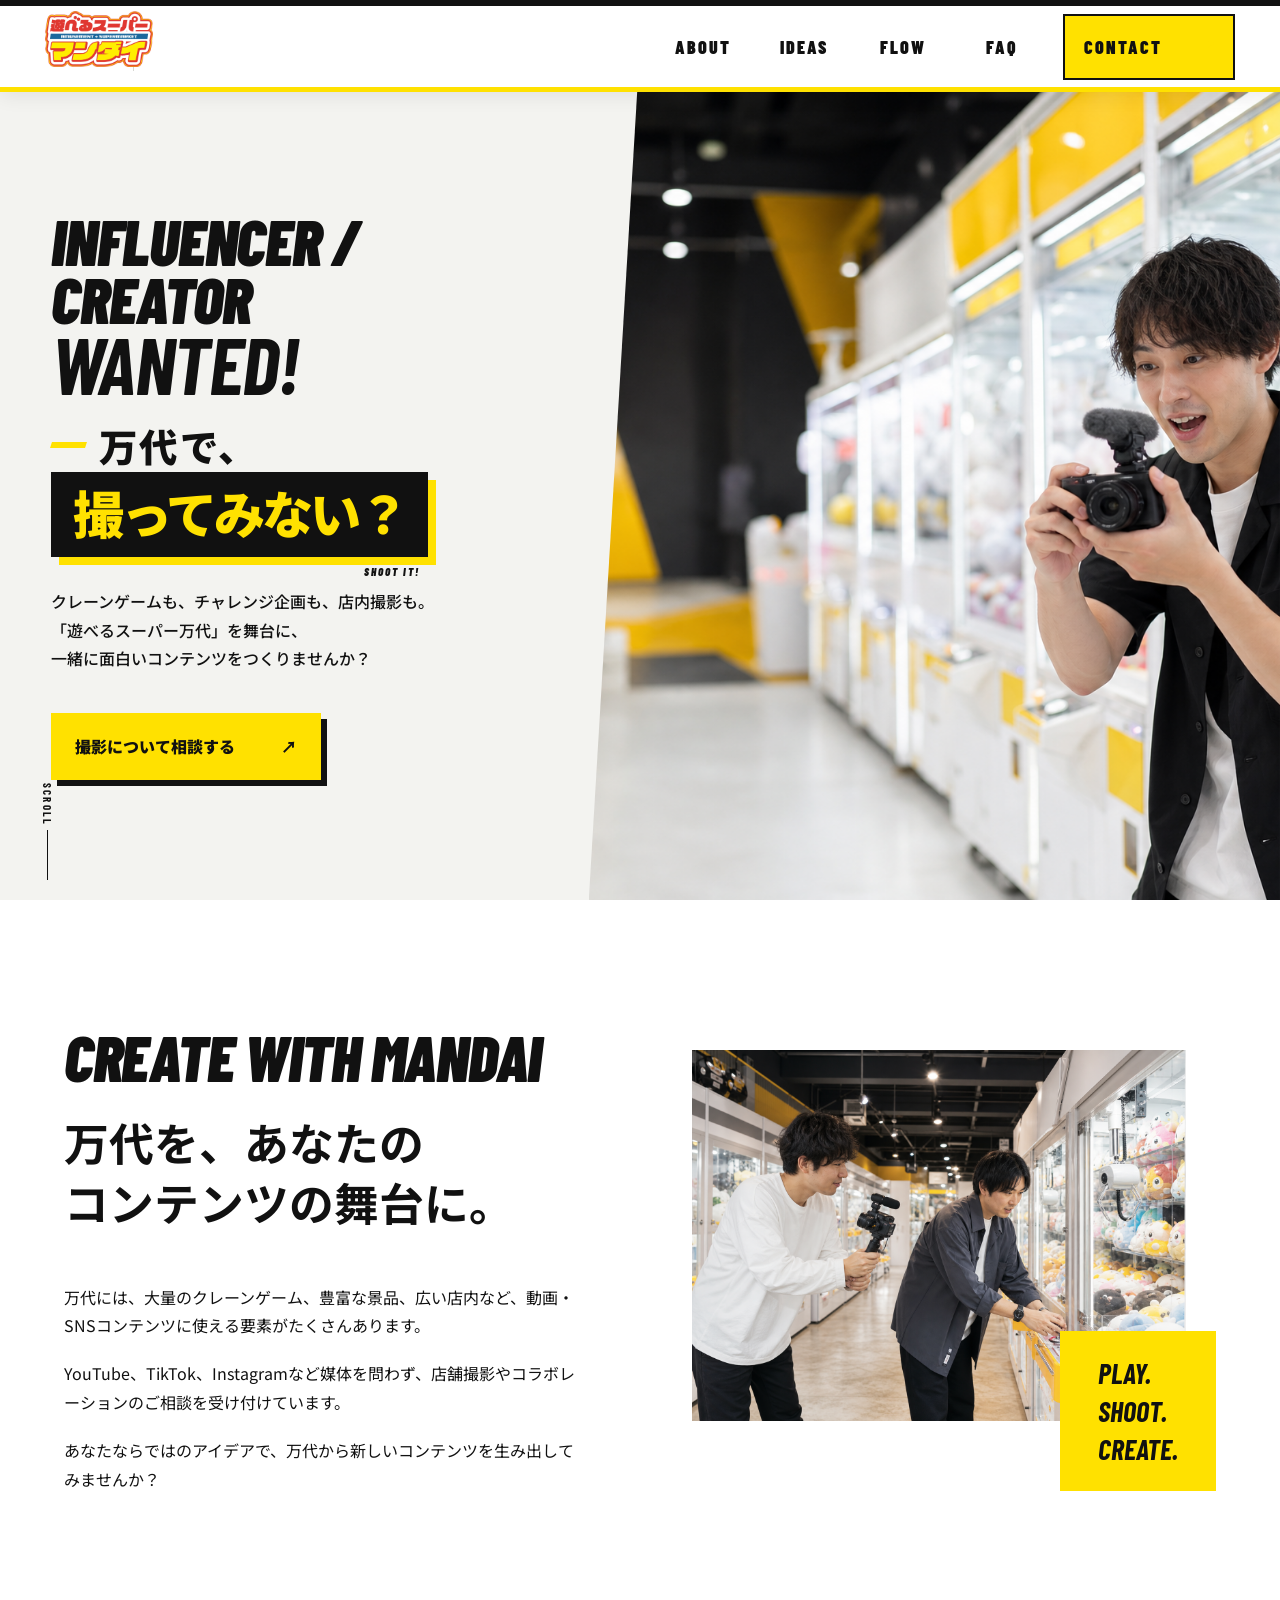
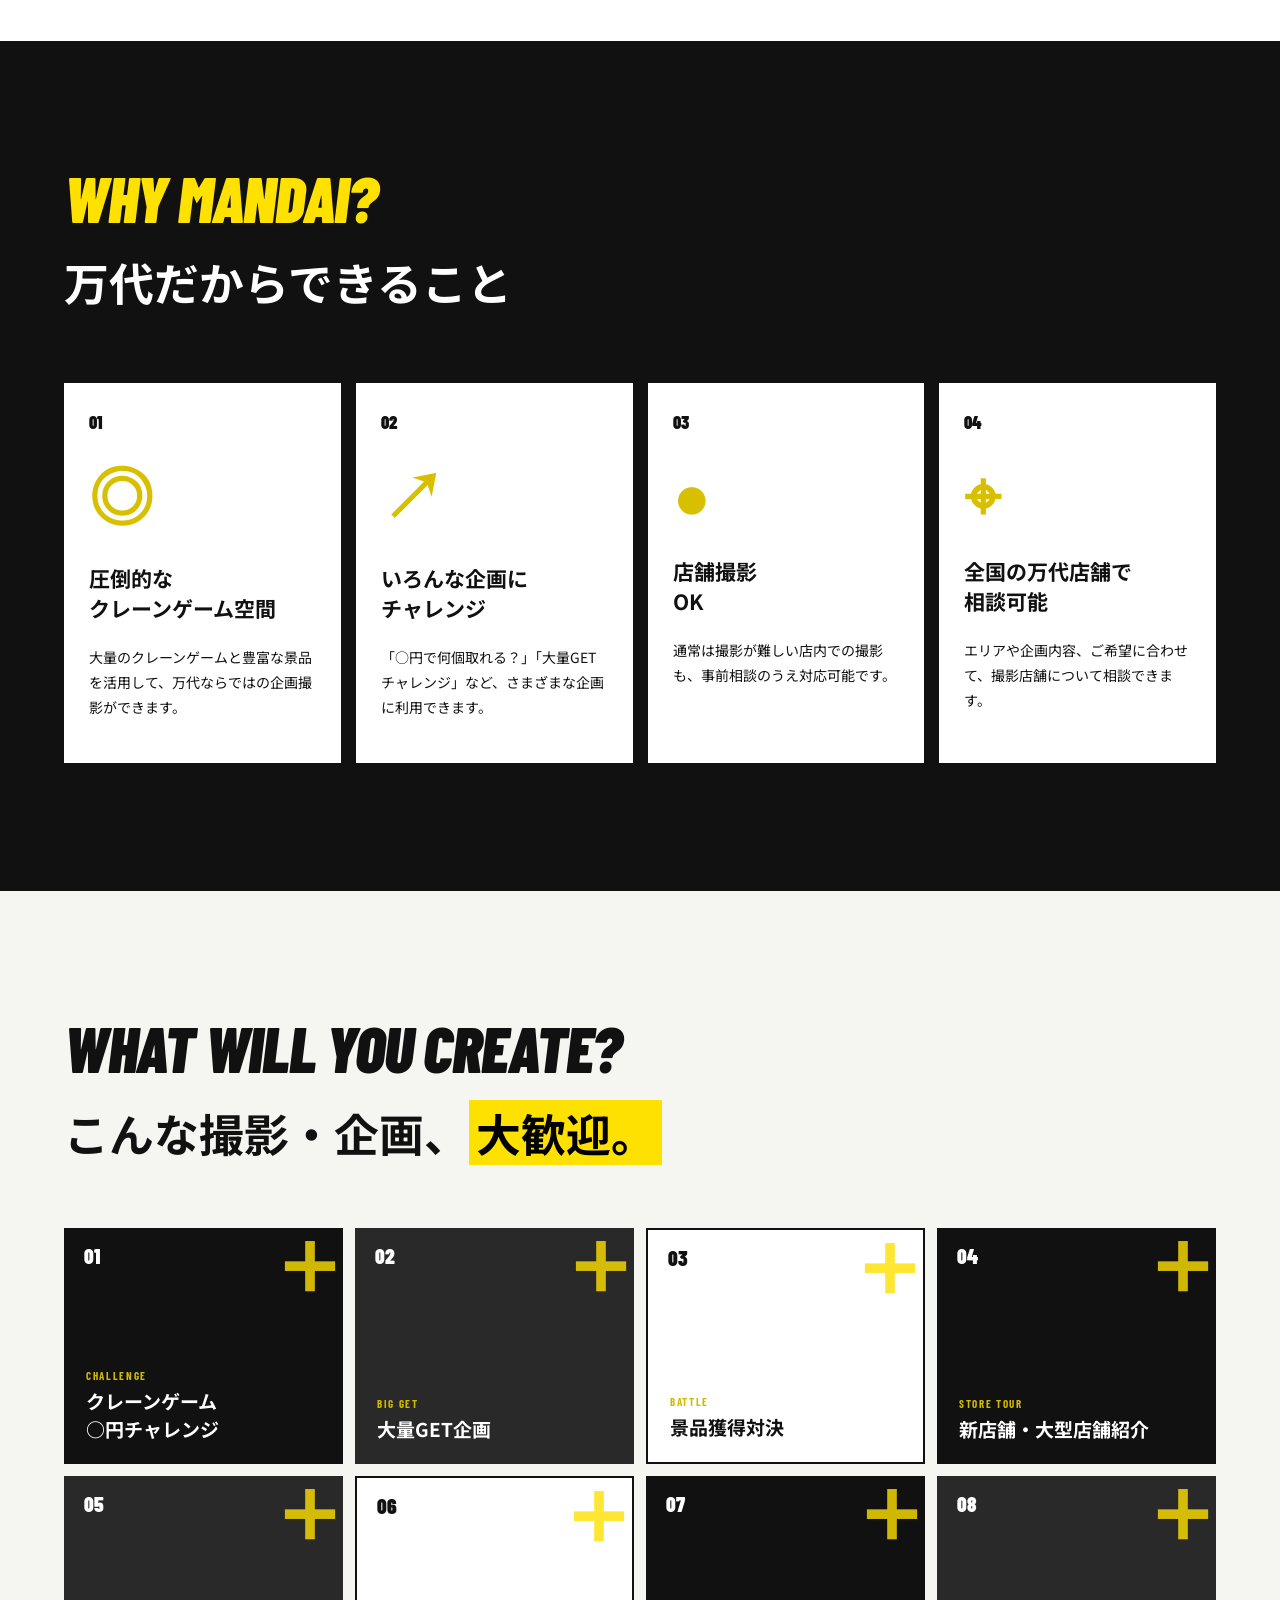
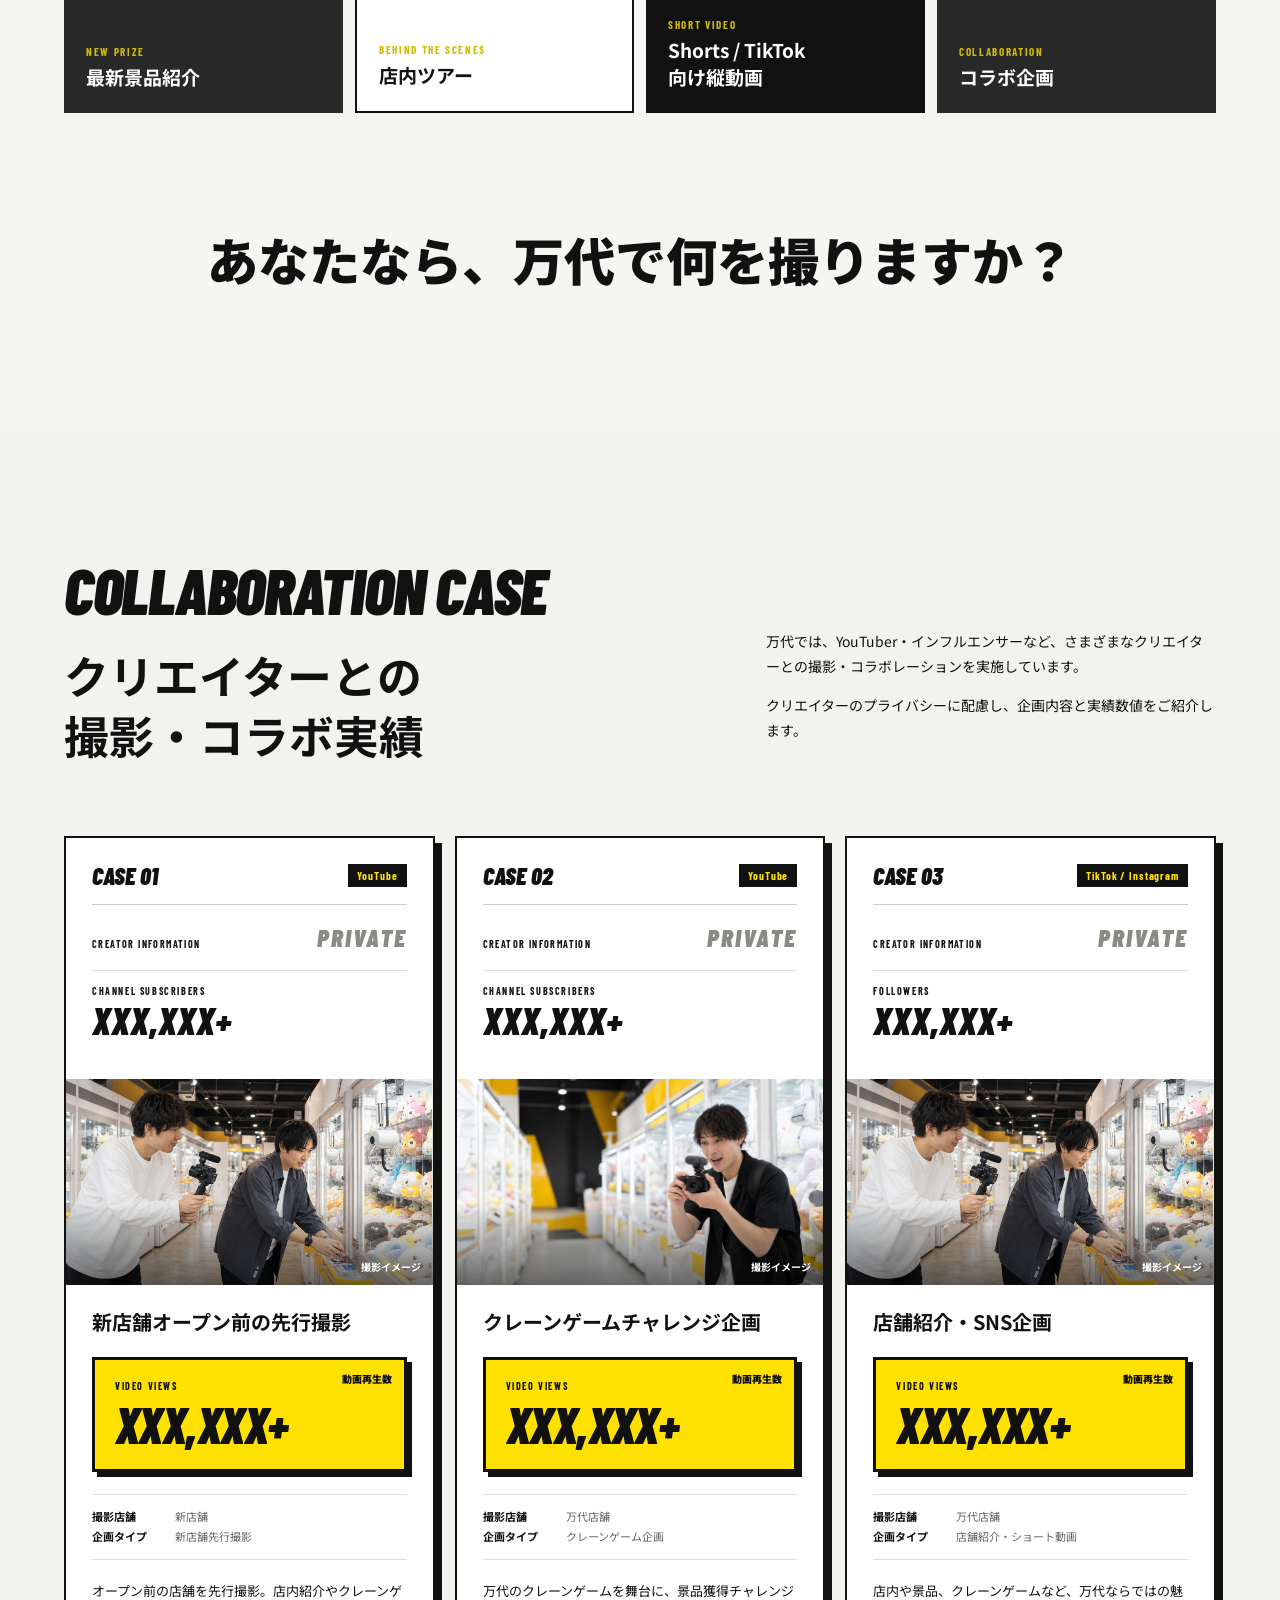
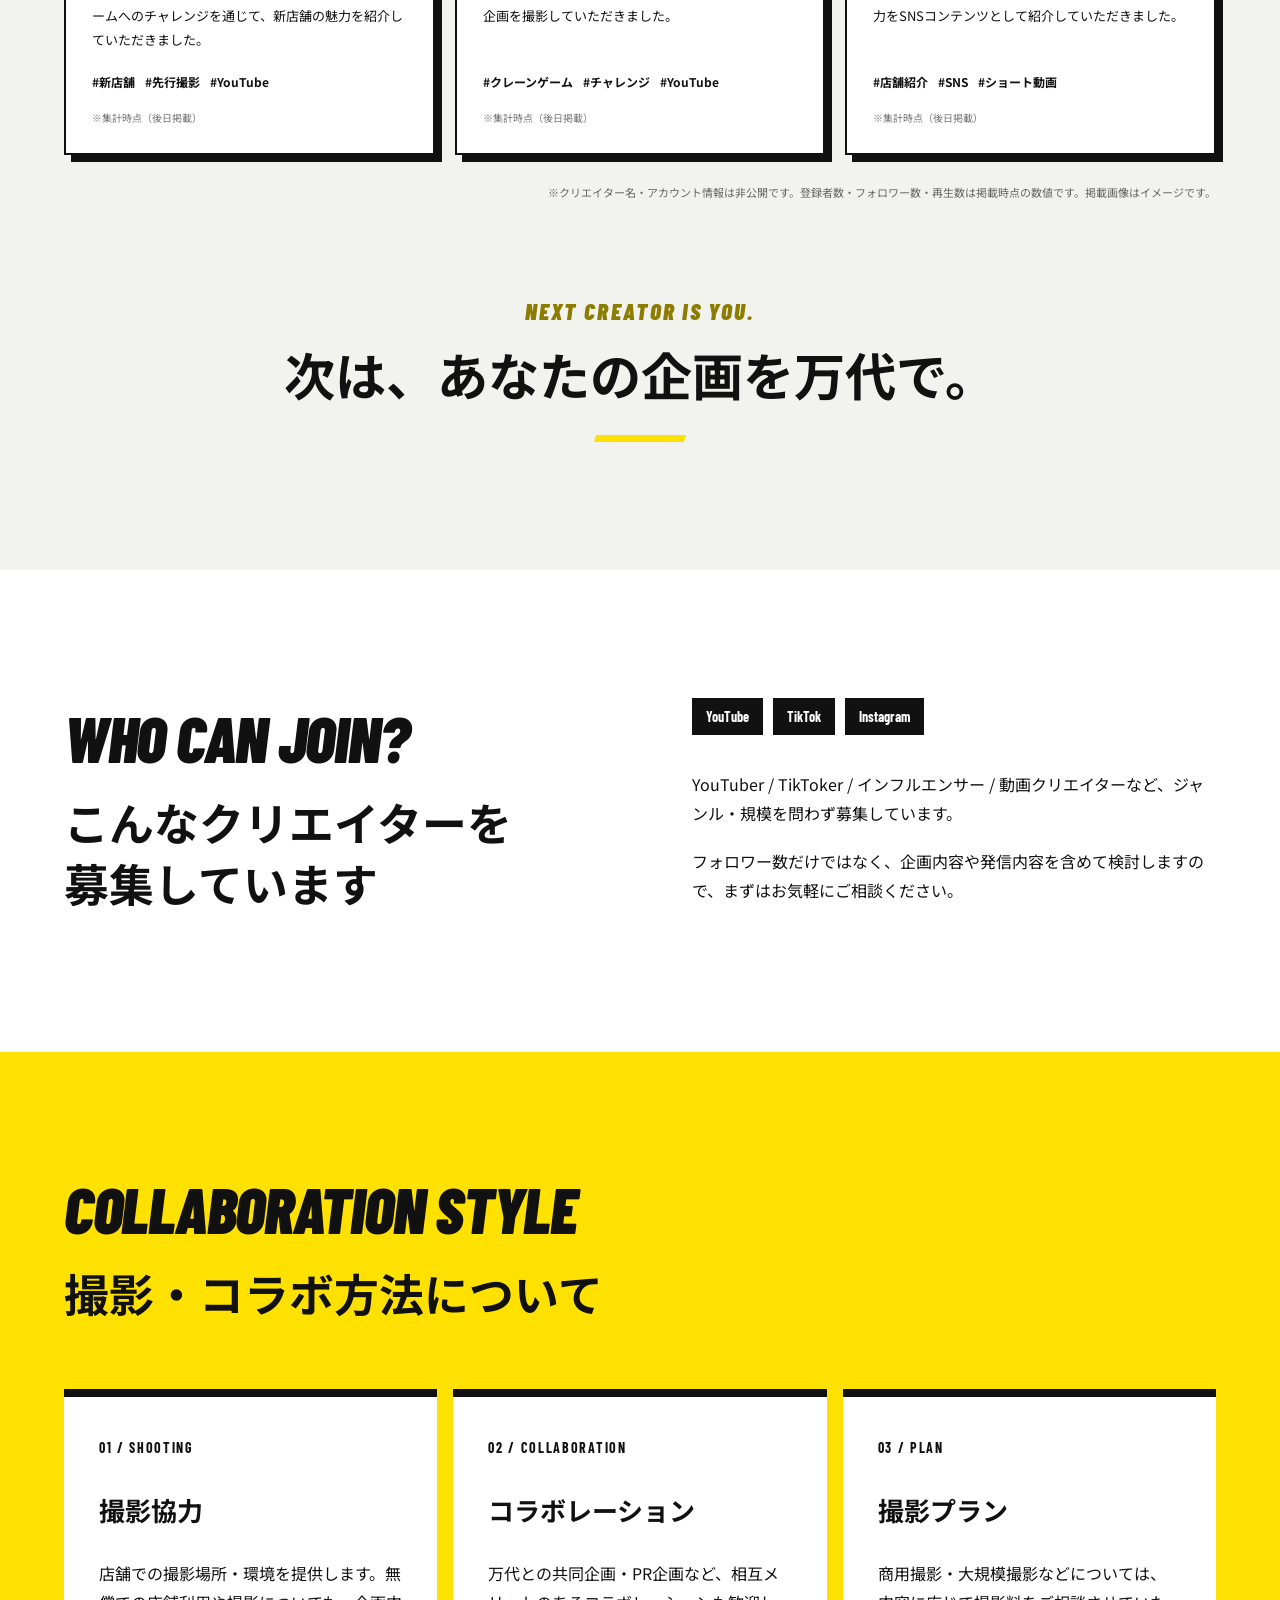
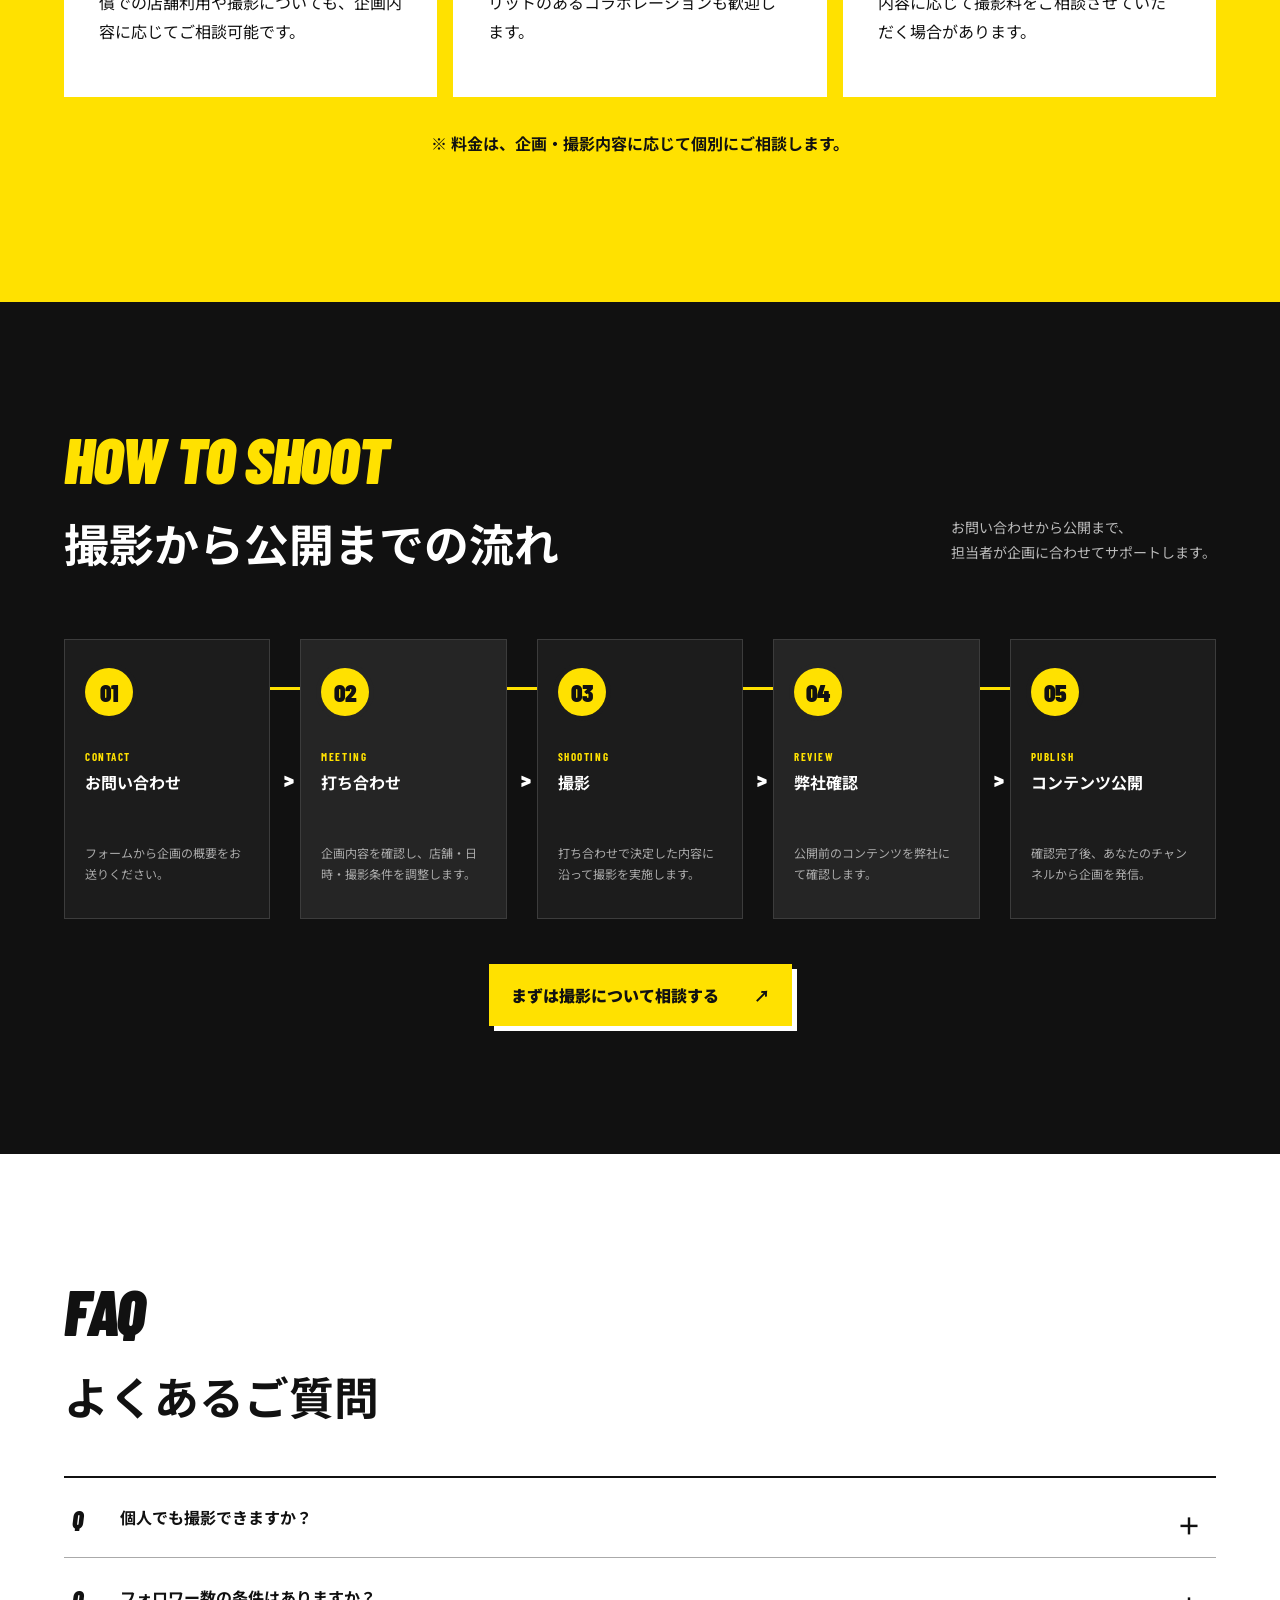
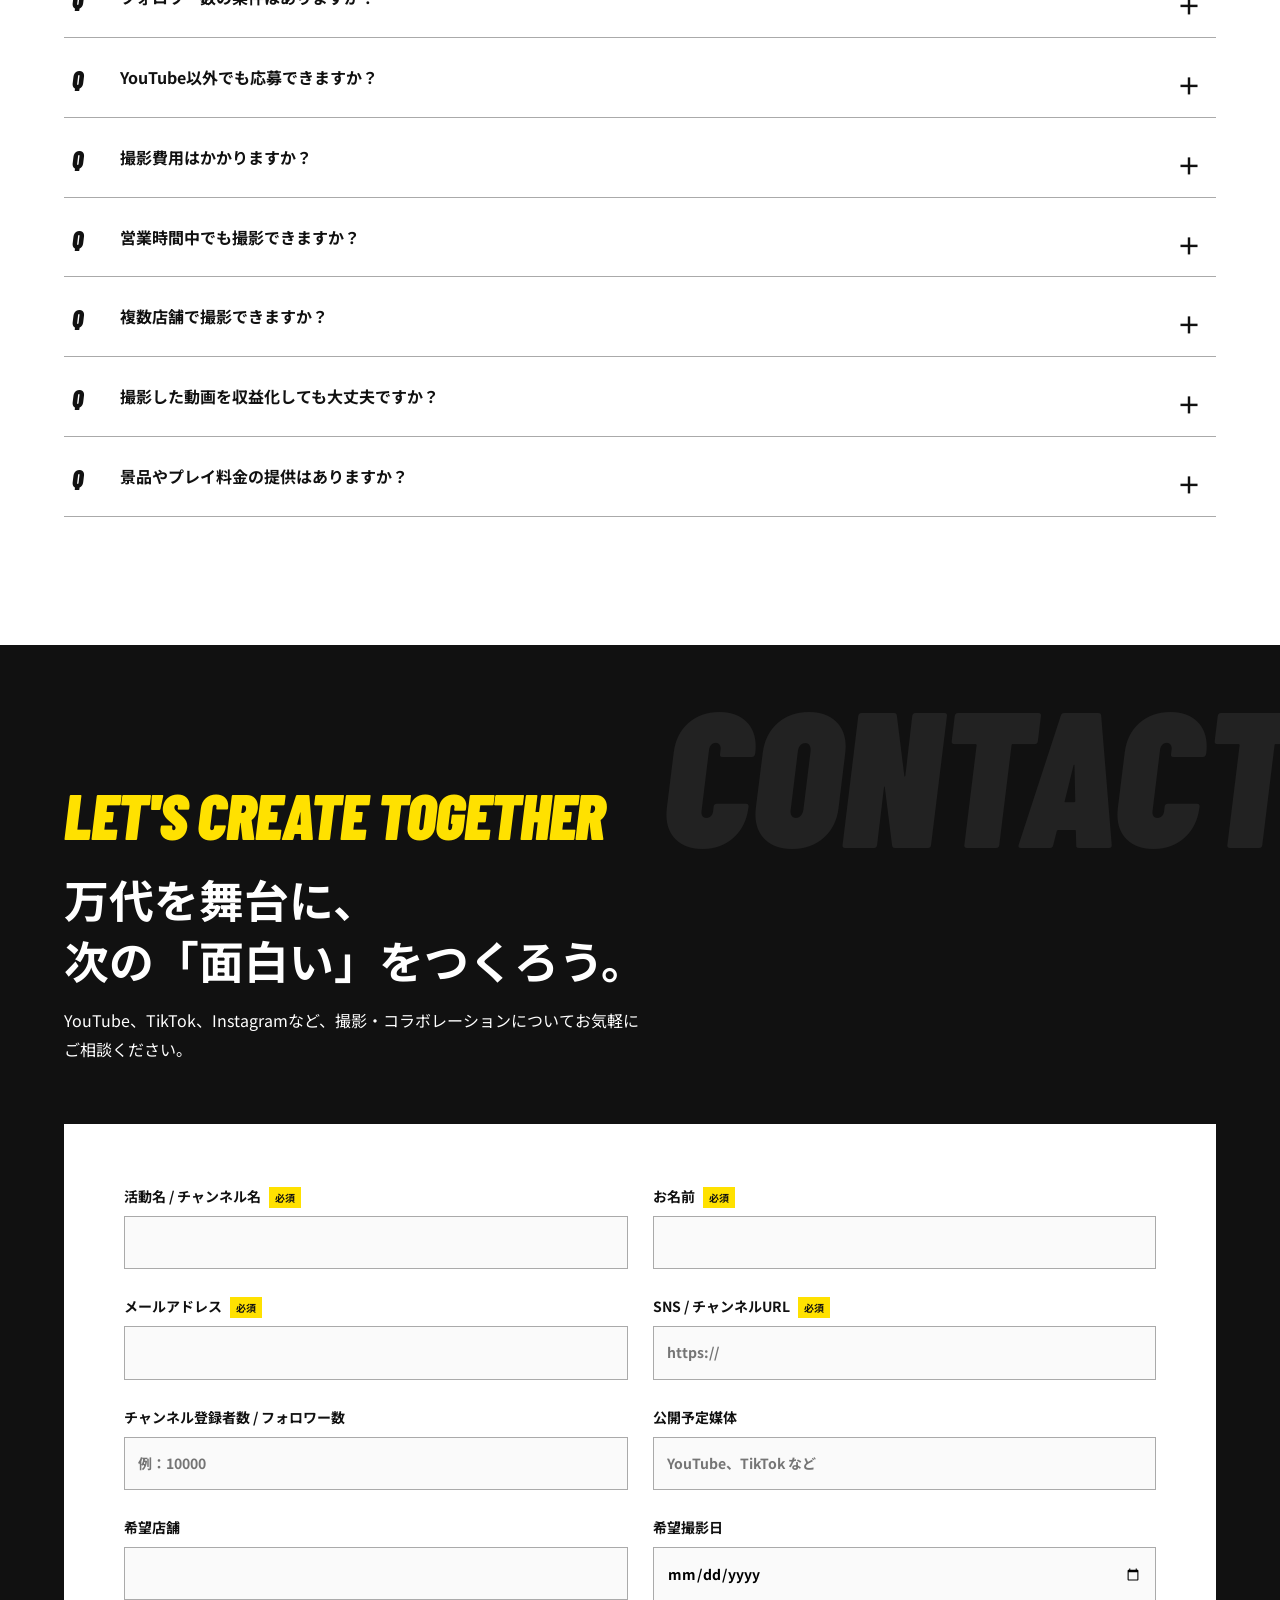
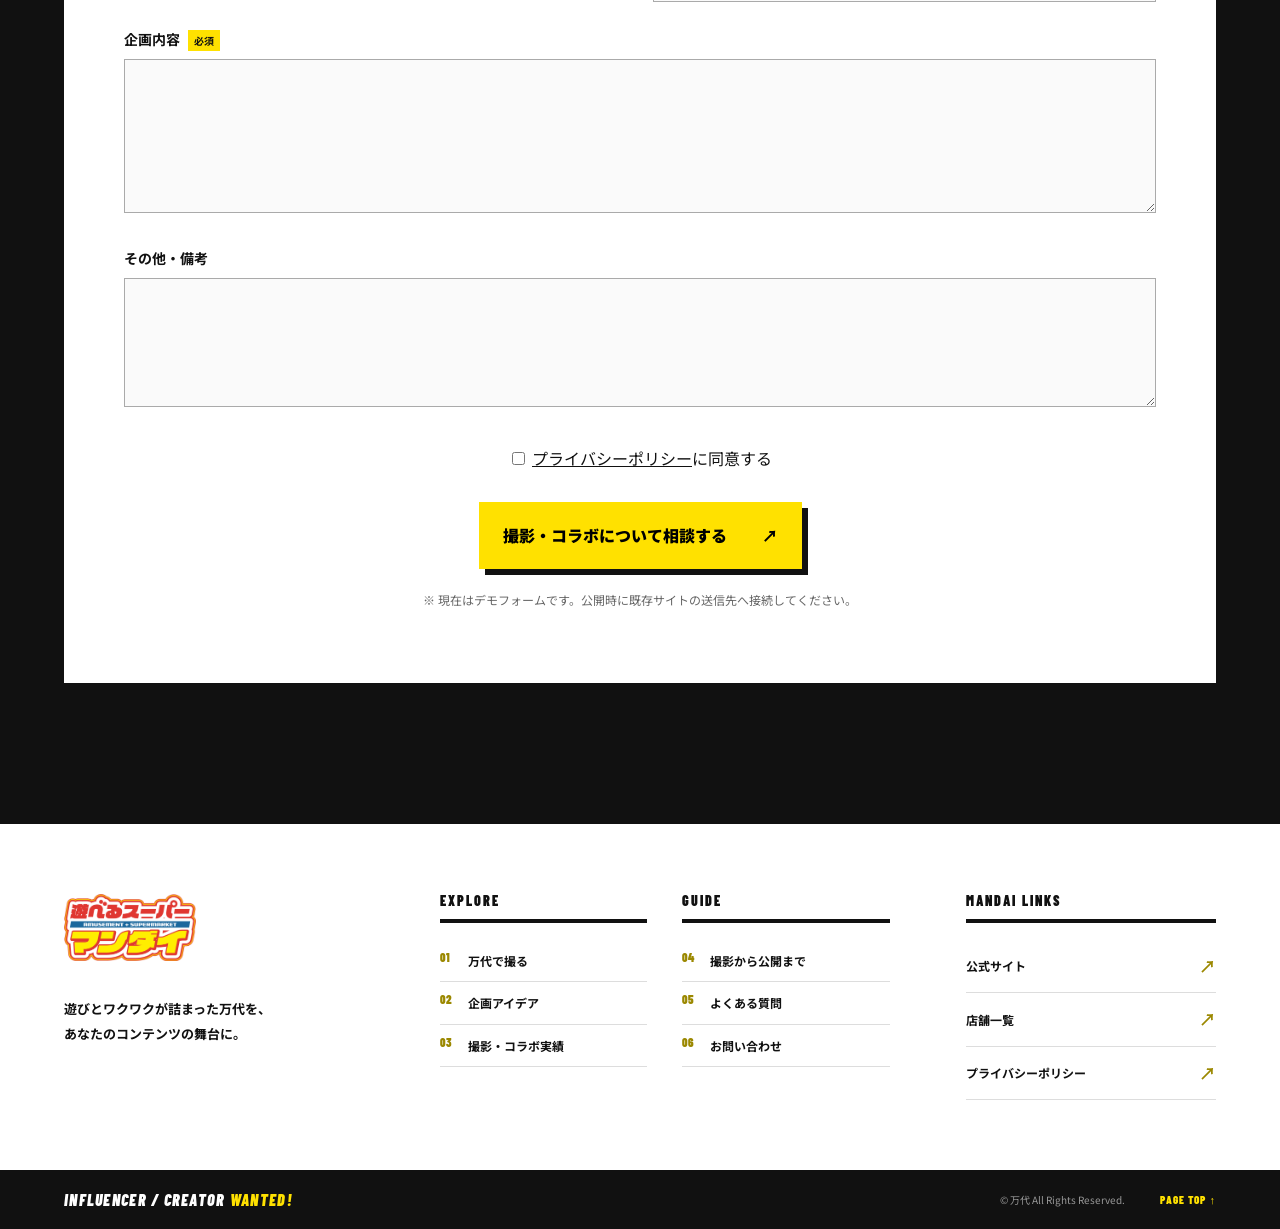
==== index.html @ 203d2f83 "Add files via upload" ====
<!doctype html>
<html lang="ja">
<head>
  <meta charset="utf-8">
  <meta name="viewport" content="width=device-width,initial-scale=1">
  <title>インフルエンサー・YouTuber撮影募集｜遊べるスーパー万代</title>
  <meta name="description" content="遊べるスーパー万代では、YouTube・TikTok・Instagramなどで活動するインフルエンサー・クリエイターの店舗撮影やコラボレーションを募集しています。">
  <meta property="og:title" content="インフルエンサー・YouTuber撮影募集｜遊べるスーパー万代">
  <meta property="og:description" content="万代を、あなたのコンテンツの舞台に。店舗撮影やコラボレーションをご相談ください。">
  <meta property="og:type" content="website">
  <meta property="og:image" content="assets/images/hero.png">
  <link rel="preload" as="image" href="assets/images/hero.png" type="image/png">
  <link rel="stylesheet" href="assets/css/style.css">
  <script src="assets/js/cases.js" defer></script>
  <script src="assets/js/main.js" defer></script>
</head>
<body id="top">
  <a class="skip" href="#main">本文へ移動</a>
  <header class="site-header">
    <a class="brand logo-brand" href="https://mandai.ne.jp/" aria-label="遊べるスーパー万代 ホーム"><img src="assets/images/logo.png" width="620" height="317" alt="遊べるスーパー万代"></a>
    <button class="menu" type="button" aria-expanded="false" aria-controls="global-nav"><span></span><span></span><span></span><b>MENU</b></button>
    <nav id="global-nav" aria-label="グローバルナビゲーション">
      <a href="#about"><span class="nav-en">ABOUT</span><span class="nav-ja">撮る</span></a><a href="#ideas"><span class="nav-en">IDEAS</span><span class="nav-ja">企画</span></a><a href="#flow"><span class="nav-en">FLOW</span><span class="nav-ja">流れ</span></a><a href="#faq"><span class="nav-en">FAQ</span><span class="nav-ja">質問</span></a><a class="nav-cta" href="#contact"><span class="nav-en">CONTACT</span><span class="nav-ja">お問い合わせ</span><b>↗</b></a>
    </nav>
  </header>

  <main id="main">
    <section class="hero">
      <div class="hero-copy reveal">
        <p class="eyebrow hero-en">INFLUENCER / CREATOR<br><strong>WANTED!</strong></p>
        <h1 class="hero-title"><span class="hero-kicker">万代で、</span><em class="hero-punch"><span>撮ってみない？</span></em></h1>
        <p>クレーンゲームも、チャレンジ企画も、店内撮影も。<br>「遊べるスーパー万代」を舞台に、<br>一緒に面白いコンテンツをつくりませんか？</p>
        <a class="button" href="#contact">撮影について相談する <span>↗</span></a>
      </div>
      <figure class="hero-media"><img src="assets/images/hero.png" width="1536" height="1024" alt="クレーンゲームが並ぶ店内で動画を撮影するクリエイター"></figure>
      <p class="scroll">SCROLL <span></span></p>
    </section>

    <section class="section message" id="about">
      <div class="wrap message-grid">
        <div class="reveal"><header class="section-head"><p>CREATE WITH MANDAI</p><h2>万代を、あなたの<br>コンテンツの舞台に。</h2></header>
          <div class="body-copy"><p>万代には、大量のクレーンゲーム、豊富な景品、広い店内など、動画・SNSコンテンツに使える要素がたくさんあります。</p><p>YouTube、TikTok、Instagramなど媒体を問わず、店舗撮影やコラボレーションのご相談を受け付けています。</p><p>あなたならではのアイデアで、万代から新しいコンテンツを生み出してみませんか？</p></div>
        </div>
        <div class="photo-stack reveal"><img src="assets/images/message-01.png" alt="クレーンゲーム企画を二人で撮影するクリエイター" loading="lazy" width="1365" height="1024"><div class="yellow-card"><b>PLAY.</b><b>SHOOT.</b><b>CREATE.</b></div></div>
      </div>
    </section>

    <section class="section dark">
      <div class="wrap"><header class="section-head light reveal"><p>WHY MANDAI?</p><h2>万代だからできること</h2></header>
        <div class="why-grid">
          <article class="why-card reveal"><span>01</span><div class="icon">◎</div><h3>圧倒的な<br>クレーンゲーム空間</h3><p>大量のクレーンゲームと豊富な景品を活用して、万代ならではの企画撮影ができます。</p></article>
          <article class="why-card reveal"><span>02</span><div class="icon">↗</div><h3>いろんな企画に<br>チャレンジ</h3><p>「○円で何個取れる？」「大量GETチャレンジ」など、さまざまな企画に利用できます。</p></article>
          <article class="why-card reveal"><span>03</span><div class="icon">●</div><h3>店舗撮影<br>OK</h3><p>通常は撮影が難しい店内での撮影も、事前相談のうえ対応可能です。</p></article>
          <article class="why-card reveal"><span>04</span><div class="icon">⌖</div><h3>全国の万代店舗で<br>相談可能</h3><p>エリアや企画内容、ご希望に合わせて、撮影店舗について相談できます。</p></article>
        </div>
      </div>
    </section>

    <section class="section ideas" id="ideas"><div class="wrap"><header class="section-head reveal"><p>WHAT WILL YOU CREATE?</p><h2>こんな撮影・企画、<mark>大歓迎。</mark></h2></header>
      <div class="idea-grid">
        <article><b>01</b><span>CHALLENGE</span><h3>クレーンゲーム<br>○円チャレンジ</h3></article><article><b>02</b><span>BIG GET</span><h3>大量GET企画</h3></article><article><b>03</b><span>BATTLE</span><h3>景品獲得対決</h3></article><article><b>04</b><span>STORE TOUR</span><h3>新店舗・大型店舗紹介</h3></article><article><b>05</b><span>NEW PRIZE</span><h3>最新景品紹介</h3></article><article><b>06</b><span>BEHIND THE SCENES</span><h3>店内ツアー</h3></article><article><b>07</b><span>SHORT VIDEO</span><h3>Shorts / TikTok<br>向け縦動画</h3></article><article><b>08</b><span>COLLABORATION</span><h3>コラボ企画</h3></article>
      </div><p class="big-question">あなたなら、万代で<br class="mobile">何を撮りますか？</p>
    </div></section>

    <section class="section cases" id="cases"><div class="wrap"><div class="case-heading"><header class="section-head reveal"><p>COLLABORATION CASE</p><h2>クリエイターとの<br>撮影・コラボ実績</h2></header><div class="case-lead reveal"><p>万代では、YouTuber・インフルエンサーなど、さまざまなクリエイターとの撮影・コラボレーションを実施しています。</p><p>クリエイターのプライバシーに配慮し、企画内容と実績数値をご紹介します。</p></div></div><div class="case-grid" id="case-grid" aria-live="polite"></div><p class="case-note">※クリエイター名・アカウント情報は非公開です。登録者数・フォロワー数・再生数は掲載時点の数値です。掲載画像はイメージです。</p><div class="case-next reveal"><p>NEXT CREATOR IS YOU.</p><h3>次は、あなたの企画を万代で。</h3></div></div></section>

    <section class="section creator"><div class="wrap split"><header class="section-head reveal"><p>WHO CAN JOIN?</p><h2>こんなクリエイターを<br>募集しています</h2></header><div class="creator-copy reveal"><div class="socials"><span>YouTube</span><span>TikTok</span><span>Instagram</span></div><p>YouTuber / TikToker / インフルエンサー / 動画クリエイターなど、ジャンル・規模を問わず募集しています。</p><p>フォロワー数だけではなく、企画内容や発信内容を含めて検討しますので、まずはお気軽にご相談ください。</p></div></div></section>

    <section class="section yellow"><div class="wrap"><header class="section-head reveal"><p>COLLABORATION STYLE</p><h2>撮影・コラボ方法について</h2></header><div class="style-grid"><article><b>01 / SHOOTING</b><h3>撮影協力</h3><p>店舗での撮影場所・環境を提供します。無償での店舗利用や撮影についても、企画内容に応じてご相談可能です。</p></article><article><b>02 / COLLABORATION</b><h3>コラボレーション</h3><p>万代との共同企画・PR企画など、相互メリットのあるコラボレーションも歓迎します。</p></article><article><b>03 / PLAN</b><h3>撮影プラン</h3><p>商用撮影・大規模撮影などについては、内容に応じて撮影料をご相談させていただく場合があります。</p></article></div><p class="note">※ 料金は、企画・撮影内容に応じて個別にご相談します。</p></div></section>

    <section class="section dark flow" id="flow"><div class="wrap"><div class="flow-intro"><header class="section-head light reveal"><p>HOW TO SHOOT</p><h2>撮影から公開までの流れ</h2></header><p>お問い合わせから公開まで、<br>担当者が企画に合わせてサポートします。</p></div><ol><li><b>01</b><div><small>CONTACT</small><span>お問い合わせ</span><p>フォームから企画の概要をお送りください。</p></div></li><li><b>02</b><div><small>MEETING</small><span>打ち合わせ</span><p>企画内容を確認し、店舗・日時・撮影条件を調整します。</p></div></li><li><b>03</b><div><small>SHOOTING</small><span>撮影</span><p>打ち合わせで決定した内容に沿って撮影を実施します。</p></div></li><li><b>04</b><div><small>REVIEW</small><span>弊社確認</span><p>公開前のコンテンツを弊社にて確認します。</p></div></li><li><b>05</b><div><small>PUBLISH</small><span>コンテンツ公開</span><p>確認完了後、あなたのチャンネルから企画を発信。</p></div></li></ol><a class="flow-cta" href="#contact">まずは撮影について相談する <span>↗</span></a></div></section>

    <section class="section faq" id="faq"><div class="wrap"><header class="section-head reveal"><p>FAQ</p><h2>よくあるご質問</h2></header><div class="accordion">
      <details><summary>個人でも撮影できますか？</summary><p>はい。活動規模を問わず、まずはお気軽にご相談ください。</p></details><details><summary>フォロワー数の条件はありますか？</summary><p>明確なフォロワー数の条件は設けておりません。企画内容や発信内容を含めて検討します。</p></details><details><summary>YouTube以外でも応募できますか？</summary><p>はい。TikTok、Instagram、Xなど各種SNSで活動されている方も対象です。</p></details><details><summary>撮影費用はかかりますか？</summary><p>企画内容や撮影規模により異なります。無償でご利用いただける場合もあれば、商用撮影等では撮影料をご相談させていただく場合があります。</p></details><details><summary>営業時間中でも撮影できますか？</summary><p>店舗状況や企画内容を確認のうえ、個別に調整いたします。</p></details><details><summary>複数店舗で撮影できますか？</summary><p>ご希望内容を確認のうえ、撮影可能な店舗をご案内します。</p></details><details><summary>撮影した動画を収益化しても大丈夫ですか？</summary><p>内容確認のうえ、個別にご案内します。</p></details><details><summary>景品やプレイ料金の提供はありますか？</summary><p>企画内容によって異なりますので、お問い合わせ時にご相談ください。</p></details>
    </div></div></section>

    <section class="contact" id="contact"><div class="wrap"><header class="section-head light reveal"><p>LET'S CREATE TOGETHER</p><h2>万代を舞台に、<br>次の「面白い」をつくろう。</h2></header><p>YouTube、TikTok、Instagramなど、撮影・コラボレーションについてお気軽にご相談ください。</p>
      <form class="contact-form" action="#" method="post"><input type="hidden" name="inquiry_type" value="店舗撮影・インフルエンサーコラボについて"><div class="form-grid"><label>活動名 / チャンネル名 <em>必須</em><input name="channel_name" required></label><label>お名前 <em>必須</em><input name="name" autocomplete="name" required></label><label>メールアドレス <em>必須</em><input type="email" name="email" autocomplete="email" required></label><label>SNS / チャンネルURL <em>必須</em><input type="url" name="channel_url" placeholder="https://" required></label><label>チャンネル登録者数 / フォロワー数<input type="number" name="followers" min="0" step="1" inputmode="numeric" placeholder="例：10000"></label><label>公開予定媒体<input name="platform" placeholder="YouTube、TikTok など"></label><label>希望店舗<input name="store"></label><label>希望撮影日<input type="date" name="shooting_date"></label><label class="wide">企画内容 <em>必須</em><textarea name="plan" rows="5" required></textarea></label><label class="wide">その他・備考<textarea name="notes" rows="4"></textarea></label></div><label class="agree"><input type="checkbox" required> <a href="https://mandai.ne.jp/privacy-policy/" target="_blank" rel="noopener">プライバシーポリシー</a>に同意する</label><button class="button submit" type="submit">撮影・コラボについて相談する <span>↗</span></button><p class="form-note">※ 現在はデモフォームです。公開時に既存サイトの送信先へ接続してください。</p></form>
    </div></section>
  </main>
  <a class="back-to-top" href="#top" aria-label="ページ上部へ戻る"><span>↑</span><b>TOP</b></a>
  <footer class="site-footer footer-v2">
    <div class="footer-v2-main">
      <div class="footer-v2-brand"><a href="https://mandai.ne.jp/" aria-label="遊べるスーパー万代 ホーム"><img src="assets/images/logo.png" width="620" height="317" alt="遊べるスーパー万代"></a><p>遊びとワクワクが詰まった万代を、<br>あなたのコンテンツの舞台に。</p></div>
      <nav class="footer-v2-nav" aria-label="フッターナビゲーション"><div><p>EXPLORE</p><a href="#about"><span>01</span>万代で撮る</a><a href="#ideas"><span>02</span>企画アイデア</a><a href="#cases"><span>03</span>撮影・コラボ実績</a></div><div><p>GUIDE</p><a href="#flow"><span>04</span>撮影から公開まで</a><a href="#faq"><span>05</span>よくある質問</a><a href="#contact"><span>06</span>お問い合わせ</a></div></nav>
      <div class="footer-v2-external"><p>MANDAI LINKS</p><a href="https://mandai.ne.jp/">公式サイト <b>↗</b></a><a href="https://shop.mandai-s.jp/">店舗一覧 <b>↗</b></a><a href="https://mandai.ne.jp/privacy-policy/">プライバシーポリシー <b>↗</b></a></div>
    </div>
    <div class="footer-v2-bottom"><strong>INFLUENCER / CREATOR <i>WANTED!</i></strong><small>© 万代 All Rights Reserved.</small><a href="#top">PAGE TOP ↑</a></div>
  </footer>
</body></html>
---- assets/css/style.css ----
@import url('https://fonts.googleapis.com/css2?family=Barlow+Condensed:ital,wght@0,700;0,900;1,900&family=Noto+Sans+JP:wght@400;500;700;900&display=swap');
.logo-brand{display:block;flex:0 0 auto}.logo-brand img{display:block;width:240px;max-width:none;height:auto;object-fit:contain}.footer-logo img{width:260px}.back-to-top{position:fixed;right:24px;bottom:24px;z-index:30;width:64px;height:64px;display:grid;place-content:center;text-align:center;background:var(--yellow);border:2px solid var(--black);box-shadow:4px 4px 0 var(--black);font:900 11px/1 'Barlow Condensed',sans-serif;opacity:0;visibility:hidden;transform:translateY(12px);transition:opacity .2s,visibility .2s,transform .2s,box-shadow .2s}.back-to-top span{font-size:24px;line-height:.8;margin-bottom:5px}.back-to-top.is-visible{opacity:1;visibility:visible;transform:none}.back-to-top:hover{transform:translate(2px,2px);box-shadow:2px 2px 0 var(--black)}@media(max-width:900px){.logo-brand{transform:none}.logo-brand img{width:190px;height:auto}.footer-logo img{width:220px}.back-to-top{right:16px;bottom:16px;width:56px;height:56px}}
:root{--yellow:#ffe100;--black:#111;--white:#fff;--gray:#f3f3f0;--line:#d9d9d4;--max:1200px}*{box-sizing:border-box}html{scroll-behavior:smooth}body{margin:0;color:var(--black);font-family:'Noto Sans JP',sans-serif;line-height:1.8;background:#fff;overflow-x:hidden}img{display:block;max-width:100%;height:auto}a{color:inherit;text-decoration:none}button,input,textarea{font:inherit}.skip{position:fixed;top:-100px;left:10px;background:#fff;padding:8px;z-index:100}.skip:focus{top:10px}.site-header{height:92px;padding:0 4vw;display:flex;align-items:center;justify-content:space-between;background:#fff;position:relative;z-index:20;border-bottom:1px solid #eee}.brand{display:grid;grid-template-columns:50px auto;grid-template-rows:34px 15px;align-items:center;line-height:1}.brand span{grid-row:1/3;background:var(--yellow);width:45px;height:45px;border-radius:50%;display:grid;place-items:center;font:900 italic 29px 'Barlow Condensed'}.brand b{font-size:24px}.brand small{font-size:10px;font-weight:700;letter-spacing:.18em}.site-header nav{display:flex;align-items:center;gap:28px;font-size:13px;font-weight:700}.nav-cta{background:var(--yellow);padding:14px 20px}.menu{display:none}.hero{min-height:calc(100vh - 92px);display:grid;grid-template-columns:46% 54%;position:relative;background:var(--gray)}.hero-copy{padding:8vw 3vw 8vw max(4vw,calc((100vw - var(--max))/2));align-self:center;z-index:2}.eyebrow,.section-head>p{font:900 italic clamp(28px,4.2vw,68px)/.9 'Barlow Condensed',sans-serif;letter-spacing:-.02em;margin:0 0 26px}.hero-en{font-size:clamp(37px,5vw,76px)}.hero-en strong{font-size:1.26em}.hero h1{font-size:clamp(34px,4.2vw,66px);line-height:1.25;margin:0 0 25px}.hero h1 em{font-style:normal;background:linear-gradient(transparent 64%,var(--yellow) 0)}.hero-copy>p:not(.eyebrow){max-width:560px;font-weight:500}.hero-media{margin:0;clip-path:polygon(7% 0,100% 0,100% 100%,0 100%);overflow:hidden}.hero-media img{width:100%;height:100%;object-fit:cover}.button{display:inline-flex;align-items:center;justify-content:space-between;gap:35px;background:var(--yellow);padding:19px 24px;margin-top:24px;min-width:270px;font-weight:900;border:0;cursor:pointer;box-shadow:6px 6px 0 #111;transition:.2s}.button:hover{transform:translate(3px,3px);box-shadow:3px 3px 0 #111}.button:focus-visible,a:focus-visible,summary:focus-visible,input:focus-visible,textarea:focus-visible{outline:3px solid #0074d9;outline-offset:3px}.scroll{position:absolute;bottom:20px;left:30px;font:700 11px 'Barlow Condensed';writing-mode:vertical-rl;letter-spacing:.2em}.scroll span{height:50px;border-left:1px solid;display:inline-block}.section{padding:clamp(80px,10vw,150px) 0}.wrap{max-width:var(--max);margin:auto;padding:0 24px}.message-grid,.split{display:grid;grid-template-columns:1fr 1fr;gap:9%;align-items:center}.section-head>p{font-size:clamp(36px,5vw,72px)}.section-head h2{font-size:clamp(28px,3.5vw,50px);line-height:1.35;margin:0}.body-copy{margin-top:50px}.body-copy p,.creator-copy p{margin:0 0 1.2em}.photo-stack{position:relative;padding:0 30px 70px 0}.photo-stack img{aspect-ratio:4/3;object-fit:cover}.yellow-card{position:absolute;right:0;bottom:0;background:var(--yellow);padding:28px 38px;display:grid;font:900 italic 28px/1 'Barlow Condensed';gap:10px}.dark{background:#111;color:#fff}.section-head.light>p{color:var(--yellow)}.why-grid{display:grid;grid-template-columns:repeat(4,1fr);gap:15px;margin-top:70px}.why-card{background:#fff;color:#111;padding:25px;min-height:380px;position:relative;transition:.2s}.why-card:hover{transform:translateY(-7px)}.why-card>span{font:900 18px 'Barlow Condensed'}.why-card .icon{font:900 64px 'Barlow Condensed';color:#d8c000;margin:18px 0}.why-card h3{font-size:21px;line-height:1.45}.why-card p{font-size:14px}.ideas{background:#f5f5f2}.section-head mark{background:var(--yellow);padding:0 .15em}.idea-grid{display:grid;grid-template-columns:repeat(4,1fr);gap:12px;margin-top:65px}.idea-grid article{background:#111;color:#fff;aspect-ratio:1.18;padding:22px;position:relative;display:flex;flex-direction:column;justify-content:flex-end;overflow:hidden}.idea-grid article:nth-child(3n+2){background:#292929}.idea-grid article:nth-child(3n){background:#fff;color:#111;border:2px solid #111}.idea-grid article::before{content:'＋';position:absolute;right:-10px;top:-25px;color:var(--yellow);font:900 90px 'Barlow Condensed';opacity:.8}.idea-grid b{position:absolute;left:20px;top:15px;font:900 21px 'Barlow Condensed'}.idea-grid span{font:700 11px 'Barlow Condensed';color:#d1ba00;letter-spacing:.15em}.idea-grid h3{font-size:19px;line-height:1.45;margin:5px 0 0}.big-question{text-align:center;font-weight:900;font-size:clamp(27px,4vw,54px);margin:100px 0 0}.mobile{display:none}.socials{display:flex;flex-wrap:wrap;gap:10px;margin-bottom:35px}.socials span{background:#111;color:#fff;padding:10px 14px;font:700 14px 'Barlow Condensed'}.yellow{background:var(--yellow)}.style-grid{display:grid;grid-template-columns:repeat(3,1fr);gap:16px;margin-top:65px}.style-grid article{background:#fff;padding:35px;min-height:300px;border-top:8px solid #111}.style-grid b{font:700 14px 'Barlow Condensed';letter-spacing:.12em}.style-grid h3{font-size:26px}.note{text-align:center;font-weight:700;margin-top:32px}.movie-grid{display:grid;grid-template-columns:repeat(3,1fr);gap:22px;margin-top:65px}.movie-grid a{background:#111;color:#fff;padding-bottom:15px;transition:.2s}.movie-grid a:hover{transform:translateY(-6px)}.movie-grid img{width:100%;aspect-ratio:16/9;object-fit:cover}.movie-grid b{display:block;padding:12px 15px 0}.movie-grid i{color:var(--yellow);font-style:normal}.text-link{display:block;width:max-content;margin:45px auto 0;border-bottom:3px solid var(--yellow);font-weight:900}.flow ol{list-style:none;padding:0;display:grid;grid-template-columns:repeat(5,1fr);margin:70px 0 0;counter-reset:step}.flow li{min-height:140px;padding:25px 18px;background:#222;border-right:1px solid #555;position:relative}.flow li:not(:last-child)::after{content:'›';position:absolute;right:-10px;top:45px;background:var(--yellow);color:#111;width:22px;height:34px;text-align:center;z-index:2;font-size:24px}.flow li b{font:900 40px 'Barlow Condensed';color:var(--yellow);display:block}.flow li span{font-weight:700}.accordion{margin-top:50px;border-top:2px solid #111}.accordion details{border-bottom:1px solid #aaa}.accordion summary{cursor:pointer;list-style:none;padding:25px 65px 25px 56px;font-weight:700;position:relative}.accordion summary::before{content:'Q';position:absolute;left:8px;font:900 italic 25px 'Barlow Condensed'}.accordion summary::after{content:'＋';position:absolute;right:15px;font-size:24px}.accordion details[open] summary::after{content:'−'}.accordion details p{margin:0;padding:0 55px 27px}.accordion details p::before{content:'A. ';font-weight:900}.contact{padding:clamp(90px,11vw,160px) 0;background:#111;color:#fff;position:relative}.contact::before{content:'CONTACT';position:absolute;right:-15px;top:30px;color:#222;font:900 italic clamp(80px,15vw,220px)/1 'Barlow Condensed'}.contact .wrap{position:relative}.contact>.wrap>p{max-width:590px}.contact-form{background:#fff;color:#111;padding:clamp(25px,5vw,60px);margin-top:60px}.form-grid{display:grid;grid-template-columns:1fr 1fr;gap:25px}.form-grid label{font-size:14px;font-weight:700}.form-grid em{font-style:normal;background:var(--yellow);font-size:10px;padding:3px 6px;margin-left:5px}.form-grid input,.form-grid textarea{width:100%;margin-top:7px;border:1px solid #aaa;background:#fafafa;padding:13px;border-radius:0}.form-grid .wide{grid-column:1/-1}.agree{display:block;text-align:center;margin:30px 0}.agree a{text-decoration:underline}.submit{display:flex;margin:20px auto}.form-note{text-align:center;font-size:12px;color:#666}footer{padding:55px max(24px,4vw);display:flex;align-items:center;gap:60px;background:#fff}footer nav{display:flex;flex-wrap:wrap;gap:20px;font-size:12px;font-weight:700}footer>small{margin-left:auto}.reveal{opacity:0;transform:translateY(25px);transition:opacity .65s,transform .65s}.reveal.visible{opacity:1;transform:none}@media(prefers-reduced-motion:reduce){html{scroll-behavior:auto}.reveal{opacity:1;transform:none;transition:none}}
@media(max-width:900px){.site-header{height:74px;padding:0 20px;position:sticky;top:0}.brand{transform:scale(.86);transform-origin:left}.site-header nav{display:none;position:absolute;top:74px;left:0;right:0;background:#fff;padding:30px;flex-direction:column;align-items:stretch;border-top:1px solid}.site-header nav.open{display:flex}.menu{display:grid;border:0;background:transparent;width:45px;gap:5px}.menu span{height:2px;background:#111}.menu b{font:700 9px 'Barlow Condensed'}.hero{min-height:auto;grid-template-columns:1fr}.hero-copy{padding:70px 24px 40px}.hero-media{grid-row:2;clip-path:polygon(0 7%,100% 0,100% 100%,0 100%);height:52vw;min-height:320px}.scroll{display:none}.message-grid,.split{grid-template-columns:1fr;gap:55px}.why-grid{grid-template-columns:1fr 1fr}.idea-grid{grid-template-columns:1fr 1fr}.style-grid{grid-template-columns:1fr}.movie-grid{grid-template-columns:1fr 1fr}.movie-grid a:last-child{display:none}.flow ol{grid-template-columns:1fr}.flow li{min-height:auto;display:grid;grid-template-columns:70px 1fr;align-items:center;border-right:0;border-bottom:1px solid #555}.flow li:not(:last-child)::after{content:'⌄';right:calc(50% - 11px);top:auto;bottom:-17px}.flow li b{display:inline}.contact::before{font-size:22vw}footer{align-items:flex-start;flex-wrap:wrap}footer>small{width:100%;margin:0}.section{padding:80px 0}}
@media(max-width:520px){.hero-copy{padding-top:50px}.hero-en{font-size:40px}.hero h1{font-size:38px}.button{width:100%;min-width:0}.wrap{padding:0 20px}.section-head>p{font-size:38px;word-break:break-word}.section-head h2{font-size:27px}.why-grid,.idea-grid,.movie-grid,.form-grid{grid-template-columns:1fr}.why-card{min-height:auto}.idea-grid article{aspect-ratio:1.5}.movie-grid a:last-child{display:block}.style-grid article{min-height:auto}.form-grid .wide{grid-column:auto}.contact-form{margin-left:-8px;margin-right:-8px;padding:25px 18px}.mobile{display:block}.photo-stack{padding-right:15px}.yellow-card{padding:20px;font-size:22px}.socials{display:grid;grid-template-columns:1fr 1fr}.accordion summary{padding-left:45px;padding-right:45px}.accordion details p{padding-left:45px;padding-right:15px}footer{display:block}footer nav{margin:30px 0}}
.site-header{height:130px}.hero{min-height:calc(100vh - 130px)}@media(max-width:900px){.site-header{height:105px}.site-header nav{top:105px}.hero{min-height:auto}}@media(max-width:520px){.logo-brand img{width:170px}.footer-logo img{width:220px}}
/* Refined global header */
.site-header{height:116px;padding:8px clamp(24px,4vw,64px) 0;position:sticky;top:0;background:rgba(255,255,255,.96);backdrop-filter:blur(12px);-webkit-backdrop-filter:blur(12px);border-bottom:1px solid rgba(17,17,17,.12);box-shadow:0 8px 28px rgba(0,0,0,.06);isolation:isolate}.site-header::before{content:'';position:absolute;inset:0 0 auto;height:8px;background:var(--yellow)}.site-header .logo-brand img{width:225px}.site-header nav{height:100%;gap:clamp(18px,2.2vw,38px)}.site-header nav>a:not(.nav-cta){height:100%;display:flex;flex-direction:column;justify-content:center;position:relative;line-height:1.25;white-space:nowrap}.site-header nav>a:not(.nav-cta)::after{content:'';position:absolute;left:0;right:100%;bottom:19px;height:3px;background:var(--yellow);transition:right .22s ease}.site-header nav>a:not(.nav-cta):hover::after,.site-header nav>a:not(.nav-cta):focus-visible::after{right:0}.site-header nav small{display:block;margin-bottom:5px;color:#8a8a82;font:700 10px/1 'Barlow Condensed',sans-serif;letter-spacing:.15em}.site-header .nav-cta{min-width:190px;padding:16px 18px 16px 22px;display:flex;align-items:center;justify-content:space-between;gap:18px;border:2px solid var(--black);box-shadow:4px 4px 0 var(--black);transition:transform .2s,box-shadow .2s}.site-header .nav-cta b{font-size:20px}.site-header .nav-cta:hover{transform:translate(2px,2px);box-shadow:2px 2px 0 var(--black)}.hero{min-height:calc(100vh - 116px)}
@media(max-width:900px){.site-header{height:88px;padding:8px 20px 0}.site-header::before{height:6px}.site-header .logo-brand img{width:160px}.site-header nav{top:88px;height:auto;padding:22px 24px 28px;gap:0;box-shadow:0 18px 30px rgba(0,0,0,.14)}.site-header nav>a:not(.nav-cta){height:auto;padding:15px 2px;border-bottom:1px solid #ddd;display:grid;grid-template-columns:68px 1fr;justify-content:start}.site-header nav>a:not(.nav-cta)::after{display:none}.site-header nav small{margin:3px 0 0}.site-header .nav-cta{margin-top:22px;min-width:0}.menu{width:48px;height:48px;padding:9px;border:1px solid #ddd;background:#fff;align-content:center;transition:background .2s}.menu:hover{background:var(--yellow)}.menu span{width:100%;transition:transform .2s,opacity .2s}.menu[aria-expanded="true"] span:nth-child(1){transform:translateY(7px) rotate(45deg)}.menu[aria-expanded="true"] span:nth-child(2){opacity:0}.menu[aria-expanded="true"] span:nth-child(3){transform:translateY(-7px) rotate(-45deg)}.hero{min-height:auto}}
.site-header .logo-brand img{width:180px}.footer-logo img{width:190px}@media(max-width:900px){.site-header .logo-brand img{width:140px}.footer-logo img{width:170px}}
/* Compact header variation */
.site-header{height:92px;padding:6px clamp(22px,3.5vw,52px) 0;border-bottom:5px solid var(--yellow);box-shadow:0 5px 18px rgba(0,0,0,.07)}.site-header::before{height:6px;background:var(--black)}.site-header .logo-brand{padding-right:clamp(22px,3vw,46px);border-right:1px solid #d7d7d2}.site-header .logo-brand img{width:130px}.site-header nav{gap:clamp(16px,1.8vw,30px);margin-left:auto}.site-header nav>a:not(.nav-cta){font-size:12px;letter-spacing:.02em}.site-header nav>a:not(.nav-cta)::after{bottom:12px;height:2px}.site-header nav small{display:none}.site-header .nav-cta{min-width:172px;padding:13px 16px 13px 19px;background:var(--black);color:var(--white);border:0;box-shadow:none}.site-header .nav-cta b{color:var(--yellow)}.site-header .nav-cta:hover{color:var(--black);background:var(--yellow);transform:none;box-shadow:none}.site-header .nav-cta:hover b{color:var(--black)}.hero{min-height:calc(100vh - 92px)}.footer-logo img{width:140px}
@media(max-width:900px){.site-header{height:76px;padding:6px 16px 0;border-bottom-width:4px}.site-header::before{height:5px}.site-header .logo-brand{padding-right:0;border-right:0}.site-header .logo-brand img{width:112px}.site-header nav{top:76px}.site-header nav small{display:block}.site-header .nav-cta{background:var(--black);color:var(--white)}.menu{width:42px;height:42px}.footer-logo img{width:125px}}
/* English-to-Japanese navigation interaction */
.site-header .logo-brand img{width:108px}.site-header nav>a{overflow:hidden}.site-header nav>a:not(.nav-cta){min-width:76px;padding-inline:12px;align-items:center}.site-header .nav-en,.site-header .nav-ja{grid-area:1/1;transition:opacity .2s,transform .25s}.site-header .nav-en{display:block;font:900 15px/1 'Barlow Condensed',sans-serif;letter-spacing:.11em}.site-header .nav-ja{display:block;position:absolute;left:8px;right:8px;text-align:center;opacity:0;transform:translateY(14px);font-size:11px;letter-spacing:0;white-space:nowrap}.site-header nav>a:not(.nav-cta):hover,.site-header nav>a:not(.nav-cta):focus-visible{background:var(--black);color:var(--yellow)}.site-header nav>a:hover .nav-en,.site-header nav>a:focus-visible .nav-en{opacity:0;transform:translateY(-14px)}.site-header nav>a:hover .nav-ja,.site-header nav>a:focus-visible .nav-ja{opacity:1;transform:none}.site-header nav>a:not(.nav-cta)::after{display:none}.site-header .nav-cta{position:relative;background:var(--yellow);color:var(--black);border:2px solid var(--black)}.site-header .nav-cta .nav-ja{left:18px;right:38px}.site-header .nav-cta:hover,.site-header .nav-cta:focus-visible{background:var(--black);color:var(--yellow)}
@media(max-width:900px){.site-header .logo-brand img{width:94px}.site-header nav>a:not(.nav-cta){display:grid;grid-template-columns:1fr;min-width:0;padding:17px 14px;align-items:center}.site-header nav .nav-en,.site-header nav .nav-ja{position:static;grid-area:1/1;text-align:left}.site-header nav .nav-ja{transform:translateY(12px)}.site-header .nav-cta{display:grid;grid-template-columns:1fr auto}.site-header .nav-cta .nav-ja{position:static;grid-area:1/1;text-align:left}.site-header .nav-cta b{grid-column:2;grid-row:1}}
.site-header{transition:transform .32s cubic-bezier(.4,0,.2,1),box-shadow .2s}.site-header.header-hidden{transform:translateY(-105%);box-shadow:none}
.site-header .nav-en{font-size:18px}.site-header .nav-ja{font-size:14px;font-weight:700}@media(max-width:900px){.site-header .nav-en{font-size:17px}.site-header .nav-ja{font-size:14px}}
.site-header .nav-cta{display:grid;grid-template-columns:minmax(0,1fr) auto;align-items:center}.site-header .nav-cta .nav-en,.site-header .nav-cta .nav-ja{position:static;grid-column:1;grid-row:1;text-align:left;align-self:center}.site-header .nav-cta b{grid-column:2;grid-row:1;align-self:center}
.hero .hero-title{display:flex;flex-direction:column;align-items:flex-start;gap:8px;margin:4px 0 30px;line-height:1}.hero-kicker{position:relative;padding-left:48px;font-size:clamp(30px,3vw,48px);font-weight:900;letter-spacing:.06em}.hero-kicker::before{content:'';position:absolute;left:0;top:50%;width:35px;height:6px;background:var(--yellow);transform:translateY(-50%) skewX(-18deg)}.hero-punch{position:relative;display:inline-block;padding:13px 24px 17px 18px;background:var(--black);color:var(--yellow);font-style:normal;font-size:clamp(46px,5.2vw,80px);font-weight:900;letter-spacing:-.07em;line-height:1.05;transform:skewX(-5deg);box-shadow:9px 9px 0 var(--yellow)}.hero-punch::after{content:'SHOOT IT!';position:absolute;right:10px;bottom:-22px;color:var(--black);font:900 italic 11px/1 'Barlow Condensed',sans-serif;letter-spacing:.18em}.hero-punch span{display:block;transform:skewX(5deg)}
@media(max-width:520px){.hero .hero-title{gap:10px;margin-bottom:32px}.hero-kicker{padding-left:38px;font-size:29px}.hero-kicker::before{width:27px;height:5px}.hero-punch{padding:12px 17px 15px 12px;font-size:clamp(39px,11.5vw,51px);box-shadow:6px 6px 0 var(--yellow);letter-spacing:-.08em}.hero-punch::after{right:5px;bottom:-19px;font-size:9px}}
.hero h1.hero-title .hero-punch{display:block;max-width:100%;padding:14px 22px 17px;background:var(--black);background-image:none;color:var(--yellow);font-size:clamp(42px,4vw,62px);letter-spacing:-.06em;white-space:nowrap;transform:none;box-shadow:8px 8px 0 var(--yellow)}.hero h1.hero-title .hero-punch span{transform:none}.hero h1.hero-title .hero-punch::after{right:8px;bottom:-20px}@media(max-width:1100px){.hero h1.hero-title .hero-punch{font-size:clamp(38px,4.6vw,51px);padding-inline:16px}}@media(max-width:520px){.hero h1.hero-title .hero-punch{font-size:clamp(34px,10vw,44px);padding:12px 12px 14px;box-shadow:6px 6px 0 var(--yellow)}}
/* Site footer */
.site-footer{display:block;padding:0;background:var(--black);color:var(--white);border-top:10px solid var(--yellow)}.footer-main{max-width:var(--max);margin:auto;padding:72px 24px 58px;display:grid;grid-template-columns:.8fr 1.25fr 1fr;gap:clamp(45px,6vw,90px);align-items:start}.footer-brand .footer-logo{display:inline-block;padding:12px 15px;background:var(--white)}.footer-brand .footer-logo img{width:128px}.footer-brand>p{margin:24px 0 0;font-size:15px;font-weight:700;line-height:1.8}.footer-links{display:grid;grid-template-columns:.7fr 1.3fr;gap:45px}.footer-links>div>p,.footer-contact>p{margin:0 0 22px;color:var(--yellow);font:900 italic 15px/1 'Barlow Condensed',sans-serif;letter-spacing:.16em}.footer-links nav{display:grid;gap:14px}.footer-links nav a{width:max-content;color:#d5d5d0;font-size:13px;font-weight:700;transition:color .2s,transform .2s}.footer-links nav a:hover{color:var(--yellow);transform:translateX(4px)}.footer-links nav span{margin-left:4px;color:var(--yellow)}.footer-contact{padding-left:clamp(25px,4vw,55px);border-left:1px solid #454545}.footer-contact h2{margin:0 0 25px;font-size:clamp(21px,2vw,30px);line-height:1.4}.footer-contact>a{display:flex;align-items:center;justify-content:space-between;gap:20px;padding:16px 18px;background:var(--yellow);color:var(--black);font-size:13px;font-weight:900;border:2px solid var(--yellow);transition:background .2s,color .2s}.footer-contact>a:hover{background:transparent;color:var(--yellow)}.footer-contact>a b{font-size:19px}.footer-bottom{border-top:1px solid #393939;padding:20px max(24px,calc((100vw - var(--max))/2 + 24px));display:flex;align-items:center;justify-content:space-between;gap:25px}.footer-bottom p{margin:0;color:#777;font:900 italic 13px 'Barlow Condensed',sans-serif;letter-spacing:.12em}.footer-bottom small{color:#aaa;font-size:11px}
@media(max-width:900px){.footer-main{grid-template-columns:1fr 1fr}.footer-contact{grid-column:1/-1;padding:35px 0 0;border-left:0;border-top:1px solid #454545}.footer-contact>a{max-width:380px}.footer-brand .footer-logo img{width:120px}}@media(max-width:520px){.site-footer{border-top-width:7px}.footer-main{padding:50px 20px 42px;grid-template-columns:1fr;gap:40px}.footer-brand>p{font-size:14px}.footer-links{grid-template-columns:1fr 1.4fr;gap:25px}.footer-contact{grid-column:auto}.footer-contact>a{max-width:none}.footer-bottom{padding:18px 20px;display:block}.footer-bottom p{margin-bottom:8px}.footer-brand .footer-logo img{width:110px}}
/* White footer theme */
.site-footer{background:var(--white);color:var(--black);border-top-color:var(--black)}.footer-brand .footer-logo{padding:0;background:transparent}.footer-links>div>p,.footer-contact>p{color:#8c7c00}.footer-links nav a{color:#333}.footer-links nav a:hover{color:#8c7c00}.footer-contact{border-left-color:#d5d5cf}.footer-contact>a{background:var(--yellow);color:var(--black);border-color:var(--black);box-shadow:4px 4px 0 var(--black)}.footer-contact>a:hover{background:var(--black);color:var(--yellow)}.footer-bottom{border-top-color:#d7d7d2}.footer-bottom p{color:#888}.footer-bottom small{color:#555}
/* Refined shooting flow */
.flow-intro{display:flex;align-items:end;justify-content:space-between;gap:40px}.flow-intro>p{margin:0 0 8px;color:#bbb;font-size:14px}.flow ol{position:relative;gap:0;margin-top:65px}.flow ol::before{content:'';position:absolute;left:8%;right:8%;top:48px;height:3px;background:var(--yellow)}.flow li{min-height:280px;padding:28px 20px 24px;background:#1c1c1c;border:1px solid #3c3c3c;border-right:0;display:block}.flow li:last-child{border-right:1px solid #3c3c3c}.flow li:nth-child(even){background:#252525}.flow li:not(:last-child)::after{content:'→';right:-17px;top:34px;width:34px;height:34px;display:grid;place-items:center;background:var(--yellow);color:var(--black);font-size:18px;font-weight:900;border:3px solid var(--black)}.flow li>b{position:relative;z-index:1;width:48px;height:48px;display:grid;place-items:center;margin:0 0 35px;background:var(--yellow);color:var(--black);font-size:25px;border-radius:50%}.flow li div small{display:block;margin-bottom:8px;color:var(--yellow);font:700 11px/1 'Barlow Condensed',sans-serif;letter-spacing:.14em}.flow li div span{display:block;min-height:58px;font-size:16px;line-height:1.5}.flow li div p{margin:14px 0 0;color:#aaa;font-size:12px;line-height:1.8}.flow-cta{width:max-content;display:flex;align-items:center;gap:35px;margin:45px auto 0;padding:17px 22px;background:var(--yellow);color:var(--black);font-weight:900;box-shadow:5px 5px 0 #fff;transition:.2s}.flow-cta:hover{transform:translate(2px,2px);box-shadow:3px 3px 0 #fff}
@media(max-width:900px){.flow-intro{display:block}.flow-intro>p{margin-top:25px}.flow ol::before{left:42px;right:auto;top:35px;bottom:35px;width:3px;height:auto}.flow li{min-height:0;padding:24px;display:grid;grid-template-columns:62px 1fr;border-right:1px solid #3c3c3c;border-bottom:0}.flow li:last-child{border-bottom:1px solid #3c3c3c}.flow li>b{margin:0;width:38px;height:38px;font-size:20px}.flow li:not(:last-child)::after{content:'↓';left:27px;right:auto;top:auto;bottom:-18px}.flow li div span{min-height:0}.flow li div p{margin-top:8px}.flow-cta{max-width:100%}}@media(max-width:520px){.footer-contact{border-top-color:#d5d5cf}.flow-cta{width:100%;justify-content:space-between;font-size:13px}}
/* Clear flow connectors */
.flow li:not(:last-child)::after{content:'›';right:-21px;top:50%;bottom:auto;width:42px;height:42px;display:grid;place-items:center;background:var(--white);color:var(--black);border:4px solid var(--black);border-radius:50%;font:900 30px/1 'Barlow Condensed',sans-serif;transform:translateY(-50%);box-shadow:0 0 0 1px #666;z-index:4}.flow li>b{box-shadow:0 0 0 5px #1c1c1c}.flow li:nth-child(even)>b{box-shadow:0 0 0 5px #252525}
@media(max-width:900px){.flow li:not(:last-child)::after{content:'⌄';left:50%;right:auto;top:auto;bottom:-21px;transform:translateX(-50%);width:42px;height:42px;font-size:25px}.flow ol::before{display:none}.flow li>b,.flow li:nth-child(even)>b{box-shadow:none}}
.flow li:not(:last-child)::after{content:'>>';right:-19px;top:50%;bottom:auto;width:auto;height:auto;display:block;background:transparent;color:var(--white);border:0;border-radius:0;box-shadow:none;font:900 27px/1 'Barlow Condensed',sans-serif;letter-spacing:-5px;transform:translateY(-50%);text-shadow:0 2px 0 var(--black);z-index:4}@media(max-width:900px){.flow li:not(:last-child)::after{content:'>>';left:50%;right:auto;top:auto;bottom:-13px;transform:translateX(-50%) rotate(90deg);font-size:25px}}
.flow ol{gap:30px}.flow li{border:1px solid #3c3c3c}.flow li:not(:last-child)::after{right:-25px;top:50%;font-size:23px;letter-spacing:-4px}@media(max-width:900px){.flow ol{gap:32px}.flow li{border:1px solid #3c3c3c}.flow li:not(:last-child)::after{left:50%;right:auto;bottom:-25px;top:auto}}
.flow li:not(:last-child)::after{content:'>';letter-spacing:0}@media(max-width:900px){.flow li:not(:last-child)::after{content:'>'}}
/* Collaboration case studies */
.cases{background:#f2f2ee}.case-heading{display:grid;grid-template-columns:1.15fr .85fr;gap:8%;align-items:end}.case-lead{padding-bottom:8px}.case-lead p{margin:0 0 1em;font-size:14px}.case-grid{display:grid;grid-template-columns:repeat(3,minmax(0,1fr));gap:20px;margin-top:70px}.case-card{display:flex;flex-direction:column;padding:26px;background:var(--white);border:2px solid var(--black);box-shadow:7px 7px 0 var(--black)}.case-top{display:flex;align-items:center;justify-content:space-between;gap:15px;padding-bottom:16px;border-bottom:1px solid #ccc}.case-top b{font:900 italic 24px/1 'Barlow Condensed',sans-serif}.case-top span{padding:5px 9px;background:var(--black);color:var(--yellow);font:700 11px 'Barlow Condensed',sans-serif;letter-spacing:.08em}.case-card>h3{margin:20px 0 14px;font-size:20px}.case-stat{display:grid;gap:4px;margin-bottom:22px}.case-stat small{font:700 10px 'Barlow Condensed',sans-serif;letter-spacing:.16em}.case-stat strong{font:900 italic clamp(31px,3vw,45px)/1 'Barlow Condensed',sans-serif}.case-video{position:relative;display:block;margin:0 -26px;overflow:hidden;background:#222;aspect-ratio:16/9}.case-video img{width:100%;height:100%;object-fit:cover;transition:transform .35s}.case-video::after{content:'';position:absolute;inset:0;background:linear-gradient(transparent 55%,rgba(0,0,0,.45))}.case-video i{position:absolute;left:50%;top:50%;z-index:2;width:58px;height:58px;display:grid;place-items:center;padding-left:4px;background:var(--yellow);color:var(--black);border:3px solid var(--white);border-radius:50%;font-style:normal;transform:translate(-50%,-50%)}.case-video:not(.is-placeholder):hover img{transform:scale(1.04)}.case-video.is-placeholder i{opacity:.75}.case-card>h4{margin:24px 0 18px;font-size:19px;line-height:1.5}.case-stat.views{padding:14px;background:var(--yellow);margin-bottom:20px}.case-stat.views strong{font-size:34px}.case-card dl{margin:0 0 19px;padding:12px 0;border-block:1px solid #ddd;font-size:11px}.case-card dl>div{display:grid;grid-template-columns:75px 1fr;gap:8px}.case-card dt{font-weight:700}.case-card dd{margin:0;color:#666}.case-description{margin:0 0 18px;font-size:13px;line-height:1.9}.case-tags{display:flex;flex-wrap:wrap;gap:5px 10px;margin-top:auto;font-size:12px;font-weight:700}.case-date{display:block;margin-top:16px;color:#777;font-size:10px}.case-link{display:flex;justify-content:space-between;align-items:center;margin-top:20px;padding-top:16px;border-top:2px solid var(--black);font-weight:900;font-size:13px}.case-link span{font-size:20px}.case-link:not(.is-disabled):hover{color:#8c7c00}.case-link.is-disabled{color:#777;cursor:not-allowed}.case-note{margin:28px 0 0;text-align:right;color:#666;font-size:11px}.case-next{margin-top:80px;padding:clamp(30px,5vw,60px);background:var(--black);color:var(--white);position:relative;overflow:hidden}.case-next::after{content:'YOU.';position:absolute;right:-10px;bottom:-35px;color:#242424;font:900 italic clamp(100px,14vw,190px)/1 'Barlow Condensed',sans-serif}.case-next>p{position:relative;z-index:1;margin:0 0 16px;color:var(--yellow);font:900 italic 20px 'Barlow Condensed',sans-serif;letter-spacing:.1em}.case-next h3{position:relative;z-index:1;margin:0 0 14px;font-size:clamp(27px,4vw,48px)}.case-next>span{position:relative;z-index:1;display:block;max-width:650px;color:#ccc;font-size:13px}.case-next>a{position:relative;z-index:1;width:max-content;display:flex;gap:45px;margin-top:28px;padding:16px 20px;background:var(--yellow);color:var(--black);font-weight:900;box-shadow:4px 4px 0 var(--white)}
@media(max-width:900px){.case-heading{grid-template-columns:1fr;gap:30px}.case-grid{grid-template-columns:1fr 1fr}.case-card:last-child{grid-column:1/-1;max-width:calc(50% - 10px)}.case-next{margin-top:60px}}@media(max-width:650px){.case-grid{grid-template-columns:1fr;gap:28px;margin-top:50px}.case-card:last-child{grid-column:auto;max-width:none}.case-card{padding:22px}.case-video{margin-inline:-22px}.case-note{text-align:left}.case-next{margin-top:50px}.case-next>a{width:100%;justify-content:space-between}}
.case-privacy{display:flex;align-items:end;justify-content:space-between;gap:15px;margin:20px 0}.case-privacy small{font:700 10px 'Barlow Condensed',sans-serif;letter-spacing:.14em}.case-privacy strong{color:#8b8b84;font:900 italic 25px/1 'Barlow Condensed',sans-serif;letter-spacing:.08em}.case-image{position:relative;margin:0 -26px 22px;aspect-ratio:16/9;overflow:hidden;background:#222}.case-image img{width:100%;height:100%;object-fit:cover}.case-image::after{content:'';position:absolute;inset:0;background:linear-gradient(transparent 60%,rgba(0,0,0,.55))}.case-image figcaption{position:absolute;right:12px;bottom:9px;z-index:1;margin:0;color:#fff;font-size:10px;font-weight:700}.case-card-private>h3{margin:0 0 20px;font-size:20px;line-height:1.5}@media(max-width:650px){.case-image{margin-inline:-22px}}
.case-audience{padding:14px 0 18px;border-top:1px solid #ddd}.case-card-private .case-stat.views{position:relative;display:block;margin:0 0 22px;padding:20px;background:var(--yellow);border:3px solid var(--black);box-shadow:5px 5px 0 var(--black)}.case-card-private .case-stat.views small{display:block;margin-bottom:6px}.case-card-private .case-stat.views strong{display:block;font-size:clamp(43px,4vw,58px);letter-spacing:-.03em}.case-card-private .case-stat.views em{position:absolute;right:12px;top:10px;font-size:10px;font-style:normal;font-weight:900}.case-card-private .case-date{margin-top:16px}
.cases .case-next{margin-top:95px;padding:0;background:transparent;color:var(--black);text-align:center;overflow:visible}.cases .case-next::after{display:none}.cases .case-next>p{margin:0 0 14px;color:#8c7c00;font-size:clamp(17px,2vw,23px)}.cases .case-next h3{margin:0;font-size:clamp(28px,4vw,54px);line-height:1.4}.cases .case-next h3::after{content:'';display:block;width:90px;height:7px;margin:24px auto 0;background:var(--yellow);transform:skewX(-18deg)}@media(max-width:650px){.cases .case-next{margin-top:65px}.cases .case-next h3{font-size:30px}}
/* Faceted footer contents navigation */
.footer-links>div:first-child{position:relative;padding:27px 30px 30px;background:var(--black);clip-path:polygon(0 0,calc(100% - 24px) 0,100% 24px,100% 100%,24px 100%,0 calc(100% - 24px))}.footer-links>div:first-child::after{content:'＋';position:absolute;right:13px;top:7px;color:var(--yellow);font:900 19px/1 'Barlow Condensed',sans-serif}.footer-links>div:first-child>p{margin-bottom:19px;padding-bottom:13px;color:var(--yellow);border-bottom:1px solid #56513a}.footer-links>div:first-child nav{gap:5px}.footer-links>div:first-child nav a{position:relative;width:100%;padding:9px 22px 9px 0;color:var(--yellow);font-size:13px}.footer-links>div:first-child nav a::after{content:'›';position:absolute;right:2px;font:900 20px/1 'Barlow Condensed',sans-serif}.footer-links>div:first-child nav a:hover{color:var(--white);transform:translateX(4px)}@media(max-width:520px){.footer-links>div:first-child{padding:23px 22px 25px;clip-path:polygon(0 0,calc(100% - 18px) 0,100% 18px,100% 100%,18px 100%,0 calc(100% - 18px))}}
/* Footer v2 — independent redesign */
.footer-v2{display:block;padding:0;background:var(--white);color:var(--black);border:0}.footer-v2-cta{max-width:var(--max);margin:0 auto;min-height:190px;padding:42px clamp(30px,5vw,70px);display:flex;align-items:center;justify-content:space-between;gap:40px;background:var(--yellow);clip-path:polygon(0 0,calc(100% - 48px) 0,100% 48px,100% 100%,0 100%)}.footer-v2-cta p{margin:0 0 8px;font:900 italic 17px/1 'Barlow Condensed',sans-serif;letter-spacing:.14em}.footer-v2-cta h2{margin:0;font-size:clamp(30px,4vw,52px);line-height:1.25}.footer-v2-cta>a{min-width:260px;padding:18px 20px;display:flex;align-items:center;justify-content:space-between;gap:22px;background:var(--black);color:var(--white);font-weight:900;border:2px solid var(--black);box-shadow:5px 5px 0 var(--white);transition:.2s}.footer-v2-cta>a b{color:var(--yellow);font-size:21px}.footer-v2-cta>a:hover{background:var(--white);color:var(--black);box-shadow:3px 3px 0 var(--black);transform:translate(2px,2px)}.footer-v2-main{max-width:var(--max);margin:auto;padding:70px 24px;display:grid;grid-template-columns:.9fr 1.35fr .75fr;gap:clamp(40px,6vw,85px);align-items:start}.footer-v2-brand>a{display:inline-block}.footer-v2-brand img{display:block;width:132px;height:auto}.footer-v2-brand p{margin:28px 0 0;font-size:13px;font-weight:700;line-height:1.9}.footer-v2-nav{display:grid;grid-template-columns:1fr 1fr;gap:35px}.footer-v2-nav>div,.footer-v2-external{display:grid;align-content:start}.footer-v2-nav p,.footer-v2-external>p{margin:0 0 17px;padding-bottom:11px;border-bottom:4px solid var(--black);font:900 14px/1 'Barlow Condensed',sans-serif;letter-spacing:.14em}.footer-v2-nav a{display:grid;grid-template-columns:28px 1fr;padding:10px 0;border-bottom:1px solid #ddd;font-size:12px;font-weight:700;transition:padding .2s,background .2s}.footer-v2-nav a span{color:#9b8800;font:900 12px 'Barlow Condensed',sans-serif}.footer-v2-nav a:hover{padding-left:8px;background:var(--yellow)}.footer-v2-external>a{display:flex;align-items:center;justify-content:space-between;gap:15px;padding:11px 0;border-bottom:1px solid #ddd;font-size:12px;font-weight:700}.footer-v2-external>a b{color:#9b8800;font-size:17px}.footer-v2-external>a:hover{color:#8b7900}.footer-v2-bottom{padding:20px max(24px,calc((100vw - var(--max))/2 + 24px));display:grid;grid-template-columns:1fr auto auto;align-items:center;gap:35px;background:var(--black);color:var(--white)}.footer-v2-bottom strong{font:900 italic 16px 'Barlow Condensed',sans-serif;letter-spacing:.08em}.footer-v2-bottom strong i{color:var(--yellow)}.footer-v2-bottom small{color:#999;font-size:10px}.footer-v2-bottom>a{color:var(--yellow);font:900 11px 'Barlow Condensed',sans-serif;letter-spacing:.1em}
@media(max-width:900px){.footer-v2-cta{margin:0 20px;min-height:0}.footer-v2-main{grid-template-columns:1fr 1.4fr}.footer-v2-external{grid-column:1/-1;grid-template-columns:repeat(3,1fr);gap:15px}.footer-v2-external>p{grid-column:1/-1}.footer-v2-bottom{grid-template-columns:1fr auto}.footer-v2-bottom small{grid-row:2}.footer-v2-bottom>a{grid-column:2;grid-row:1/3}}@media(max-width:600px){.footer-v2-cta{margin:0;padding:34px 24px 40px;display:block;clip-path:polygon(0 0,calc(100% - 30px) 0,100% 30px,100% 100%,0 100%)}.footer-v2-cta>a{min-width:0;width:100%;margin-top:26px}.footer-v2-main{padding:50px 20px;grid-template-columns:1fr;gap:42px}.footer-v2-brand img{width:112px}.footer-v2-nav{gap:22px}.footer-v2-external{grid-column:auto;grid-template-columns:1fr;gap:0}.footer-v2-external>p{grid-column:auto}.footer-v2-bottom{padding:20px;display:grid;grid-template-columns:1fr auto;gap:10px 18px}.footer-v2-bottom strong{font-size:13px}.footer-v2-bottom small{grid-column:1;grid-row:2}.footer-v2-bottom>a{grid-column:2;grid-row:1/3}}
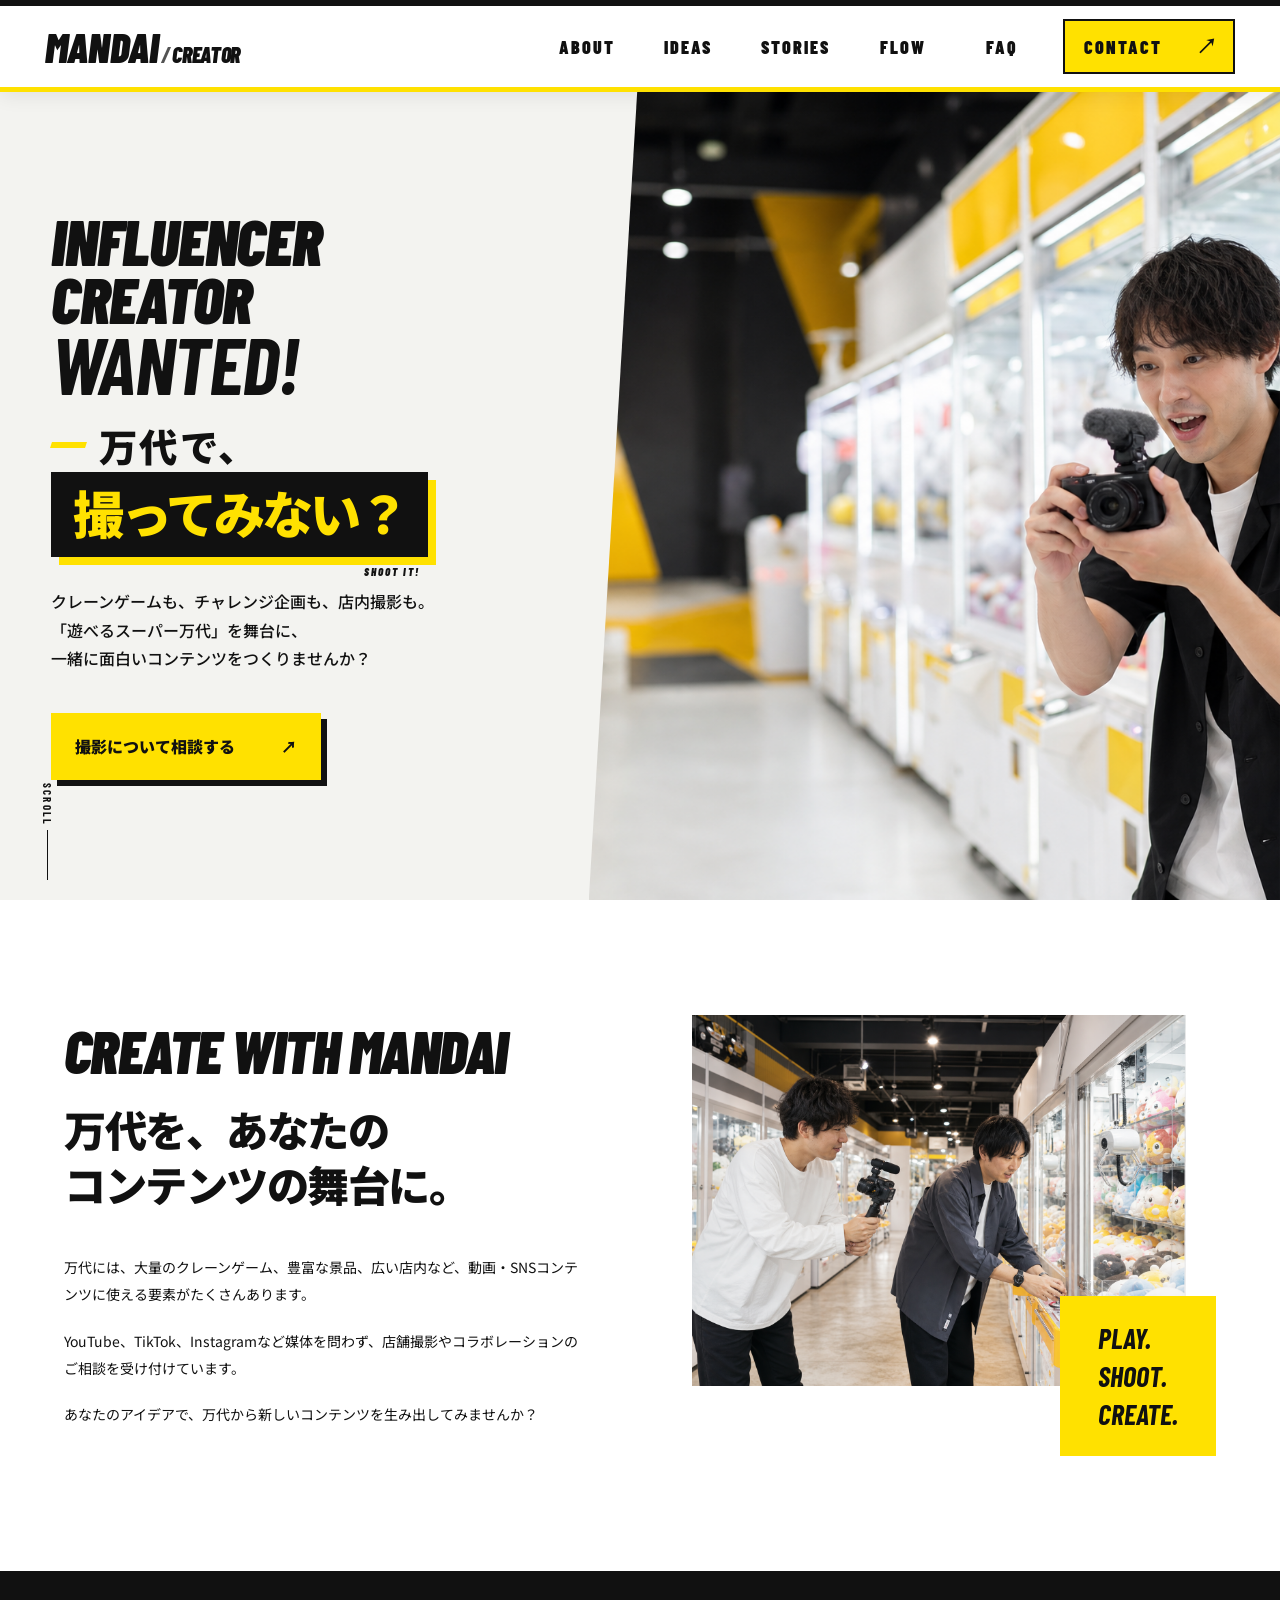
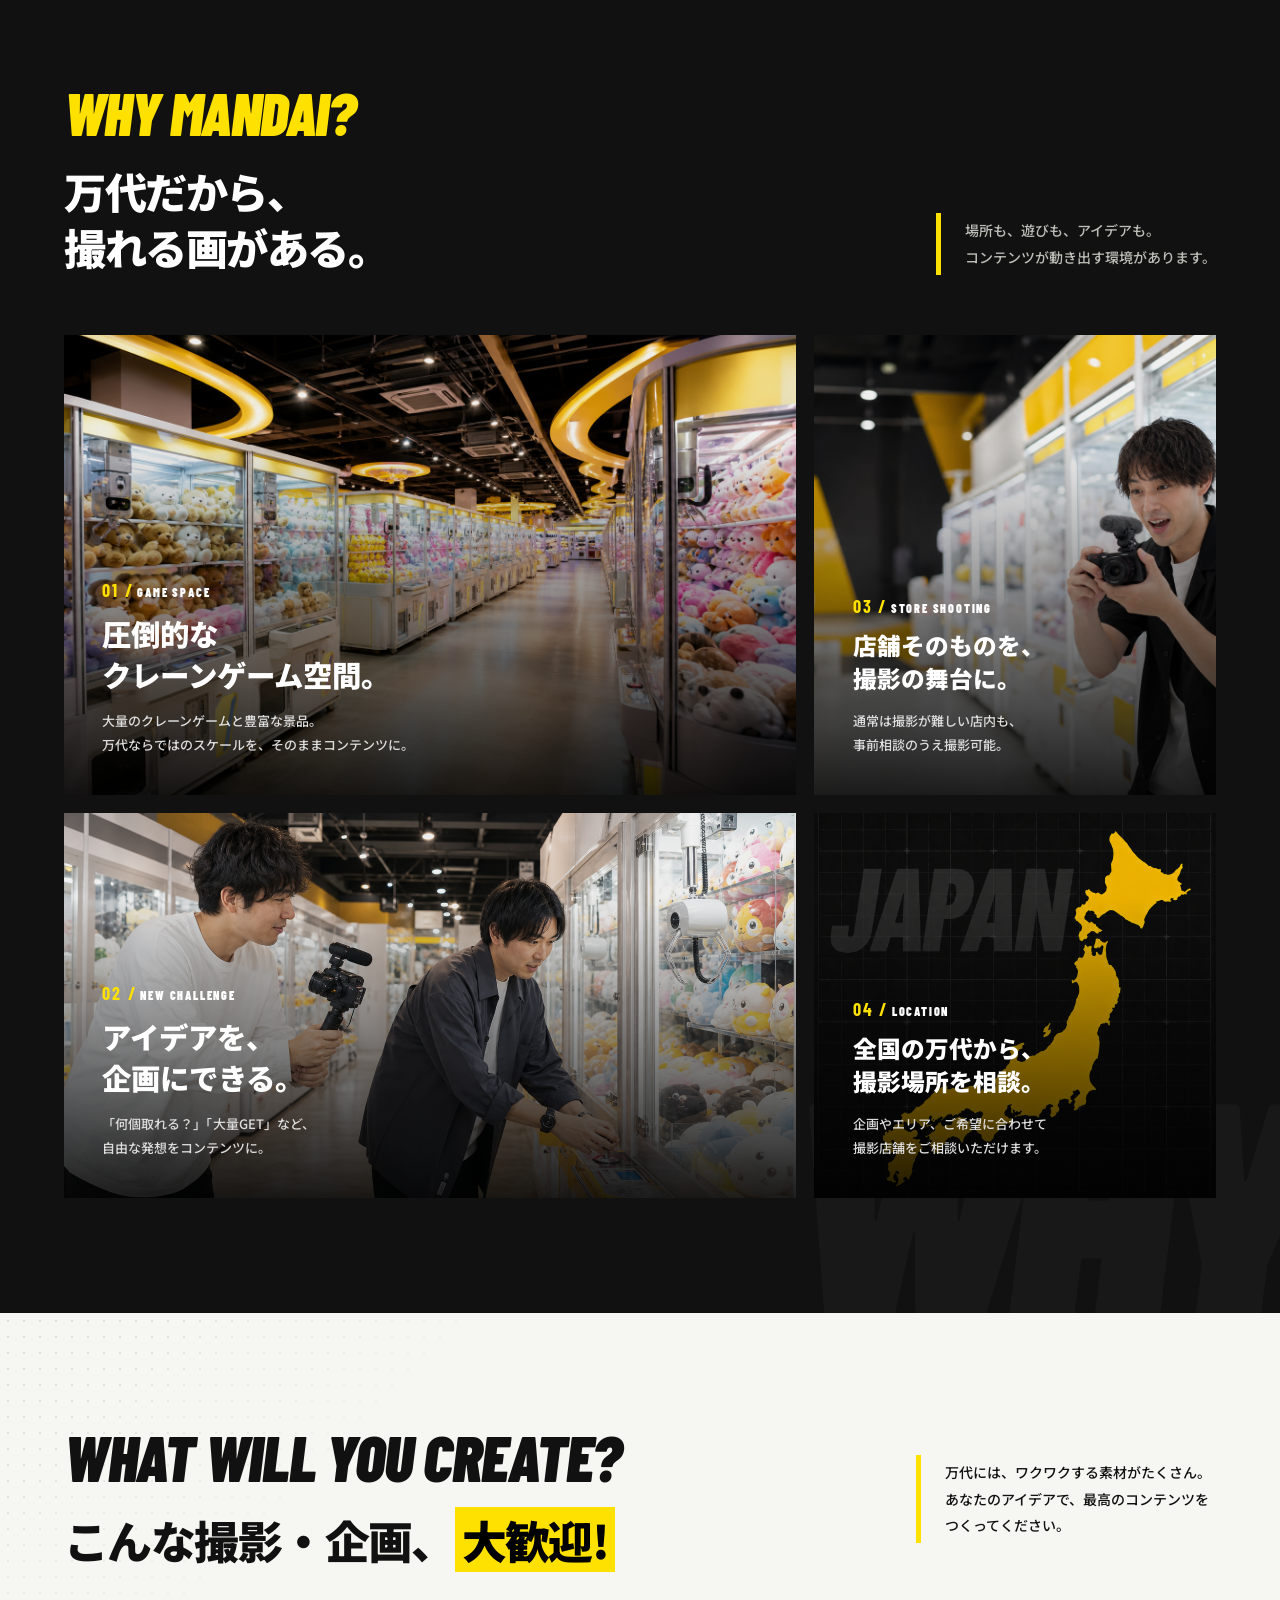
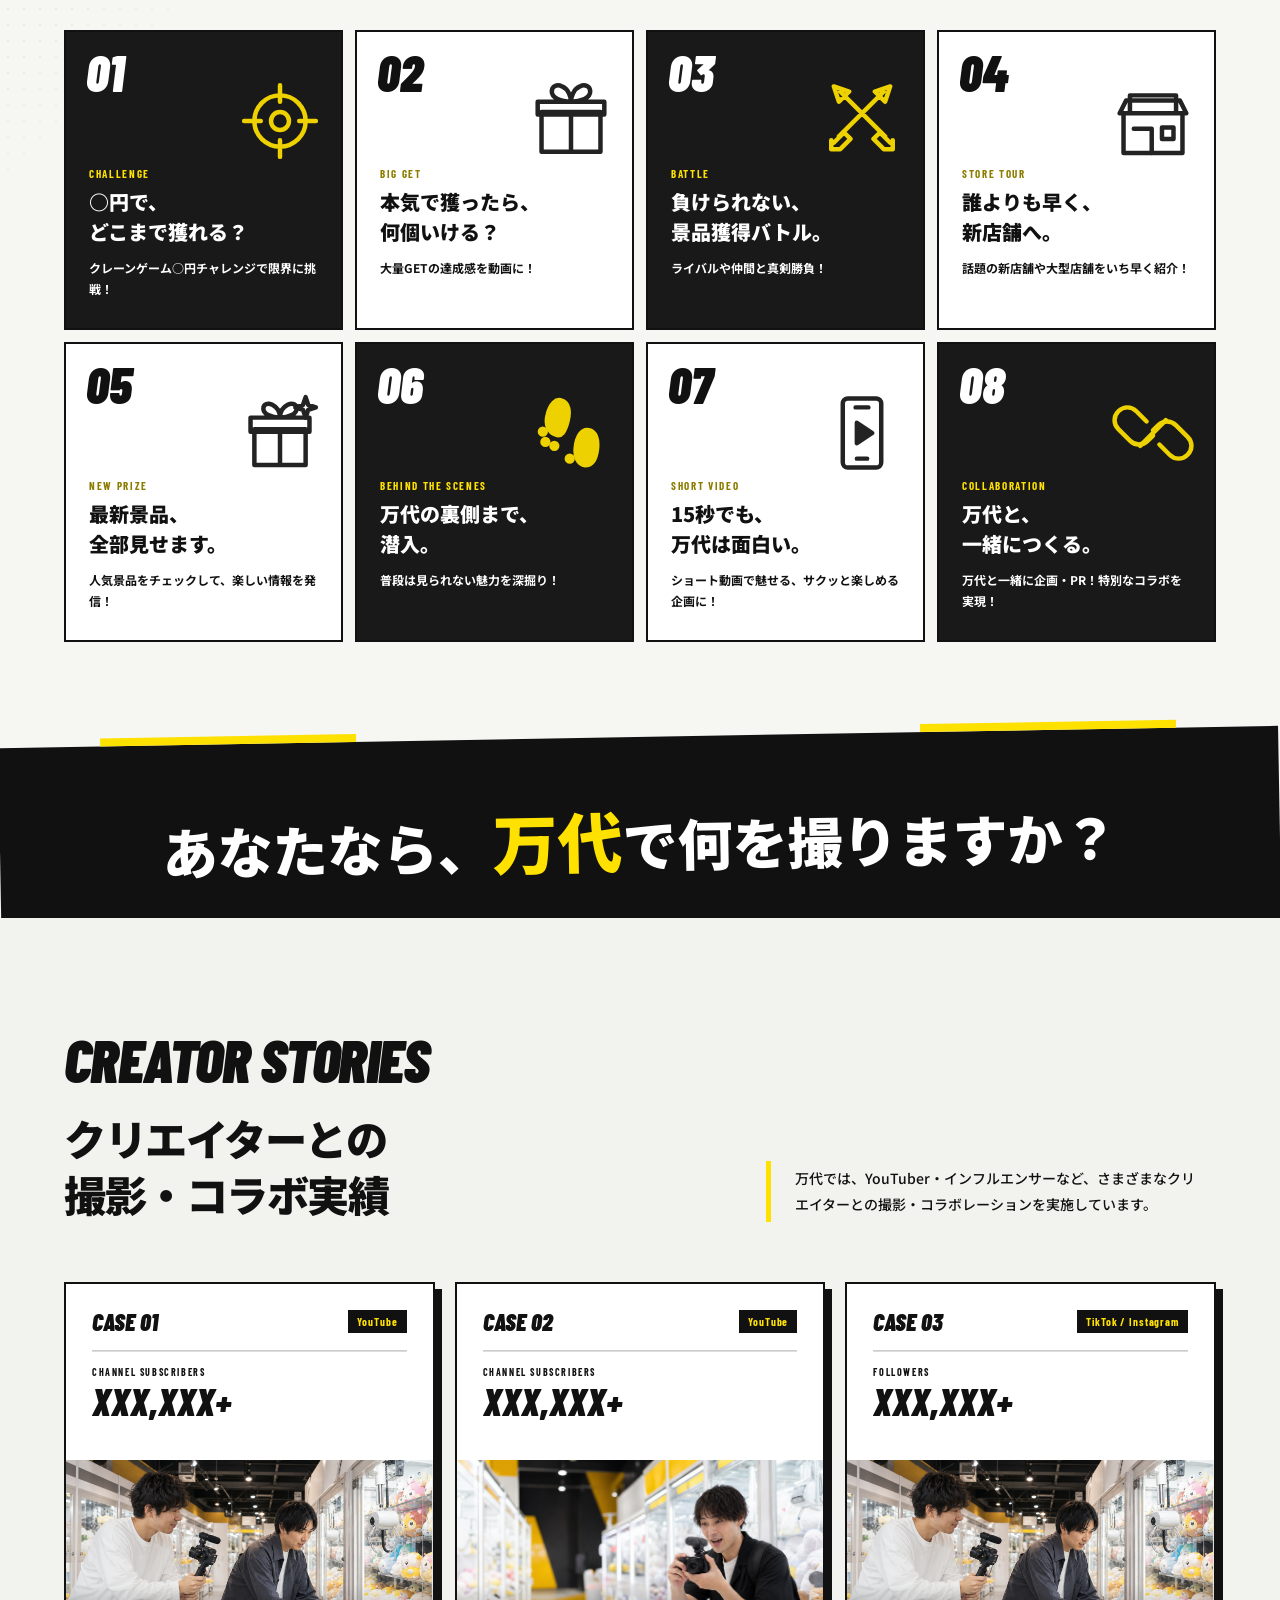
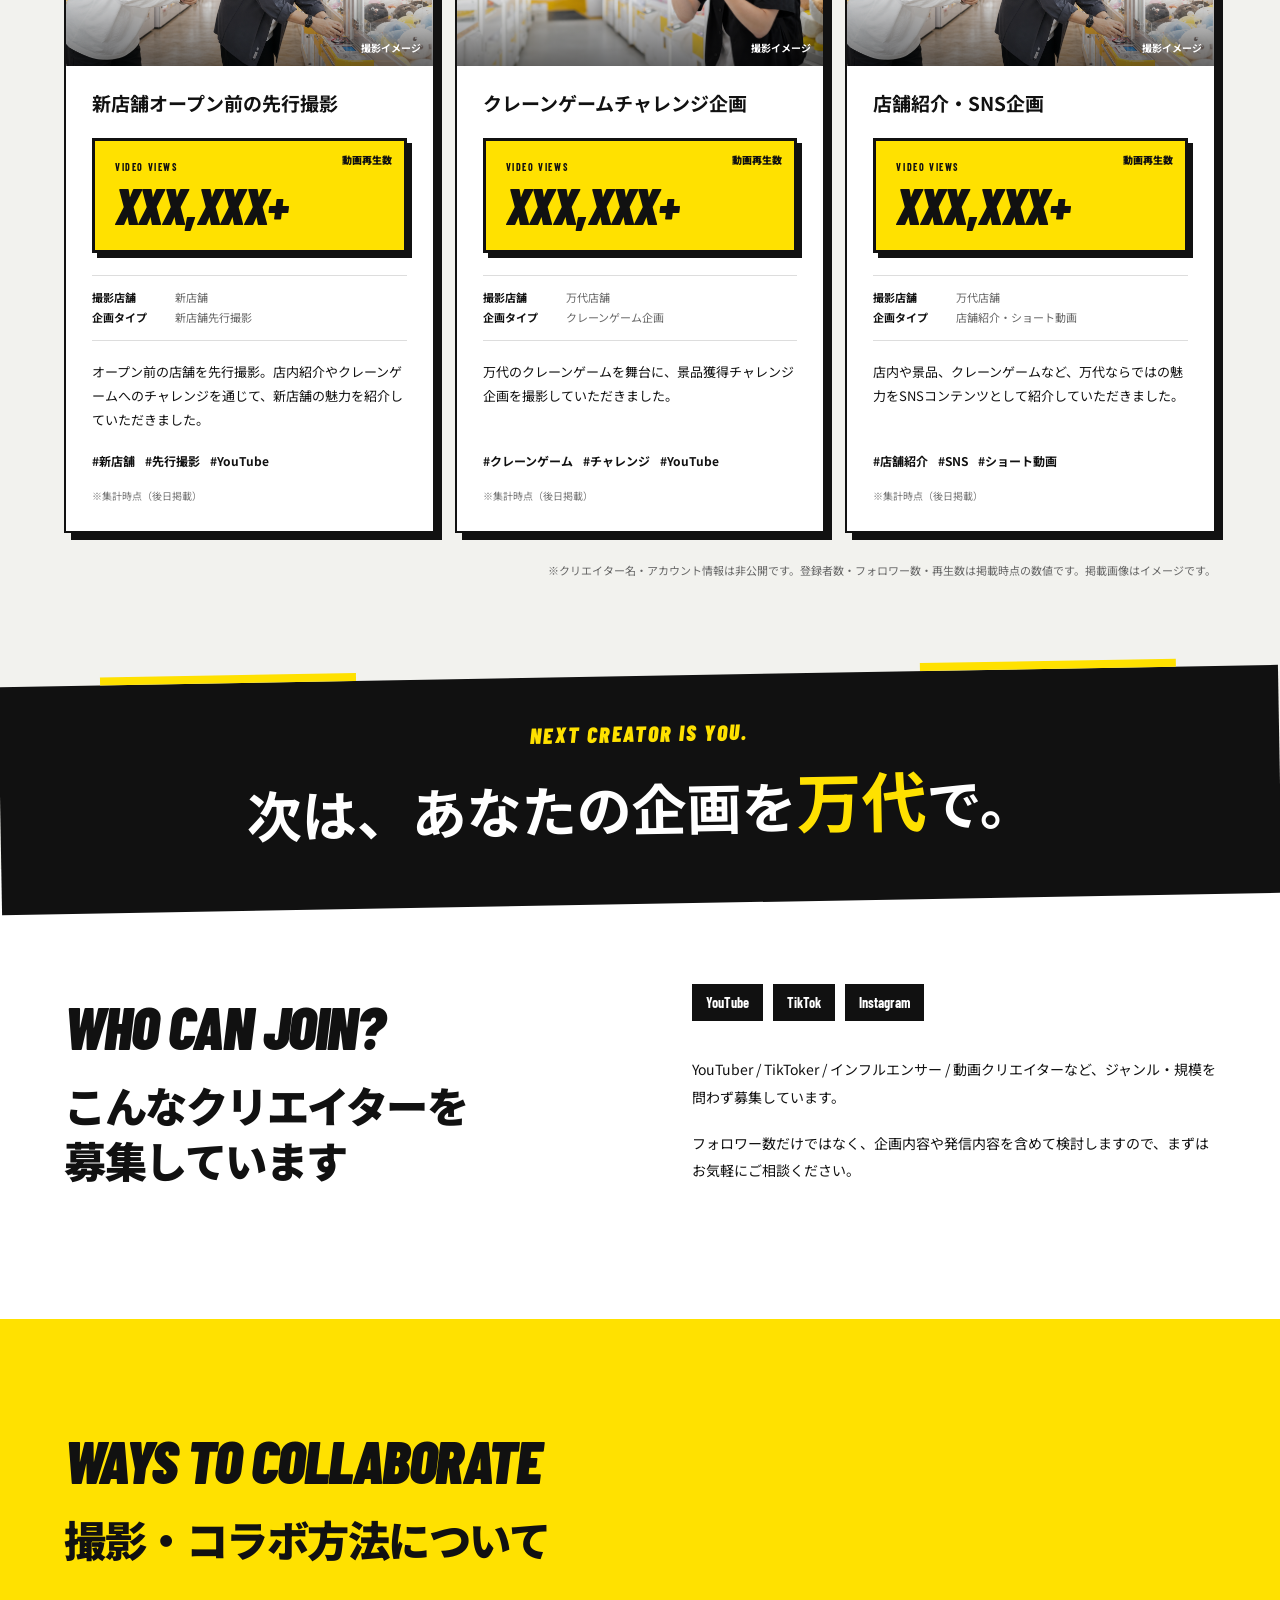
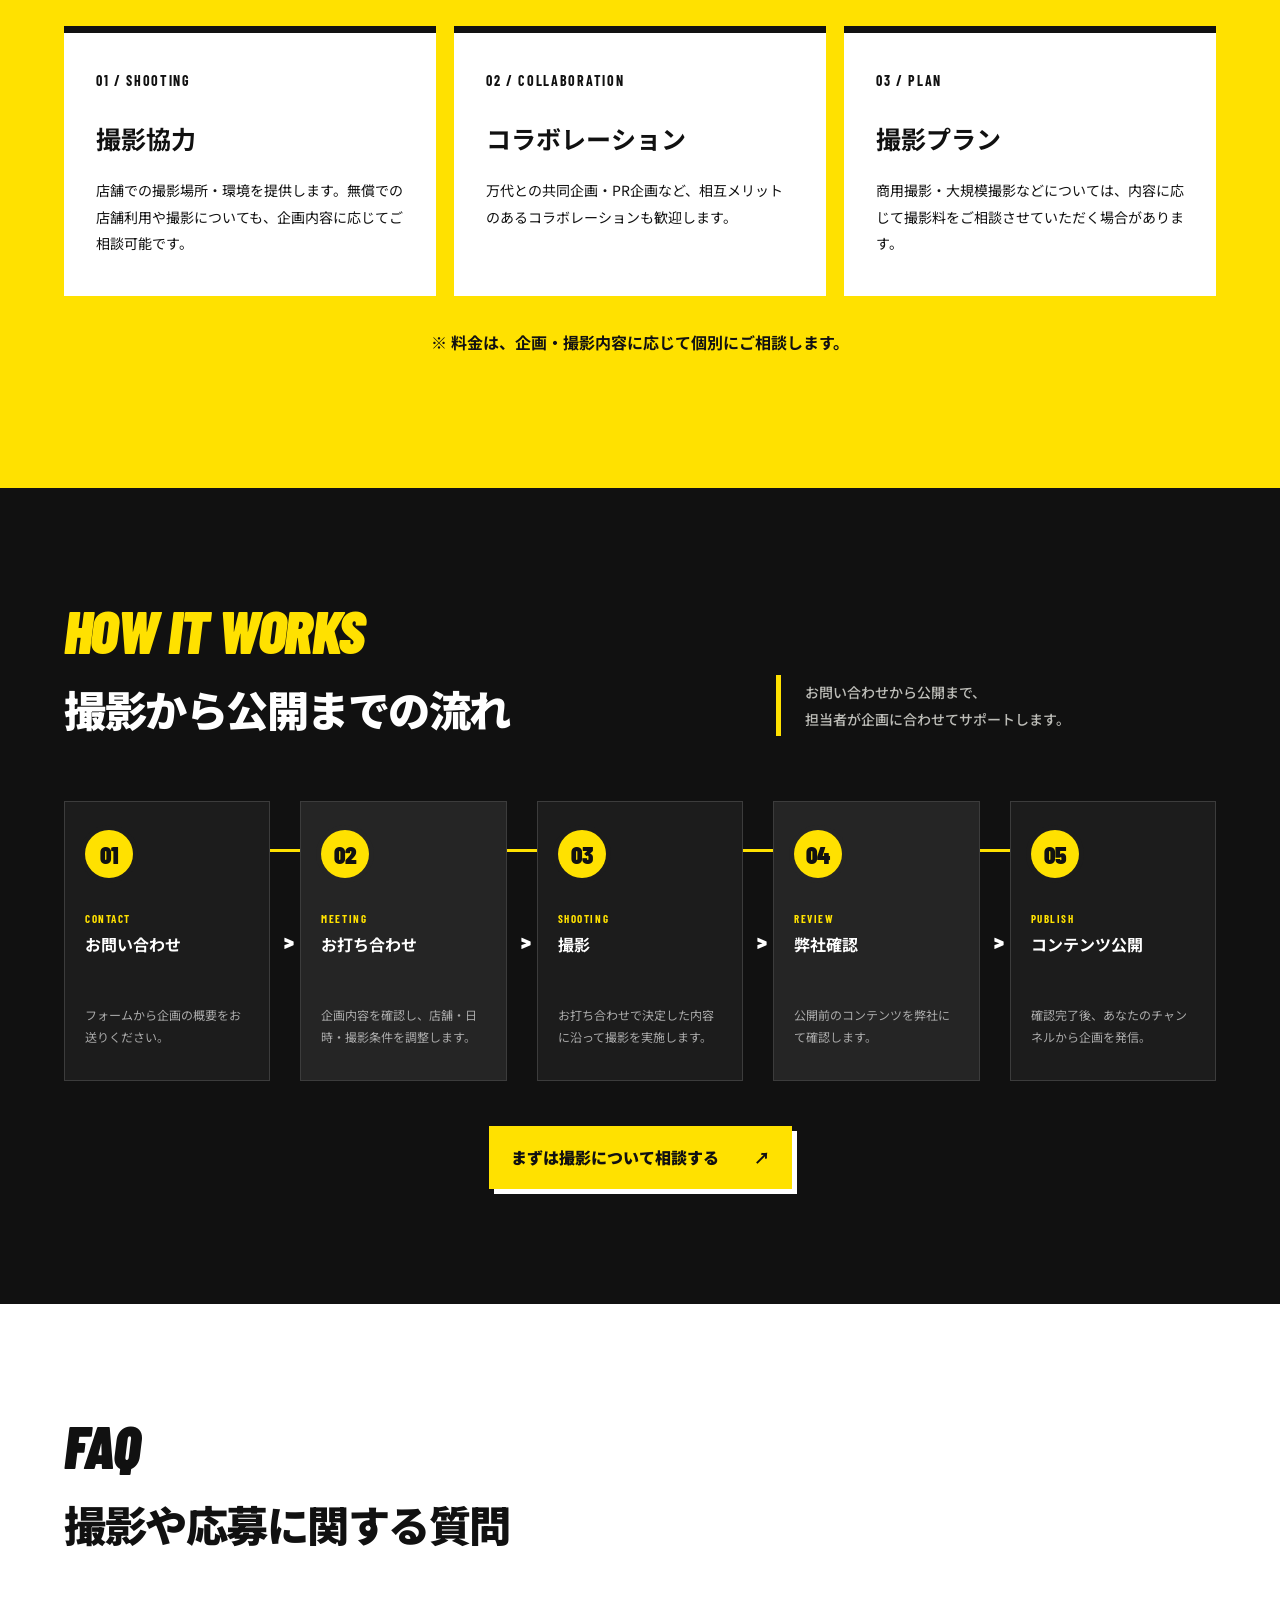
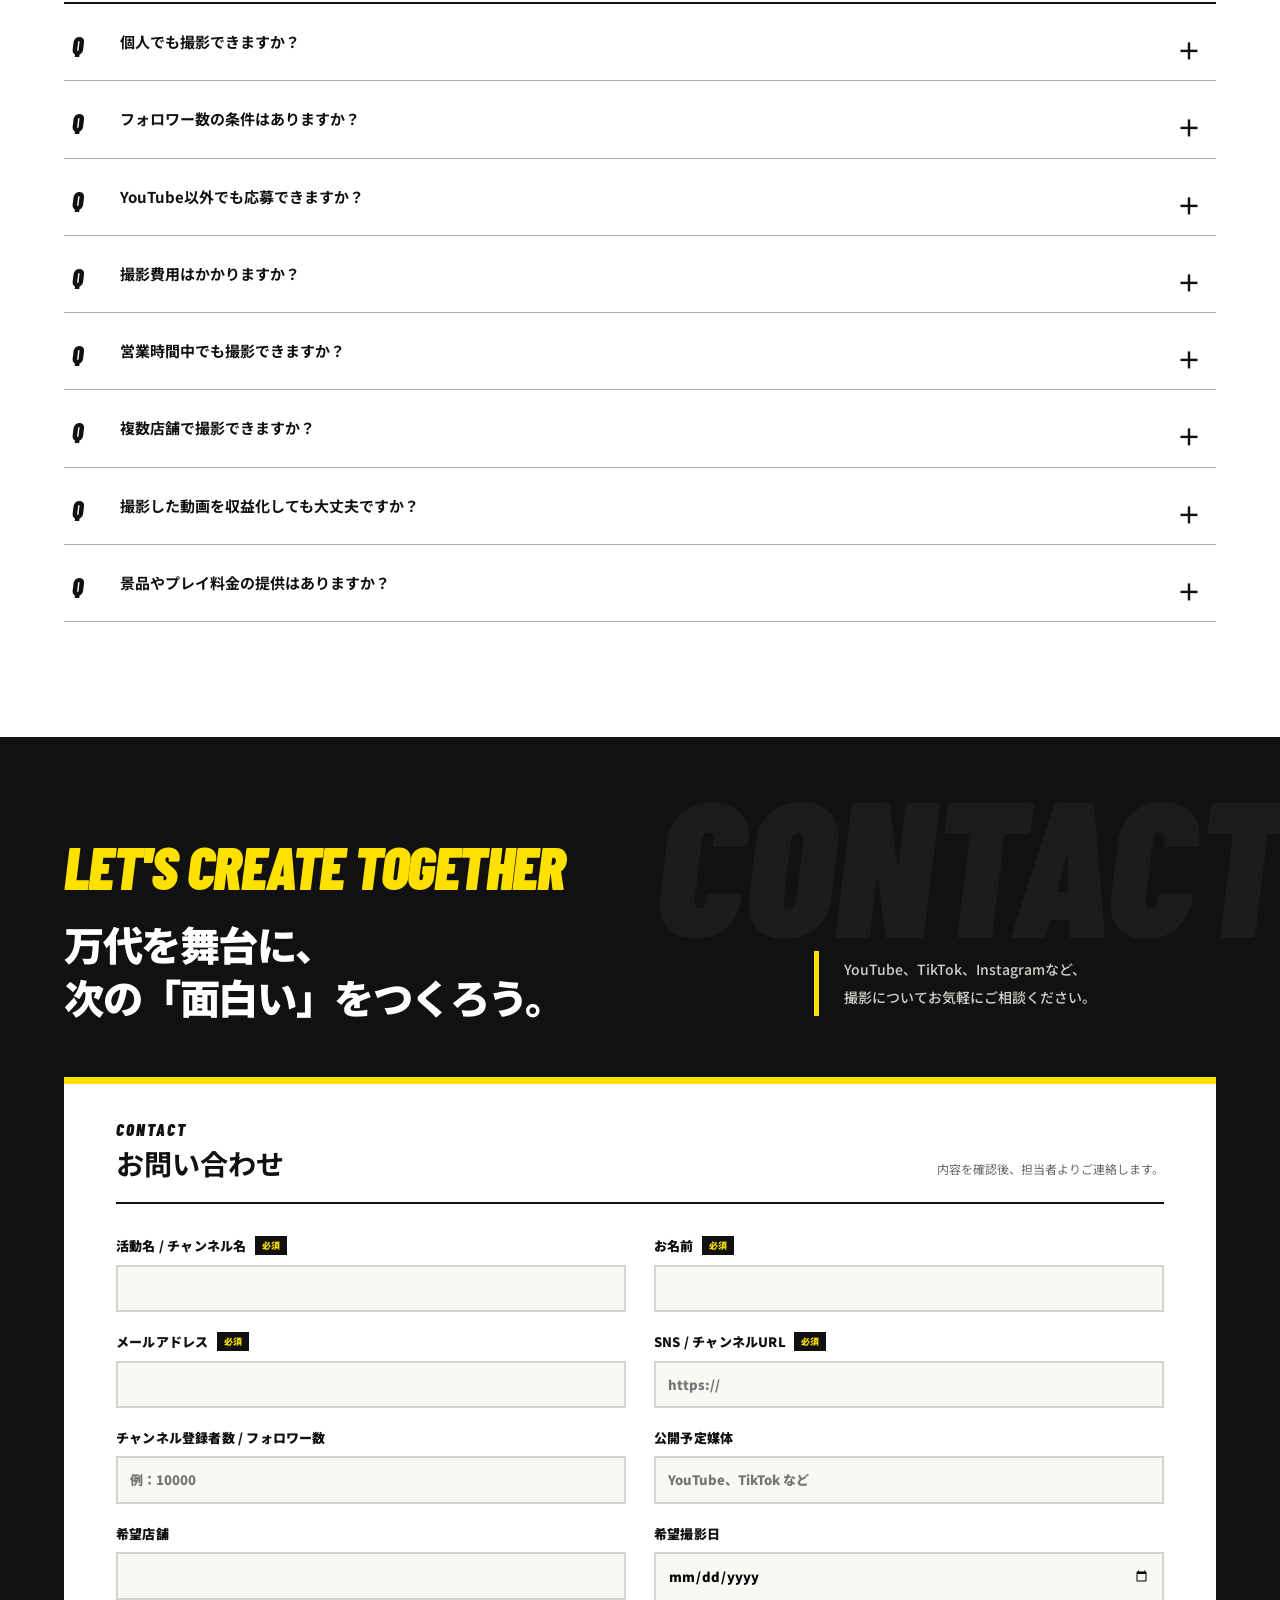
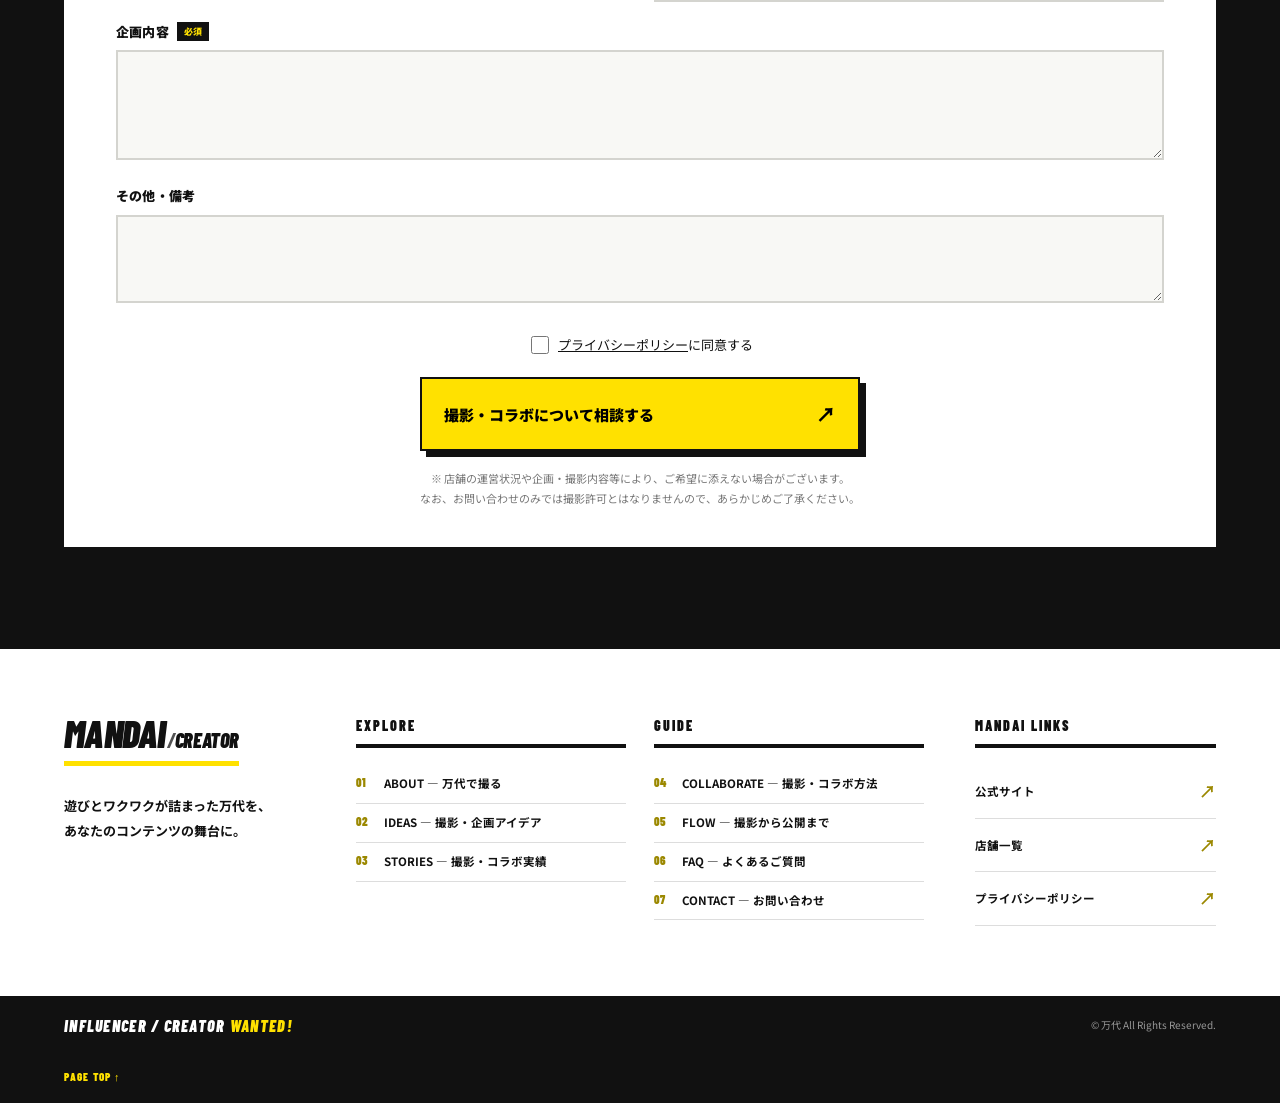
==== commit 4997dd57: "Add files via upload" ====
--- a/index.html
+++ b/index.html
@@ -1,90 +1,648 @@
 <!doctype html>
 <html lang="ja">
-<head>
-  <meta charset="utf-8">
-  <meta name="viewport" content="width=device-width,initial-scale=1">
-  <title>インフルエンサー・YouTuber撮影募集｜遊べるスーパー万代</title>
-  <meta name="description" content="遊べるスーパー万代では、YouTube・TikTok・Instagramなどで活動するインフルエンサー・クリエイターの店舗撮影やコラボレーションを募集しています。">
-  <meta property="og:title" content="インフルエンサー・YouTuber撮影募集｜遊べるスーパー万代">
-  <meta property="og:description" content="万代を、あなたのコンテンツの舞台に。店舗撮影やコラボレーションをご相談ください。">
-  <meta property="og:type" content="website">
-  <meta property="og:image" content="assets/images/hero.png">
-  <link rel="preload" as="image" href="assets/images/hero.png" type="image/png">
-  <link rel="stylesheet" href="assets/css/style.css">
-  <script src="assets/js/cases.js" defer></script>
-  <script src="assets/js/main.js" defer></script>
-</head>
-<body id="top">
-  <a class="skip" href="#main">本文へ移動</a>
-  <header class="site-header">
-    <a class="brand logo-brand" href="https://mandai.ne.jp/" aria-label="遊べるスーパー万代 ホーム"><img src="assets/images/logo.png" width="620" height="317" alt="遊べるスーパー万代"></a>
-    <button class="menu" type="button" aria-expanded="false" aria-controls="global-nav"><span></span><span></span><span></span><b>MENU</b></button>
-    <nav id="global-nav" aria-label="グローバルナビゲーション">
-      <a href="#about"><span class="nav-en">ABOUT</span><span class="nav-ja">撮る</span></a><a href="#ideas"><span class="nav-en">IDEAS</span><span class="nav-ja">企画</span></a><a href="#flow"><span class="nav-en">FLOW</span><span class="nav-ja">流れ</span></a><a href="#faq"><span class="nav-en">FAQ</span><span class="nav-ja">質問</span></a><a class="nav-cta" href="#contact"><span class="nav-en">CONTACT</span><span class="nav-ja">お問い合わせ</span><b>↗</b></a>
-    </nav>
-  </header>
-
-  <main id="main">
-    <section class="hero">
-      <div class="hero-copy reveal">
-        <p class="eyebrow hero-en">INFLUENCER / CREATOR<br><strong>WANTED!</strong></p>
-        <h1 class="hero-title"><span class="hero-kicker">万代で、</span><em class="hero-punch"><span>撮ってみない？</span></em></h1>
-        <p>クレーンゲームも、チャレンジ企画も、店内撮影も。<br>「遊べるスーパー万代」を舞台に、<br>一緒に面白いコンテンツをつくりませんか？</p>
-        <a class="button" href="#contact">撮影について相談する <span>↗</span></a>
+  <head>
+    <meta charset="utf-8" />
+    <meta name="viewport" content="width=device-width,initial-scale=1" />
+    <title>インフルエンサー・YouTuber撮影募集｜遊べるスーパー万代</title>
+    <meta
+      name="description"
+      content="万代では、YouTube・TikTok・Instagramなどで活動するインフルエンサー様・クリエイター様の店舗撮影やコラボレーションを募集しています。"
+    />
+    <meta
+      property="og:title"
+      content="インフルエンサー・YouTuber撮影募集｜遊べるスーパー万代"
+    />
+    <meta
+      property="og:description"
+      content="万代を、あなたのコンテンツの舞台に。店舗撮影やコラボレーションをご相談ください。"
+    />
+    <meta property="og:type" content="website" />
+    <meta property="og:image" content="assets/images/hero.png" />
+    <link
+      rel="preload"
+      as="image"
+      href="assets/images/hero.png"
+      type="image/png"
+    />
+    <link rel="stylesheet" href="assets/css/style.css" />
+    <script src="assets/js/cases.js" defer></script>
+    <script src="assets/js/main.js" defer></script>
+  </head>
+  <body id="top">
+    <a class="skip" href="#main">本文へ移動</a>
+    <header class="site-header">
+      <a
+        class="creator-brand"
+        href="#top"
+        aria-label="MANDAI CREATOR ページトップへ"
+        ><span class="creator-brand__mandai">MANDAI</span
+        ><span class="creator-brand__slash">/</span
+        ><span class="creator-brand__creator">CREATOR</span></a
+      >
+      <button
+        class="menu"
+        type="button"
+        aria-expanded="false"
+        aria-controls="global-nav"
+      >
+        <span></span><span></span><span></span><b>MENU</b>
+      </button>
+      <nav id="global-nav" aria-label="グローバルナビゲーション">
+        <a href="#about"
+          ><span class="nav-en">ABOUT</span><span class="nav-ja">撮る</span></a
+        ><a href="#ideas"
+          ><span class="nav-en">IDEAS</span><span class="nav-ja">企画</span></a
+        ><a href="#cases"
+          ><span class="nav-en">STORIES</span
+          ><span class="nav-ja">実績</span></a
+        ><a href="#flow"
+          ><span class="nav-en">FLOW</span><span class="nav-ja">流れ</span></a
+        ><a href="#faq"
+          ><span class="nav-en">FAQ</span><span class="nav-ja">質問</span></a
+        ><a class="nav-cta" href="#contact"
+          ><span class="nav-en">CONTACT</span
+          ><span class="nav-ja">お問い合わせ</span><b>↗</b></a
+        >
+      </nav>
+    </header>
+
+    <main id="main">
+      <section class="hero">
+        <div class="hero-copy reveal">
+          <p class="eyebrow hero-en">
+            INFLUENCER<br />CREATOR<br /><strong>WANTED!</strong>
+          </p>
+          <h1 class="hero-title">
+            <span class="hero-kicker">万代で、</span
+            ><em class="hero-punch"><span>撮ってみない？</span></em>
+          </h1>
+          <p>
+            クレーンゲームも、チャレンジ企画も、店内撮影も。<br />「遊べるスーパー万代」を舞台に、<br />一緒に面白いコンテンツをつくりませんか？
+          </p>
+          <a class="button" href="#contact"
+            >撮影について相談する <span>↗</span></a
+          >
+        </div>
+        <figure class="hero-media">
+          <img
+            src="assets/images/hero.png"
+            width="1536"
+            height="1024"
+            alt="クレーンゲームが並ぶ店内で動画を撮影するクリエイター"
+          />
+        </figure>
+        <p class="scroll">SCROLL <span></span></p>
+      </section>
+
+      <section class="section message" id="about">
+        <div class="wrap message-grid">
+          <div class="reveal">
+            <header class="section-head">
+              <p>CREATE WITH MANDAI</p>
+              <h2>万代を、あなたの<br />コンテンツの舞台に。</h2>
+            </header>
+            <div class="body-copy">
+              <p>
+                万代には、大量のクレーンゲーム、豊富な景品、広い店内など、動画・SNSコンテンツに使える要素がたくさんあります。
+              </p>
+              <p>
+                YouTube、TikTok、Instagramなど媒体を問わず、店舗撮影やコラボレーションのご相談を受け付けています。
+              </p>
+              <p>
+                あなたのアイデアで、万代から新しいコンテンツを生み出してみませんか？
+              </p>
+            </div>
+          </div>
+          <div class="photo-stack reveal">
+            <img
+              src="assets/images/message-01.png"
+              alt="クレーンゲーム企画を二人で撮影するクリエイター"
+              loading="lazy"
+              width="1365"
+              height="1024"
+            />
+            <div class="yellow-card">
+              <b>PLAY.</b><b>SHOOT.</b><b>CREATE.</b>
+            </div>
+          </div>
+        </div>
+      </section>
+
+      <section class="section dark why-section">
+        <div class="wrap">
+          <div class="why-heading">
+            <header class="section-head light reveal">
+              <p>WHY MANDAI?</p>
+              <h2>万代だから、<br />撮れる画がある。</h2>
+            </header>
+            <p class="why-lead reveal">
+              場所も、遊びも、アイデアも。<br />コンテンツが動き出す環境があります。
+            </p>
+          </div>
+          <div class="why-grid">
+            <article class="why-card why-card-game reveal">
+              <img
+                src="assets/images/why-game-space.png"
+                alt="クレーンゲームが数多く並ぶ広大なゲーム空間"
+                loading="lazy"
+                width="1536"
+                height="1024"
+              />
+              <div class="why-card-copy">
+                <p class="why-label"><b>01 /</b> GAME SPACE</p>
+                <h3>圧倒的な<br />クレーンゲーム空間。</h3>
+                <p>
+                  大量のクレーンゲームと豊富な景品。<br />万代ならではのスケールを、そのままコンテンツに。
+                </p>
+              </div>
+            </article>
+            <article class="why-card why-card-shoot reveal">
+              <img
+                src="assets/images/hero.png"
+                alt="店内でカメラを使い動画撮影するクリエイター"
+                loading="lazy"
+                width="1536"
+                height="1024"
+              />
+              <div class="why-card-copy">
+                <p class="why-label"><b>03 /</b> STORE SHOOTING</p>
+                <h3>店舗そのものを、<br />撮影の舞台に。</h3>
+                <p>通常は撮影が難しい店内も、<br />事前相談のうえ撮影可能。</p>
+              </div>
+            </article>
+            <article class="why-card why-card-challenge reveal">
+              <img
+                src="assets/images/message-01.png"
+                alt="クレーンゲーム企画に挑戦する二人のクリエイター"
+                loading="lazy"
+                width="1365"
+                height="1024"
+              />
+              <div class="why-card-copy">
+                <p class="why-label"><b>02 /</b> NEW CHALLENGE</p>
+                <h3>アイデアを、<br />企画にできる。</h3>
+                <p>
+                  「何個取れる？」「大量GET」など、<br />自由な発想をコンテンツに。
+                </p>
+              </div>
+            </article>
+            <article class="why-card why-card-location reveal">
+              <img
+                src="assets/images/japan.png"
+                alt="全国の撮影ロケーションをイメージした日本地図"
+                loading="lazy"
+              />
+              <div class="why-card-copy">
+                <p class="why-label"><b>04 /</b> LOCATION</p>
+                <h3>全国の万代から、<br />撮影場所を相談。</h3>
+                <p>
+                  企画やエリア、ご希望に合わせて<br />撮影店舗をご相談いただけます。
+                </p>
+              </div>
+            </article>
+          </div>
+        </div>
+      </section>
+
+      <section class="section ideas" id="ideas">
+        <div class="wrap">
+          <div class="ideas-intro">
+            <header class="section-head reveal">
+              <p>WHAT WILL YOU CREATE?</p>
+              <h2>こんな撮影・企画、<mark>大歓迎!</mark></h2>
+            </header>
+            <p class="ideas-lead reveal">
+              万代には、ワクワクする素材がたくさん。<br />あなたのアイデアで、最高のコンテンツをつくってください。
+            </p>
+          </div>
+          <div class="idea-grid">
+            <article>
+              <b>01</b
+              ><svg class="idea-icon" aria-hidden="true" viewBox="0 0 64 64">
+                <circle cx="32" cy="32" r="20" />
+                <circle cx="32" cy="32" r="7" />
+                <path d="M32 4v13M32 47v13M4 32h13M47 32h13" /></svg
+              ><span>CHALLENGE</span>
+              <h3>○円で、<br />どこまで獲れる？</h3>
+              <p>クレーンゲーム○円チャレンジで限界に挑戦！</p>
+            </article>
+            <article>
+              <b>02</b
+              ><svg class="idea-icon" aria-hidden="true" viewBox="0 0 64 64">
+                <path
+                  d="M9 25h46v31H9zM32 25v31M6 17h52v10H6zM32 17c-8 0-15-3-15-8 0-4 4-6 8-4 5 2 7 8 7 12Zm0 0c8 0 15-3 15-8 0-4-4-6-8-4-5 2-7 8-7 12Z"
+                /></svg
+              ><span>BIG GET</span>
+              <h3>本気で獲ったら、<br />何個いける？</h3>
+              <p>大量GETの達成感を動画に！</p>
+            </article>
+            <article>
+              <b>03</b
+              ><svg class="idea-icon" aria-hidden="true" viewBox="0 0 64 64">
+                <path
+                  d="m15 9 35 35M49 9 14 44M10 5l12 4-8 8-4-12Zm44 0L42 9l8 8 4-12ZM10 49l8-8 5 5-8 8H8v-7m46 2-8-8-5 5 8 8h7v-7"
+                /></svg
+              ><span>BATTLE</span>
+              <h3>負けられない、<br />景品獲得バトル。</h3>
+              <p>ライバルや仲間と真剣勝負！</p>
+            </article>
+            <article>
+              <b>04</b
+              ><svg class="idea-icon" aria-hidden="true" viewBox="0 0 64 64">
+                <path
+                  d="M9 26h46v31H9zM14 26V12h36v14M6 26h52l-5-10H11L6 26Z"
+                />
+                <path d="M17 38h14v19M39 37h9v9h-9z" /></svg
+              ><span>STORE TOUR</span>
+              <h3>誰よりも早く、<br />新店舗へ。</h3>
+              <p>話題の新店舗や大型店舗をいち早く紹介！</p>
+            </article>
+            <article>
+              <b>05</b
+              ><svg class="idea-icon" aria-hidden="true" viewBox="0 0 64 64">
+                <path
+                  d="M12 29h40v28H12zM32 29v28M9 20h46v11H9zM32 20c-7 0-13-3-13-7 0-3 3-5 7-3 4 2 6 6 6 10Zm0 0c7 0 13-3 13-7 0-3-3-5-7-3-4 2-6 6-6 10Z"
+                />
+                <path d="m52 4 2 6 6 2-6 2-2 6-2-6-6-2 6-2 2-6Z" /></svg
+              ><span>NEW PRIZE</span>
+              <h3>最新景品、<br />全部見せます。</h3>
+              <p>人気景品をチェックして、楽しい情報を発信！</p>
+            </article>
+            <article>
+              <b>06</b
+              ><svg
+                class="idea-icon idea-icon-footprints"
+                aria-hidden="true"
+                viewBox="0 0 64 64"
+              >
+                <path
+                  d="M20 34c-6-2-9-8-7-16 2-9 7-14 12-12 6 2 7 9 5 17-2 8-5 13-10 11Zm23 24c-6-1-9-7-8-15 1-9 5-15 11-14 6 1 8 8 7 16-1 8-4 13-10 13Z"
+                />
+                <circle cx="10" cy="31" r="3" />
+                <circle cx="12" cy="39" r="3" />
+                <circle cx="19" cy="42" r="3" />
+                <circle cx="31" cy="52" r="3" /></svg
+              ><span>BEHIND THE SCENES</span>
+              <h3>万代の裏側まで、<br />潜入。</h3>
+              <p>普段は見られない魅力を深掘り！</p>
+            </article>
+            <article>
+              <b>07</b
+              ><svg class="idea-icon" aria-hidden="true" viewBox="0 0 64 64">
+                <rect x="17" y="5" width="30" height="54" rx="4" />
+                <path d="M27 12h10M28 52h8" />
+                <path class="icon-fill" d="m28 24 12 8-12 8V24Z" /></svg
+              ><span>SHORT VIDEO</span>
+              <h3>15秒でも、<br />万代は面白い。</h3>
+              <p>ショート動画で魅せる、サクッと楽しめる企画に！</p>
+            </article>
+            <article>
+              <b>08</b
+              ><svg class="idea-icon" aria-hidden="true" viewBox="0 0 64 64">
+                <path
+                  d="M27 23 19 15c-4-4-10-4-14 0s-4 10 0 14l9 9c4 4 10 4 14 0l4-4M37 41l8 8c4 4 10 4 14 0s4-10 0-14l-9-9c-4-4-10-4-14 0l-4 4"
+                />
+                <path d="m22 42 20-20" /></svg
+              ><span>COLLABORATION</span>
+              <h3>万代と、<br />一緒につくる。</h3>
+              <p>万代と一緒に企画・PR！特別なコラボを実現！</p>
+            </article>
+          </div>
+          <p class="big-question">
+            <span class="sp-nowrap">あなたなら、<em>万代</em>で</span
+            ><br class="sp-break" /><span class="sp-nowrap"
+              >何を撮りますか？</span
+            >
+          </p>
+        </div>
+      </section>
+
+      <section class="section cases" id="cases">
+        <div class="wrap">
+          <div class="case-heading">
+            <header class="section-head reveal">
+              <p>CREATOR STORIES</p>
+              <h2>クリエイターとの<br />撮影・コラボ実績</h2>
+            </header>
+            <div class="case-lead reveal">
+              <p>
+                万代では、YouTuber・インフルエンサーなど、さまざまなクリエイターとの撮影・コラボレーションを実施しています。
+              </p>
+            </div>
+          </div>
+          <div class="case-grid" id="case-grid" aria-live="polite"></div>
+          <p class="case-note">
+            ※クリエイター名・アカウント情報は非公開です。登録者数・フォロワー数・再生数は掲載時点の数値です。掲載画像はイメージです。
+          </p>
+          <div class="case-next reveal">
+            <p>NEXT CREATOR IS YOU.</p>
+            <h3>
+              <span class="sp-nowrap">次は、あなたの企画を</span
+              ><br class="sp-break" /><span class="sp-nowrap"
+                ><em>万代</em>で。</span
+              >
+            </h3>
+          </div>
+        </div>
+      </section>
+
+      <section class="section creator">
+        <div class="wrap split">
+          <header class="section-head reveal">
+            <p>WHO CAN JOIN?</p>
+            <h2>こんなクリエイターを<br />募集しています</h2>
+          </header>
+          <div class="creator-copy reveal">
+            <div class="socials">
+              <span>YouTube</span><span>TikTok</span><span>Instagram</span>
+            </div>
+            <p>
+              YouTuber / TikToker / インフルエンサー /
+              動画クリエイターなど、ジャンル・規模を問わず募集しています。
+            </p>
+            <p>
+              フォロワー数だけではなく、企画内容や発信内容を含めて検討しますので、まずはお気軽にご相談ください。
+            </p>
+          </div>
+        </div>
+      </section>
+
+      <section class="section yellow" id="collaborate">
+        <div class="wrap">
+          <header class="section-head reveal">
+            <p>WAYS TO COLLABORATE</p>
+            <h2>撮影・コラボ方法について</h2>
+          </header>
+          <div class="style-grid">
+            <article>
+              <b>01 / SHOOTING</b>
+              <h3>撮影協力</h3>
+              <p>
+                店舗での撮影場所・環境を提供します。無償での店舗利用や撮影についても、企画内容に応じてご相談可能です。
+              </p>
+            </article>
+            <article>
+              <b>02 / COLLABORATION</b>
+              <h3>コラボレーション</h3>
+              <p>
+                万代との共同企画・PR企画など、相互メリットのあるコラボレーションも歓迎します。
+              </p>
+            </article>
+            <article>
+              <b>03 / PLAN</b>
+              <h3>撮影プラン</h3>
+              <p>
+                商用撮影・大規模撮影などについては、内容に応じて撮影料をご相談させていただく場合があります。
+              </p>
+            </article>
+          </div>
+          <p class="note">
+            <span class="sp-nowrap">※ 料金は、企画・撮影内容に応じて</span
+            ><br class="sp-break" /><span class="sp-nowrap"
+              >個別にご相談します。</span
+            >
+          </p>
+        </div>
+      </section>
+
+      <section class="section dark flow" id="flow">
+        <div class="wrap">
+          <div class="flow-intro">
+            <header class="section-head light reveal">
+              <p>HOW IT WORKS</p>
+              <h2>撮影から公開までの流れ</h2>
+            </header>
+            <p>
+              お問い合わせから公開まで、<br />担当者が企画に合わせてサポートします。
+            </p>
+          </div>
+          <ol>
+            <li>
+              <b>01</b>
+              <div>
+                <small>CONTACT</small><span>お問い合わせ</span>
+                <p>フォームから企画の概要をお送りください。</p>
+              </div>
+            </li>
+            <li>
+              <b>02</b>
+              <div>
+                <small>MEETING</small><span>お打ち合わせ</span>
+                <p>企画内容を確認し、店舗・日時・撮影条件を調整します。</p>
+              </div>
+            </li>
+            <li>
+              <b>03</b>
+              <div>
+                <small>SHOOTING</small><span>撮影</span>
+                <p>お打ち合わせで決定した内容に沿って撮影を実施します。</p>
+              </div>
+            </li>
+            <li>
+              <b>04</b>
+              <div>
+                <small>REVIEW</small><span>弊社確認</span>
+                <p>公開前のコンテンツを弊社にて確認します。</p>
+              </div>
+            </li>
+            <li>
+              <b>05</b>
+              <div>
+                <small>PUBLISH</small><span>コンテンツ公開</span>
+                <p>確認完了後、あなたのチャンネルから企画を発信。</p>
+              </div>
+            </li>
+          </ol>
+          <a class="flow-cta" href="#contact"
+            >まずは撮影について相談する <span>↗</span></a
+          >
+        </div>
+      </section>
+
+      <section class="section faq" id="faq">
+        <div class="wrap">
+          <header class="section-head reveal">
+            <p>FAQ</p>
+            <h2>撮影や応募に関する質問</h2>
+          </header>
+          <div class="accordion">
+            <details>
+              <summary>個人でも撮影できますか？</summary>
+              <p>はい。活動規模を問わず、まずはお気軽にご相談ください。</p>
+            </details>
+            <details>
+              <summary>フォロワー数の条件はありますか？</summary>
+              <p>
+                明確なフォロワー数の条件は設けておりません。企画内容や発信内容を含めて検討します。
+              </p>
+            </details>
+            <details>
+              <summary>YouTube以外でも応募できますか？</summary>
+              <p>
+                はい。TikTok、Instagramなど各種SNSで活動されている方も対象です。
+              </p>
+            </details>
+            <details>
+              <summary>撮影費用はかかりますか？</summary>
+              <p>
+                企画内容や撮影規模により異なります。無償でご利用いただける場合もあれば、商用撮影等では撮影料をご相談させていただく場合があります。
+              </p>
+            </details>
+            <details>
+              <summary>営業時間中でも撮影できますか？</summary>
+              <p>店舗状況や企画内容を確認のうえ、個別に調整いたします。</p>
+            </details>
+            <details>
+              <summary>複数店舗で撮影できますか？</summary>
+              <p>ご希望内容を確認のうえ、撮影可能な店舗をご案内します。</p>
+            </details>
+            <details>
+              <summary>撮影した動画を収益化しても大丈夫ですか？</summary>
+              <p>内容確認のうえ、個別にご案内します。</p>
+            </details>
+            <details>
+              <summary>景品やプレイ料金の提供はありますか？</summary>
+              <p>
+                企画内容によって異なりますので、お問い合わせ時にご相談ください。
+              </p>
+            </details>
+          </div>
+        </div>
+      </section>
+
+      <section class="contact" id="contact">
+        <div class="wrap">
+          <div class="contact-intro">
+            <header class="section-head light reveal">
+              <p>LET'S CREATE TOGETHER</p>
+              <h2>万代を舞台に、<br />次の「面白い」をつくろう。</h2>
+            </header>
+            <div class="contact-intro-copy reveal">
+              <p>
+                YouTube、TikTok、Instagramなど、<br />撮影についてお気軽にご相談ください。
+              </p>
+            </div>
+          </div>
+          <form class="contact-form" action="#" method="post">
+            <div class="form-heading">
+              <p>CONTACT</p>
+              <h3>お問い合わせ</h3>
+              <span>内容を確認後、担当者よりご連絡します。</span>
+            </div>
+            <input
+              type="hidden"
+              name="inquiry_type"
+              value="店舗撮影・インフルエンサーコラボについて"
+            />
+            <div class="form-grid">
+              <label
+                >活動名 / チャンネル名 <em>必須</em
+                ><input name="channel_name" required /></label
+              ><label
+                >お名前 <em>必須</em
+                ><input name="name" autocomplete="name" required /></label
+              ><label
+                >メールアドレス <em>必須</em
+                ><input
+                  type="email"
+                  name="email"
+                  autocomplete="email"
+                  required /></label
+              ><label
+                >SNS / チャンネルURL <em>必須</em
+                ><input
+                  type="url"
+                  name="channel_url"
+                  placeholder="https://"
+                  required /></label
+              ><label
+                >チャンネル登録者数 / フォロワー数<input
+                  type="number"
+                  name="followers"
+                  min="0"
+                  step="1"
+                  inputmode="numeric"
+                  placeholder="例：10000" /></label
+              ><label
+                >公開予定媒体<input
+                  name="platform"
+                  placeholder="YouTube、TikTok など" /></label
+              ><label>希望店舗<input name="store" /></label
+              ><label
+                >希望撮影日<input type="date" name="shooting_date" /></label
+              ><label class="wide"
+                >企画内容 <em>必須</em
+                ><textarea name="plan" rows="4" required></textarea></label
+              ><label class="wide"
+                >その他・備考<textarea name="notes" rows="3"></textarea>
+              </label>
+            </div>
+            <label class="agree"
+              ><input type="checkbox" required />
+              <a
+                href="https://mandai.ne.jp/privacy-policy/"
+                target="_blank"
+                rel="noopener"
+                >プライバシーポリシー</a
+              >に同意する</label
+            ><button class="button submit" type="submit">
+              撮影・コラボについて相談する <span>↗</span>
+            </button>
+            <p class="form-note">
+              ※
+              店舗の運営状況や企画・撮影内容等により、ご希望に添えない場合がございます。<br />なお、お問い合わせのみでは撮影許可とはなりませんので、あらかじめご了承ください。
+            </p>
+          </form>
+        </div>
+      </section>
+    </main>
+    <a class="back-to-top" href="#top" aria-label="ページ上部へ戻る"
+      ><span>↑</span><b>TOP</b></a
+    >
+    <footer class="site-footer footer-v2">
+      <div class="footer-v2-main">
+        <div class="footer-v2-brand">
+          <a
+            class="creator-brand"
+            href="#top"
+            aria-label="MANDAI CREATOR ページトップへ"
+            ><span class="creator-brand__mandai">MANDAI</span
+            ><span class="creator-brand__slash">/</span
+            ><span class="creator-brand__creator">CREATOR</span></a
+          >
+          <p>
+            遊びとワクワクが詰まった万代を、<br />あなたのコンテンツの舞台に。
+          </p>
+        </div>
+        <nav class="footer-v2-nav" aria-label="フッターナビゲーション">
+          <div>
+            <p>EXPLORE</p>
+            <a href="#about"><span>01</span>ABOUT — 万代で撮る</a
+            ><a href="#ideas"><span>02</span>IDEAS — 撮影・企画アイデア</a
+            ><a href="#cases"><span>03</span>STORIES — 撮影・コラボ実績</a>
+          </div>
+          <div>
+            <p>GUIDE</p>
+            <a href="#collaborate"
+              ><span>04</span>COLLABORATE — 撮影・コラボ方法</a
+            ><a href="#flow"><span>05</span>FLOW — 撮影から公開まで</a
+            ><a href="#faq"><span>06</span>FAQ — よくあるご質問</a
+            ><a href="#contact"><span>07</span>CONTACT — お問い合わせ</a>
+          </div>
+        </nav>
+        <div class="footer-v2-external">
+          <p>MANDAI LINKS</p>
+          <a href="https://mandai.ne.jp/">公式サイト <b>↗</b></a
+          ><a href="https://shop.mandai-s.jp/">店舗一覧 <b>↗</b></a
+          ><a href="https://mandai.ne.jp/privacy-policy/"
+            >プライバシーポリシー <b>↗</b></a
+          >
+        </div>
       </div>
-      <figure class="hero-media"><img src="assets/images/hero.png" width="1536" height="1024" alt="クレーンゲームが並ぶ店内で動画を撮影するクリエイター"></figure>
-      <p class="scroll">SCROLL <span></span></p>
-    </section>
-
-    <section class="section message" id="about">
-      <div class="wrap message-grid">
-        <div class="reveal"><header class="section-head"><p>CREATE WITH MANDAI</p><h2>万代を、あなたの<br>コンテンツの舞台に。</h2></header>
-          <div class="body-copy"><p>万代には、大量のクレーンゲーム、豊富な景品、広い店内など、動画・SNSコンテンツに使える要素がたくさんあります。</p><p>YouTube、TikTok、Instagramなど媒体を問わず、店舗撮影やコラボレーションのご相談を受け付けています。</p><p>あなたならではのアイデアで、万代から新しいコンテンツを生み出してみませんか？</p></div>
-        </div>
-        <div class="photo-stack reveal"><img src="assets/images/message-01.png" alt="クレーンゲーム企画を二人で撮影するクリエイター" loading="lazy" width="1365" height="1024"><div class="yellow-card"><b>PLAY.</b><b>SHOOT.</b><b>CREATE.</b></div></div>
+      <div class="footer-v2-bottom">
+        <strong>INFLUENCER / CREATOR <i>WANTED!</i></strong
+        ><small>© 万代 All Rights Reserved.</small><a href="#top">PAGE TOP ↑</a>
       </div>
-    </section>
-
-    <section class="section dark">
-      <div class="wrap"><header class="section-head light reveal"><p>WHY MANDAI?</p><h2>万代だからできること</h2></header>
-        <div class="why-grid">
-          <article class="why-card reveal"><span>01</span><div class="icon">◎</div><h3>圧倒的な<br>クレーンゲーム空間</h3><p>大量のクレーンゲームと豊富な景品を活用して、万代ならではの企画撮影ができます。</p></article>
-          <article class="why-card reveal"><span>02</span><div class="icon">↗</div><h3>いろんな企画に<br>チャレンジ</h3><p>「○円で何個取れる？」「大量GETチャレンジ」など、さまざまな企画に利用できます。</p></article>
-          <article class="why-card reveal"><span>03</span><div class="icon">●</div><h3>店舗撮影<br>OK</h3><p>通常は撮影が難しい店内での撮影も、事前相談のうえ対応可能です。</p></article>
-          <article class="why-card reveal"><span>04</span><div class="icon">⌖</div><h3>全国の万代店舗で<br>相談可能</h3><p>エリアや企画内容、ご希望に合わせて、撮影店舗について相談できます。</p></article>
-        </div>
-      </div>
-    </section>
-
-    <section class="section ideas" id="ideas"><div class="wrap"><header class="section-head reveal"><p>WHAT WILL YOU CREATE?</p><h2>こんな撮影・企画、<mark>大歓迎。</mark></h2></header>
-      <div class="idea-grid">
-        <article><b>01</b><span>CHALLENGE</span><h3>クレーンゲーム<br>○円チャレンジ</h3></article><article><b>02</b><span>BIG GET</span><h3>大量GET企画</h3></article><article><b>03</b><span>BATTLE</span><h3>景品獲得対決</h3></article><article><b>04</b><span>STORE TOUR</span><h3>新店舗・大型店舗紹介</h3></article><article><b>05</b><span>NEW PRIZE</span><h3>最新景品紹介</h3></article><article><b>06</b><span>BEHIND THE SCENES</span><h3>店内ツアー</h3></article><article><b>07</b><span>SHORT VIDEO</span><h3>Shorts / TikTok<br>向け縦動画</h3></article><article><b>08</b><span>COLLABORATION</span><h3>コラボ企画</h3></article>
-      </div><p class="big-question">あなたなら、万代で<br class="mobile">何を撮りますか？</p>
-    </div></section>
-
-    <section class="section cases" id="cases"><div class="wrap"><div class="case-heading"><header class="section-head reveal"><p>COLLABORATION CASE</p><h2>クリエイターとの<br>撮影・コラボ実績</h2></header><div class="case-lead reveal"><p>万代では、YouTuber・インフルエンサーなど、さまざまなクリエイターとの撮影・コラボレーションを実施しています。</p><p>クリエイターのプライバシーに配慮し、企画内容と実績数値をご紹介します。</p></div></div><div class="case-grid" id="case-grid" aria-live="polite"></div><p class="case-note">※クリエイター名・アカウント情報は非公開です。登録者数・フォロワー数・再生数は掲載時点の数値です。掲載画像はイメージです。</p><div class="case-next reveal"><p>NEXT CREATOR IS YOU.</p><h3>次は、あなたの企画を万代で。</h3></div></div></section>
-
-    <section class="section creator"><div class="wrap split"><header class="section-head reveal"><p>WHO CAN JOIN?</p><h2>こんなクリエイターを<br>募集しています</h2></header><div class="creator-copy reveal"><div class="socials"><span>YouTube</span><span>TikTok</span><span>Instagram</span></div><p>YouTuber / TikToker / インフルエンサー / 動画クリエイターなど、ジャンル・規模を問わず募集しています。</p><p>フォロワー数だけではなく、企画内容や発信内容を含めて検討しますので、まずはお気軽にご相談ください。</p></div></div></section>
-
-    <section class="section yellow"><div class="wrap"><header class="section-head reveal"><p>COLLABORATION STYLE</p><h2>撮影・コラボ方法について</h2></header><div class="style-grid"><article><b>01 / SHOOTING</b><h3>撮影協力</h3><p>店舗での撮影場所・環境を提供します。無償での店舗利用や撮影についても、企画内容に応じてご相談可能です。</p></article><article><b>02 / COLLABORATION</b><h3>コラボレーション</h3><p>万代との共同企画・PR企画など、相互メリットのあるコラボレーションも歓迎します。</p></article><article><b>03 / PLAN</b><h3>撮影プラン</h3><p>商用撮影・大規模撮影などについては、内容に応じて撮影料をご相談させていただく場合があります。</p></article></div><p class="note">※ 料金は、企画・撮影内容に応じて個別にご相談します。</p></div></section>
-
-    <section class="section dark flow" id="flow"><div class="wrap"><div class="flow-intro"><header class="section-head light reveal"><p>HOW TO SHOOT</p><h2>撮影から公開までの流れ</h2></header><p>お問い合わせから公開まで、<br>担当者が企画に合わせてサポートします。</p></div><ol><li><b>01</b><div><small>CONTACT</small><span>お問い合わせ</span><p>フォームから企画の概要をお送りください。</p></div></li><li><b>02</b><div><small>MEETING</small><span>打ち合わせ</span><p>企画内容を確認し、店舗・日時・撮影条件を調整します。</p></div></li><li><b>03</b><div><small>SHOOTING</small><span>撮影</span><p>打ち合わせで決定した内容に沿って撮影を実施します。</p></div></li><li><b>04</b><div><small>REVIEW</small><span>弊社確認</span><p>公開前のコンテンツを弊社にて確認します。</p></div></li><li><b>05</b><div><small>PUBLISH</small><span>コンテンツ公開</span><p>確認完了後、あなたのチャンネルから企画を発信。</p></div></li></ol><a class="flow-cta" href="#contact">まずは撮影について相談する <span>↗</span></a></div></section>
-
-    <section class="section faq" id="faq"><div class="wrap"><header class="section-head reveal"><p>FAQ</p><h2>よくあるご質問</h2></header><div class="accordion">
-      <details><summary>個人でも撮影できますか？</summary><p>はい。活動規模を問わず、まずはお気軽にご相談ください。</p></details><details><summary>フォロワー数の条件はありますか？</summary><p>明確なフォロワー数の条件は設けておりません。企画内容や発信内容を含めて検討します。</p></details><details><summary>YouTube以外でも応募できますか？</summary><p>はい。TikTok、Instagram、Xなど各種SNSで活動されている方も対象です。</p></details><details><summary>撮影費用はかかりますか？</summary><p>企画内容や撮影規模により異なります。無償でご利用いただける場合もあれば、商用撮影等では撮影料をご相談させていただく場合があります。</p></details><details><summary>営業時間中でも撮影できますか？</summary><p>店舗状況や企画内容を確認のうえ、個別に調整いたします。</p></details><details><summary>複数店舗で撮影できますか？</summary><p>ご希望内容を確認のうえ、撮影可能な店舗をご案内します。</p></details><details><summary>撮影した動画を収益化しても大丈夫ですか？</summary><p>内容確認のうえ、個別にご案内します。</p></details><details><summary>景品やプレイ料金の提供はありますか？</summary><p>企画内容によって異なりますので、お問い合わせ時にご相談ください。</p></details>
-    </div></div></section>
-
-    <section class="contact" id="contact"><div class="wrap"><header class="section-head light reveal"><p>LET'S CREATE TOGETHER</p><h2>万代を舞台に、<br>次の「面白い」をつくろう。</h2></header><p>YouTube、TikTok、Instagramなど、撮影・コラボレーションについてお気軽にご相談ください。</p>
-      <form class="contact-form" action="#" method="post"><input type="hidden" name="inquiry_type" value="店舗撮影・インフルエンサーコラボについて"><div class="form-grid"><label>活動名 / チャンネル名 <em>必須</em><input name="channel_name" required></label><label>お名前 <em>必須</em><input name="name" autocomplete="name" required></label><label>メールアドレス <em>必須</em><input type="email" name="email" autocomplete="email" required></label><label>SNS / チャンネルURL <em>必須</em><input type="url" name="channel_url" placeholder="https://" required></label><label>チャンネル登録者数 / フォロワー数<input type="number" name="followers" min="0" step="1" inputmode="numeric" placeholder="例：10000"></label><label>公開予定媒体<input name="platform" placeholder="YouTube、TikTok など"></label><label>希望店舗<input name="store"></label><label>希望撮影日<input type="date" name="shooting_date"></label><label class="wide">企画内容 <em>必須</em><textarea name="plan" rows="5" required></textarea></label><label class="wide">その他・備考<textarea name="notes" rows="4"></textarea></label></div><label class="agree"><input type="checkbox" required> <a href="https://mandai.ne.jp/privacy-policy/" target="_blank" rel="noopener">プライバシーポリシー</a>に同意する</label><button class="button submit" type="submit">撮影・コラボについて相談する <span>↗</span></button><p class="form-note">※ 現在はデモフォームです。公開時に既存サイトの送信先へ接続してください。</p></form>
-    </div></section>
-  </main>
-  <a class="back-to-top" href="#top" aria-label="ページ上部へ戻る"><span>↑</span><b>TOP</b></a>
-  <footer class="site-footer footer-v2">
-    <div class="footer-v2-main">
-      <div class="footer-v2-brand"><a href="https://mandai.ne.jp/" aria-label="遊べるスーパー万代 ホーム"><img src="assets/images/logo.png" width="620" height="317" alt="遊べるスーパー万代"></a><p>遊びとワクワクが詰まった万代を、<br>あなたのコンテンツの舞台に。</p></div>
-      <nav class="footer-v2-nav" aria-label="フッターナビゲーション"><div><p>EXPLORE</p><a href="#about"><span>01</span>万代で撮る</a><a href="#ideas"><span>02</span>企画アイデア</a><a href="#cases"><span>03</span>撮影・コラボ実績</a></div><div><p>GUIDE</p><a href="#flow"><span>04</span>撮影から公開まで</a><a href="#faq"><span>05</span>よくある質問</a><a href="#contact"><span>06</span>お問い合わせ</a></div></nav>
-      <div class="footer-v2-external"><p>MANDAI LINKS</p><a href="https://mandai.ne.jp/">公式サイト <b>↗</b></a><a href="https://shop.mandai-s.jp/">店舗一覧 <b>↗</b></a><a href="https://mandai.ne.jp/privacy-policy/">プライバシーポリシー <b>↗</b></a></div>
-    </div>
-    <div class="footer-v2-bottom"><strong>INFLUENCER / CREATOR <i>WANTED!</i></strong><small>© 万代 All Rights Reserved.</small><a href="#top">PAGE TOP ↑</a></div>
-  </footer>
-</body></html>
+    </footer>
+  </body>
+</html>
--- a/assets/css/style.css
+++ b/assets/css/style.css
@@ -45,3 +45,92 @@
 /* Footer v2 — independent redesign */
 .footer-v2{display:block;padding:0;background:var(--white);color:var(--black);border:0}.footer-v2-cta{max-width:var(--max);margin:0 auto;min-height:190px;padding:42px clamp(30px,5vw,70px);display:flex;align-items:center;justify-content:space-between;gap:40px;background:var(--yellow);clip-path:polygon(0 0,calc(100% - 48px) 0,100% 48px,100% 100%,0 100%)}.footer-v2-cta p{margin:0 0 8px;font:900 italic 17px/1 'Barlow Condensed',sans-serif;letter-spacing:.14em}.footer-v2-cta h2{margin:0;font-size:clamp(30px,4vw,52px);line-height:1.25}.footer-v2-cta>a{min-width:260px;padding:18px 20px;display:flex;align-items:center;justify-content:space-between;gap:22px;background:var(--black);color:var(--white);font-weight:900;border:2px solid var(--black);box-shadow:5px 5px 0 var(--white);transition:.2s}.footer-v2-cta>a b{color:var(--yellow);font-size:21px}.footer-v2-cta>a:hover{background:var(--white);color:var(--black);box-shadow:3px 3px 0 var(--black);transform:translate(2px,2px)}.footer-v2-main{max-width:var(--max);margin:auto;padding:70px 24px;display:grid;grid-template-columns:.9fr 1.35fr .75fr;gap:clamp(40px,6vw,85px);align-items:start}.footer-v2-brand>a{display:inline-block}.footer-v2-brand img{display:block;width:132px;height:auto}.footer-v2-brand p{margin:28px 0 0;font-size:13px;font-weight:700;line-height:1.9}.footer-v2-nav{display:grid;grid-template-columns:1fr 1fr;gap:35px}.footer-v2-nav>div,.footer-v2-external{display:grid;align-content:start}.footer-v2-nav p,.footer-v2-external>p{margin:0 0 17px;padding-bottom:11px;border-bottom:4px solid var(--black);font:900 14px/1 'Barlow Condensed',sans-serif;letter-spacing:.14em}.footer-v2-nav a{display:grid;grid-template-columns:28px 1fr;padding:10px 0;border-bottom:1px solid #ddd;font-size:12px;font-weight:700;transition:padding .2s,background .2s}.footer-v2-nav a span{color:#9b8800;font:900 12px 'Barlow Condensed',sans-serif}.footer-v2-nav a:hover{padding-left:8px;background:var(--yellow)}.footer-v2-external>a{display:flex;align-items:center;justify-content:space-between;gap:15px;padding:11px 0;border-bottom:1px solid #ddd;font-size:12px;font-weight:700}.footer-v2-external>a b{color:#9b8800;font-size:17px}.footer-v2-external>a:hover{color:#8b7900}.footer-v2-bottom{padding:20px max(24px,calc((100vw - var(--max))/2 + 24px));display:grid;grid-template-columns:1fr auto auto;align-items:center;gap:35px;background:var(--black);color:var(--white)}.footer-v2-bottom strong{font:900 italic 16px 'Barlow Condensed',sans-serif;letter-spacing:.08em}.footer-v2-bottom strong i{color:var(--yellow)}.footer-v2-bottom small{color:#999;font-size:10px}.footer-v2-bottom>a{color:var(--yellow);font:900 11px 'Barlow Condensed',sans-serif;letter-spacing:.1em}
 @media(max-width:900px){.footer-v2-cta{margin:0 20px;min-height:0}.footer-v2-main{grid-template-columns:1fr 1.4fr}.footer-v2-external{grid-column:1/-1;grid-template-columns:repeat(3,1fr);gap:15px}.footer-v2-external>p{grid-column:1/-1}.footer-v2-bottom{grid-template-columns:1fr auto}.footer-v2-bottom small{grid-row:2}.footer-v2-bottom>a{grid-column:2;grid-row:1/3}}@media(max-width:600px){.footer-v2-cta{margin:0;padding:34px 24px 40px;display:block;clip-path:polygon(0 0,calc(100% - 30px) 0,100% 30px,100% 100%,0 100%)}.footer-v2-cta>a{min-width:0;width:100%;margin-top:26px}.footer-v2-main{padding:50px 20px;grid-template-columns:1fr;gap:42px}.footer-v2-brand img{width:112px}.footer-v2-nav{gap:22px}.footer-v2-external{grid-column:auto;grid-template-columns:1fr;gap:0}.footer-v2-external>p{grid-column:auto}.footer-v2-bottom{padding:20px;display:grid;grid-template-columns:1fr auto;gap:10px 18px}.footer-v2-bottom strong{font-size:13px}.footer-v2-bottom small{grid-column:1;grid-row:2}.footer-v2-bottom>a{grid-column:2;grid-row:1/3}}
+
+/* Prevent off-canvas decorations from creating horizontal scroll on mobile. */
+html,body{max-width:100%;overflow-x:clip}
+main,.wrap,.form-grid>*{min-width:0}
+
+/* WHY MANDAI — photographic bento grid */
+.why-section{position:relative;overflow:hidden}.why-section::before{content:'WHY';position:absolute;right:-.03em;bottom:-.16em;color:#181818;font:900 italic clamp(180px,28vw,470px)/1 'Barlow Condensed',sans-serif;letter-spacing:-.08em}.why-section .wrap{position:relative}.why-heading{display:grid;grid-template-columns:1fr auto;gap:60px;align-items:end}.why-lead{margin:0 0 7px;padding-left:25px;border-left:5px solid var(--yellow);color:#aaa;font-size:14px;line-height:1.9}.why-section .why-grid{display:grid;grid-template-columns:minmax(0,1.55fr) minmax(300px,.85fr);grid-template-rows:460px 385px;gap:18px;margin-top:72px}.why-section .why-card{min-height:0;padding:0;position:relative;overflow:hidden;background:#242424;color:var(--white);isolation:isolate;transform:none;border:0}.why-card::before{content:'';position:absolute;z-index:1;inset:0;background:linear-gradient(180deg,rgba(0,0,0,.05) 22%,rgba(0,0,0,.88) 100%)}.why-card::after{content:'';position:absolute;z-index:3;left:30px;right:30px;bottom:0;height:5px;background:var(--yellow);transform:scaleX(0);transform-origin:left;transition:transform .35s ease}.why-card>img{position:absolute;inset:0;width:100%;height:100%;object-fit:cover;transition:transform .55s ease}.why-card:hover{transform:none;box-shadow:none}.why-card:hover>img{transform:scale(1.04)}.why-card:hover::after{transform:scaleX(1)}.why-card-game{grid-column:1;grid-row:1}.why-card-shoot{grid-column:2;grid-row:1}.why-card-challenge{grid-column:1;grid-row:2}.why-card-location{grid-column:2;grid-row:2;background:#292929}.why-card-copy{position:absolute;z-index:2;left:clamp(24px,3vw,42px);right:clamp(24px,3vw,42px);bottom:clamp(24px,3vw,38px)}.why-section .why-card .why-label{margin:0 0 14px;color:#fff;font:900 12px/1 'Barlow Condensed',sans-serif;letter-spacing:.15em}.why-card-copy .why-label b{color:var(--yellow);font-size:18px}.why-section .why-card h3{margin:0 0 14px;color:#fff;font-size:clamp(24px,2.3vw,36px);line-height:1.38}.why-section .why-card-shoot h3,.why-section .why-card-location h3{font-size:clamp(22px,1.85vw,30px)}.why-section .why-card-copy>p:last-child{margin:0;color:#ddd;font-size:13px;line-height:1.85}.why-arrow{position:absolute;z-index:4;right:24px;top:24px;width:42px;height:42px;display:grid;place-items:center;background:var(--yellow);color:var(--black);font:900 22px/1 'Barlow Condensed',sans-serif;transition:transform .25s}.why-card:hover .why-arrow{transform:translate(4px,-4px)}.location-art{position:absolute;inset:0;overflow:hidden;background:radial-gradient(circle at 76% 25%,rgba(255,225,0,.16),transparent 28%),linear-gradient(135deg,#252525,#111)}.location-art::before{content:'';position:absolute;width:48%;height:68%;right:8%;top:4%;background:var(--yellow);clip-path:polygon(77% 0,93% 8%,81% 17%,91% 25%,74% 31%,68% 45%,53% 51%,46% 66%,25% 73%,18% 89%,0 100%,8% 80%,24% 62%,37% 55%,43% 40%,59% 35%,64% 20%)}.location-art::after{content:'';position:absolute;inset:0;background-image:linear-gradient(rgba(255,255,255,.07) 1px,transparent 1px),linear-gradient(90deg,rgba(255,255,255,.07) 1px,transparent 1px);background-size:38px 38px}.location-art strong{position:absolute;right:6%;top:8%;z-index:1;color:rgba(255,255,255,.12);font:900 italic clamp(60px,8vw,105px)/1 'Barlow Condensed',sans-serif;letter-spacing:-.04em}.map-dot{position:absolute;z-index:2;width:10px;height:10px;background:#fff;border:3px solid var(--black);border-radius:50%;box-shadow:0 0 0 3px var(--yellow)}.dot-1{right:17%;top:20%}.dot-2{right:23%;top:33%}.dot-3{right:27%;top:45%}.dot-4{right:34%;top:57%}.dot-5{right:42%;top:68%}
+@media(max-width:900px){.why-heading{grid-template-columns:1fr}.why-lead{margin-top:-25px}.why-section .why-grid{grid-template-columns:1.18fr .82fr;grid-template-rows:400px 350px}.why-card-copy>p:last-child br{display:none}}
+@media(max-width:650px){.why-heading{gap:45px}.why-lead{margin-top:-18px}.why-section .why-grid{grid-template-columns:1fr;grid-template-rows:none;gap:18px;margin-top:50px}.why-section .why-card{grid-column:1;grid-row:auto;height:330px}.why-section .why-card-game{height:390px}.why-section .why-card-location{height:350px}.why-card-copy{left:22px;right:22px;bottom:24px}.why-section .why-card h3,.why-section .why-card-shoot h3,.why-section .why-card-location h3{font-size:25px}.why-section .why-card-copy>p:last-child{font-size:12px}.why-arrow{right:18px;top:18px;width:38px;height:38px}.why-card::after{left:22px;right:22px}.why-card:hover>img{transform:none}.why-card:hover::after{transform:scaleX(0)}.why-card:hover .why-arrow{transform:none}.why-section::before{font-size:68vw}}
+
+/* WHY MANDAI — editorial feature cards */
+.why-section{position:relative;overflow:hidden}.why-section::before{content:'WHY';position:absolute;right:-.03em;bottom:-.22em;color:#181818;font:900 italic clamp(180px,28vw,470px)/1 'Barlow Condensed',sans-serif;letter-spacing:-.08em}.why-section .wrap{position:relative}.why-heading{display:grid;grid-template-columns:1fr auto;gap:60px;align-items:end}.why-lead{margin:0 0 7px;padding-left:25px;border-left:5px solid var(--yellow);color:#aaa;font-size:14px;line-height:1.9}.why-section .why-grid{grid-template-columns:repeat(4,minmax(0,1fr));gap:12px;margin-top:72px}.why-section .why-card{min-height:430px;padding:0 27px 30px;overflow:hidden;border-top:8px solid var(--yellow);background:#f7f7f4}.why-section .why-card:hover{transform:translateY(-9px);box-shadow:0 12px 0 var(--yellow)}.why-card-top{height:62px;display:flex;align-items:center;justify-content:space-between;border-bottom:1px solid #ccc}.why-card-top span{font:900 italic 22px/1 'Barlow Condensed',sans-serif}.why-card-top small{font:900 10px/1 'Barlow Condensed',sans-serif;letter-spacing:.13em}.why-visual{position:relative;height:120px;margin:0 -27px 26px;background:var(--yellow);overflow:hidden}.why-visual i{position:absolute;display:block}.why-visual-game i{bottom:22px;width:57px;height:68px;border:5px solid var(--black);border-radius:7px 7px 0 0}.why-visual-game i::before{content:'';position:absolute;inset:9px 8px 24px;border:3px solid var(--black)}.why-visual-game i::after{content:'';position:absolute;right:8px;bottom:7px;width:9px;height:9px;background:var(--black);border-radius:50%}.why-visual-game i:nth-child(1){left:22px}.why-visual-game i:nth-child(2){left:92px}.why-visual-game i:nth-child(3){left:162px}.why-visual-challenge i:nth-child(1),.why-visual-challenge i:nth-child(2){width:70px;height:70px;border:5px solid var(--black);transform:rotate(45deg)}.why-visual-challenge i:nth-child(1){left:20px;top:25px}.why-visual-challenge i:nth-child(2){left:94px;top:25px;background:var(--black)}.why-visual-challenge i:nth-child(3){right:23px;top:23px;width:5px;height:74px;background:var(--black);transform:rotate(45deg)}.why-visual-shoot i:nth-child(1){left:28px;top:27px;width:105px;height:68px;border:5px solid var(--black)}.why-visual-shoot i:nth-child(1)::before{content:'';position:absolute;left:34px;top:13px;width:31px;height:31px;border:5px solid var(--black);border-radius:50%}.why-visual-shoot i:nth-child(2){left:48px;top:18px;width:30px;height:12px;background:var(--black)}.why-visual-shoot i:nth-child(3){right:26px;top:24px;width:40px;height:76px;border:5px solid var(--black);border-width:5px 0}.why-visual-location i:nth-child(1){left:30px;top:18px;width:72px;height:72px;border:5px solid var(--black);border-radius:50% 50% 50% 0;transform:rotate(-45deg)}.why-visual-location i:nth-child(1)::before{content:'';position:absolute;left:19px;top:19px;width:24px;height:24px;border:4px solid var(--black);border-radius:50%}.why-visual-location i:nth-child(2),.why-visual-location i:nth-child(3){right:23px;width:90px;height:5px;background:var(--black)}.why-visual-location i:nth-child(2){top:43px}.why-visual-location i:nth-child(3){top:70px;width:62px}.why-section .why-card h3{margin:0 0 17px;font-size:23px;line-height:1.45}.why-section .why-card p{margin:0;color:#555;font-size:13px;line-height:1.9}
+@media(max-width:900px){.why-heading{grid-template-columns:1fr}.why-lead{margin-top:-25px}.why-section .why-grid{grid-template-columns:1fr 1fr}.why-section .why-card{min-height:410px}}
+@media(max-width:520px){.why-heading{gap:45px}.why-lead{margin-top:-18px}.why-section .why-grid{grid-template-columns:1fr;gap:22px;margin-top:50px}.why-section .why-card{min-height:0;padding-bottom:27px}.why-section .why-card:hover{transform:none;box-shadow:none}.why-visual{height:110px}.why-section::before{font-size:68vw}}
+
+/* Bento cascade guard */
+.why-section .why-grid{grid-template-columns:minmax(0,1.55fr) minmax(300px,.85fr);grid-template-rows:460px 385px;gap:18px}.why-section .why-card{min-height:0;padding:0;border:0;background:#242424;color:var(--white)}.why-section .why-card-location{background:#292929}.why-section .why-card:hover{transform:none;box-shadow:none}.why-section .why-card h3{margin:0 0 14px;color:#fff;font-size:clamp(24px,2.3vw,36px);line-height:1.38}.why-section .why-card-shoot h3,.why-section .why-card-location h3{font-size:clamp(22px,1.85vw,30px)}.why-section .why-card .why-label{color:#fff}.why-section .why-card .why-card-copy>p:last-child{color:#ddd;font-size:13px;line-height:1.85}
+.why-section .section-head h2,.why-section .why-lead,.why-section .why-card h3,.why-section .why-card-copy>p:last-child{font-family:'Noto Sans JP',sans-serif}.why-section .section-head h2,.why-section .why-card h3{font-weight:900}.why-section .why-lead,.why-section .why-card-copy>p:last-child{font-weight:500}
+@media(max-width:900px){.why-section .why-grid{grid-template-columns:1.18fr .82fr;grid-template-rows:400px 350px}.why-section .why-card{min-height:0}}
+@media(max-width:650px){.why-section .why-grid{grid-template-columns:1fr;grid-template-rows:none;gap:18px}.why-section .why-card{grid-column:1;grid-row:auto;height:330px;min-height:0;padding:0}.why-section .why-card-game{height:390px}.why-section .why-card-location{height:350px}.why-section .why-card h3,.why-section .why-card-shoot h3,.why-section .why-card-location h3{font-size:25px}.why-section .why-card .why-card-copy>p:last-child{font-size:12px}}
+
+/* Unify Japanese section-heading weight. */
+.section-head h2{font-family:'Noto Sans JP',sans-serif;font-weight:900}
+
+/* One-tone visual icons for creation ideas. */
+.idea-grid article::before{display:none}.idea-icon{position:absolute;right:20px;top:20px;width:clamp(54px,5vw,72px);height:clamp(54px,5vw,72px);color:var(--yellow);fill:none;stroke:currentColor;stroke-width:3.5;stroke-linecap:round;stroke-linejoin:round;opacity:.92;transition:transform .25s ease,opacity .25s ease}.idea-grid article:nth-child(3n) .idea-icon{color:var(--black)}.idea-icon .icon-fill,.idea-icon-footprints{fill:currentColor}.idea-icon-footprints{stroke-width:2}.idea-grid article:hover .idea-icon{transform:translateY(-3px) rotate(-3deg);opacity:1}.idea-grid article span,.idea-grid article h3{position:relative;z-index:1}
+@media(max-width:520px){.idea-icon{right:16px;top:16px;width:58px;height:58px}.idea-grid article:hover .idea-icon{transform:none}}
+
+/* WHAT WILL YOU CREATE — high-impact editorial layout */
+.ideas{position:relative;overflow:hidden;background:#f6f6f3}.ideas::before{content:'';position:absolute;inset:0;background-image:radial-gradient(#cfcfca 1.2px,transparent 1.2px);background-size:16px 16px;mask-image:linear-gradient(135deg,#000,transparent 24%);opacity:.7}.ideas .wrap{position:relative}.ideas-intro{display:grid;grid-template-columns:1.05fr .95fr;gap:7%;align-items:center}.ideas-intro .section-head>p{font-size:clamp(55px,7.5vw,104px);line-height:.78;letter-spacing:-.055em}.ideas-intro .section-head>p em{position:relative;color:var(--black);font-style:inherit;z-index:0}.ideas-intro .section-head>p em::before{content:'';position:absolute;z-index:-1;left:-.08em;right:-.15em;bottom:.02em;height:.32em;background:var(--yellow);transform:skewX(-18deg) rotate(-2deg)}.ideas-intro .section-head h2{font-size:clamp(27px,3vw,43px);margin-top:28px}.ideas-lead{position:relative;margin:0;padding:30px 38px;background:var(--black);color:var(--white);font-size:clamp(15px,1.4vw,20px);font-weight:900;line-height:1.9;transform:skewX(-8deg);box-shadow:14px 14px 0 var(--yellow)}.ideas-lead>*{transform:skewX(8deg)}.ideas-lead strong{color:var(--yellow)}.ideas .idea-grid{grid-template-columns:repeat(4,minmax(0,1fr));gap:12px;margin-top:62px}.ideas .idea-grid article{aspect-ratio:auto;min-height:300px;padding:24px 23px 27px;justify-content:flex-end;border:1px solid #111;background:linear-gradient(145deg,#141414,#242424);isolation:isolate;transition:transform .25s,box-shadow .25s}.ideas .idea-grid article:nth-child(2){background:var(--yellow);color:var(--black)}.ideas .idea-grid article:nth-child(4),.ideas .idea-grid article:nth-child(5),.ideas .idea-grid article:nth-child(7){background:linear-gradient(145deg,#fff,#f1f1ed);color:var(--black)}.ideas .idea-grid article:nth-child(3n){background:linear-gradient(145deg,#141414,#242424);color:var(--white)}.ideas .idea-grid article::before{content:'';display:block;position:absolute;inset:0;z-index:-1;background:linear-gradient(135deg,transparent 62%,rgba(255,225,0,.12));opacity:.8}.ideas .idea-grid article::after{content:'→';position:absolute;right:0;bottom:0;width:54px;height:50px;display:grid;place-items:center;background:var(--yellow);color:var(--black);font:900 24px/1 'Barlow Condensed',sans-serif;clip-path:polygon(28% 0,100% 0,100% 100%,0 100%)}.ideas .idea-grid article:nth-child(2)::after{background:var(--black);color:var(--yellow)}.ideas .idea-grid article:nth-child(4)::after,.ideas .idea-grid article:nth-child(5)::after,.ideas .idea-grid article:nth-child(7)::after{background:var(--black);color:var(--yellow)}.ideas .idea-grid article:hover{transform:translateY(-6px);box-shadow:0 8px 0 var(--yellow)}.ideas .idea-grid b{left:20px;top:14px;font-size:clamp(40px,4vw,58px);line-height:1;color:var(--white);font-style:italic}.ideas .idea-grid article:nth-child(2) b,.ideas .idea-grid article:nth-child(4) b,.ideas .idea-grid article:nth-child(5) b,.ideas .idea-grid article:nth-child(7) b{color:var(--black)}.ideas .idea-icon{right:20px;top:48px;width:82px;height:82px}.ideas .idea-grid article:nth-child(2) .idea-icon,.ideas .idea-grid article:nth-child(4) .idea-icon,.ideas .idea-grid article:nth-child(5) .idea-icon,.ideas .idea-grid article:nth-child(7) .idea-icon{color:var(--black)}.ideas .idea-grid span{margin-bottom:7px;color:var(--yellow);font-size:11px}.ideas .idea-grid article:nth-child(2) span,.ideas .idea-grid article:nth-child(4) span,.ideas .idea-grid article:nth-child(5) span,.ideas .idea-grid article:nth-child(7) span{color:#8c7c00}.ideas .idea-grid h3{margin:0;font-family:'Noto Sans JP',sans-serif;font-size:21px;font-weight:900;line-height:1.45}.ideas .idea-grid article>p{position:relative;z-index:1;min-height:42px;margin:10px 34px 0 0;font-size:11px;font-weight:700;line-height:1.8}.ideas .big-question{position:relative;margin:95px calc(50% - 50vw) -150px;padding:44px 24px 55px;background:var(--black);color:var(--white);font-size:clamp(30px,4.3vw,62px);transform:rotate(-1deg)}.ideas .big-question::before,.ideas .big-question::after{content:'';position:absolute;top:-8px;width:20%;height:8px;background:var(--yellow)}.ideas .big-question::before{left:8%}.ideas .big-question::after{right:8%}.ideas .big-question em{color:var(--yellow);font-style:normal;font-size:1.18em}
+@media(max-width:900px){.ideas-intro{grid-template-columns:1fr;gap:42px}.ideas-lead{max-width:650px;margin-left:auto}.ideas .idea-grid{grid-template-columns:repeat(2,1fr)}.ideas .big-question{margin-bottom:-120px}}
+@media(max-width:520px){.ideas-intro .section-head>p{font-size:17vw}.ideas-lead{padding:23px 25px;font-size:13px;transform:none;box-shadow:8px 8px 0 var(--yellow)}.ideas-lead>*{transform:none}.ideas .idea-grid{grid-template-columns:1fr;gap:12px}.ideas .idea-grid article{min-height:260px}.ideas .idea-icon{top:42px;width:72px;height:72px}.ideas .big-question{margin-top:65px;margin-bottom:-90px;padding:38px 20px 45px;font-size:28px;line-height:1.45}.ideas .idea-grid article:hover{transform:none;box-shadow:none}}
+
+/* Keep the ideas heading consistent with other sections. */
+.ideas-intro{grid-template-columns:minmax(0,1.35fr) minmax(360px,.65fr)}.ideas-intro .section-head>p{font-size:clamp(36px,5vw,72px);line-height:.9;letter-spacing:-.02em;white-space:nowrap}.ideas-intro .section-head h2{font-size:clamp(28px,3.5vw,50px);line-height:1.35;margin-top:0}.ideas-intro .section-head>p em::before{display:none}
+@media(max-width:900px){.ideas-intro{grid-template-columns:1fr}.ideas-intro .section-head>p{white-space:normal}}
+@media(max-width:520px){.ideas-intro .section-head>p{font-size:clamp(36px,12vw,56px)}}
+
+/* Ideas section refinements: quieter message card and non-linked cards. */
+.ideas-intro{grid-template-columns:minmax(0,1.45fr) minmax(300px,.55fr)}.ideas-lead{justify-self:end;width:100%;max-width:340px;padding:21px 26px;font-size:14px;line-height:1.8;box-shadow:8px 8px 0 var(--yellow)}.ideas .idea-grid article:nth-child(2){background:linear-gradient(145deg,#fff,#f1f1ed);color:var(--black)}.ideas .idea-grid article:nth-child(2) b,.ideas .idea-grid article:nth-child(2) .idea-icon{color:var(--black)}.ideas .idea-grid article:nth-child(2) span{color:#8c7c00}.ideas .idea-grid article::after{display:none}.ideas .idea-grid article>p{margin-right:0}
+@media(max-width:900px){.ideas-intro{grid-template-columns:1fr}.ideas-lead{justify-self:start;max-width:480px;margin-left:0}}
+@media(max-width:520px){.ideas-lead{max-width:none;padding:20px 22px;font-size:13px}}
+
+/* Flat idea cards and a shared closing-statement treatment. */
+.ideas .idea-grid article,.ideas .idea-grid article:nth-child(3n){background:#191919;box-shadow:none}.ideas .idea-grid article:nth-child(2),.ideas .idea-grid article:nth-child(4),.ideas .idea-grid article:nth-child(5),.ideas .idea-grid article:nth-child(7){background:#fff}.ideas .idea-grid article::before{display:none}.ideas .idea-grid article:hover{box-shadow:none}.cases .case-next{position:relative;margin:95px calc(50% - 50vw) -150px;padding:44px 24px 55px;background:var(--black);color:var(--white);text-align:center;transform:rotate(-1deg);overflow:visible}.cases .case-next::before,.cases .case-next::after{content:'';display:block;position:absolute;top:-8px;width:20%;height:8px;background:var(--yellow)}.cases .case-next::before{left:8%}.cases .case-next::after{right:8%}.cases .case-next>p{margin:0 0 12px;color:var(--yellow);font-size:clamp(15px,1.8vw,22px)}.cases .case-next h3{margin:0;color:var(--white);font-size:clamp(30px,4.3vw,62px);line-height:1.4}.cases .case-next h3::after{display:none}.cases .case-next h3 em{color:var(--yellow);font-style:normal;font-size:1.18em}
+@media(max-width:650px){.cases .case-next{margin:65px calc(50% - 50vw) -80px;padding:38px 20px 45px}.cases .case-next h3{font-size:28px}}
+
+/* MANDAI / CREATOR text wordmark */
+.creator-brand{display:inline-flex;align-items:baseline;gap:.12em;flex:0 0 auto;color:var(--black);font-family:'Barlow Condensed',sans-serif;font-style:italic;font-weight:900;line-height:.78;letter-spacing:-.045em;text-transform:uppercase;white-space:nowrap}.creator-brand__mandai{font-size:42px}.creator-brand__slash{margin-inline:.04em;font-size:23px;font-weight:700;opacity:.72}.creator-brand__creator{font-size:22px;letter-spacing:-.015em}.site-header>.creator-brand{padding-right:clamp(22px,3vw,46px);border-right:1px solid #d7d7d2;transition:opacity .2s}.site-header>.creator-brand:hover{opacity:.68}.footer-v2-brand .creator-brand{padding-bottom:12px;border-bottom:5px solid var(--yellow)}.footer-v2-brand .creator-brand__mandai{font-size:38px}.footer-v2-brand .creator-brand__slash{font-size:21px}.footer-v2-brand .creator-brand__creator{font-size:20px}
+@media(max-width:900px){.site-header>.creator-brand{padding-right:18px}.creator-brand__mandai{font-size:34px}.creator-brand__slash{font-size:19px}.creator-brand__creator{font-size:18px}}
+@media(max-width:520px){.site-header>.creator-brand{padding-right:12px;border-right:0}.creator-brand__mandai{font-size:31px}.creator-brand__slash{font-size:17px}.creator-brand__creator{font-size:16px}.footer-v2-brand .creator-brand__mandai{font-size:34px}.footer-v2-brand .creator-brand__slash{font-size:19px}.footer-v2-brand .creator-brand__creator{font-size:18px}}
+.site-header>.creator-brand{border-right:0}
+
+/* Minimal line-only mobile menu button. */
+@media(max-width:900px){.site-header .menu{display:grid;width:44px;height:44px;padding:10px 6px;border:0;background:transparent;box-shadow:none;place-content:center;gap:6px}.site-header .menu:hover,.site-header .menu:focus-visible{background:transparent}.site-header .menu span{display:block;width:30px;height:2px;margin:0;background:var(--black);border:0}.site-header .menu b{display:none}.site-header .menu[aria-expanded="true"] span:nth-child(1){transform:translateY(8px) rotate(45deg)}.site-header .menu[aria-expanded="true"] span:nth-child(3){transform:translateY(-8px) rotate(-45deg)}}
+
+/* Full-bleed closing statement on small screens. */
+@media(max-width:520px){.ideas .big-question,.cases .case-next{width:100vw;margin-left:calc(50% - 50vw);margin-right:calc(50% - 50vw);transform:none}}
+
+/* Global visual balance and typography polish. */
+body{-webkit-font-smoothing:antialiased;text-rendering:optimizeLegibility}.section{padding-block:clamp(88px,9vw,132px)}.section-head>p{margin-bottom:24px;font-size:clamp(40px,4.7vw,68px);line-height:.88;letter-spacing:-.025em}.section-head h2{font-size:clamp(30px,3.3vw,48px);line-height:1.32;letter-spacing:-.035em}.body-copy,.creator-copy,.case-lead,.flow-intro>p,.contact>.wrap>p{font-size:14px;line-height:1.95}.body-copy{margin-top:42px}.body-copy p,.creator-copy p{margin-bottom:1.35em}.why-section .why-grid,.ideas .idea-grid,.case-grid,.style-grid{margin-top:60px}.why-lead,.case-lead{font-weight:500}.ideas .idea-grid article{border:2px solid var(--black)}.ideas .idea-grid article:nth-child(1) .idea-icon,.ideas .idea-grid article:nth-child(3) .idea-icon,.ideas .idea-grid article:nth-child(6) .idea-icon,.ideas .idea-grid article:nth-child(8) .idea-icon{color:var(--yellow)}.ideas .idea-grid article:nth-child(2) .idea-icon,.ideas .idea-grid article:nth-child(4) .idea-icon,.ideas .idea-grid article:nth-child(5) .idea-icon,.ideas .idea-grid article:nth-child(7) .idea-icon{color:var(--black)}.ideas .idea-grid h3{font-size:20px;line-height:1.5}.ideas .idea-grid article>p{min-height:44px;font-size:12px;line-height:1.75}.case-card{border-width:2px}.case-card>h3,.case-card-private>h3{font-size:19px;line-height:1.55}.case-description{font-size:13px;line-height:1.85}.style-grid{gap:18px}.style-grid article{min-height:270px;padding:32px;border-top-width:7px}.style-grid h3{margin-block:22px 16px;font-size:25px}.style-grid article p{margin:0;font-size:14px;line-height:1.9}.accordion summary{font-size:15px;line-height:1.75}.accordion details p{font-size:14px;line-height:1.9}.footer-v2-main{grid-template-columns:.72fr 1.7fr .72fr;gap:clamp(32px,4vw,64px)}.footer-v2-nav{gap:28px}.footer-v2-nav a{grid-template-columns:28px minmax(0,1fr);font-size:11.5px;line-height:1.55}.footer-v2-external>a{font-size:11.5px}
+@media(max-width:900px){.section{padding-block:82px}.section-head>p{font-size:clamp(38px,8vw,58px)}.section-head h2{font-size:clamp(29px,5.5vw,42px)}.why-section .why-grid,.ideas .idea-grid,.case-grid,.style-grid{margin-top:52px}.footer-v2-main{grid-template-columns:.8fr 1.6fr}.footer-v2-external{grid-column:1/-1}}
+@media(max-width:520px){.section{padding-block:72px}.section-head>p{margin-bottom:20px;font-size:clamp(36px,11vw,48px);line-height:.92}.section-head h2{font-size:28px;line-height:1.4;letter-spacing:-.025em}.body-copy,.creator-copy,.case-lead,.flow-intro>p,.contact>.wrap>p{font-size:13.5px;line-height:1.9}.body-copy{margin-top:34px}.why-section .why-grid,.ideas .idea-grid,.case-grid,.style-grid{margin-top:44px}.ideas .idea-grid article{min-height:272px;padding:22px}.ideas .idea-grid h3{font-size:20px}.ideas .idea-grid article>p{min-height:0;font-size:12px}.style-grid article{min-height:0;padding:28px 24px}.accordion summary{font-size:14px}.footer-v2-main{grid-template-columns:1fr}.footer-v2-nav{grid-template-columns:1fr;gap:34px}.footer-v2-nav a{font-size:12px}}
+
+/* Unified supporting-copy treatment. */
+.why-lead,.ideas-lead,.case-lead,.flow-intro>p{width:100%;max-width:440px;margin:0;padding:4px 0 4px 24px;border:0;border-left:5px solid var(--yellow);background:transparent;box-shadow:none;color:inherit;font-family:'Noto Sans JP',sans-serif;font-size:14px;font-weight:500;line-height:1.9;transform:none}.why-lead,.flow-intro>p{color:#bdbdb8}.ideas-lead{justify-self:end}.ideas-lead strong{color:#9b8700}.case-lead p{margin:0 0 .8em}.case-lead p:last-child{margin-bottom:0}
+@media(max-width:900px){.why-lead,.ideas-lead,.case-lead,.flow-intro>p{max-width:520px;margin-top:0}.ideas-lead{justify-self:start}}
+@media(max-width:520px){.why-lead,.ideas-lead,.case-lead,.flow-intro>p{max-width:none;padding:2px 0 2px 18px;border-left-width:4px;font-size:13px}.ideas-lead strong{color:#8c7c00}}
+.ideas-lead,.ideas-lead strong{color:var(--black)}
+
+/* Refined contact / conversion section. */
+.contact{overflow:hidden}.contact::before{right:-.04em;top:52px;color:#1b1b1b;line-height:.75}.contact-intro{position:relative;z-index:1;display:grid;grid-template-columns:1.12fr .88fr;gap:9%;align-items:end}.contact-intro-copy{max-width:430px;margin-bottom:7px;padding:5px 0 5px 25px;border-left:5px solid var(--yellow)}.contact-intro-copy>p{margin:0;color:#d0d0cb;font-size:14px;font-weight:500;line-height:1.95}.contact-intro-copy ul{display:flex;flex-wrap:wrap;gap:8px;margin:24px 0 0;padding:0;list-style:none}.contact-intro-copy li{padding:7px 9px;border:1px solid #555;color:var(--yellow);font:900 11px/1 'Barlow Condensed',sans-serif;letter-spacing:.1em}.contact-form{position:relative;margin-top:72px;padding:clamp(34px,5vw,62px);border:2px solid var(--black);box-shadow:10px 10px 0 var(--yellow)}.contact-form::before{content:'';position:absolute;left:-2px;right:-2px;top:-2px;height:9px;background:var(--yellow)}.form-heading{display:grid;grid-template-columns:1fr auto;gap:8px 30px;align-items:end;margin-bottom:42px;padding-bottom:28px;border-bottom:2px solid var(--black)}.form-heading>p{grid-column:1/-1;margin:0;color:#8b7900;font:900 italic 14px/1 'Barlow Condensed',sans-serif;letter-spacing:.12em}.form-heading h3{margin:0;font-size:clamp(24px,2.5vw,34px);line-height:1.4}.form-heading span{padding-bottom:3px;color:#666;font-size:12px}.form-grid{gap:28px 32px}.form-grid label{font-size:13px;font-weight:900;letter-spacing:.015em}.form-grid em{padding:3px 7px;background:var(--black);color:var(--yellow);font-size:9px;vertical-align:2px}.form-grid input,.form-grid textarea{margin-top:9px;padding:14px 15px;border:2px solid #d4d4cf;background:#f8f8f5;transition:border-color .2s,background .2s,box-shadow .2s}.form-grid input:hover,.form-grid textarea:hover{border-color:#888;background:#fff}.form-grid input:focus,.form-grid textarea:focus{border-color:var(--black);outline:0;background:#fff;box-shadow:4px 4px 0 var(--yellow)}.agree{margin:34px 0 26px;font-size:13px}.agree input{width:18px;height:18px;margin-right:6px;accent-color:var(--yellow);vertical-align:-4px}.contact-form .submit{width:min(100%,440px);margin:28px auto 0;padding:20px 24px;border:2px solid var(--black);font-size:15px}.contact-form .submit span{font-size:20px}.contact-form .form-note{margin:25px 0 0;color:#777;font-size:11px}
+@media(max-width:900px){.contact-intro{grid-template-columns:1fr;gap:40px}.contact-intro-copy{max-width:560px}.contact-form{margin-top:58px}.form-heading{grid-template-columns:1fr}.form-heading span{padding:0}.form-grid{gap:24px}}
+@media(max-width:520px){.contact-intro{gap:32px}.contact-intro-copy{padding-left:18px;border-left-width:4px}.contact-intro-copy>p{font-size:13px}.contact-intro-copy ul{margin-top:18px}.contact-form{margin:48px -8px 0;padding:35px 20px 30px;box-shadow:6px 6px 0 var(--yellow)}.form-heading{margin-bottom:32px;padding-bottom:24px}.form-heading h3{font-size:24px}.form-heading span{font-size:11px}.form-grid{grid-template-columns:1fr;gap:22px}.form-grid .wide{grid-column:auto}.contact-form .submit{font-size:13px}.agree{text-align:left;font-size:12px}}
+
+/* Compact contact form with a single yellow accent. */
+.contact{padding-block:clamp(82px,8vw,112px)}.contact-intro{grid-template-columns:1.25fr .75fr;gap:7%}.contact-intro .section-head h2{font-size:clamp(34px,3.15vw,46px)}.contact-form{margin-top:54px;padding:44px clamp(34px,4.2vw,52px) 38px;border:0;box-shadow:none}.contact-form::before{left:0;right:0;top:0;height:7px}.form-heading{margin-bottom:30px;padding-bottom:20px;gap:5px 24px}.form-heading>p{font-size:17px;color:var(--black)}.form-heading h3{font-size:clamp(25px,2.2vw,31px)}.form-grid{gap:18px 28px}.form-grid input,.form-grid textarea{margin-top:7px;padding:10px 12px}.form-grid textarea{min-height:0;line-height:1.65;resize:vertical}.agree{margin:24px 0 18px}.contact-form .submit{margin-top:20px;padding:17px 22px}.contact-form .form-note{margin-top:18px}
+@media(max-width:900px){.contact-intro{grid-template-columns:1fr}.contact-intro .section-head h2{font-size:clamp(32px,5.5vw,42px)}.contact-form{margin-top:48px;padding:40px 34px 34px}}
+@media(max-width:520px){.contact{padding-block:70px}.contact-intro .section-head h2{font-size:29px}.contact-form{margin:40px -8px 0;padding:35px 20px 28px;box-shadow:none}.form-heading{margin-bottom:26px;padding-bottom:18px}.form-grid{gap:17px}.form-grid input,.form-grid textarea{padding:10px}.agree{margin-block:22px 16px}.contact-form .submit{margin-top:16px;padding:16px 18px}.contact-form .form-note{margin-top:16px}}
+
+/* Header contact arrow and two-item footer bottom. */
+.site-header .nav-cta b{display:block;flex:0 0 auto;margin-left:auto;color:currentColor;font:900 21px/1 'Barlow Condensed',sans-serif;transform:translateY(-1px)}.footer-v2-bottom{grid-template-columns:1fr auto}.footer-v2-bottom small{grid-column:2;grid-row:1}.contact-intro-copy ul{display:none}
+@media(max-width:600px){.footer-v2-bottom{grid-template-columns:1fr auto}.footer-v2-bottom small{grid-column:2;grid-row:1;text-align:right}}
+
+/* Natural Japanese heading wraps on small screens. */
+@media(max-width:520px){h1,h2,h3{line-break:strict;word-break:normal;word-break:auto-phrase;overflow-wrap:normal;text-wrap:balance}.section-head h2,.why-card h3,.idea-grid h3,.case-card h3,.style-grid h3{max-width:100%}}
+@media(max-width:900px){.flow-intro>p{margin-top:30px}}
+@media(max-width:520px){.flow-intro>p{margin-top:24px}}
+.sp-break{display:none}@media(max-width:650px){.sp-break{display:block}.sp-nowrap{white-space:nowrap}.cases .case-next h3,.ideas .big-question{font-size:clamp(23px,7vw,28px)}}
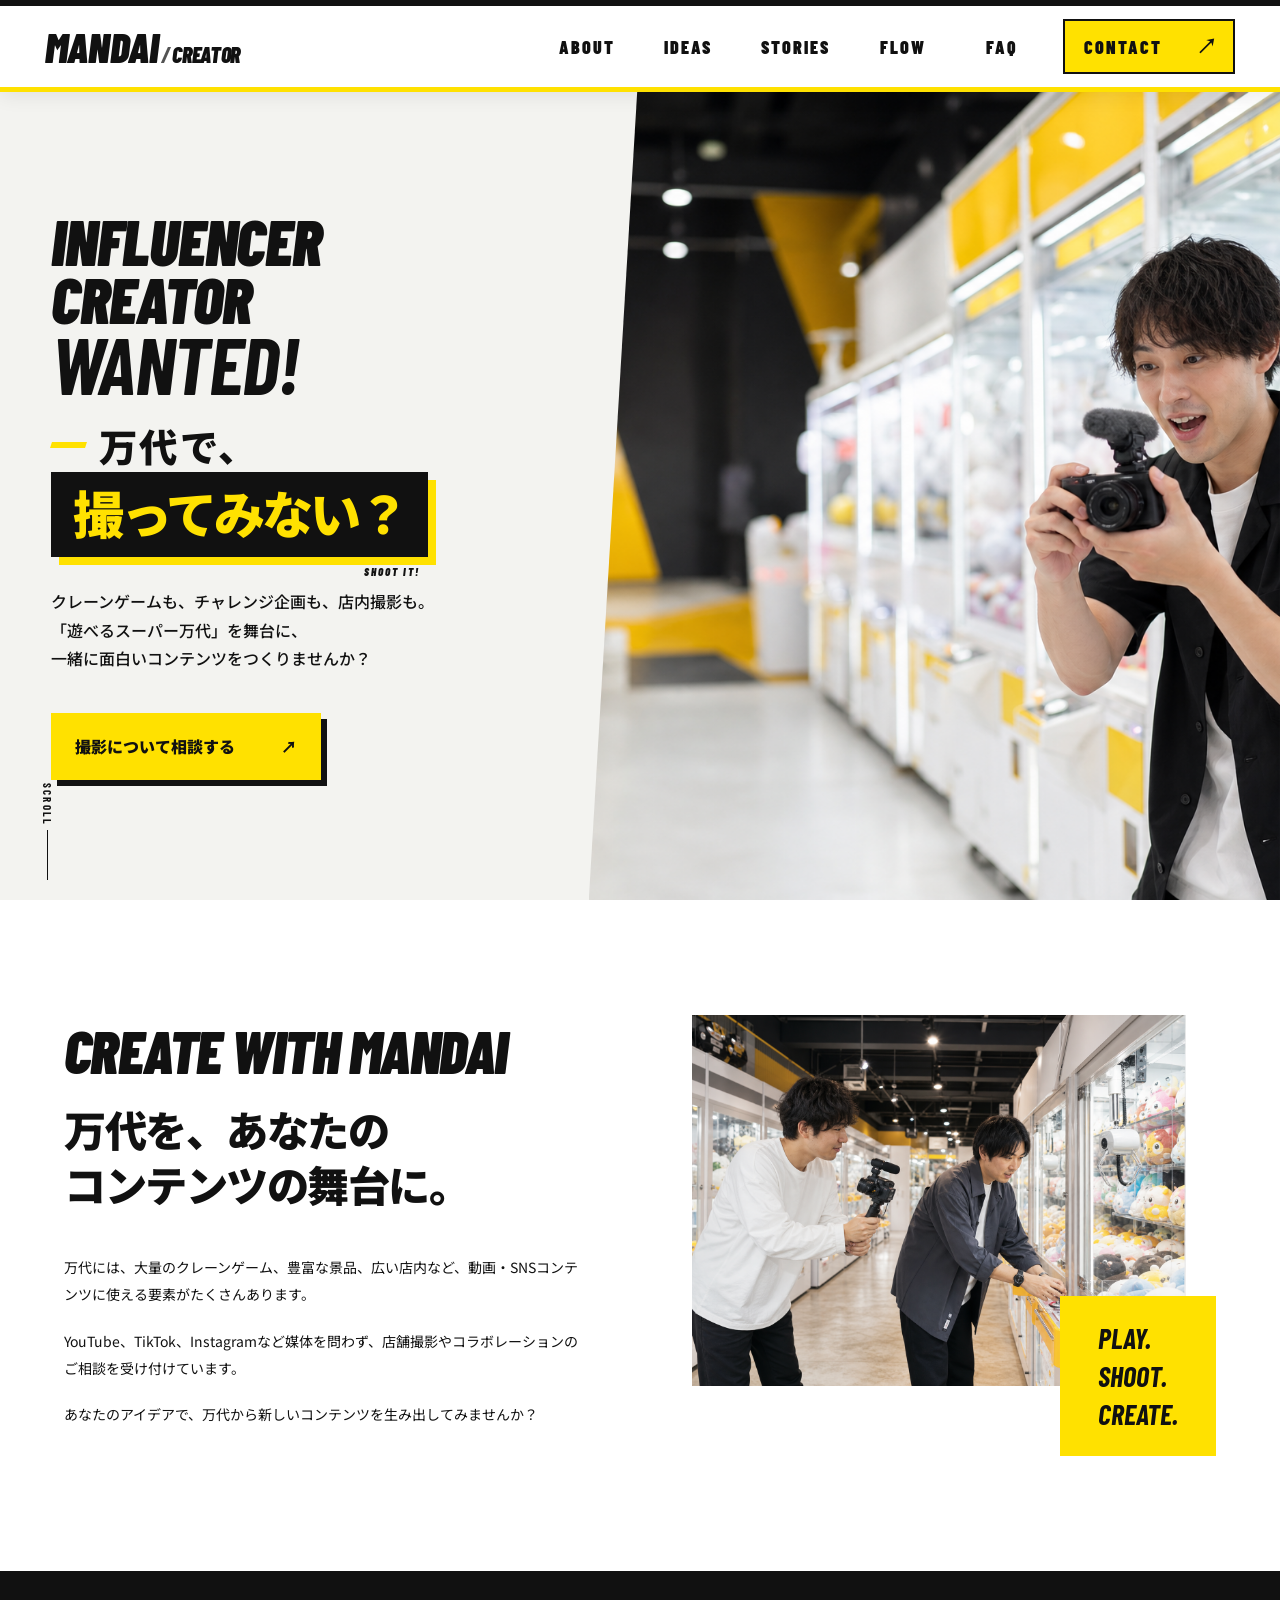
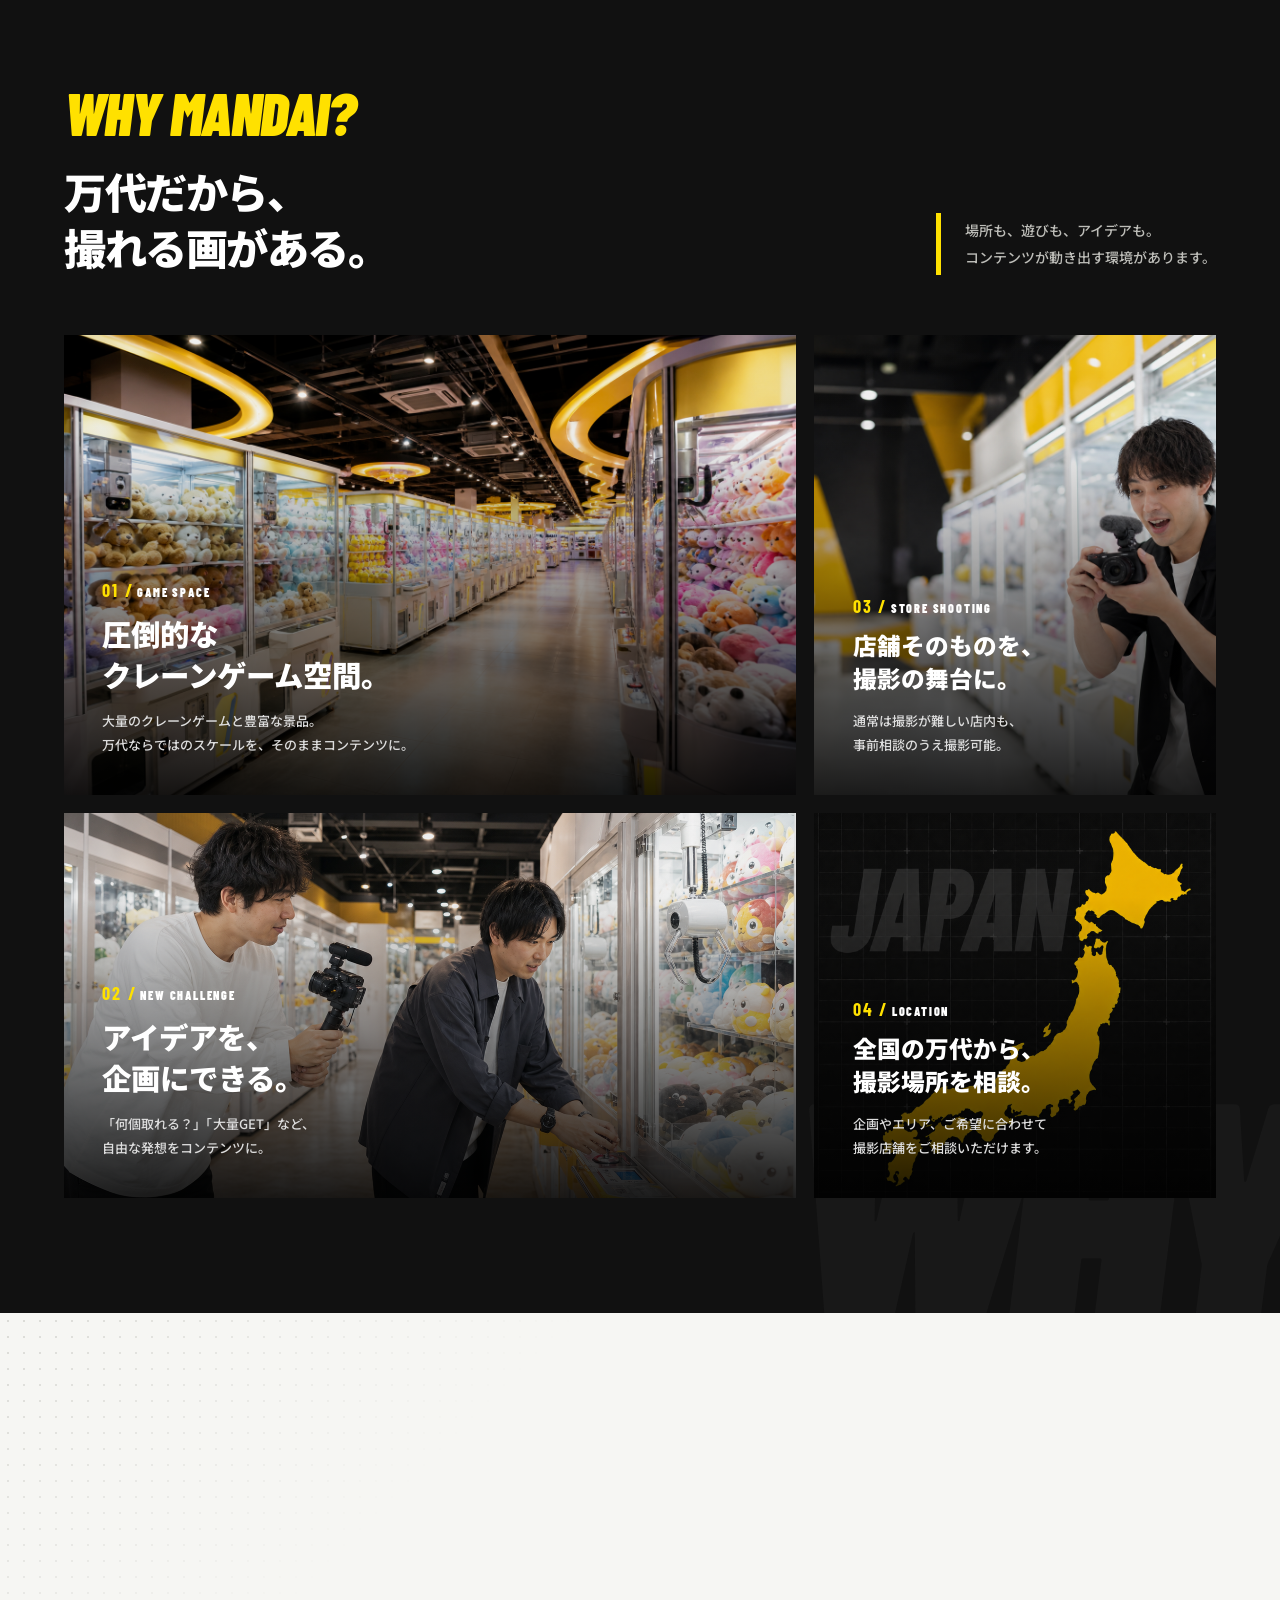
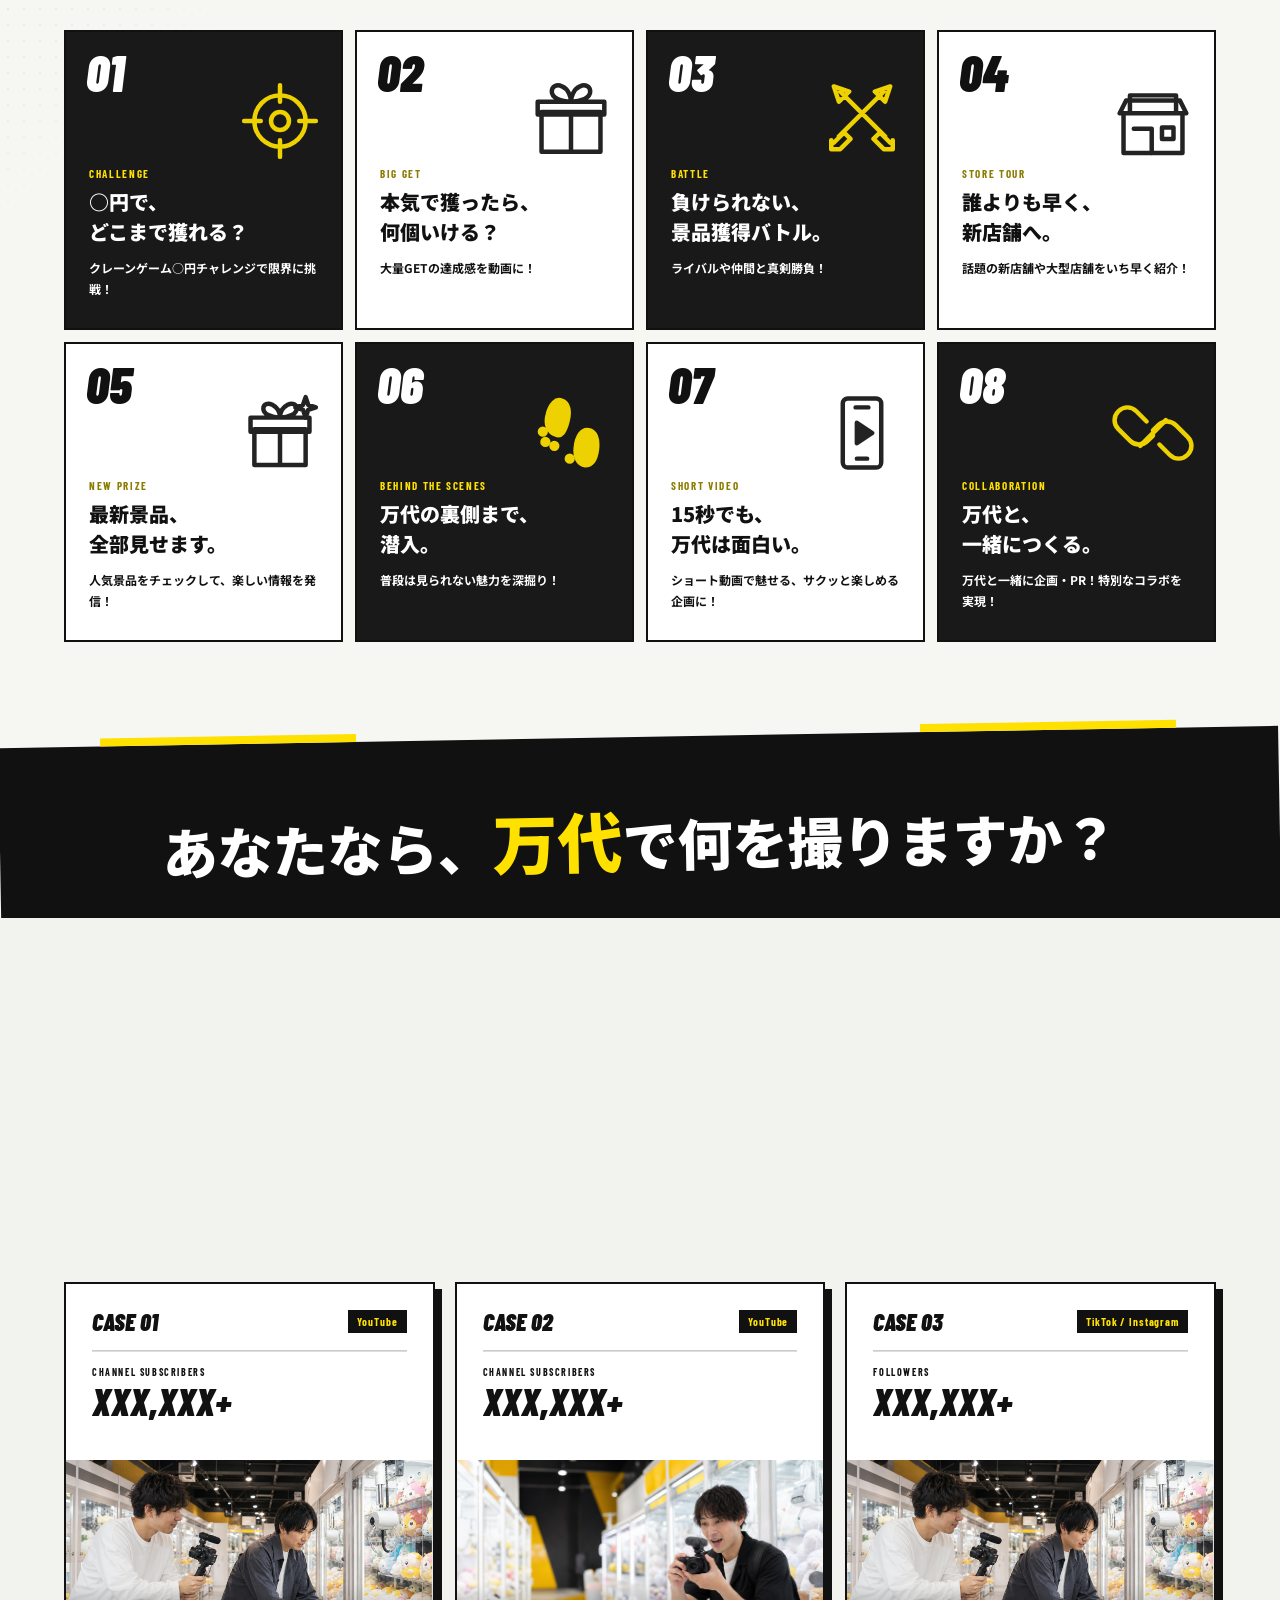
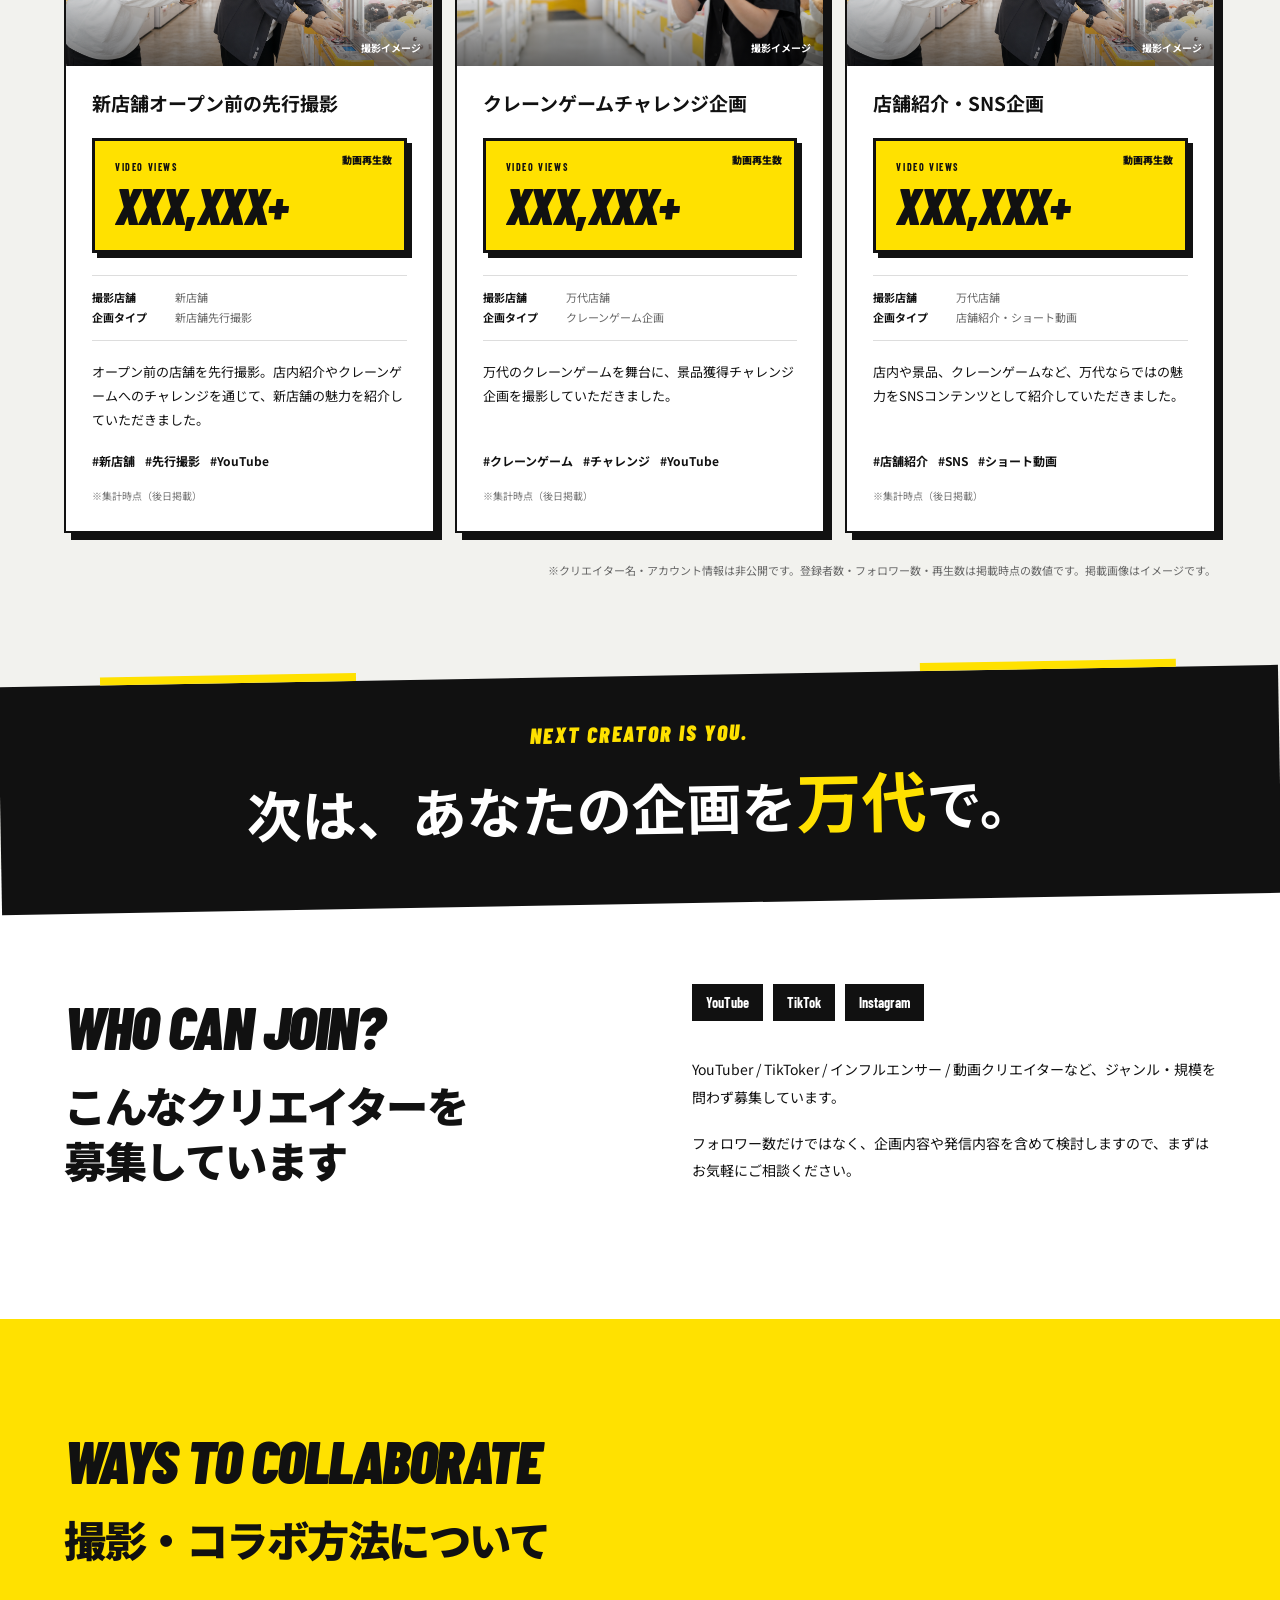
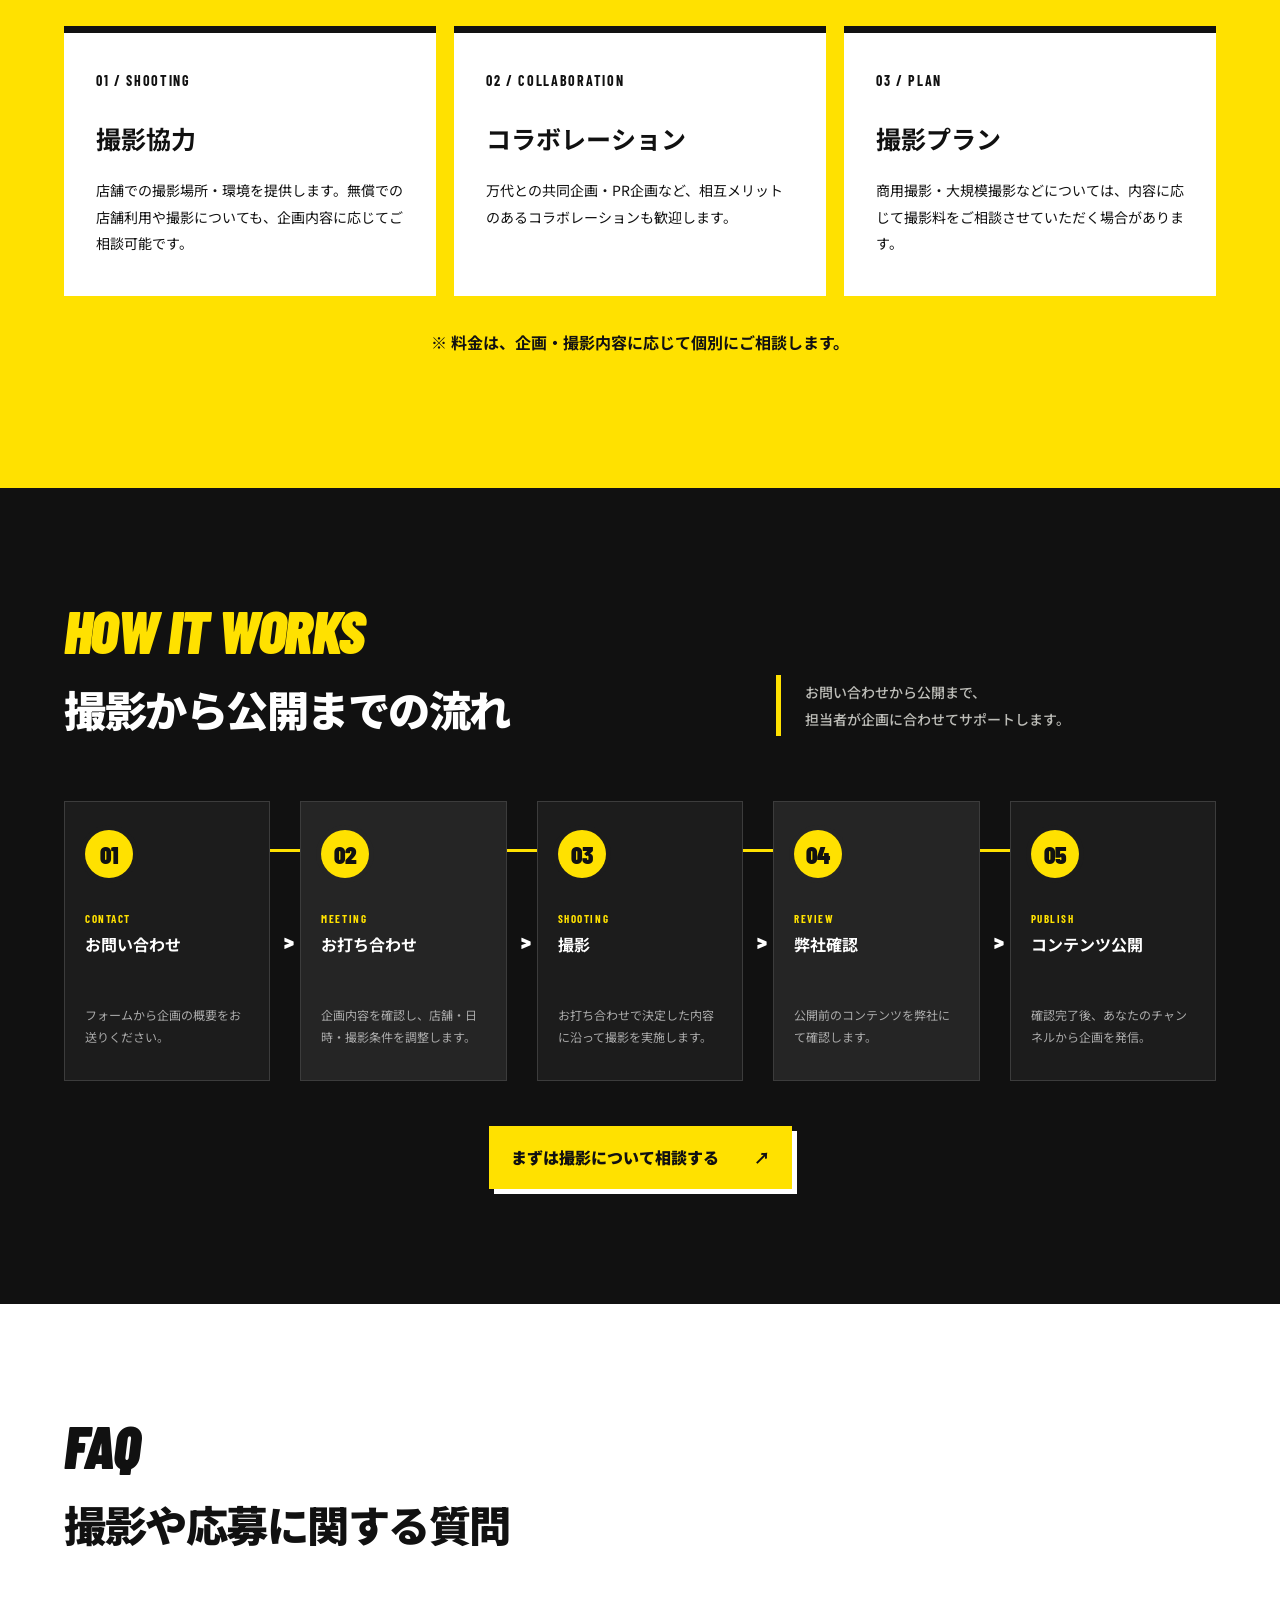
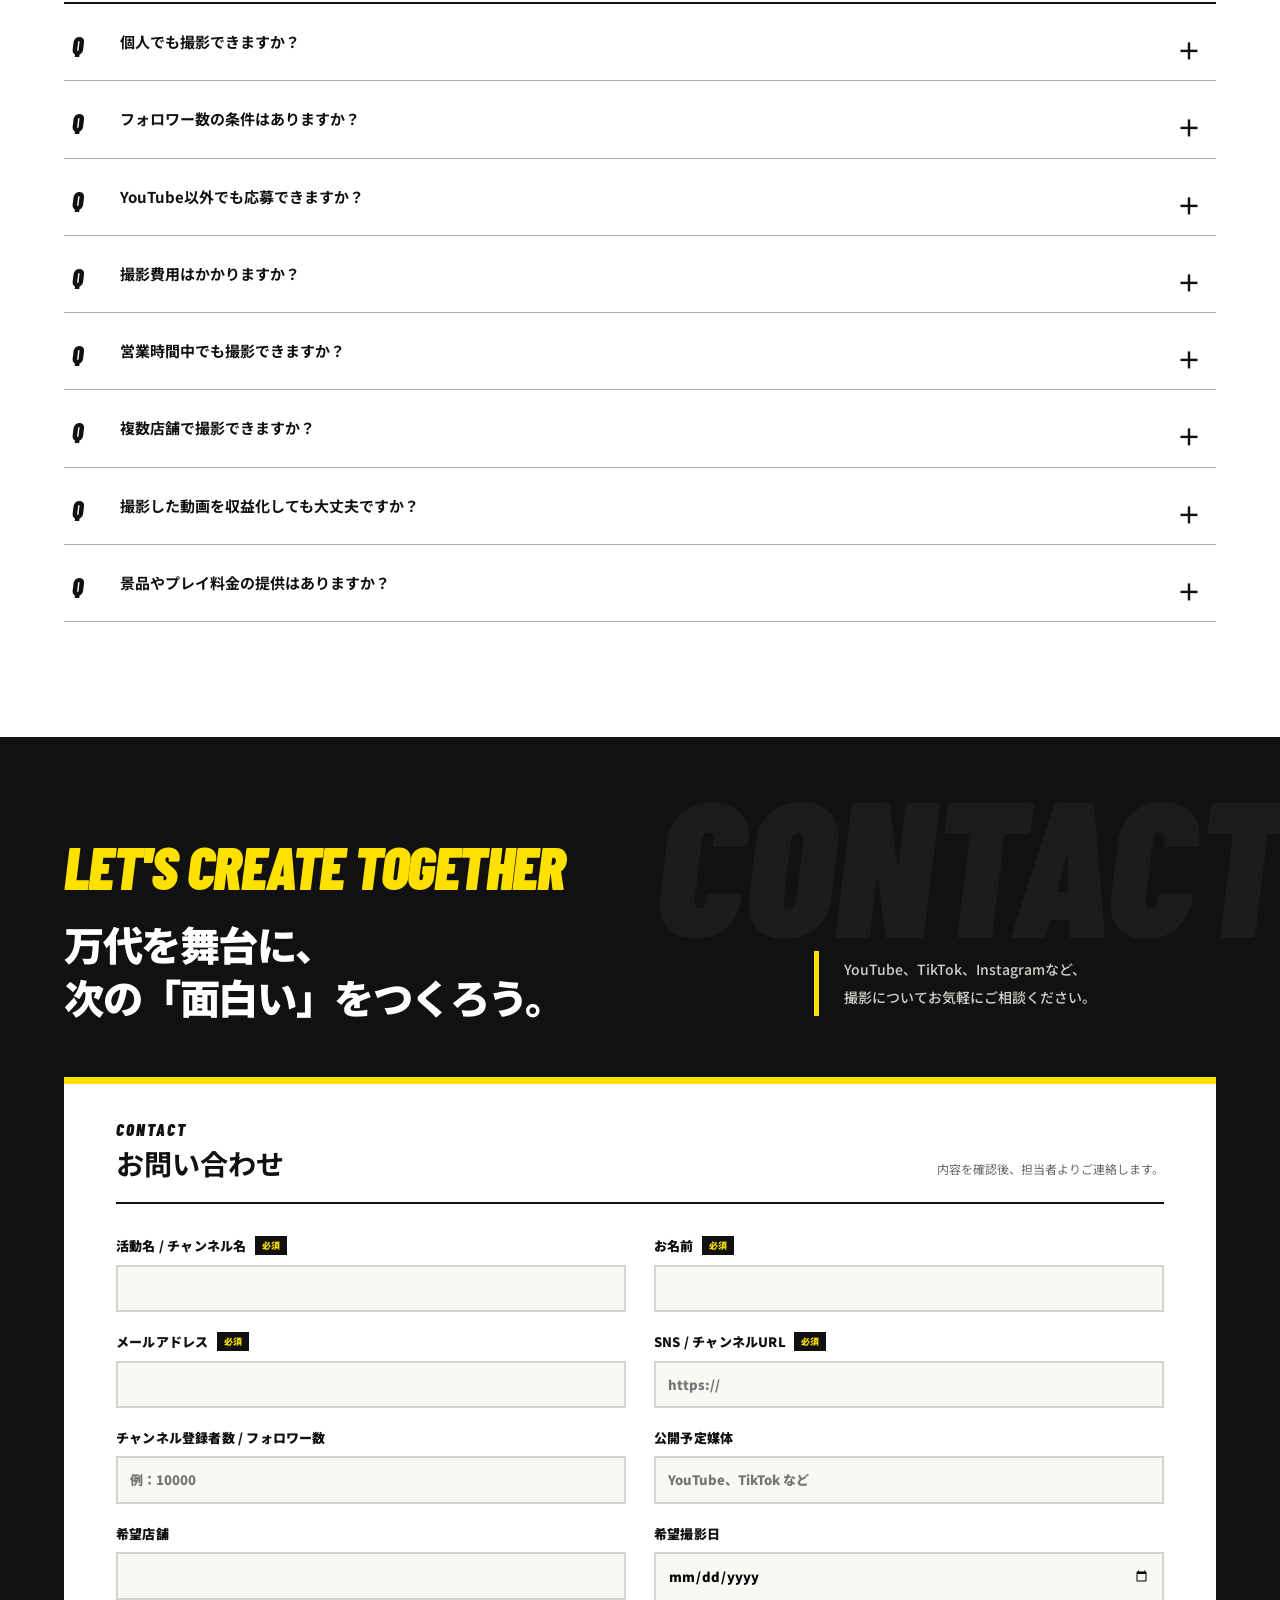
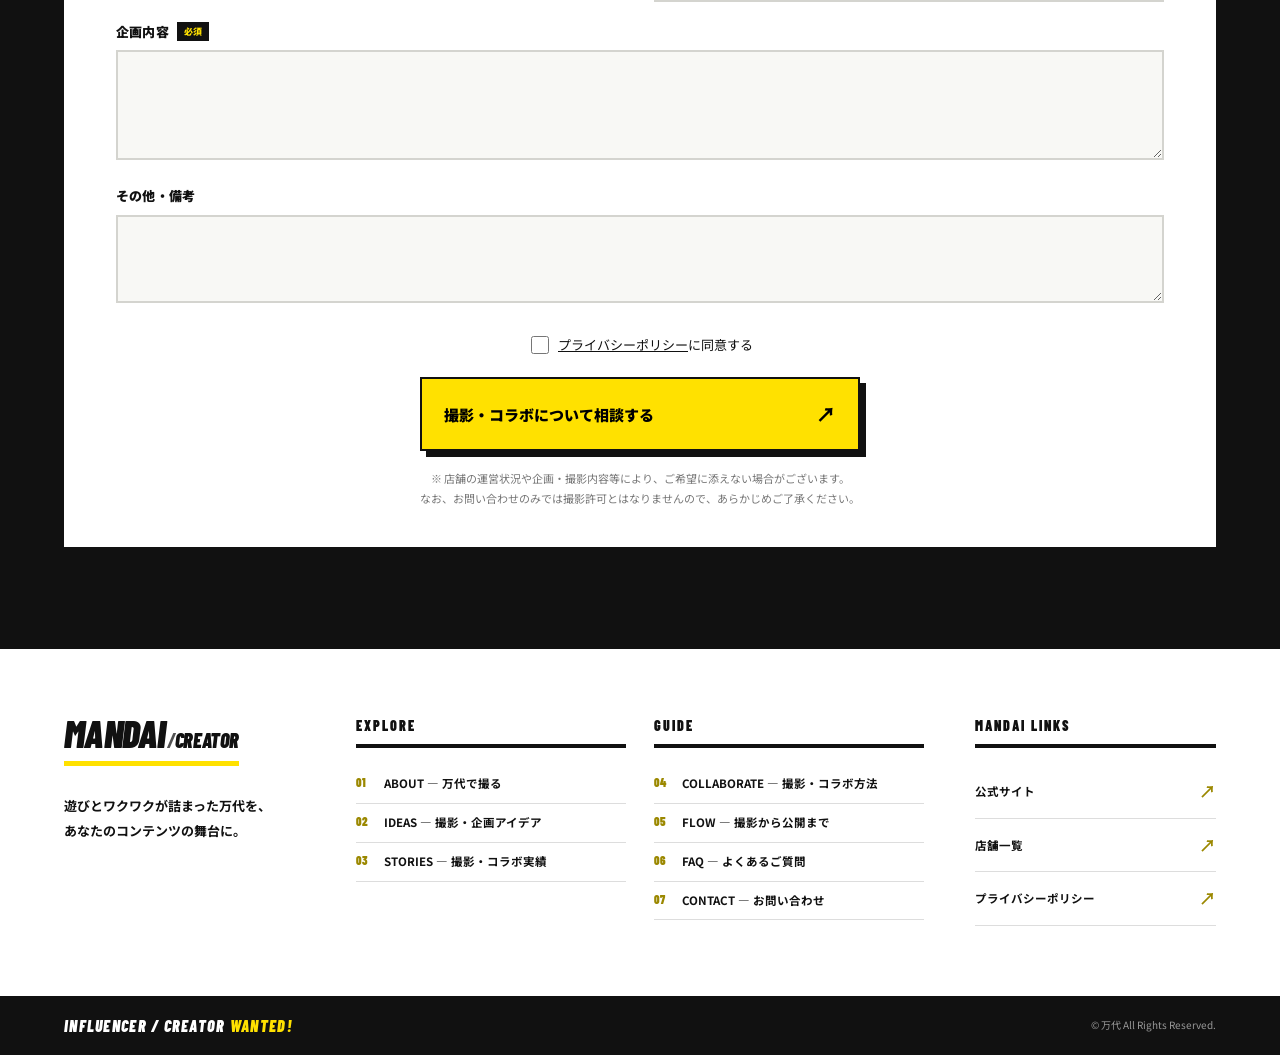
==== commit 665acbce: "Fix footer HTML structure in index.html" ====
--- a/index.html
+++ b/index.html
@@ -641,7 +641,7 @@
       </div>
       <div class="footer-v2-bottom">
         <strong>INFLUENCER / CREATOR <i>WANTED!</i></strong
-        ><small>© 万代 All Rights Reserved.</small><a href="#top">PAGE TOP ↑</a>
+        ><small>© 万代 All Rights Reserved.</small>
       </div>
     </footer>
   </body>
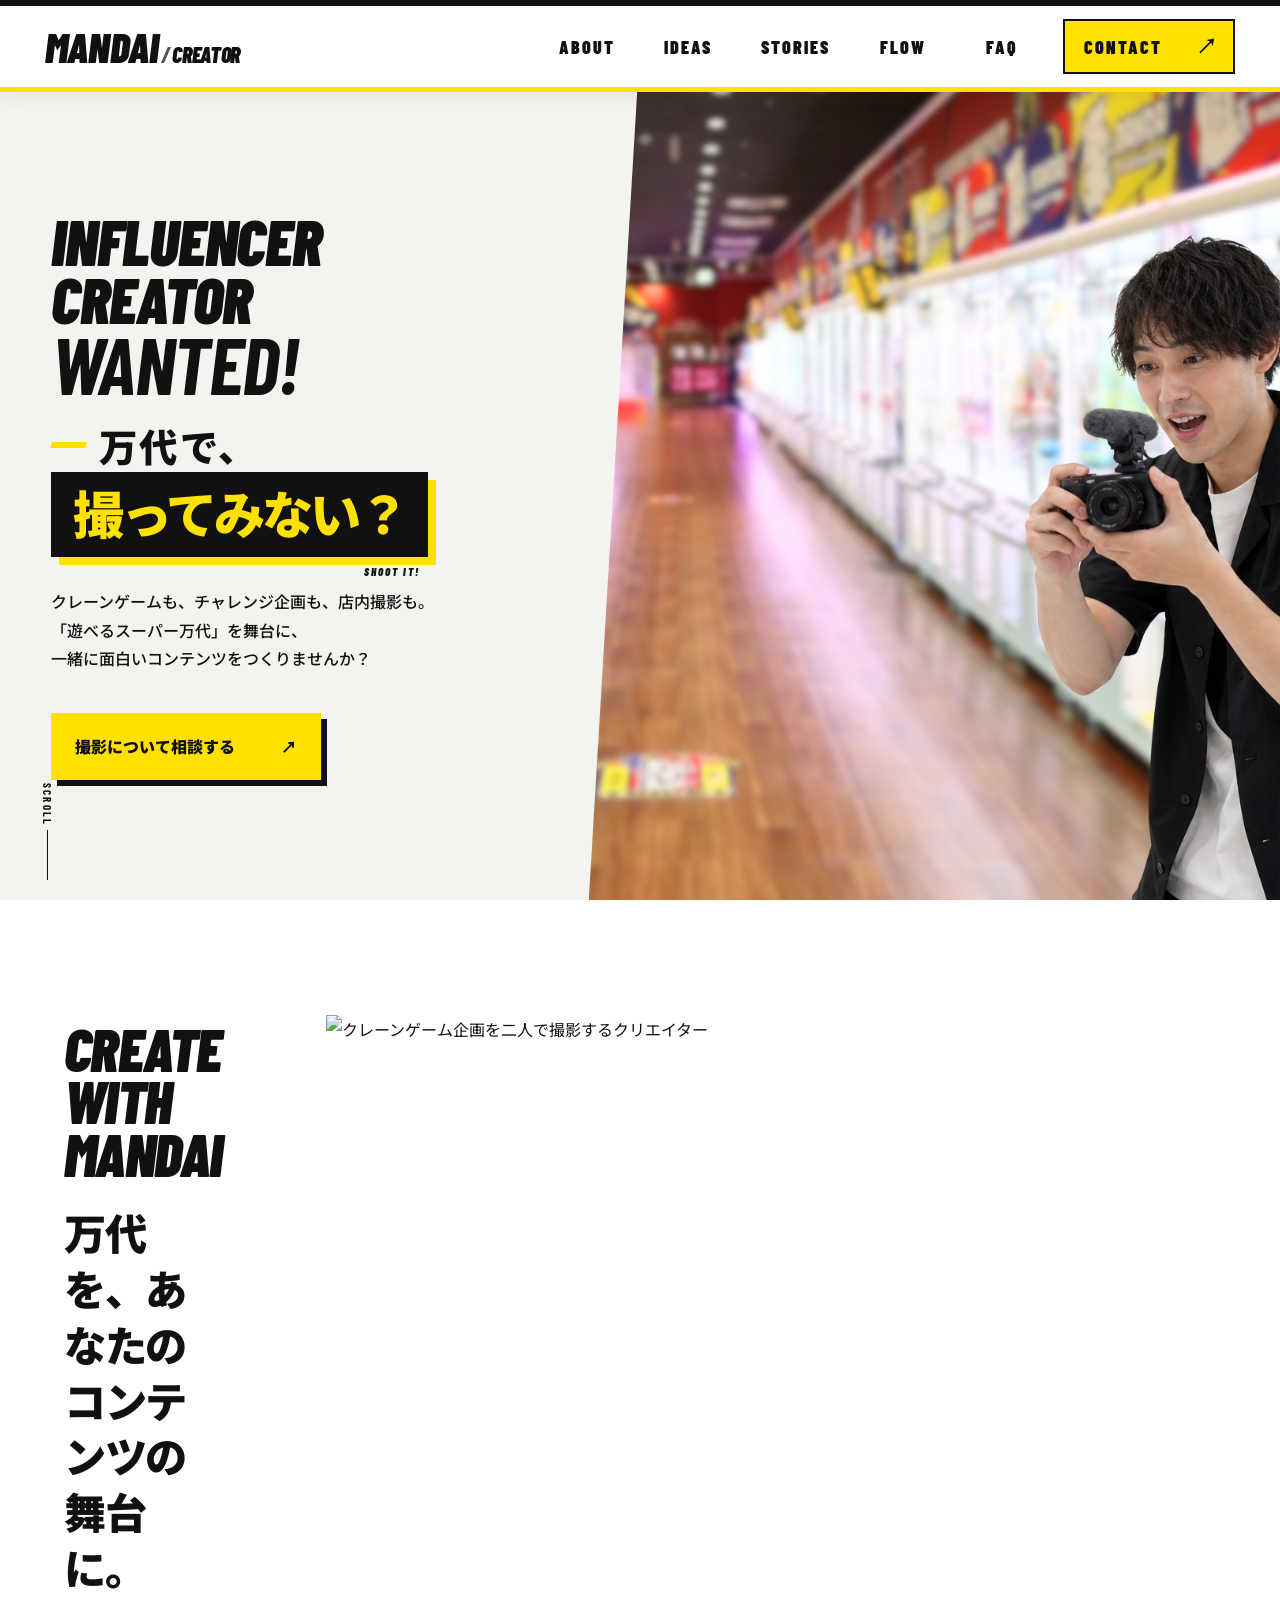
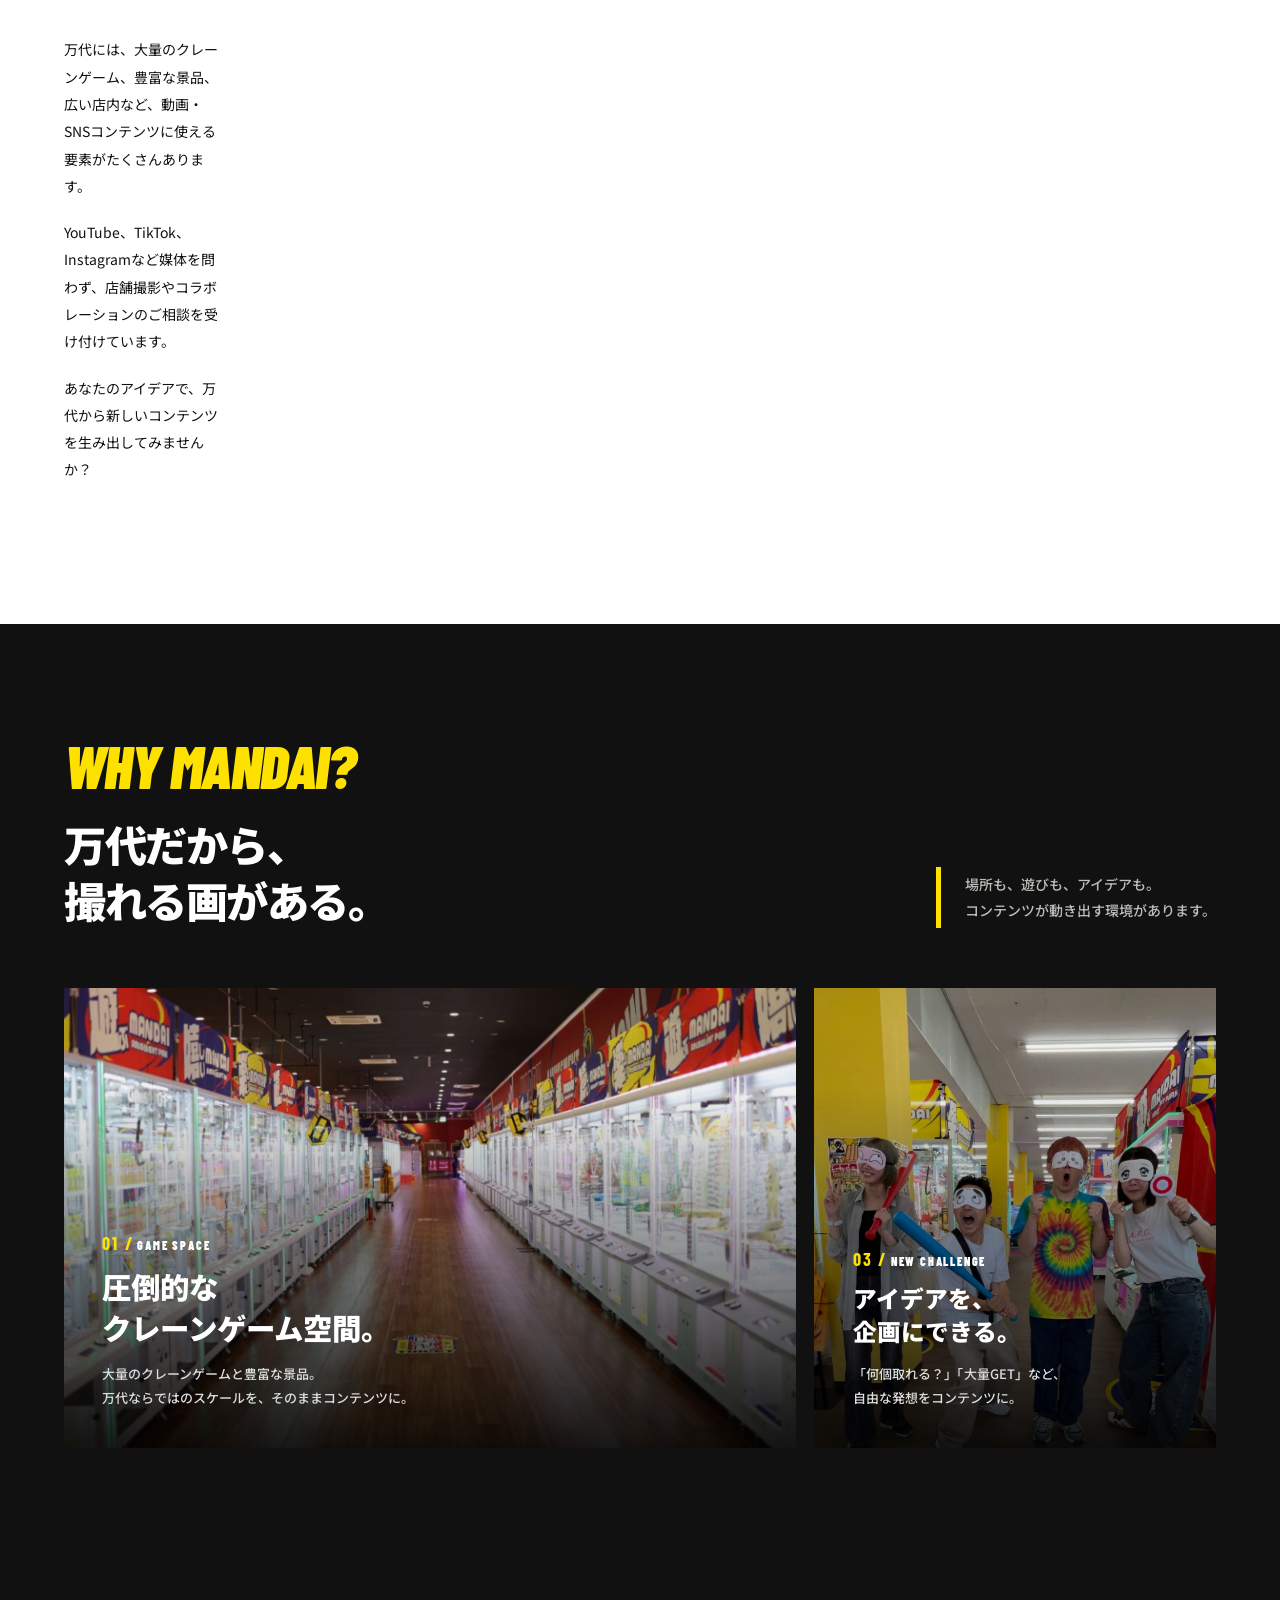
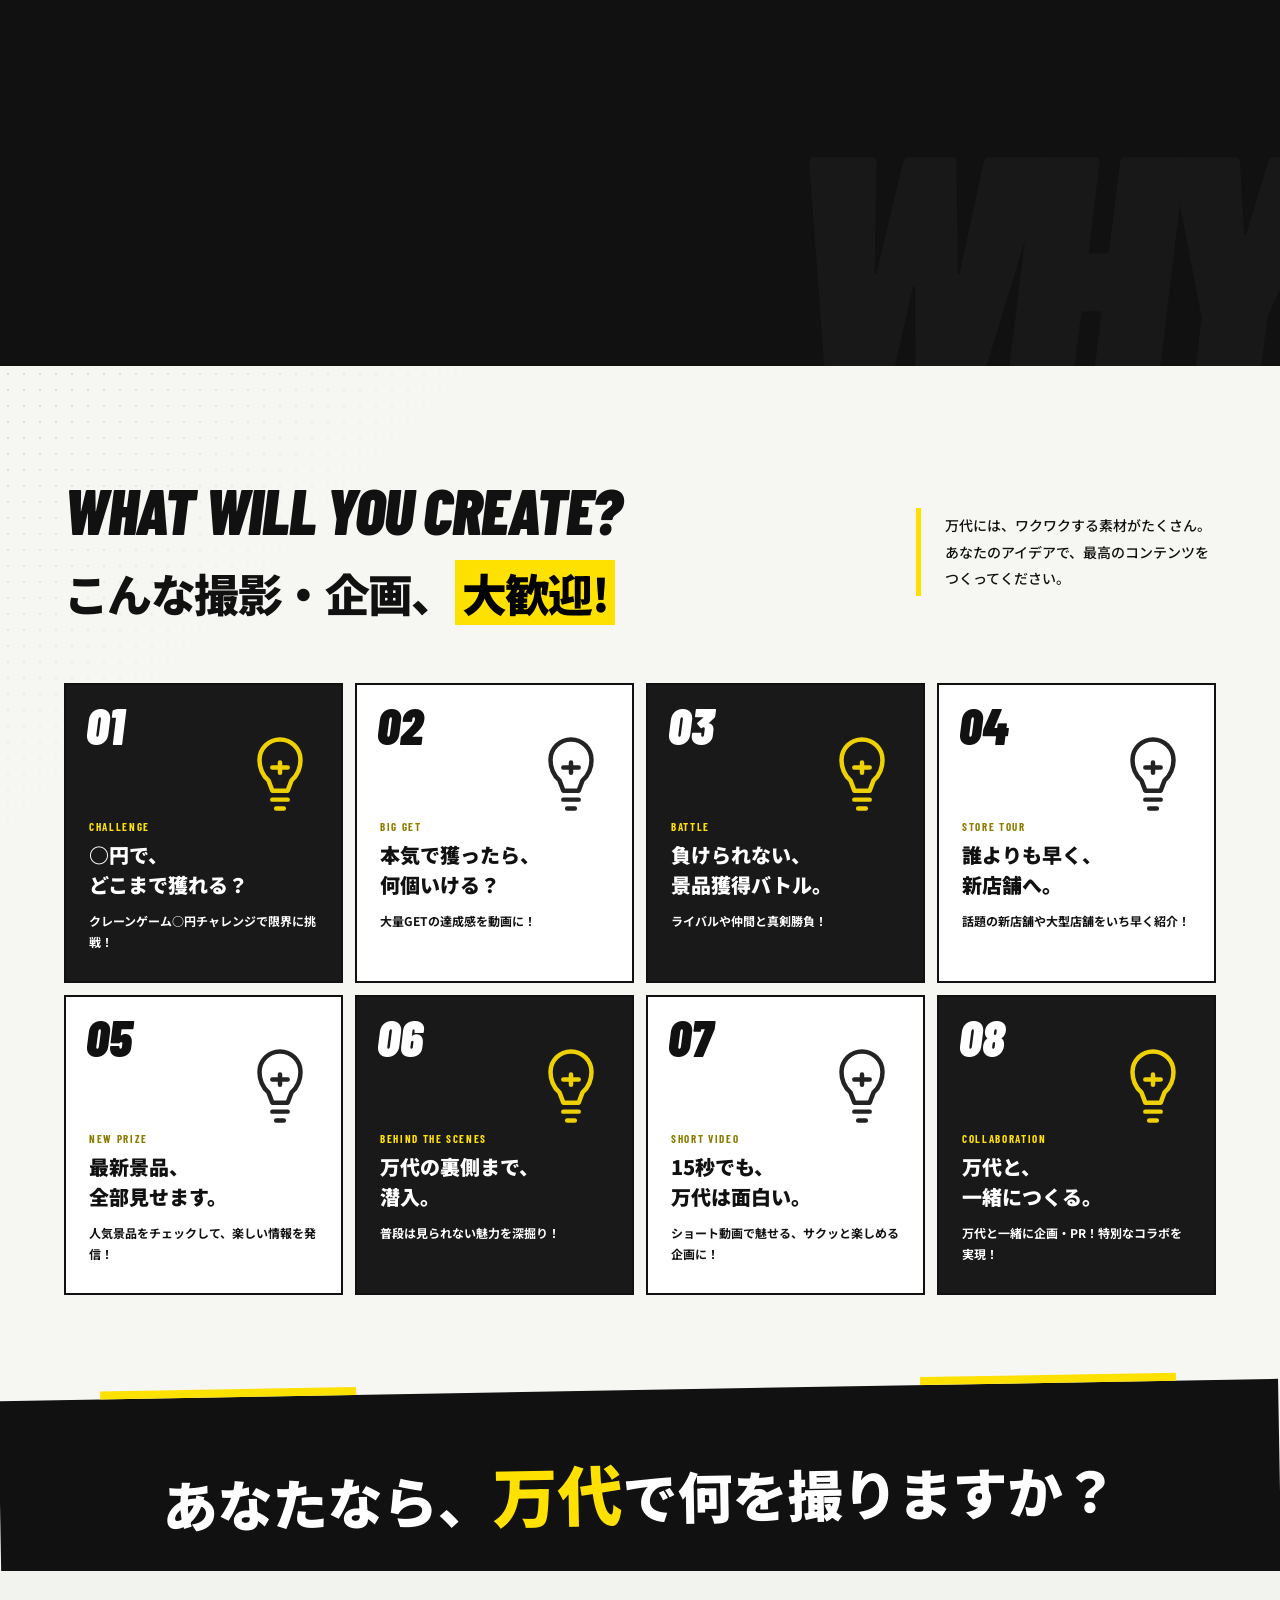
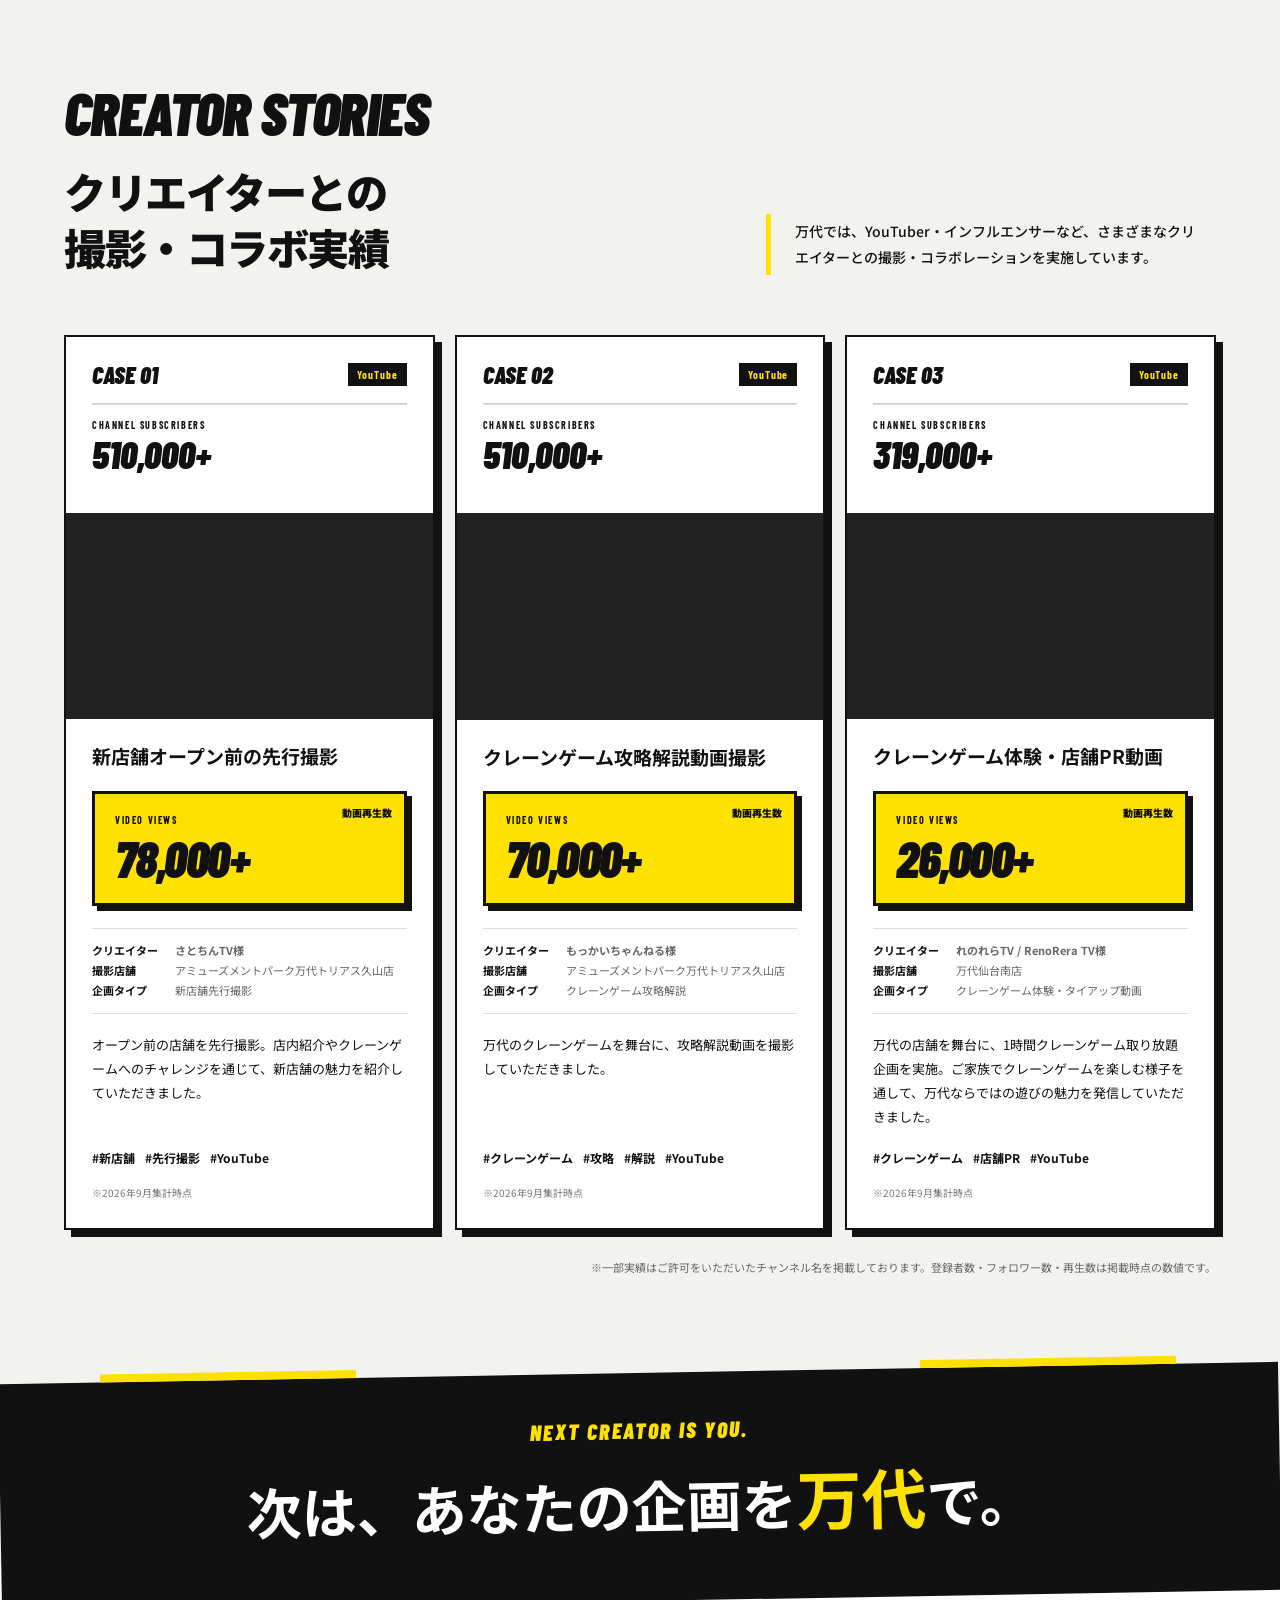
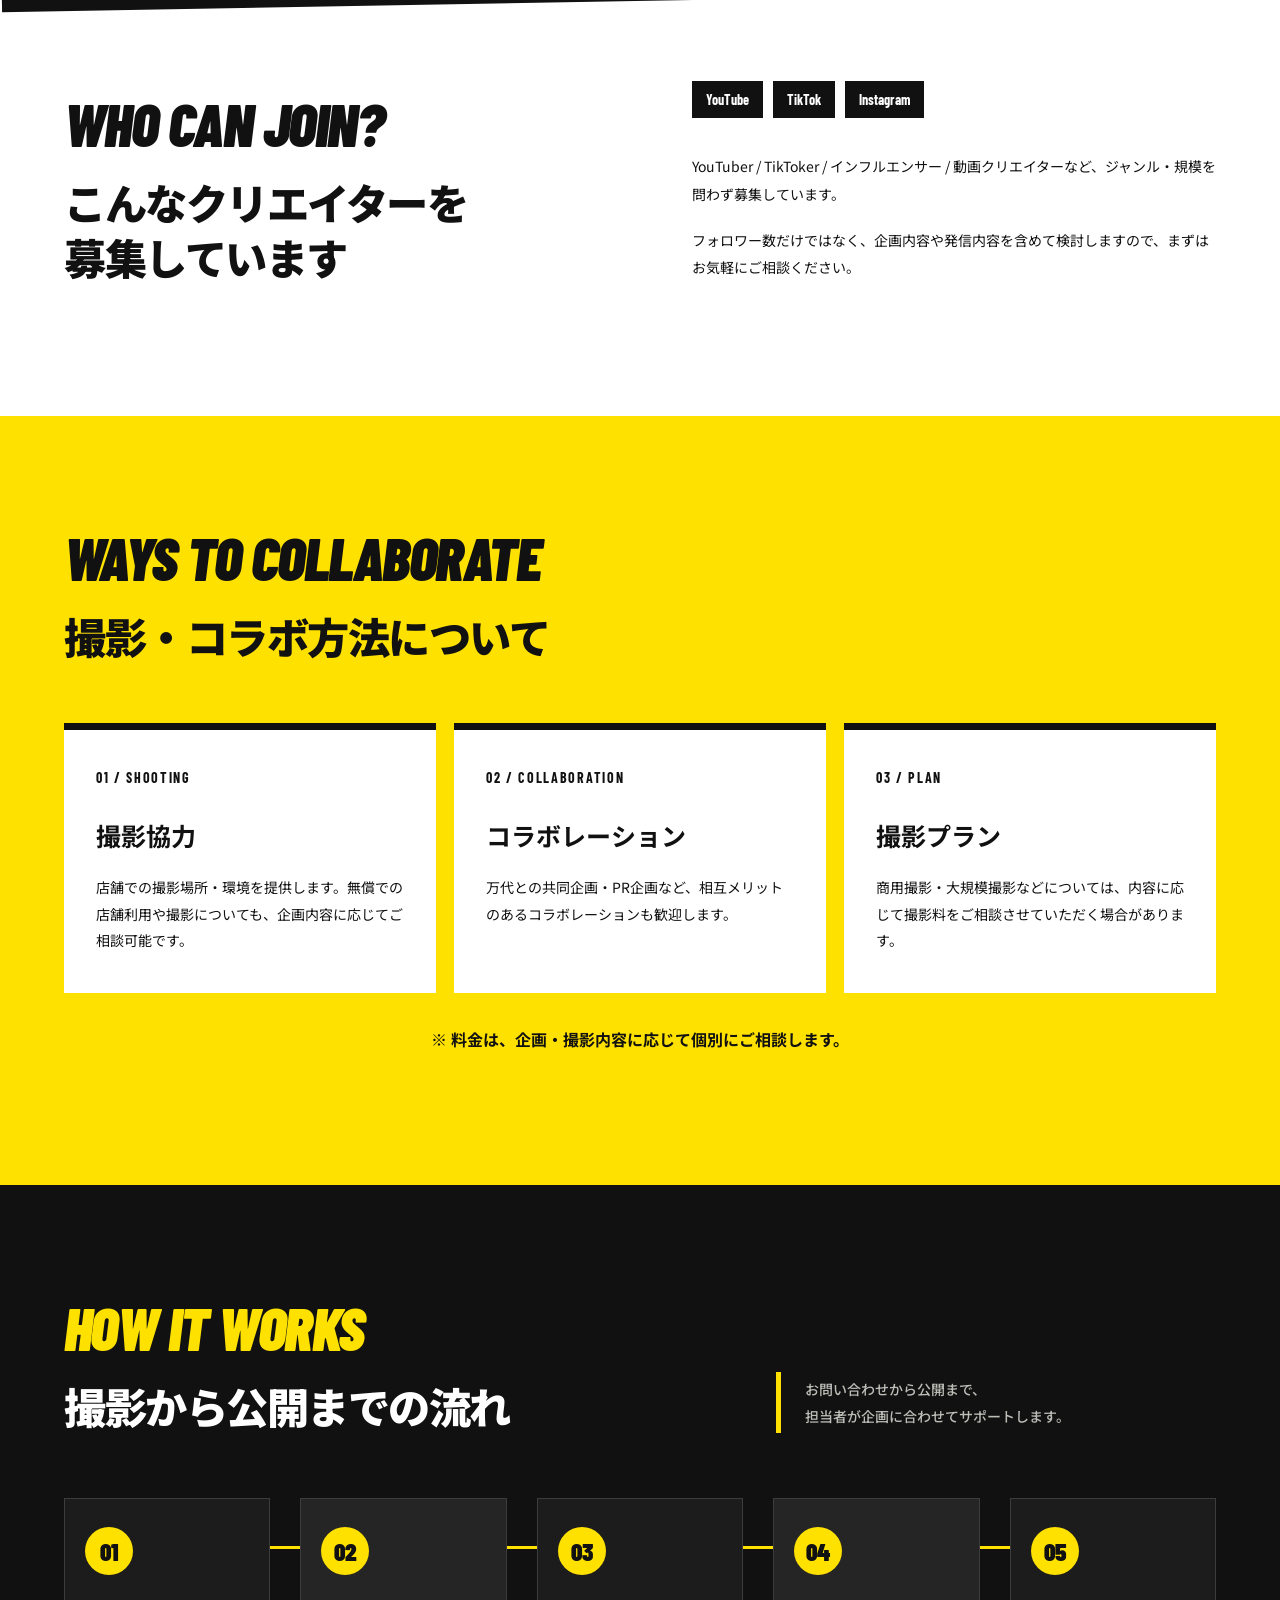
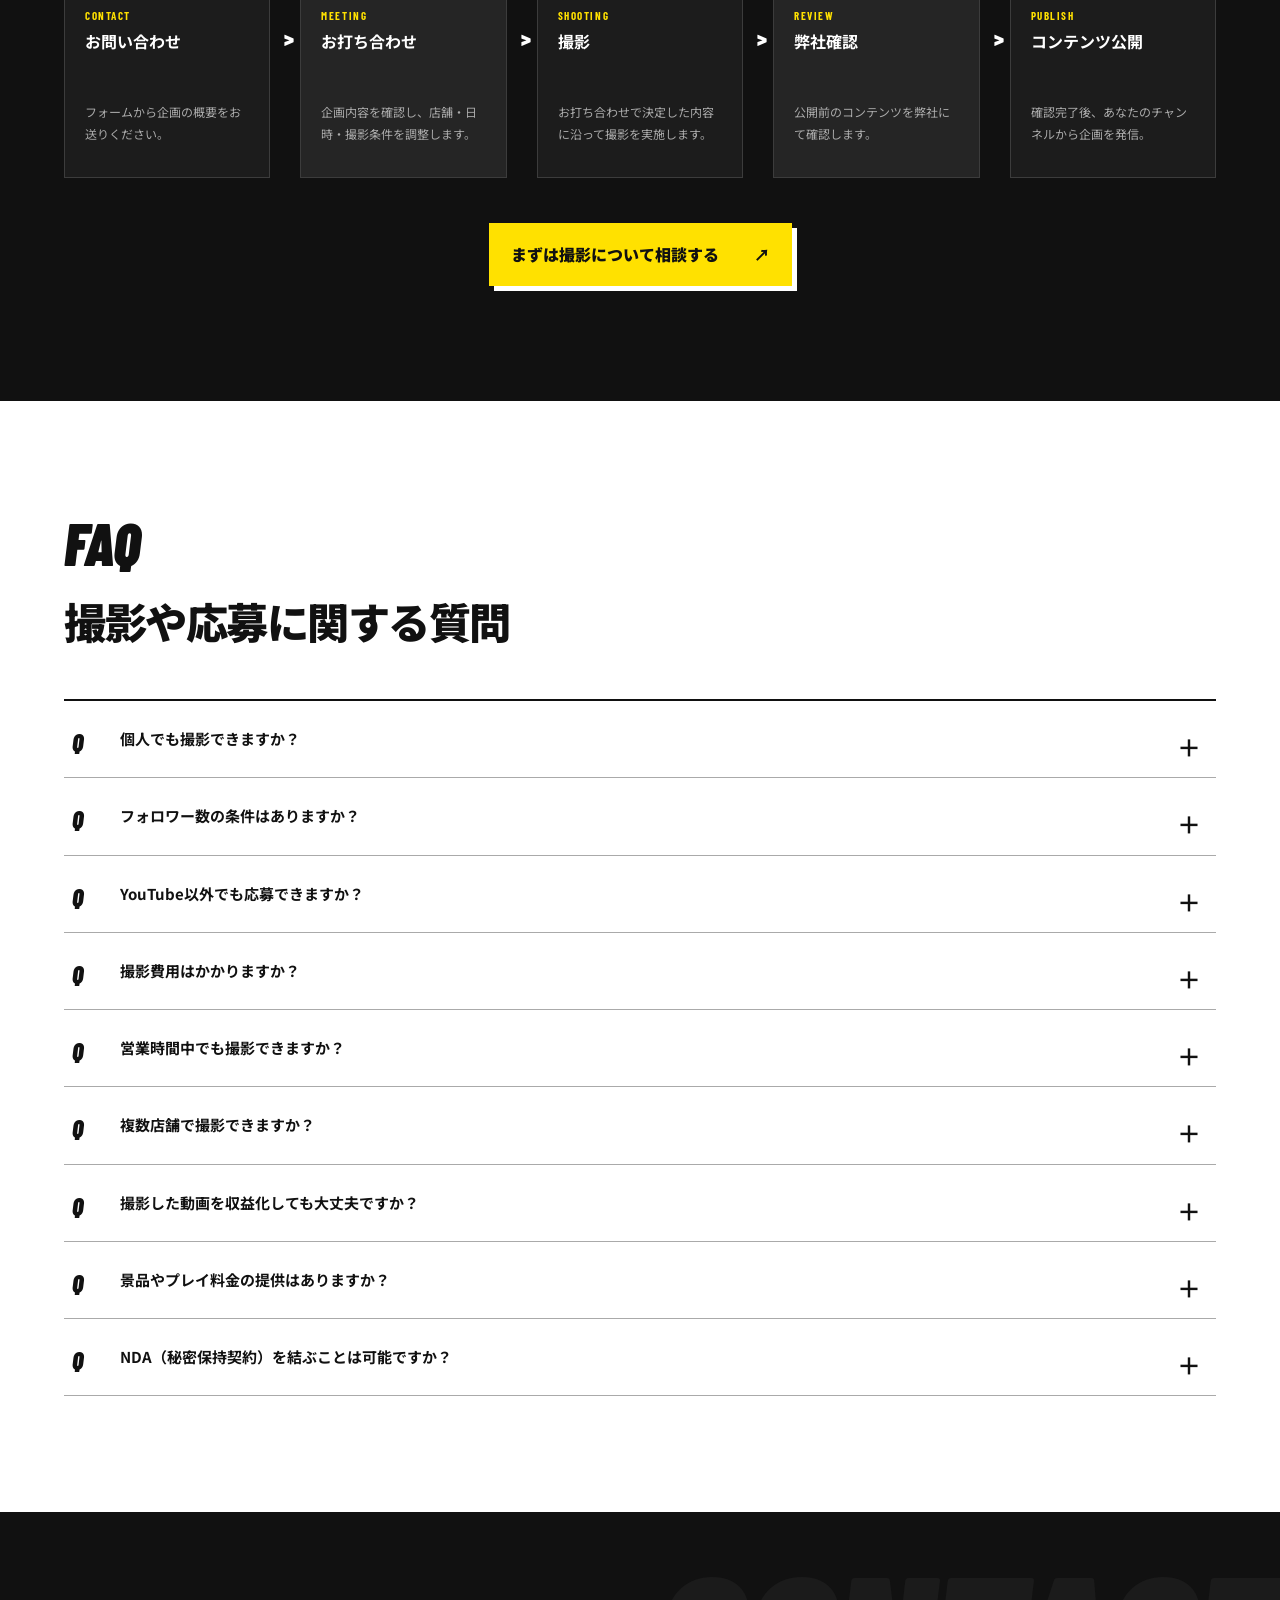
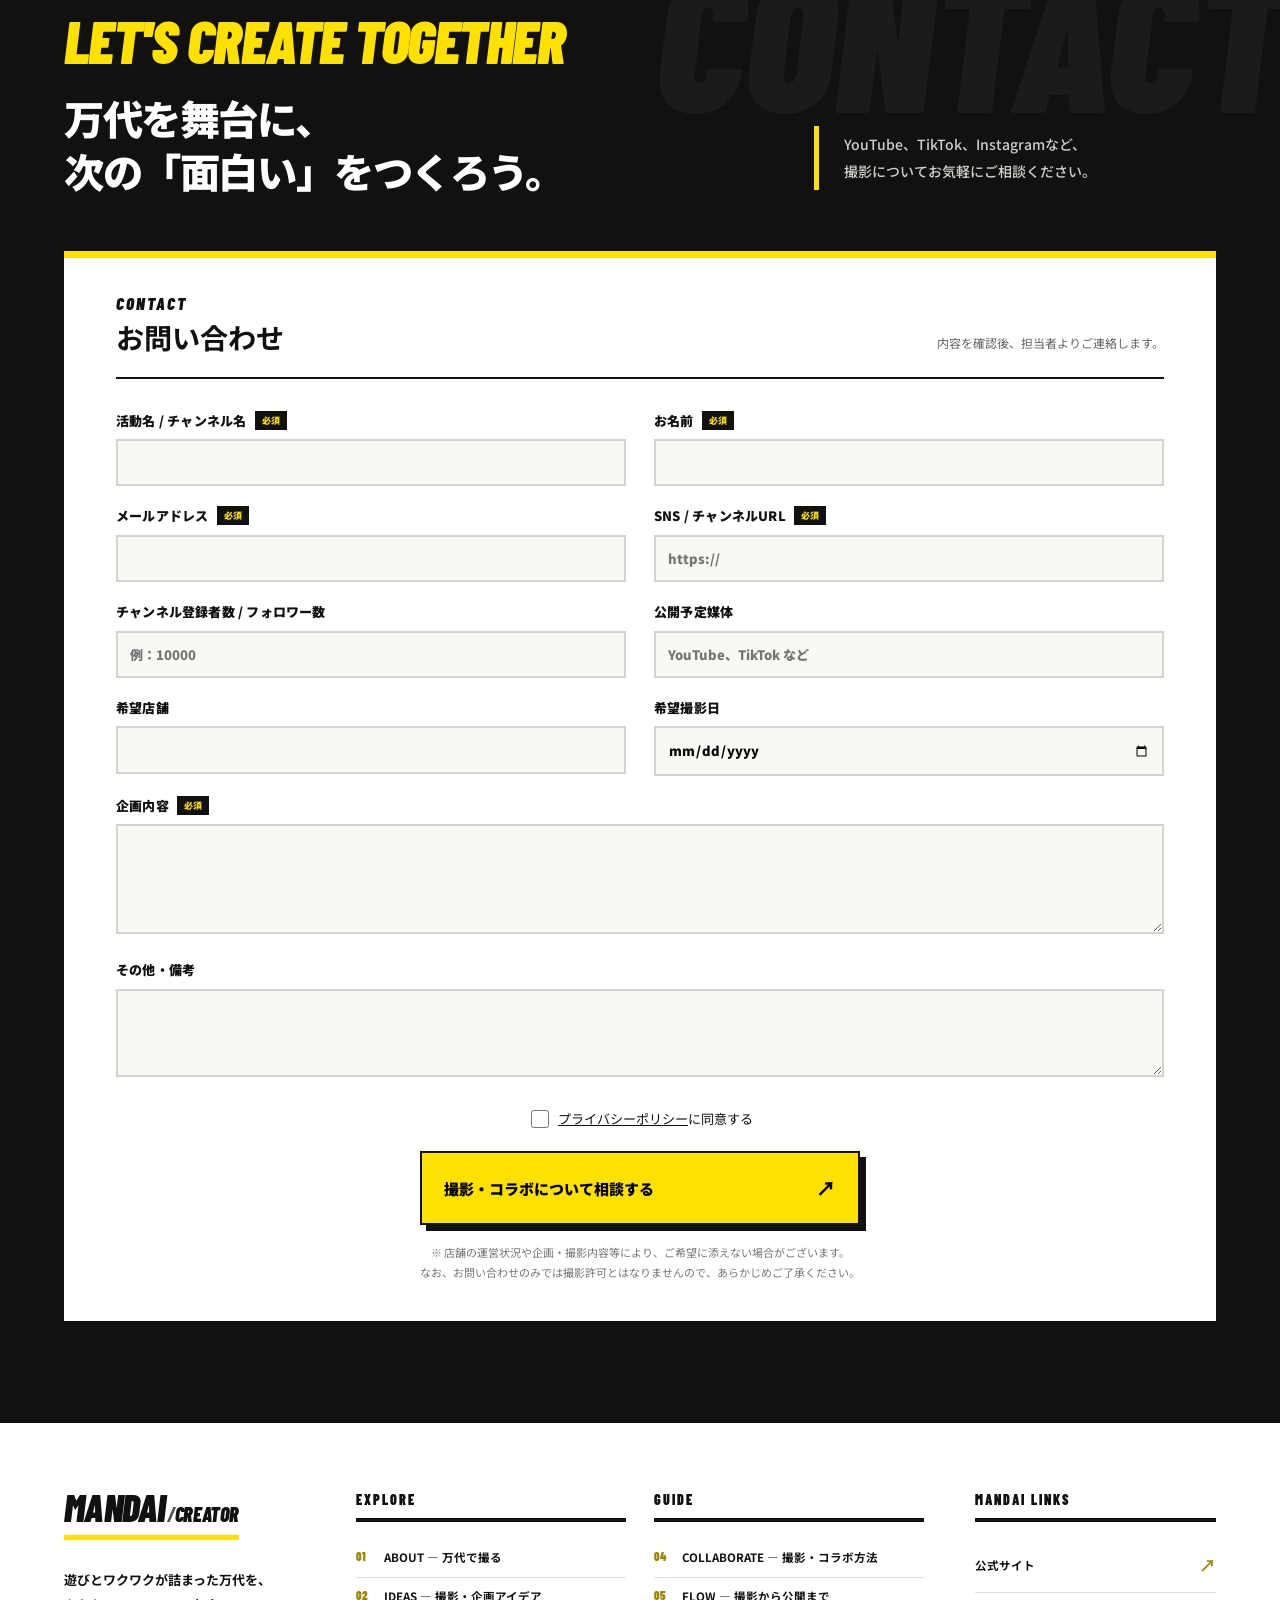
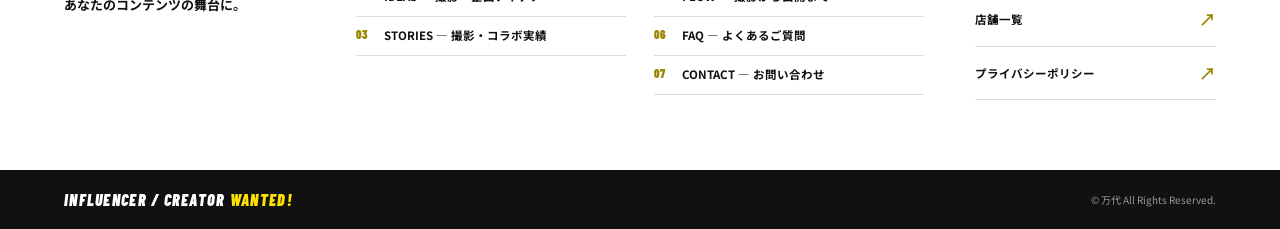
==== commit 3fea6357: "Add files via upload" ====
--- a/index.html
+++ b/index.html
@@ -1,648 +1,509 @@
-<!doctype html>
-<html lang="ja">
-  <head>
-    <meta charset="utf-8" />
-    <meta name="viewport" content="width=device-width,initial-scale=1" />
-    <title>インフルエンサー・YouTuber撮影募集｜遊べるスーパー万代</title>
-    <meta
-      name="description"
-      content="万代では、YouTube・TikTok・Instagramなどで活動するインフルエンサー様・クリエイター様の店舗撮影やコラボレーションを募集しています。"
-    />
-    <meta
-      property="og:title"
-      content="インフルエンサー・YouTuber撮影募集｜遊べるスーパー万代"
-    />
-    <meta
-      property="og:description"
-      content="万代を、あなたのコンテンツの舞台に。店舗撮影やコラボレーションをご相談ください。"
-    />
-    <meta property="og:type" content="website" />
-    <meta property="og:image" content="assets/images/hero.png" />
-    <link
-      rel="preload"
-      as="image"
-      href="assets/images/hero.png"
-      type="image/png"
-    />
-    <link rel="stylesheet" href="assets/css/style.css" />
-    <script src="assets/js/cases.js" defer></script>
-    <script src="assets/js/main.js" defer></script>
-  </head>
-  <body id="top">
-    <a class="skip" href="#main">本文へ移動</a>
-    <header class="site-header">
-      <a
-        class="creator-brand"
-        href="#top"
-        aria-label="MANDAI CREATOR ページトップへ"
-        ><span class="creator-brand__mandai">MANDAI</span
-        ><span class="creator-brand__slash">/</span
-        ><span class="creator-brand__creator">CREATOR</span></a
-      >
-      <button
-        class="menu"
-        type="button"
-        aria-expanded="false"
-        aria-controls="global-nav"
-      >
-        <span></span><span></span><span></span><b>MENU</b>
-      </button>
-      <nav id="global-nav" aria-label="グローバルナビゲーション">
-        <a href="#about"
-          ><span class="nav-en">ABOUT</span><span class="nav-ja">撮る</span></a
-        ><a href="#ideas"
-          ><span class="nav-en">IDEAS</span><span class="nav-ja">企画</span></a
-        ><a href="#cases"
-          ><span class="nav-en">STORIES</span
-          ><span class="nav-ja">実績</span></a
-        ><a href="#flow"
-          ><span class="nav-en">FLOW</span><span class="nav-ja">流れ</span></a
-        ><a href="#faq"
-          ><span class="nav-en">FAQ</span><span class="nav-ja">質問</span></a
-        ><a class="nav-cta" href="#contact"
-          ><span class="nav-en">CONTACT</span
-          ><span class="nav-ja">お問い合わせ</span><b>↗</b></a
-        >
-      </nav>
-    </header>
-
-    <main id="main">
-      <section class="hero">
-        <div class="hero-copy reveal">
-          <p class="eyebrow hero-en">
-            INFLUENCER<br />CREATOR<br /><strong>WANTED!</strong>
-          </p>
-          <h1 class="hero-title">
-            <span class="hero-kicker">万代で、</span
-            ><em class="hero-punch"><span>撮ってみない？</span></em>
-          </h1>
-          <p>
-            クレーンゲームも、チャレンジ企画も、店内撮影も。<br />「遊べるスーパー万代」を舞台に、<br />一緒に面白いコンテンツをつくりませんか？
-          </p>
-          <a class="button" href="#contact"
-            >撮影について相談する <span>↗</span></a
-          >
-        </div>
-        <figure class="hero-media">
-          <img
-            src="assets/images/hero.png"
-            width="1536"
-            height="1024"
-            alt="クレーンゲームが並ぶ店内で動画を撮影するクリエイター"
-          />
-        </figure>
-        <p class="scroll">SCROLL <span></span></p>
-      </section>
-
-      <section class="section message" id="about">
-        <div class="wrap message-grid">
-          <div class="reveal">
-            <header class="section-head">
-              <p>CREATE WITH MANDAI</p>
-              <h2>万代を、あなたの<br />コンテンツの舞台に。</h2>
-            </header>
-            <div class="body-copy">
-              <p>
-                万代には、大量のクレーンゲーム、豊富な景品、広い店内など、動画・SNSコンテンツに使える要素がたくさんあります。
-              </p>
-              <p>
-                YouTube、TikTok、Instagramなど媒体を問わず、店舗撮影やコラボレーションのご相談を受け付けています。
-              </p>
-              <p>
-                あなたのアイデアで、万代から新しいコンテンツを生み出してみませんか？
-              </p>
-            </div>
-          </div>
-          <div class="photo-stack reveal">
-            <img
-              src="assets/images/message-01.png"
-              alt="クレーンゲーム企画を二人で撮影するクリエイター"
-              loading="lazy"
-              width="1365"
-              height="1024"
-            />
-            <div class="yellow-card">
-              <b>PLAY.</b><b>SHOOT.</b><b>CREATE.</b>
-            </div>
-          </div>
-        </div>
-      </section>
-
-      <section class="section dark why-section">
-        <div class="wrap">
-          <div class="why-heading">
-            <header class="section-head light reveal">
-              <p>WHY MANDAI?</p>
-              <h2>万代だから、<br />撮れる画がある。</h2>
-            </header>
-            <p class="why-lead reveal">
-              場所も、遊びも、アイデアも。<br />コンテンツが動き出す環境があります。
-            </p>
-          </div>
-          <div class="why-grid">
-            <article class="why-card why-card-game reveal">
-              <img
-                src="assets/images/why-game-space.png"
-                alt="クレーンゲームが数多く並ぶ広大なゲーム空間"
-                loading="lazy"
-                width="1536"
-                height="1024"
-              />
-              <div class="why-card-copy">
-                <p class="why-label"><b>01 /</b> GAME SPACE</p>
-                <h3>圧倒的な<br />クレーンゲーム空間。</h3>
-                <p>
-                  大量のクレーンゲームと豊富な景品。<br />万代ならではのスケールを、そのままコンテンツに。
-                </p>
-              </div>
-            </article>
-            <article class="why-card why-card-shoot reveal">
-              <img
-                src="assets/images/hero.png"
-                alt="店内でカメラを使い動画撮影するクリエイター"
-                loading="lazy"
-                width="1536"
-                height="1024"
-              />
-              <div class="why-card-copy">
-                <p class="why-label"><b>03 /</b> STORE SHOOTING</p>
-                <h3>店舗そのものを、<br />撮影の舞台に。</h3>
-                <p>通常は撮影が難しい店内も、<br />事前相談のうえ撮影可能。</p>
-              </div>
-            </article>
-            <article class="why-card why-card-challenge reveal">
-              <img
-                src="assets/images/message-01.png"
-                alt="クレーンゲーム企画に挑戦する二人のクリエイター"
-                loading="lazy"
-                width="1365"
-                height="1024"
-              />
-              <div class="why-card-copy">
-                <p class="why-label"><b>02 /</b> NEW CHALLENGE</p>
-                <h3>アイデアを、<br />企画にできる。</h3>
-                <p>
-                  「何個取れる？」「大量GET」など、<br />自由な発想をコンテンツに。
-                </p>
-              </div>
-            </article>
-            <article class="why-card why-card-location reveal">
-              <img
-                src="assets/images/japan.png"
-                alt="全国の撮影ロケーションをイメージした日本地図"
-                loading="lazy"
-              />
-              <div class="why-card-copy">
-                <p class="why-label"><b>04 /</b> LOCATION</p>
-                <h3>全国の万代から、<br />撮影場所を相談。</h3>
-                <p>
-                  企画やエリア、ご希望に合わせて<br />撮影店舗をご相談いただけます。
-                </p>
-              </div>
-            </article>
-          </div>
-        </div>
-      </section>
-
-      <section class="section ideas" id="ideas">
-        <div class="wrap">
-          <div class="ideas-intro">
-            <header class="section-head reveal">
-              <p>WHAT WILL YOU CREATE?</p>
-              <h2>こんな撮影・企画、<mark>大歓迎!</mark></h2>
-            </header>
-            <p class="ideas-lead reveal">
-              万代には、ワクワクする素材がたくさん。<br />あなたのアイデアで、最高のコンテンツをつくってください。
-            </p>
-          </div>
-          <div class="idea-grid">
-            <article>
-              <b>01</b
-              ><svg class="idea-icon" aria-hidden="true" viewBox="0 0 64 64">
-                <circle cx="32" cy="32" r="20" />
-                <circle cx="32" cy="32" r="7" />
-                <path d="M32 4v13M32 47v13M4 32h13M47 32h13" /></svg
-              ><span>CHALLENGE</span>
-              <h3>○円で、<br />どこまで獲れる？</h3>
-              <p>クレーンゲーム○円チャレンジで限界に挑戦！</p>
-            </article>
-            <article>
-              <b>02</b
-              ><svg class="idea-icon" aria-hidden="true" viewBox="0 0 64 64">
-                <path
-                  d="M9 25h46v31H9zM32 25v31M6 17h52v10H6zM32 17c-8 0-15-3-15-8 0-4 4-6 8-4 5 2 7 8 7 12Zm0 0c8 0 15-3 15-8 0-4-4-6-8-4-5 2-7 8-7 12Z"
-                /></svg
-              ><span>BIG GET</span>
-              <h3>本気で獲ったら、<br />何個いける？</h3>
-              <p>大量GETの達成感を動画に！</p>
-            </article>
-            <article>
-              <b>03</b
-              ><svg class="idea-icon" aria-hidden="true" viewBox="0 0 64 64">
-                <path
-                  d="m15 9 35 35M49 9 14 44M10 5l12 4-8 8-4-12Zm44 0L42 9l8 8 4-12ZM10 49l8-8 5 5-8 8H8v-7m46 2-8-8-5 5 8 8h7v-7"
-                /></svg
-              ><span>BATTLE</span>
-              <h3>負けられない、<br />景品獲得バトル。</h3>
-              <p>ライバルや仲間と真剣勝負！</p>
-            </article>
-            <article>
-              <b>04</b
-              ><svg class="idea-icon" aria-hidden="true" viewBox="0 0 64 64">
-                <path
-                  d="M9 26h46v31H9zM14 26V12h36v14M6 26h52l-5-10H11L6 26Z"
-                />
-                <path d="M17 38h14v19M39 37h9v9h-9z" /></svg
-              ><span>STORE TOUR</span>
-              <h3>誰よりも早く、<br />新店舗へ。</h3>
-              <p>話題の新店舗や大型店舗をいち早く紹介！</p>
-            </article>
-            <article>
-              <b>05</b
-              ><svg class="idea-icon" aria-hidden="true" viewBox="0 0 64 64">
-                <path
-                  d="M12 29h40v28H12zM32 29v28M9 20h46v11H9zM32 20c-7 0-13-3-13-7 0-3 3-5 7-3 4 2 6 6 6 10Zm0 0c7 0 13-3 13-7 0-3-3-5-7-3-4 2-6 6-6 10Z"
-                />
-                <path d="m52 4 2 6 6 2-6 2-2 6-2-6-6-2 6-2 2-6Z" /></svg
-              ><span>NEW PRIZE</span>
-              <h3>最新景品、<br />全部見せます。</h3>
-              <p>人気景品をチェックして、楽しい情報を発信！</p>
-            </article>
-            <article>
-              <b>06</b
-              ><svg
-                class="idea-icon idea-icon-footprints"
-                aria-hidden="true"
-                viewBox="0 0 64 64"
-              >
-                <path
-                  d="M20 34c-6-2-9-8-7-16 2-9 7-14 12-12 6 2 7 9 5 17-2 8-5 13-10 11Zm23 24c-6-1-9-7-8-15 1-9 5-15 11-14 6 1 8 8 7 16-1 8-4 13-10 13Z"
-                />
-                <circle cx="10" cy="31" r="3" />
-                <circle cx="12" cy="39" r="3" />
-                <circle cx="19" cy="42" r="3" />
-                <circle cx="31" cy="52" r="3" /></svg
-              ><span>BEHIND THE SCENES</span>
-              <h3>万代の裏側まで、<br />潜入。</h3>
-              <p>普段は見られない魅力を深掘り！</p>
-            </article>
-            <article>
-              <b>07</b
-              ><svg class="idea-icon" aria-hidden="true" viewBox="0 0 64 64">
-                <rect x="17" y="5" width="30" height="54" rx="4" />
-                <path d="M27 12h10M28 52h8" />
-                <path class="icon-fill" d="m28 24 12 8-12 8V24Z" /></svg
-              ><span>SHORT VIDEO</span>
-              <h3>15秒でも、<br />万代は面白い。</h3>
-              <p>ショート動画で魅せる、サクッと楽しめる企画に！</p>
-            </article>
-            <article>
-              <b>08</b
-              ><svg class="idea-icon" aria-hidden="true" viewBox="0 0 64 64">
-                <path
-                  d="M27 23 19 15c-4-4-10-4-14 0s-4 10 0 14l9 9c4 4 10 4 14 0l4-4M37 41l8 8c4 4 10 4 14 0s4-10 0-14l-9-9c-4-4-10-4-14 0l-4 4"
-                />
-                <path d="m22 42 20-20" /></svg
-              ><span>COLLABORATION</span>
-              <h3>万代と、<br />一緒につくる。</h3>
-              <p>万代と一緒に企画・PR！特別なコラボを実現！</p>
-            </article>
-          </div>
-          <p class="big-question">
-            <span class="sp-nowrap">あなたなら、<em>万代</em>で</span
-            ><br class="sp-break" /><span class="sp-nowrap"
-              >何を撮りますか？</span
-            >
-          </p>
-        </div>
-      </section>
-
-      <section class="section cases" id="cases">
-        <div class="wrap">
-          <div class="case-heading">
-            <header class="section-head reveal">
-              <p>CREATOR STORIES</p>
-              <h2>クリエイターとの<br />撮影・コラボ実績</h2>
-            </header>
-            <div class="case-lead reveal">
-              <p>
-                万代では、YouTuber・インフルエンサーなど、さまざまなクリエイターとの撮影・コラボレーションを実施しています。
-              </p>
-            </div>
-          </div>
-          <div class="case-grid" id="case-grid" aria-live="polite"></div>
-          <p class="case-note">
-            ※クリエイター名・アカウント情報は非公開です。登録者数・フォロワー数・再生数は掲載時点の数値です。掲載画像はイメージです。
-          </p>
-          <div class="case-next reveal">
-            <p>NEXT CREATOR IS YOU.</p>
-            <h3>
-              <span class="sp-nowrap">次は、あなたの企画を</span
-              ><br class="sp-break" /><span class="sp-nowrap"
-                ><em>万代</em>で。</span
-              >
-            </h3>
-          </div>
-        </div>
-      </section>
-
-      <section class="section creator">
-        <div class="wrap split">
-          <header class="section-head reveal">
-            <p>WHO CAN JOIN?</p>
-            <h2>こんなクリエイターを<br />募集しています</h2>
-          </header>
-          <div class="creator-copy reveal">
-            <div class="socials">
-              <span>YouTube</span><span>TikTok</span><span>Instagram</span>
-            </div>
-            <p>
-              YouTuber / TikToker / インフルエンサー /
-              動画クリエイターなど、ジャンル・規模を問わず募集しています。
-            </p>
-            <p>
-              フォロワー数だけではなく、企画内容や発信内容を含めて検討しますので、まずはお気軽にご相談ください。
-            </p>
-          </div>
-        </div>
-      </section>
-
-      <section class="section yellow" id="collaborate">
-        <div class="wrap">
-          <header class="section-head reveal">
-            <p>WAYS TO COLLABORATE</p>
-            <h2>撮影・コラボ方法について</h2>
-          </header>
-          <div class="style-grid">
-            <article>
-              <b>01 / SHOOTING</b>
-              <h3>撮影協力</h3>
-              <p>
-                店舗での撮影場所・環境を提供します。無償での店舗利用や撮影についても、企画内容に応じてご相談可能です。
-              </p>
-            </article>
-            <article>
-              <b>02 / COLLABORATION</b>
-              <h3>コラボレーション</h3>
-              <p>
-                万代との共同企画・PR企画など、相互メリットのあるコラボレーションも歓迎します。
-              </p>
-            </article>
-            <article>
-              <b>03 / PLAN</b>
-              <h3>撮影プラン</h3>
-              <p>
-                商用撮影・大規模撮影などについては、内容に応じて撮影料をご相談させていただく場合があります。
-              </p>
-            </article>
-          </div>
-          <p class="note">
-            <span class="sp-nowrap">※ 料金は、企画・撮影内容に応じて</span
-            ><br class="sp-break" /><span class="sp-nowrap"
-              >個別にご相談します。</span
-            >
-          </p>
-        </div>
-      </section>
-
-      <section class="section dark flow" id="flow">
-        <div class="wrap">
-          <div class="flow-intro">
-            <header class="section-head light reveal">
-              <p>HOW IT WORKS</p>
-              <h2>撮影から公開までの流れ</h2>
-            </header>
-            <p>
-              お問い合わせから公開まで、<br />担当者が企画に合わせてサポートします。
-            </p>
-          </div>
-          <ol>
-            <li>
-              <b>01</b>
-              <div>
-                <small>CONTACT</small><span>お問い合わせ</span>
-                <p>フォームから企画の概要をお送りください。</p>
-              </div>
-            </li>
-            <li>
-              <b>02</b>
-              <div>
-                <small>MEETING</small><span>お打ち合わせ</span>
-                <p>企画内容を確認し、店舗・日時・撮影条件を調整します。</p>
-              </div>
-            </li>
-            <li>
-              <b>03</b>
-              <div>
-                <small>SHOOTING</small><span>撮影</span>
-                <p>お打ち合わせで決定した内容に沿って撮影を実施します。</p>
-              </div>
-            </li>
-            <li>
-              <b>04</b>
-              <div>
-                <small>REVIEW</small><span>弊社確認</span>
-                <p>公開前のコンテンツを弊社にて確認します。</p>
-              </div>
-            </li>
-            <li>
-              <b>05</b>
-              <div>
-                <small>PUBLISH</small><span>コンテンツ公開</span>
-                <p>確認完了後、あなたのチャンネルから企画を発信。</p>
-              </div>
-            </li>
-          </ol>
-          <a class="flow-cta" href="#contact"
-            >まずは撮影について相談する <span>↗</span></a
-          >
-        </div>
-      </section>
-
-      <section class="section faq" id="faq">
-        <div class="wrap">
-          <header class="section-head reveal">
-            <p>FAQ</p>
-            <h2>撮影や応募に関する質問</h2>
-          </header>
-          <div class="accordion">
-            <details>
-              <summary>個人でも撮影できますか？</summary>
-              <p>はい。活動規模を問わず、まずはお気軽にご相談ください。</p>
-            </details>
-            <details>
-              <summary>フォロワー数の条件はありますか？</summary>
-              <p>
-                明確なフォロワー数の条件は設けておりません。企画内容や発信内容を含めて検討します。
-              </p>
-            </details>
-            <details>
-              <summary>YouTube以外でも応募できますか？</summary>
-              <p>
-                はい。TikTok、Instagramなど各種SNSで活動されている方も対象です。
-              </p>
-            </details>
-            <details>
-              <summary>撮影費用はかかりますか？</summary>
-              <p>
-                企画内容や撮影規模により異なります。無償でご利用いただける場合もあれば、商用撮影等では撮影料をご相談させていただく場合があります。
-              </p>
-            </details>
-            <details>
-              <summary>営業時間中でも撮影できますか？</summary>
-              <p>店舗状況や企画内容を確認のうえ、個別に調整いたします。</p>
-            </details>
-            <details>
-              <summary>複数店舗で撮影できますか？</summary>
-              <p>ご希望内容を確認のうえ、撮影可能な店舗をご案内します。</p>
-            </details>
-            <details>
-              <summary>撮影した動画を収益化しても大丈夫ですか？</summary>
-              <p>内容確認のうえ、個別にご案内します。</p>
-            </details>
-            <details>
-              <summary>景品やプレイ料金の提供はありますか？</summary>
-              <p>
-                企画内容によって異なりますので、お問い合わせ時にご相談ください。
-              </p>
-            </details>
-          </div>
-        </div>
-      </section>
-
-      <section class="contact" id="contact">
-        <div class="wrap">
-          <div class="contact-intro">
-            <header class="section-head light reveal">
-              <p>LET'S CREATE TOGETHER</p>
-              <h2>万代を舞台に、<br />次の「面白い」をつくろう。</h2>
-            </header>
-            <div class="contact-intro-copy reveal">
-              <p>
-                YouTube、TikTok、Instagramなど、<br />撮影についてお気軽にご相談ください。
-              </p>
-            </div>
-          </div>
-          <form class="contact-form" action="#" method="post">
-            <div class="form-heading">
-              <p>CONTACT</p>
-              <h3>お問い合わせ</h3>
-              <span>内容を確認後、担当者よりご連絡します。</span>
-            </div>
-            <input
-              type="hidden"
-              name="inquiry_type"
-              value="店舗撮影・インフルエンサーコラボについて"
-            />
-            <div class="form-grid">
-              <label
-                >活動名 / チャンネル名 <em>必須</em
-                ><input name="channel_name" required /></label
-              ><label
-                >お名前 <em>必須</em
-                ><input name="name" autocomplete="name" required /></label
-              ><label
-                >メールアドレス <em>必須</em
-                ><input
-                  type="email"
-                  name="email"
-                  autocomplete="email"
-                  required /></label
-              ><label
-                >SNS / チャンネルURL <em>必須</em
-                ><input
-                  type="url"
-                  name="channel_url"
-                  placeholder="https://"
-                  required /></label
-              ><label
-                >チャンネル登録者数 / フォロワー数<input
-                  type="number"
-                  name="followers"
-                  min="0"
-                  step="1"
-                  inputmode="numeric"
-                  placeholder="例：10000" /></label
-              ><label
-                >公開予定媒体<input
-                  name="platform"
-                  placeholder="YouTube、TikTok など" /></label
-              ><label>希望店舗<input name="store" /></label
-              ><label
-                >希望撮影日<input type="date" name="shooting_date" /></label
-              ><label class="wide"
-                >企画内容 <em>必須</em
-                ><textarea name="plan" rows="4" required></textarea></label
-              ><label class="wide"
-                >その他・備考<textarea name="notes" rows="3"></textarea>
-              </label>
-            </div>
-            <label class="agree"
-              ><input type="checkbox" required />
-              <a
-                href="https://mandai.ne.jp/privacy-policy/"
-                target="_blank"
-                rel="noopener"
-                >プライバシーポリシー</a
-              >に同意する</label
-            ><button class="button submit" type="submit">
-              撮影・コラボについて相談する <span>↗</span>
-            </button>
-            <p class="form-note">
-              ※
-              店舗の運営状況や企画・撮影内容等により、ご希望に添えない場合がございます。<br />なお、お問い合わせのみでは撮影許可とはなりませんので、あらかじめご了承ください。
-            </p>
-          </form>
-        </div>
-      </section>
-    </main>
-    <a class="back-to-top" href="#top" aria-label="ページ上部へ戻る"
-      ><span>↑</span><b>TOP</b></a
-    >
-    <footer class="site-footer footer-v2">
-      <div class="footer-v2-main">
-        <div class="footer-v2-brand">
-          <a
-            class="creator-brand"
-            href="#top"
-            aria-label="MANDAI CREATOR ページトップへ"
-            ><span class="creator-brand__mandai">MANDAI</span
-            ><span class="creator-brand__slash">/</span
-            ><span class="creator-brand__creator">CREATOR</span></a
-          >
-          <p>
-            遊びとワクワクが詰まった万代を、<br />あなたのコンテンツの舞台に。
-          </p>
-        </div>
-        <nav class="footer-v2-nav" aria-label="フッターナビゲーション">
-          <div>
-            <p>EXPLORE</p>
-            <a href="#about"><span>01</span>ABOUT — 万代で撮る</a
-            ><a href="#ideas"><span>02</span>IDEAS — 撮影・企画アイデア</a
-            ><a href="#cases"><span>03</span>STORIES — 撮影・コラボ実績</a>
-          </div>
-          <div>
-            <p>GUIDE</p>
-            <a href="#collaborate"
-              ><span>04</span>COLLABORATE — 撮影・コラボ方法</a
-            ><a href="#flow"><span>05</span>FLOW — 撮影から公開まで</a
-            ><a href="#faq"><span>06</span>FAQ — よくあるご質問</a
-            ><a href="#contact"><span>07</span>CONTACT — お問い合わせ</a>
-          </div>
-        </nav>
-        <div class="footer-v2-external">
-          <p>MANDAI LINKS</p>
-          <a href="https://mandai.ne.jp/">公式サイト <b>↗</b></a
-          ><a href="https://shop.mandai-s.jp/">店舗一覧 <b>↗</b></a
-          ><a href="https://mandai.ne.jp/privacy-policy/"
-            >プライバシーポリシー <b>↗</b></a
-          >
-        </div>
-      </div>
-      <div class="footer-v2-bottom">
-        <strong>INFLUENCER / CREATOR <i>WANTED!</i></strong
-        ><small>© 万代 All Rights Reserved.</small>
-      </div>
-    </footer>
-  </body>
-</html>
+<!doctype html>
+<html lang="ja">
+
+<head>
+  <meta charset="utf-8" />
+  <meta name="viewport" content="width=device-width,initial-scale=1" />
+  <title>インフルエンサー・YouTuber撮影募集｜遊べるスーパー万代</title>
+  <meta name="description" content="万代では、YouTube・TikTok・Instagramなどで活動するインフルエンサー様・クリエイター様の店舗撮影やコラボレーションを募集しています。" />
+  <meta property="og:title" content="インフルエンサー・YouTuber撮影募集｜遊べるスーパー万代" />
+  <meta property="og:description" content="万代を、あなたのコンテンツの舞台に。店舗撮影やコラボレーションをご相談ください。" />
+  <meta property="og:type" content="website" />
+  <meta property="og:image" content="creator_assets/image/hero.png" />
+  <link rel="preload" as="image" href="creator_assets/image/hero.png" type="image/png" />
+  <link rel="stylesheet" href="creator_assets/css/style.css" />
+  <script src="creator_assets/js/cases.js" defer></script>
+  <script src="creator_assets/js/main.js" defer></script>
+</head>
+
+<body id="top">
+  <a class="skip" href="#main">本文へ移動</a>
+  <header class="site-header">
+    <a class="creator-brand" href="#top" aria-label="MANDAI CREATOR ページトップへ"><span
+        class="creator-brand__mandai">MANDAI</span><span class="creator-brand__slash">/</span><span
+        class="creator-brand__creator">CREATOR</span></a>
+    <button class="menu" type="button" aria-expanded="false" aria-controls="global-nav">
+      <span></span><span></span><span></span><b>MENU</b>
+    </button>
+    <nav id="global-nav" aria-label="グローバルナビゲーション">
+      <a href="#about"><span class="nav-en">ABOUT</span><span class="nav-ja">撮る</span></a><a href="#ideas"><span
+          class="nav-en">IDEAS</span><span class="nav-ja">企画</span></a><a href="#cases"><span
+          class="nav-en">STORIES</span><span class="nav-ja">実績</span></a><a href="#flow"><span
+          class="nav-en">FLOW</span><span class="nav-ja">流れ</span></a><a href="#faq"><span
+          class="nav-en">FAQ</span><span class="nav-ja">質問</span></a><a class="nav-cta" href="#contact"><span
+          class="nav-en">CONTACT</span><span class="nav-ja">お問い合わせ</span><b>↗</b></a>
+    </nav>
+  </header>
+
+  <main id="main">
+    <section class="hero">
+      <div class="hero-copy reveal">
+        <p class="eyebrow hero-en">
+          INFLUENCER<br />CREATOR<br /><strong>WANTED!</strong>
+        </p>
+        <h1 class="hero-title">
+          <span class="hero-kicker">万代で、</span><em class="hero-punch"><span>撮ってみない？</span></em>
+        </h1>
+        <p>
+          クレーンゲームも、チャレンジ企画も、店内撮影も。<br />「遊べるスーパー万代」を舞台に、<br />一緒に面白いコンテンツをつくりませんか？
+        </p>
+        <a class="button" href="#contact">撮影について相談する <span>↗</span></a>
+      </div>
+      <figure class="hero-media">
+        <img src="creator_assets/image/hero.png" width="1536" height="1024" alt="クレーンゲームが並ぶ店内で動画を撮影するクリエイター" />
+      </figure>
+      <p class="scroll">SCROLL <span></span></p>
+    </section>
+
+    <section class="section message" id="about">
+      <div class="wrap message-grid">
+        <div class="reveal">
+          <header class="section-head">
+            <p>CREATE WITH MANDAI</p>
+            <h2>万代を、あなたの<br />コンテンツの舞台に。</h2>
+          </header>
+          <div class="body-copy">
+            <p>
+              万代には、大量のクレーンゲーム、豊富な景品、広い店内など、動画・SNSコンテンツに使える要素がたくさんあります。
+            </p>
+            <p>
+              YouTube、TikTok、Instagramなど媒体を問わず、店舗撮影やコラボレーションのご相談を受け付けています。
+            </p>
+            <p>
+              あなたのアイデアで、万代から新しいコンテンツを生み出してみませんか？
+            </p>
+          </div>
+        </div>
+        <div class="photo-stack reveal">
+          <img src="creator_assets/image/message-01.png" alt="クレーンゲーム企画を二人で撮影するクリエイター" loading="lazy" width="1365"
+            height="1024" />
+          <div class="yellow-card">
+            <b>PLAY.</b><b>SHOOT.</b><b>CREATE.</b>
+          </div>
+        </div>
+      </div>
+    </section>
+
+    <section class="section dark why-section">
+      <div class="wrap">
+        <div class="why-heading">
+          <header class="section-head light reveal">
+            <p>WHY MANDAI?</p>
+            <h2>万代だから、<br />撮れる画がある。</h2>
+          </header>
+          <p class="why-lead reveal">
+            場所も、遊びも、アイデアも。<br />コンテンツが動き出す環境があります。
+          </p>
+        </div>
+        <div class="why-grid">
+          <article class="why-card why-card-game reveal">
+            <img src="creator_assets/image/why01.png" alt="クレーンゲームが数多く並ぶ広大なゲーム空間" loading="lazy" width="1536"
+              height="1024" />
+            <div class="why-card-copy">
+              <p class="why-label"><b>01 /</b> GAME SPACE</p>
+              <h3>圧倒的な<br />クレーンゲーム空間。</h3>
+              <p>
+                大量のクレーンゲームと豊富な景品。<br />万代ならではのスケールを、そのままコンテンツに。
+              </p>
+            </div>
+          </article>
+          <article class="why-card why-card-challenge reveal">
+            <img src="creator_assets/image/why02.png" alt="クレーンゲーム企画に挑戦する二人のクリエイター" loading="lazy" width="1365"
+              height="1024" />
+            <div class="why-card-copy">
+              <p class="why-label"><b>02 /</b> STORE SHOOTING</p>
+              <h3>店舗そのものを、<br />撮影の舞台に。</h3>
+              <p>通常は撮影が難しい店内も、<br />事前相談のうえ撮影可能。</p>
+            </div>
+          </article>
+          <article class="why-card why-card-shoot reveal">
+            <img src="creator_assets/image/why03.png" alt="店内でカメラを使い動画撮影するクリエイター" loading="lazy" width="1536"
+              height="1024" />
+            <div class="why-card-copy">
+              <p class="why-label"><b>03 /</b> NEW CHALLENGE</p>
+              <h3>アイデアを、<br />企画にできる。</h3>
+              <p>「何個取れる？」「大量GET」など、<br />自由な発想をコンテンツに。
+              </p>
+            </div>
+          </article>
+          <article class="why-card why-card-location reveal">
+            <img src="creator_assets/image/why04.png" alt="全国の撮影ロケーションをイメージした日本地図" loading="lazy" />
+            <div class="why-card-copy">
+              <p class="why-label"><b>04 /</b> LOCATION</p>
+              <h3>全国の万代から、<br />撮影場所を相談。</h3>
+              <p>
+                企画やエリア、ご希望に合わせて<br />撮影店舗をご相談いただけます。
+              </p>
+            </div>
+          </article>
+        </div>
+      </div>
+    </section>
+
+    <section class="section ideas" id="ideas">
+      <div class="wrap">
+        <div class="ideas-intro">
+          <header class="section-head reveal">
+            <p>WHAT WILL YOU CREATE?</p>
+            <h2>こんな撮影・企画、<mark>大歓迎!</mark></h2>
+          </header>
+          <p class="ideas-lead reveal">
+            万代には、ワクワクする素材がたくさん。<br />あなたのアイデアで、最高のコンテンツをつくってください。
+          </p>
+        </div>
+        <div class="idea-grid">
+          <article>
+            <b>01</b><svg class="idea-icon" aria-hidden="true" viewBox="0 0 64 64">
+              <path d="M23 37C18.5 33 16 27.2 16 21C16 12.2 23.2 5 32 5C40.8 5 48 12.2 48 21C48 27.2 45.5 33 41 37L38 45H26L23 37Z" />
+              <path d="M26 52H38M29 59H35" />
+              <path d="M32 23V31M26 27H38" />
+            </svg><span>CHALLENGE</span>
+            <h3>○円で、<br />どこまで獲れる？</h3>
+            <p>クレーンゲーム○円チャレンジで限界に挑戦！</p>
+          </article>
+          <article>
+            <b>02</b><svg class="idea-icon" aria-hidden="true" viewBox="0 0 64 64">
+              <path d="M23 37C18.5 33 16 27.2 16 21C16 12.2 23.2 5 32 5C40.8 5 48 12.2 48 21C48 27.2 45.5 33 41 37L38 45H26L23 37Z" />
+              <path d="M26 52H38M29 59H35" />
+              <path d="M32 23V31M26 27H38" />
+            </svg><span>BIG GET</span>
+            <h3>本気で獲ったら、<br />何個いける？</h3>
+            <p>大量GETの達成感を動画に！</p>
+          </article>
+          <article>
+            <b>03</b><svg class="idea-icon" aria-hidden="true" viewBox="0 0 64 64">
+              <path d="M23 37C18.5 33 16 27.2 16 21C16 12.2 23.2 5 32 5C40.8 5 48 12.2 48 21C48 27.2 45.5 33 41 37L38 45H26L23 37Z" />
+              <path d="M26 52H38M29 59H35" />
+              <path d="M32 23V31M26 27H38" />
+            </svg><span>BATTLE</span>
+            <h3>負けられない、<br />景品獲得バトル。</h3>
+            <p>ライバルや仲間と真剣勝負！</p>
+          </article>
+          <article>
+            <b>04</b><svg class="idea-icon" aria-hidden="true" viewBox="0 0 64 64">
+              <path d="M23 37C18.5 33 16 27.2 16 21C16 12.2 23.2 5 32 5C40.8 5 48 12.2 48 21C48 27.2 45.5 33 41 37L38 45H26L23 37Z" />
+              <path d="M26 52H38M29 59H35" />
+              <path d="M32 23V31M26 27H38" />
+            </svg><span>STORE TOUR</span>
+            <h3>誰よりも早く、<br />新店舗へ。</h3>
+            <p>話題の新店舗や大型店舗をいち早く紹介！</p>
+          </article>
+          <article>
+            <b>05</b><svg class="idea-icon" aria-hidden="true" viewBox="0 0 64 64">
+              <path d="M23 37C18.5 33 16 27.2 16 21C16 12.2 23.2 5 32 5C40.8 5 48 12.2 48 21C48 27.2 45.5 33 41 37L38 45H26L23 37Z" />
+              <path d="M26 52H38M29 59H35" />
+              <path d="M32 23V31M26 27H38" />
+            </svg><span>NEW PRIZE</span>
+            <h3>最新景品、<br />全部見せます。</h3>
+            <p>人気景品をチェックして、楽しい情報を発信！</p>
+          </article>
+          <article>
+            <b>06</b><svg class="idea-icon" aria-hidden="true" viewBox="0 0 64 64">
+              <path d="M23 37C18.5 33 16 27.2 16 21C16 12.2 23.2 5 32 5C40.8 5 48 12.2 48 21C48 27.2 45.5 33 41 37L38 45H26L23 37Z" />
+              <path d="M26 52H38M29 59H35" />
+              <path d="M32 23V31M26 27H38" />
+            </svg><span>BEHIND THE SCENES</span>
+            <h3>万代の裏側まで、<br />潜入。</h3>
+            <p>普段は見られない魅力を深掘り！</p>
+          </article>
+          <article>
+            <b>07</b><svg class="idea-icon" aria-hidden="true" viewBox="0 0 64 64">
+              <path d="M23 37C18.5 33 16 27.2 16 21C16 12.2 23.2 5 32 5C40.8 5 48 12.2 48 21C48 27.2 45.5 33 41 37L38 45H26L23 37Z" />
+              <path d="M26 52H38M29 59H35" />
+              <path d="M32 23V31M26 27H38" />
+            </svg><span>SHORT VIDEO</span>
+            <h3>15秒でも、<br />万代は面白い。</h3>
+            <p>ショート動画で魅せる、サクッと楽しめる企画に！</p>
+          </article>
+          <article>
+            <b>08</b><svg class="idea-icon" aria-hidden="true" viewBox="0 0 64 64">
+              <path d="M23 37C18.5 33 16 27.2 16 21C16 12.2 23.2 5 32 5C40.8 5 48 12.2 48 21C48 27.2 45.5 33 41 37L38 45H26L23 37Z" />
+              <path d="M26 52H38M29 59H35" />
+              <path d="M32 23V31M26 27H38" />
+            </svg><span>COLLABORATION</span>
+            <h3>万代と、<br />一緒につくる。</h3>
+            <p>万代と一緒に企画・PR！特別なコラボを実現！</p>
+          </article>
+        </div>
+        <p class="big-question">
+          <span class="sp-nowrap">あなたなら、<em>万代</em>で</span><br class="sp-break" /><span
+            class="sp-nowrap">何を撮りますか？</span>
+        </p>
+      </div>
+    </section>
+
+    <section class="section cases" id="cases">
+      <div class="wrap">
+        <div class="case-heading">
+          <header class="section-head reveal">
+            <p>CREATOR STORIES</p>
+            <h2>クリエイターとの<br />撮影・コラボ実績</h2>
+          </header>
+          <div class="case-lead reveal">
+            <p>
+              万代では、YouTuber・インフルエンサーなど、さまざまなクリエイターとの撮影・コラボレーションを実施しています。
+            </p>
+          </div>
+        </div>
+        <div class="case-grid" id="case-grid" aria-live="polite"></div>
+        <p class="case-note">
+          ※一部実績はご許可をいただいたチャンネル名を掲載しております。登録者数・フォロワー数・再生数は掲載時点の数値です。
+        </p>
+        <div class="case-next reveal">
+          <p>NEXT CREATOR IS YOU.</p>
+          <h3>
+            <span class="sp-nowrap">次は、あなたの企画を</span><br class="sp-break" /><span class="sp-nowrap"><em>万代</em>で。</span>
+          </h3>
+        </div>
+      </div>
+    </section>
+
+    <section class="section creator">
+      <div class="wrap split">
+        <header class="section-head reveal">
+          <p>WHO CAN JOIN?</p>
+          <h2>こんなクリエイターを<br />募集しています</h2>
+        </header>
+        <div class="creator-copy reveal">
+          <div class="socials">
+            <span>YouTube</span><span>TikTok</span><span>Instagram</span>
+          </div>
+          <p>
+            YouTuber / TikToker / インフルエンサー /
+            動画クリエイターなど、ジャンル・規模を問わず募集しています。
+          </p>
+          <p>
+            フォロワー数だけではなく、企画内容や発信内容を含めて検討しますので、まずはお気軽にご相談ください。
+          </p>
+        </div>
+      </div>
+    </section>
+
+    <section class="section yellow" id="collaborate">
+      <div class="wrap">
+        <header class="section-head reveal">
+          <p>WAYS TO COLLABORATE</p>
+          <h2>撮影・コラボ方法について</h2>
+        </header>
+        <div class="style-grid">
+          <article>
+            <b>01 / SHOOTING</b>
+            <h3>撮影協力</h3>
+            <p>
+              店舗での撮影場所・環境を提供します。無償での店舗利用や撮影についても、企画内容に応じてご相談可能です。
+            </p>
+          </article>
+          <article>
+            <b>02 / COLLABORATION</b>
+            <h3>コラボレーション</h3>
+            <p>
+              万代との共同企画・PR企画など、相互メリットのあるコラボレーションも歓迎します。
+            </p>
+          </article>
+          <article>
+            <b>03 / PLAN</b>
+            <h3>撮影プラン</h3>
+            <p>
+              商用撮影・大規模撮影などについては、内容に応じて撮影料をご相談させていただく場合があります。
+            </p>
+          </article>
+        </div>
+        <p class="note">
+          <span class="sp-nowrap">※ 料金は、企画・撮影内容に応じて</span><br class="sp-break" /><span
+            class="sp-nowrap">個別にご相談します。</span>
+        </p>
+      </div>
+    </section>
+
+    <section class="section dark flow" id="flow">
+      <div class="wrap">
+        <div class="flow-intro">
+          <header class="section-head light reveal">
+            <p>HOW IT WORKS</p>
+            <h2>撮影から公開までの流れ</h2>
+          </header>
+          <p>
+            お問い合わせから公開まで、<br />担当者が企画に合わせてサポートします。
+          </p>
+        </div>
+        <ol>
+          <li>
+            <b>01</b>
+            <div>
+              <small>CONTACT</small><span>お問い合わせ</span>
+              <p>フォームから企画の概要をお送りください。</p>
+            </div>
+          </li>
+          <li>
+            <b>02</b>
+            <div>
+              <small>MEETING</small><span>お打ち合わせ</span>
+              <p>企画内容を確認し、店舗・日時・撮影条件を調整します。</p>
+            </div>
+          </li>
+          <li>
+            <b>03</b>
+            <div>
+              <small>SHOOTING</small><span>撮影</span>
+              <p>お打ち合わせで決定した内容に沿って撮影を実施します。</p>
+            </div>
+          </li>
+          <li>
+            <b>04</b>
+            <div>
+              <small>REVIEW</small><span>弊社確認</span>
+              <p>公開前のコンテンツを弊社にて確認します。</p>
+            </div>
+          </li>
+          <li>
+            <b>05</b>
+            <div>
+              <small>PUBLISH</small><span>コンテンツ公開</span>
+              <p>確認完了後、あなたのチャンネルから企画を発信。</p>
+            </div>
+          </li>
+        </ol>
+        <a class="flow-cta" href="#contact">まずは撮影について相談する <span>↗</span></a>
+      </div>
+    </section>
+
+    <section class="section faq" id="faq">
+      <div class="wrap">
+        <header class="section-head reveal">
+          <p>FAQ</p>
+          <h2>撮影や応募に関する質問</h2>
+        </header>
+        <div class="accordion">
+          <details>
+            <summary>個人でも撮影できますか？</summary>
+            <p>はい。活動規模を問わず、まずはお気軽にご相談ください。</p>
+          </details>
+          <details>
+            <summary>フォロワー数の条件はありますか？</summary>
+            <p>
+              明確なフォロワー数の条件は設けておりません。企画内容や発信内容を含めて検討します。
+            </p>
+          </details>
+          <details>
+            <summary>YouTube以外でも応募できますか？</summary>
+            <p>
+              はい。TikTok、Instagramなど各種SNSで活動されている方も対象です。
+            </p>
+          </details>
+          <details>
+            <summary>撮影費用はかかりますか？</summary>
+            <p>
+              企画内容や撮影規模により異なります。無償でご利用いただける場合もあれば、商用撮影等では撮影料をご相談させていただく場合があります。
+            </p>
+          </details>
+          <details>
+            <summary>営業時間中でも撮影できますか？</summary>
+            <p>店舗状況や企画内容を確認のうえ、個別に調整いたします。</p>
+          </details>
+          <details>
+            <summary>複数店舗で撮影できますか？</summary>
+            <p>ご希望内容を確認のうえ、撮影可能な店舗をご案内します。</p>
+          </details>
+          <details>
+            <summary>撮影した動画を収益化しても大丈夫ですか？</summary>
+            <p>内容確認のうえ、個別にご案内します。</p>
+          </details>
+          <details>
+            <summary>景品やプレイ料金の提供はありますか？</summary>
+            <p>
+              企画内容によって異なりますので、お問い合わせ時にご相談ください。
+            </p>
+          </details>
+          <details>
+            <summary>NDA（秘密保持契約）を結ぶことは可能ですか？</summary>
+            <p>
+              はい。オープン前の先行撮影や未発表企画など、必要に応じて事前にNDA（秘密保持契約）を結んで進行させていただきますのでご安心ください。
+            </p>
+          </details>
+        </div>
+      </div>
+    </section>
+
+    <section class="contact" id="contact">
+      <div class="wrap">
+        <div class="contact-intro">
+          <header class="section-head light reveal">
+            <p>LET'S CREATE TOGETHER</p>
+            <h2>万代を舞台に、<br />次の「面白い」をつくろう。</h2>
+          </header>
+          <div class="contact-intro-copy reveal">
+            <p>
+              YouTube、TikTok、Instagramなど、<br />撮影についてお気軽にご相談ください。
+            </p>
+          </div>
+        </div>
+        <form class="contact-form" action="#" method="post">
+          <div class="form-heading">
+            <p>CONTACT</p>
+            <h3>お問い合わせ</h3>
+            <span>内容を確認後、担当者よりご連絡します。</span>
+          </div>
+          <input type="hidden" name="inquiry_type" value="店舗撮影・インフルエンサーコラボについて" />
+          <div class="form-grid">
+            <label>活動名 / チャンネル名 <em>必須</em><input name="channel_name" required /></label><label>お名前 <em>必須</em><input
+                name="name" autocomplete="name" required /></label><label>メールアドレス <em>必須</em><input type="email"
+                name="email" autocomplete="email" required /></label><label>SNS / チャンネルURL <em>必須</em><input type="url"
+                name="channel_url" placeholder="https://" required /></label><label>チャンネル登録者数 / フォロワー数<input
+                type="number" name="followers" min="0" step="1" inputmode="numeric"
+                placeholder="例：10000" /></label><label>公開予定媒体<input name="platform"
+                placeholder="YouTube、TikTok など" /></label><label>希望店舗<input name="store" /></label><label>希望撮影日<input
+                type="date" name="shooting_date" /></label><label class="wide">企画内容 <em>必須</em><textarea name="plan"
+                rows="4" required></textarea></label><label class="wide">その他・備考<textarea name="notes"
+                rows="3"></textarea>
+            </label>
+          </div>
+          <label class="agree"><input type="checkbox" required />
+            <a href="https://mandai.ne.jp/privacy-policy/" target="_blank"
+              rel="noopener">プライバシーポリシー</a>に同意する</label><button class="button submit" type="submit">
+            撮影・コラボについて相談する <span>↗</span>
+          </button>
+          <p class="form-note">
+            ※
+            店舗の運営状況や企画・撮影内容等により、ご希望に添えない場合がございます。<br />なお、お問い合わせのみでは撮影許可とはなりませんので、あらかじめご了承ください。
+          </p>
+        </form>
+      </div>
+    </section>
+  </main>
+  <a class="back-to-top" href="#top" aria-label="ページ上部へ戻る"><span>↑</span><b>TOP</b></a>
+  <footer class="site-footer footer-v2">
+    <div class="footer-v2-main">
+      <div class="footer-v2-brand">
+        <a class="creator-brand" href="#top" aria-label="MANDAI CREATOR ページトップへ"><span
+            class="creator-brand__mandai">MANDAI</span><span class="creator-brand__slash">/</span><span
+            class="creator-brand__creator">CREATOR</span></a>
+        <p>
+          遊びとワクワクが詰まった万代を、<br />あなたのコンテンツの舞台に。
+        </p>
+      </div>
+      <nav class="footer-v2-nav" aria-label="フッターナビゲーション">
+        <div>
+          <p>EXPLORE</p>
+          <a href="#about"><span>01</span>ABOUT — 万代で撮る</a><a href="#ideas"><span>02</span>IDEAS — 撮影・企画アイデア</a><a
+            href="#cases"><span>03</span>STORIES — 撮影・コラボ実績</a>
+        </div>
+        <div>
+          <p>GUIDE</p>
+          <a href="#collaborate"><span>04</span>COLLABORATE — 撮影・コラボ方法</a><a href="#flow"><span>05</span>FLOW —
+            撮影から公開まで</a><a href="#faq"><span>06</span>FAQ — よくあるご質問</a><a href="#contact"><span>07</span>CONTACT —
+            お問い合わせ</a>
+        </div>
+      </nav>
+      <div class="footer-v2-external">
+        <p>MANDAI LINKS</p>
+        <a href="https://mandai.ne.jp/">公式サイト <b>↗</b></a><a href="https://shop.mandai-s.jp/">店舗一覧 <b>↗</b></a><a
+          href="https://mandai.ne.jp/privacy-policy/">プライバシーポリシー <b>↗</b></a>
+      </div>
+    </div>
+    <div class="footer-v2-bottom">
+      <strong>INFLUENCER / CREATOR <i>WANTED!</i></strong><small>© 万代 All Rights Reserved.</small>
+    </div>
+  </footer>
+</body>
+
+</html>
--- a/creator_assets/css/style.css
+++ b/creator_assets/css/style.css
@@ -0,0 +1,148 @@
+@import url('https://fonts.googleapis.com/css2?family=Barlow+Condensed:ital,wght@0,700;0,900;1,900&family=Noto+Sans+JP:wght@400;500;700;900&display=swap');
+.logo-brand{display:block;flex:0 0 auto}.logo-brand img{display:block;width:240px;max-width:none;height:auto;object-fit:contain}.footer-logo img{width:260px}.back-to-top{position:fixed;right:24px;bottom:24px;z-index:30;width:64px;height:64px;display:grid;place-content:center;text-align:center;background:var(--yellow);border:2px solid var(--black);box-shadow:4px 4px 0 var(--black);font:900 11px/1 'Barlow Condensed',sans-serif;opacity:0;visibility:hidden;transform:translateY(12px);transition:opacity .2s,visibility .2s,transform .2s,box-shadow .2s}.back-to-top span{font-size:24px;line-height:.8;margin-bottom:5px}.back-to-top.is-visible{opacity:1;visibility:visible;transform:none}.back-to-top:hover{transform:translate(2px,2px);box-shadow:2px 2px 0 var(--black)}@media(max-width:900px){.logo-brand{transform:none}.logo-brand img{width:190px;height:auto}.footer-logo img{width:220px}.back-to-top{right:16px;bottom:16px;width:56px;height:56px}}
+:root{--yellow:#ffe100;--black:#111;--white:#fff;--gray:#f3f3f0;--line:#d9d9d4;--max:1200px}*{box-sizing:border-box}html{scroll-behavior:smooth}body{margin:0;color:var(--black);font-family:'Noto Sans JP',sans-serif;line-height:1.8;background:#fff;overflow-x:hidden}img{display:block;max-width:100%;height:auto}a{color:inherit;text-decoration:none}button,input,textarea{font:inherit}.skip{position:fixed;top:-100px;left:10px;background:#fff;padding:8px;z-index:100}.skip:focus{top:10px}.site-header{height:92px;padding:0 4vw;display:flex;align-items:center;justify-content:space-between;background:#fff;position:relative;z-index:20;border-bottom:1px solid #eee}.brand{display:grid;grid-template-columns:50px auto;grid-template-rows:34px 15px;align-items:center;line-height:1}.brand span{grid-row:1/3;background:var(--yellow);width:45px;height:45px;border-radius:50%;display:grid;place-items:center;font:900 italic 29px 'Barlow Condensed'}.brand b{font-size:24px}.brand small{font-size:10px;font-weight:700;letter-spacing:.18em}.site-header nav{display:flex;align-items:center;gap:28px;font-size:13px;font-weight:700}.nav-cta{background:var(--yellow);padding:14px 20px}.menu{display:none}.hero{min-height:calc(100vh - 92px);display:grid;grid-template-columns:46% 54%;position:relative;background:var(--gray)}.hero-copy{padding:8vw 3vw 8vw max(4vw,calc((100vw - var(--max))/2));align-self:center;z-index:2}.eyebrow,.section-head>p{font:900 italic clamp(28px,4.2vw,68px)/.9 'Barlow Condensed',sans-serif;letter-spacing:-.02em;margin:0 0 26px}.hero-en{font-size:clamp(37px,5vw,76px)}.hero-en strong{font-size:1.26em}.hero h1{font-size:clamp(34px,4.2vw,66px);line-height:1.25;margin:0 0 25px}.hero h1 em{font-style:normal;background:linear-gradient(transparent 64%,var(--yellow) 0)}.hero-copy>p:not(.eyebrow){max-width:560px;font-weight:500}.hero-media{margin:0;clip-path:polygon(7% 0,100% 0,100% 100%,0 100%);overflow:hidden}.hero-media img{width:100%;height:100%;object-fit:cover}.button{display:inline-flex;align-items:center;justify-content:space-between;gap:35px;background:var(--yellow);padding:19px 24px;margin-top:24px;min-width:270px;font-weight:900;border:0;cursor:pointer;box-shadow:6px 6px 0 #111;transition:.2s}.button:hover{transform:translate(3px,3px);box-shadow:3px 3px 0 #111}.button:focus-visible,a:focus-visible,summary:focus-visible,input:focus-visible,textarea:focus-visible{outline:3px solid #0074d9;outline-offset:3px}.scroll{position:absolute;bottom:20px;left:30px;font:700 11px 'Barlow Condensed';writing-mode:vertical-rl;letter-spacing:.2em}.scroll span{height:50px;border-left:1px solid;display:inline-block}.section{padding:clamp(80px,10vw,150px) 0}.wrap{max-width:var(--max);margin:auto;padding:0 24px}.message-grid,.split{display:grid;grid-template-columns:1fr 1fr;gap:9%;align-items:center}.section-head>p{font-size:clamp(36px,5vw,72px)}.section-head h2{font-size:clamp(28px,3.5vw,50px);line-height:1.35;margin:0}.body-copy{margin-top:50px}.body-copy p,.creator-copy p{margin:0 0 1.2em}.photo-stack{position:relative;padding:0 30px 70px 0}.photo-stack img{aspect-ratio:4/3;object-fit:cover}.yellow-card{position:absolute;right:0;bottom:0;background:var(--yellow);padding:28px 38px;display:grid;font:900 italic 28px/1 'Barlow Condensed';gap:10px}.dark{background:#111;color:#fff}.section-head.light>p{color:var(--yellow)}.why-grid{display:grid;grid-template-columns:repeat(4,1fr);gap:15px;margin-top:70px}.why-card{background:#fff;color:#111;padding:25px;min-height:380px;position:relative;transition:.2s}.why-card:hover{transform:translateY(-7px)}.why-card>span{font:900 18px 'Barlow Condensed'}.why-card .icon{font:900 64px 'Barlow Condensed';color:#d8c000;margin:18px 0}.why-card h3{font-size:21px;line-height:1.45}.why-card p{font-size:14px}.ideas{background:#f5f5f2}.section-head mark{background:var(--yellow);padding:0 .15em}.idea-grid{display:grid;grid-template-columns:repeat(4,1fr);gap:12px;margin-top:65px}.idea-grid article{background:#111;color:#fff;aspect-ratio:1.18;padding:22px;position:relative;display:flex;flex-direction:column;justify-content:flex-end;overflow:hidden}.idea-grid article:nth-child(3n+2){background:#292929}.idea-grid article:nth-child(3n){background:#fff;color:#111;border:2px solid #111}.idea-grid article::before{content:'＋';position:absolute;right:-10px;top:-25px;color:var(--yellow);font:900 90px 'Barlow Condensed';opacity:.8}.idea-grid b{position:absolute;left:20px;top:15px;font:900 21px 'Barlow Condensed'}.idea-grid span{font:700 11px 'Barlow Condensed';color:#d1ba00;letter-spacing:.15em}.idea-grid h3{font-size:19px;line-height:1.45;margin:5px 0 0}.big-question{text-align:center;font-weight:900;font-size:clamp(27px,4vw,54px);margin:100px 0 0}.mobile{display:none}.socials{display:flex;flex-wrap:wrap;gap:10px;margin-bottom:35px}.socials span{background:#111;color:#fff;padding:10px 14px;font:700 14px 'Barlow Condensed'}.yellow{background:var(--yellow)}.style-grid{display:grid;grid-template-columns:repeat(3,1fr);gap:16px;margin-top:65px}.style-grid article{background:#fff;padding:35px;min-height:300px;border-top:8px solid #111}.style-grid b{font:700 14px 'Barlow Condensed';letter-spacing:.12em}.style-grid h3{font-size:26px}.note{text-align:center;font-weight:700;margin-top:32px}.movie-grid{display:grid;grid-template-columns:repeat(3,1fr);gap:22px;margin-top:65px}.movie-grid a{background:#111;color:#fff;padding-bottom:15px;transition:.2s}.movie-grid a:hover{transform:translateY(-6px)}.movie-grid img{width:100%;aspect-ratio:16/9;object-fit:cover}.movie-grid b{display:block;padding:12px 15px 0}.movie-grid i{color:var(--yellow);font-style:normal}.text-link{display:block;width:max-content;margin:45px auto 0;border-bottom:3px solid var(--yellow);font-weight:900}.flow ol{list-style:none;padding:0;display:grid;grid-template-columns:repeat(5,1fr);margin:70px 0 0;counter-reset:step}.flow li{min-height:140px;padding:25px 18px;background:#222;border-right:1px solid #555;position:relative}.flow li:not(:last-child)::after{content:'›';position:absolute;right:-10px;top:45px;background:var(--yellow);color:#111;width:22px;height:34px;text-align:center;z-index:2;font-size:24px}.flow li b{font:900 40px 'Barlow Condensed';color:var(--yellow);display:block}.flow li span{font-weight:700}.accordion{margin-top:50px;border-top:2px solid #111}.accordion details{border-bottom:1px solid #aaa}.accordion summary{cursor:pointer;list-style:none;padding:25px 65px 25px 56px;font-weight:700;position:relative}.accordion summary::before{content:'Q';position:absolute;left:8px;font:900 italic 25px 'Barlow Condensed'}.accordion summary::after{content:'＋';position:absolute;right:15px;font-size:24px}.accordion details[open] summary::after{content:'−'}.accordion details p{margin:0;padding:0 55px 27px}.accordion details p::before{content:'A. ';font-weight:900}.contact{padding:clamp(90px,11vw,160px) 0;background:#111;color:#fff;position:relative}.contact::before{content:'CONTACT';position:absolute;right:-15px;top:30px;color:#222;font:900 italic clamp(80px,15vw,220px)/1 'Barlow Condensed'}.contact .wrap{position:relative}.contact>.wrap>p{max-width:590px}.contact-form{background:#fff;color:#111;padding:clamp(25px,5vw,60px);margin-top:60px}.form-grid{display:grid;grid-template-columns:1fr 1fr;gap:25px}.form-grid label{font-size:14px;font-weight:700}.form-grid em{font-style:normal;background:var(--yellow);font-size:10px;padding:3px 6px;margin-left:5px}.form-grid input,.form-grid textarea{width:100%;margin-top:7px;border:1px solid #aaa;background:#fafafa;padding:13px;border-radius:0}.form-grid .wide{grid-column:1/-1}.agree{display:block;text-align:center;margin:30px 0}.agree a{text-decoration:underline}.submit{display:flex;margin:20px auto}.form-note{text-align:center;font-size:12px;color:#666}footer{padding:55px max(24px,4vw);display:flex;align-items:center;gap:60px;background:#fff}footer nav{display:flex;flex-wrap:wrap;gap:20px;font-size:12px;font-weight:700}footer>small{margin-left:auto}.reveal{opacity:0;transform:translateY(25px);transition:opacity .65s,transform .65s}.reveal.visible{opacity:1;transform:none}@media(prefers-reduced-motion:reduce){html{scroll-behavior:auto}.reveal{opacity:1;transform:none;transition:none}}
+@media(max-width:900px){.site-header{height:74px;padding:0 20px;position:sticky;top:0}.brand{transform:scale(.86);transform-origin:left}.site-header nav{display:none;position:absolute;top:74px;left:0;right:0;background:#fff;padding:30px;flex-direction:column;align-items:stretch;border-top:1px solid}.site-header nav.open{display:flex}.menu{display:grid;border:0;background:transparent;width:45px;gap:5px}.menu span{height:2px;background:#111}.menu b{font:700 9px 'Barlow Condensed'}.hero{min-height:auto;grid-template-columns:1fr}.hero-copy{padding:70px 24px 40px}.hero-media{grid-row:2;clip-path:polygon(0 7%,100% 0,100% 100%,0 100%);height:52vw;min-height:320px}.scroll{display:none}.message-grid,.split{grid-template-columns:1fr;gap:55px}.why-grid{grid-template-columns:1fr 1fr}.idea-grid{grid-template-columns:1fr 1fr}.style-grid{grid-template-columns:1fr}.movie-grid{grid-template-columns:1fr 1fr}.movie-grid a:last-child{display:none}.flow ol{grid-template-columns:1fr}.flow li{min-height:auto;display:grid;grid-template-columns:70px 1fr;align-items:center;border-right:0;border-bottom:1px solid #555}.flow li:not(:last-child)::after{content:'⌄';right:calc(50% - 11px);top:auto;bottom:-17px}.flow li b{display:inline}.contact::before{font-size:22vw}footer{align-items:flex-start;flex-wrap:wrap}footer>small{width:100%;margin:0}.section{padding:80px 0}}
+@media(max-width:520px){.hero-copy{padding-top:50px}.hero-en{font-size:40px}.hero h1{font-size:38px}.button{width:100%;min-width:0}.wrap{padding:0 20px}.section-head>p{font-size:38px;word-break:break-word}.section-head h2{font-size:27px}.why-grid,.idea-grid,.movie-grid,.form-grid{grid-template-columns:1fr}.why-card{min-height:auto}.idea-grid article{aspect-ratio:1.5}.movie-grid a:last-child{display:block}.style-grid article{min-height:auto}.form-grid .wide{grid-column:auto}.contact-form{margin-left:-8px;margin-right:-8px;padding:25px 18px}.mobile{display:block}.photo-stack{padding-right:15px}.yellow-card{padding:20px;font-size:22px}.socials{display:grid;grid-template-columns:1fr 1fr}.accordion summary{padding-left:45px;padding-right:45px}.accordion details p{padding-left:45px;padding-right:15px}footer{display:block}footer nav{margin:30px 0}}
+.site-header{height:130px}.hero{min-height:calc(100vh - 130px)}@media(max-width:900px){.site-header{height:105px}.site-header nav{top:105px}.hero{min-height:auto}}@media(max-width:520px){.logo-brand img{width:170px}.footer-logo img{width:220px}}
+/* Refined global header */
+.site-header{height:116px;padding:8px clamp(24px,4vw,64px) 0;position:sticky;top:0;background:rgba(255,255,255,.96);backdrop-filter:blur(12px);-webkit-backdrop-filter:blur(12px);border-bottom:1px solid rgba(17,17,17,.12);box-shadow:0 8px 28px rgba(0,0,0,.06);isolation:isolate}.site-header::before{content:'';position:absolute;inset:0 0 auto;height:8px;background:var(--yellow)}.site-header .logo-brand img{width:225px}.site-header nav{height:100%;gap:clamp(18px,2.2vw,38px)}.site-header nav>a:not(.nav-cta){height:100%;display:flex;flex-direction:column;justify-content:center;position:relative;line-height:1.25;white-space:nowrap}.site-header nav>a:not(.nav-cta)::after{content:'';position:absolute;left:0;right:100%;bottom:19px;height:3px;background:var(--yellow);transition:right .22s ease}.site-header nav>a:not(.nav-cta):hover::after,.site-header nav>a:not(.nav-cta):focus-visible::after{right:0}.site-header nav small{display:block;margin-bottom:5px;color:#8a8a82;font:700 10px/1 'Barlow Condensed',sans-serif;letter-spacing:.15em}.site-header .nav-cta{min-width:190px;padding:16px 18px 16px 22px;display:flex;align-items:center;justify-content:space-between;gap:18px;border:2px solid var(--black);box-shadow:4px 4px 0 var(--black);transition:transform .2s,box-shadow .2s}.site-header .nav-cta b{font-size:20px}.site-header .nav-cta:hover{transform:translate(2px,2px);box-shadow:2px 2px 0 var(--black)}.hero{min-height:calc(100vh - 116px)}
+@media(max-width:900px){.site-header{height:88px;padding:8px 20px 0}.site-header::before{height:6px}.site-header .logo-brand img{width:160px}.site-header nav{top:88px;height:auto;padding:22px 24px 28px;gap:0;box-shadow:0 18px 30px rgba(0,0,0,.14)}.site-header nav>a:not(.nav-cta){height:auto;padding:15px 2px;border-bottom:1px solid #ddd;display:grid;grid-template-columns:68px 1fr;justify-content:start}.site-header nav>a:not(.nav-cta)::after{display:none}.site-header nav small{margin:3px 0 0}.site-header .nav-cta{margin-top:22px;min-width:0}.menu{width:48px;height:48px;padding:9px;border:1px solid #ddd;background:#fff;align-content:center;transition:background .2s}.menu:hover{background:var(--yellow)}.menu span{width:100%;transition:transform .2s,opacity .2s}.menu[aria-expanded="true"] span:nth-child(1){transform:translateY(7px) rotate(45deg)}.menu[aria-expanded="true"] span:nth-child(2){opacity:0}.menu[aria-expanded="true"] span:nth-child(3){transform:translateY(-7px) rotate(-45deg)}.hero{min-height:auto}}
+.site-header .logo-brand img{width:180px}.footer-logo img{width:190px}@media(max-width:900px){.site-header .logo-brand img{width:140px}.footer-logo img{width:170px}}
+/* Compact header variation */
+.site-header{height:92px;padding:6px clamp(22px,3.5vw,52px) 0;border-bottom:5px solid var(--yellow);box-shadow:0 5px 18px rgba(0,0,0,.07)}.site-header::before{height:6px;background:var(--black)}.site-header .logo-brand{padding-right:clamp(22px,3vw,46px);border-right:1px solid #d7d7d2}.site-header .logo-brand img{width:130px}.site-header nav{gap:clamp(16px,1.8vw,30px);margin-left:auto}.site-header nav>a:not(.nav-cta){font-size:12px;letter-spacing:.02em}.site-header nav>a:not(.nav-cta)::after{bottom:12px;height:2px}.site-header nav small{display:none}.site-header .nav-cta{min-width:172px;padding:13px 16px 13px 19px;background:var(--black);color:var(--white);border:0;box-shadow:none}.site-header .nav-cta b{color:var(--yellow)}.site-header .nav-cta:hover{color:var(--black);background:var(--yellow);transform:none;box-shadow:none}.site-header .nav-cta:hover b{color:var(--black)}.hero{min-height:calc(100vh - 92px)}.footer-logo img{width:140px}
+@media(max-width:900px){.site-header{height:76px;padding:6px 16px 0;border-bottom-width:4px}.site-header::before{height:5px}.site-header .logo-brand{padding-right:0;border-right:0}.site-header .logo-brand img{width:112px}.site-header nav{top:76px}.site-header nav small{display:block}.site-header .nav-cta{background:var(--black);color:var(--white)}.menu{width:42px;height:42px}.footer-logo img{width:125px}}
+/* English-to-Japanese navigation interaction */
+.site-header .logo-brand img{width:108px}.site-header nav>a{overflow:hidden}.site-header nav>a:not(.nav-cta){min-width:76px;padding-inline:12px;align-items:center}.site-header .nav-en,.site-header .nav-ja{grid-area:1/1;transition:opacity .2s,transform .25s}.site-header .nav-en{display:block;font:900 15px/1 'Barlow Condensed',sans-serif;letter-spacing:.11em}.site-header .nav-ja{display:block;position:absolute;left:8px;right:8px;text-align:center;opacity:0;transform:translateY(14px);font-size:11px;letter-spacing:0;white-space:nowrap}.site-header nav>a:not(.nav-cta):hover,.site-header nav>a:not(.nav-cta):focus-visible{background:var(--black);color:var(--yellow)}.site-header nav>a:hover .nav-en,.site-header nav>a:focus-visible .nav-en{opacity:0;transform:translateY(-14px)}.site-header nav>a:hover .nav-ja,.site-header nav>a:focus-visible .nav-ja{opacity:1;transform:none}.site-header nav>a:not(.nav-cta)::after{display:none}.site-header .nav-cta{position:relative;background:var(--yellow);color:var(--black);border:2px solid var(--black)}.site-header .nav-cta .nav-ja{left:18px;right:38px}.site-header .nav-cta:hover,.site-header .nav-cta:focus-visible{background:var(--black);color:var(--yellow)}
+@media(max-width:900px){.site-header .logo-brand img{width:94px}.site-header nav>a:not(.nav-cta){display:grid;grid-template-columns:1fr;min-width:0;padding:17px 14px;align-items:center}.site-header nav .nav-en,.site-header nav .nav-ja{position:static;grid-area:1/1;text-align:left}.site-header nav .nav-ja{transform:translateY(12px)}.site-header .nav-cta{display:grid;grid-template-columns:1fr auto}.site-header .nav-cta .nav-ja{position:static;grid-area:1/1;text-align:left}.site-header .nav-cta b{grid-column:2;grid-row:1}}
+.site-header{transition:transform .32s cubic-bezier(.4,0,.2,1),box-shadow .2s}.site-header.header-hidden{transform:translateY(-105%);box-shadow:none}
+.site-header .nav-en{font-size:18px}.site-header .nav-ja{font-size:14px;font-weight:700}@media(max-width:900px){.site-header .nav-en{font-size:17px}.site-header .nav-ja{font-size:14px}}
+.site-header .nav-cta{display:grid;grid-template-columns:minmax(0,1fr) auto;align-items:center}.site-header .nav-cta .nav-en,.site-header .nav-cta .nav-ja{position:static;grid-column:1;grid-row:1;text-align:left;align-self:center}.site-header .nav-cta b{grid-column:2;grid-row:1;align-self:center}
+.hero .hero-title{display:flex;flex-direction:column;align-items:flex-start;gap:8px;margin:4px 0 30px;line-height:1}.hero-kicker{position:relative;padding-left:48px;font-size:clamp(30px,3vw,48px);font-weight:900;letter-spacing:.06em}.hero-kicker::before{content:'';position:absolute;left:0;top:50%;width:35px;height:6px;background:var(--yellow);transform:translateY(-50%) skewX(-18deg)}.hero-punch{position:relative;display:inline-block;padding:13px 24px 17px 18px;background:var(--black);color:var(--yellow);font-style:normal;font-size:clamp(46px,5.2vw,80px);font-weight:900;letter-spacing:-.07em;line-height:1.05;transform:skewX(-5deg);box-shadow:9px 9px 0 var(--yellow)}.hero-punch::after{content:'SHOOT IT!';position:absolute;right:10px;bottom:-22px;color:var(--black);font:900 italic 11px/1 'Barlow Condensed',sans-serif;letter-spacing:.18em}.hero-punch span{display:block;transform:skewX(5deg)}
+@media(max-width:520px){.hero .hero-title{gap:10px;margin-bottom:32px}.hero-kicker{padding-left:38px;font-size:29px}.hero-kicker::before{width:27px;height:5px}.hero-punch{padding:12px 17px 15px 12px;font-size:clamp(39px,11.5vw,51px);box-shadow:6px 6px 0 var(--yellow);letter-spacing:-.08em}.hero-punch::after{right:5px;bottom:-19px;font-size:9px}}
+.hero h1.hero-title .hero-punch{display:block;max-width:100%;padding:14px 22px 17px;background:var(--black);background-image:none;color:var(--yellow);font-size:clamp(42px,4vw,62px);letter-spacing:-.06em;white-space:nowrap;transform:none;box-shadow:8px 8px 0 var(--yellow)}.hero h1.hero-title .hero-punch span{transform:none}.hero h1.hero-title .hero-punch::after{right:8px;bottom:-20px}@media(max-width:1100px){.hero h1.hero-title .hero-punch{font-size:clamp(38px,4.6vw,51px);padding-inline:16px}}@media(max-width:520px){.hero h1.hero-title .hero-punch{font-size:clamp(34px,10vw,44px);padding:12px 12px 14px;box-shadow:6px 6px 0 var(--yellow)}}
+/* Site footer */
+.site-footer{display:block;padding:0;background:var(--black);color:var(--white);border-top:10px solid var(--yellow)}.footer-main{max-width:var(--max);margin:auto;padding:72px 24px 58px;display:grid;grid-template-columns:.8fr 1.25fr 1fr;gap:clamp(45px,6vw,90px);align-items:start}.footer-brand .footer-logo{display:inline-block;padding:12px 15px;background:var(--white)}.footer-brand .footer-logo img{width:128px}.footer-brand>p{margin:24px 0 0;font-size:15px;font-weight:700;line-height:1.8}.footer-links{display:grid;grid-template-columns:.7fr 1.3fr;gap:45px}.footer-links>div>p,.footer-contact>p{margin:0 0 22px;color:var(--yellow);font:900 italic 15px/1 'Barlow Condensed',sans-serif;letter-spacing:.16em}.footer-links nav{display:grid;gap:14px}.footer-links nav a{width:max-content;color:#d5d5d0;font-size:13px;font-weight:700;transition:color .2s,transform .2s}.footer-links nav a:hover{color:var(--yellow);transform:translateX(4px)}.footer-links nav span{margin-left:4px;color:var(--yellow)}.footer-contact{padding-left:clamp(25px,4vw,55px);border-left:1px solid #454545}.footer-contact h2{margin:0 0 25px;font-size:clamp(21px,2vw,30px);line-height:1.4}.footer-contact>a{display:flex;align-items:center;justify-content:space-between;gap:20px;padding:16px 18px;background:var(--yellow);color:var(--black);font-size:13px;font-weight:900;border:2px solid var(--yellow);transition:background .2s,color .2s}.footer-contact>a:hover{background:transparent;color:var(--yellow)}.footer-contact>a b{font-size:19px}.footer-bottom{border-top:1px solid #393939;padding:20px max(24px,calc((100vw - var(--max))/2 + 24px));display:flex;align-items:center;justify-content:space-between;gap:25px}.footer-bottom p{margin:0;color:#777;font:900 italic 13px 'Barlow Condensed',sans-serif;letter-spacing:.12em}.footer-bottom small{color:#aaa;font-size:11px}
+@media(max-width:900px){.footer-main{grid-template-columns:1fr 1fr}.footer-contact{grid-column:1/-1;padding:35px 0 0;border-left:0;border-top:1px solid #454545}.footer-contact>a{max-width:380px}.footer-brand .footer-logo img{width:120px}}@media(max-width:520px){.site-footer{border-top-width:7px}.footer-main{padding:50px 20px 42px;grid-template-columns:1fr;gap:40px}.footer-brand>p{font-size:14px}.footer-links{grid-template-columns:1fr 1.4fr;gap:25px}.footer-contact{grid-column:auto}.footer-contact>a{max-width:none}.footer-bottom{padding:18px 20px;display:block}.footer-bottom p{margin-bottom:8px}.footer-brand .footer-logo img{width:110px}}
+/* White footer theme */
+.site-footer{background:var(--white);color:var(--black);border-top-color:var(--black)}.footer-brand .footer-logo{padding:0;background:transparent}.footer-links>div>p,.footer-contact>p{color:#8c7c00}.footer-links nav a{color:#333}.footer-links nav a:hover{color:#8c7c00}.footer-contact{border-left-color:#d5d5cf}.footer-contact>a{background:var(--yellow);color:var(--black);border-color:var(--black);box-shadow:4px 4px 0 var(--black)}.footer-contact>a:hover{background:var(--black);color:var(--yellow)}.footer-bottom{border-top-color:#d7d7d2}.footer-bottom p{color:#888}.footer-bottom small{color:#555}
+/* Refined shooting flow */
+.flow-intro{display:flex;align-items:end;justify-content:space-between;gap:40px}.flow-intro>p{margin:0 0 8px;color:#bbb;font-size:14px}.flow ol{position:relative;gap:0;margin-top:65px}.flow ol::before{content:'';position:absolute;left:8%;right:8%;top:48px;height:3px;background:var(--yellow)}.flow li{min-height:280px;padding:28px 20px 24px;background:#1c1c1c;border:1px solid #3c3c3c;border-right:0;display:block}.flow li:last-child{border-right:1px solid #3c3c3c}.flow li:nth-child(even){background:#252525}.flow li:not(:last-child)::after{content:'→';right:-17px;top:34px;width:34px;height:34px;display:grid;place-items:center;background:var(--yellow);color:var(--black);font-size:18px;font-weight:900;border:3px solid var(--black)}.flow li>b{position:relative;z-index:1;width:48px;height:48px;display:grid;place-items:center;margin:0 0 35px;background:var(--yellow);color:var(--black);font-size:25px;border-radius:50%}.flow li div small{display:block;margin-bottom:8px;color:var(--yellow);font:700 11px/1 'Barlow Condensed',sans-serif;letter-spacing:.14em}.flow li div span{display:block;min-height:58px;font-size:16px;line-height:1.5}.flow li div p{margin:14px 0 0;color:#aaa;font-size:12px;line-height:1.8}.flow-cta{width:max-content;display:flex;align-items:center;gap:35px;margin:45px auto 0;padding:17px 22px;background:var(--yellow);color:var(--black);font-weight:900;box-shadow:5px 5px 0 #fff;transition:.2s}.flow-cta:hover{transform:translate(2px,2px);box-shadow:3px 3px 0 #fff}
+@media(max-width:900px){.flow-intro{display:block}.flow-intro>p{margin-top:25px}.flow ol::before{left:42px;right:auto;top:35px;bottom:35px;width:3px;height:auto}.flow li{min-height:0;padding:24px;display:grid;grid-template-columns:62px 1fr;border-right:1px solid #3c3c3c;border-bottom:0}.flow li:last-child{border-bottom:1px solid #3c3c3c}.flow li>b{margin:0;width:38px;height:38px;font-size:20px}.flow li:not(:last-child)::after{content:'↓';left:27px;right:auto;top:auto;bottom:-18px}.flow li div span{min-height:0}.flow li div p{margin-top:8px}.flow-cta{max-width:100%}}@media(max-width:520px){.footer-contact{border-top-color:#d5d5cf}.flow-cta{width:100%;justify-content:space-between;font-size:13px}}
+/* Clear flow connectors */
+.flow li:not(:last-child)::after{content:'›';right:-21px;top:50%;bottom:auto;width:42px;height:42px;display:grid;place-items:center;background:var(--white);color:var(--black);border:4px solid var(--black);border-radius:50%;font:900 30px/1 'Barlow Condensed',sans-serif;transform:translateY(-50%);box-shadow:0 0 0 1px #666;z-index:4}.flow li>b{box-shadow:0 0 0 5px #1c1c1c}.flow li:nth-child(even)>b{box-shadow:0 0 0 5px #252525}
+@media(max-width:900px){.flow li:not(:last-child)::after{content:'⌄';left:50%;right:auto;top:auto;bottom:-21px;transform:translateX(-50%);width:42px;height:42px;font-size:25px}.flow ol::before{display:none}.flow li>b,.flow li:nth-child(even)>b{box-shadow:none}}
+.flow li:not(:last-child)::after{content:'>>';right:-19px;top:50%;bottom:auto;width:auto;height:auto;display:block;background:transparent;color:var(--white);border:0;border-radius:0;box-shadow:none;font:900 27px/1 'Barlow Condensed',sans-serif;letter-spacing:-5px;transform:translateY(-50%);text-shadow:0 2px 0 var(--black);z-index:4}@media(max-width:900px){.flow li:not(:last-child)::after{content:'>>';left:50%;right:auto;top:auto;bottom:-13px;transform:translateX(-50%) rotate(90deg);font-size:25px}}
+.flow ol{gap:30px}.flow li{border:1px solid #3c3c3c}.flow li:not(:last-child)::after{right:-25px;top:50%;font-size:23px;letter-spacing:-4px}@media(max-width:900px){.flow ol{gap:32px}.flow li{border:1px solid #3c3c3c}.flow li:not(:last-child)::after{left:50%;right:auto;bottom:-25px;top:auto}}
+.flow li:not(:last-child)::after{content:'>';letter-spacing:0}@media(max-width:900px){.flow li:not(:last-child)::after{content:'>'}}
+/* Collaboration case studies */
+.cases{background:#f2f2ee}.case-heading{display:grid;grid-template-columns:1.15fr .85fr;gap:8%;align-items:end}.case-lead{padding-bottom:8px}.case-lead p{margin:0 0 1em;font-size:14px}.case-grid{display:grid;grid-template-columns:repeat(3,minmax(0,1fr));gap:20px;margin-top:70px}.case-card{display:flex;flex-direction:column;padding:26px;background:var(--white);border:2px solid var(--black);box-shadow:7px 7px 0 var(--black)}.case-top{display:flex;align-items:center;justify-content:space-between;gap:15px;padding-bottom:16px;border-bottom:1px solid #ccc}.case-top b{font:900 italic 24px/1 'Barlow Condensed',sans-serif}.case-top span{padding:5px 9px;background:var(--black);color:var(--yellow);font:700 11px 'Barlow Condensed',sans-serif;letter-spacing:.08em}.case-card>h3{margin:20px 0 14px;font-size:20px}.case-stat{display:grid;gap:4px;margin-bottom:22px}.case-stat small{font:700 10px 'Barlow Condensed',sans-serif;letter-spacing:.16em}.case-stat strong{font:900 italic clamp(31px,3vw,45px)/1 'Barlow Condensed',sans-serif}.case-video{position:relative;display:block;margin:0 -26px;overflow:hidden;background:#222;aspect-ratio:16/9}.case-video img{width:100%;height:100%;object-fit:cover;transition:transform .35s}.case-video::after{content:'';position:absolute;inset:0;background:linear-gradient(transparent 55%,rgba(0,0,0,.45))}.case-video i{position:absolute;left:50%;top:50%;z-index:2;width:58px;height:58px;display:grid;place-items:center;padding-left:4px;background:var(--yellow);color:var(--black);border:3px solid var(--white);border-radius:50%;font-style:normal;transform:translate(-50%,-50%)}.case-video:not(.is-placeholder):hover img{transform:scale(1.04)}.case-video.is-placeholder i{opacity:.75}.case-card>h4{margin:24px 0 18px;font-size:19px;line-height:1.5}.case-stat.views{padding:14px;background:var(--yellow);margin-bottom:20px}.case-stat.views strong{font-size:34px}.case-card dl{margin:0 0 19px;padding:12px 0;border-block:1px solid #ddd;font-size:11px}.case-card dl>div{display:grid;grid-template-columns:75px 1fr;gap:8px}.case-card dt{font-weight:700}.case-card dd{margin:0;color:#666}.case-description{margin:0 0 18px;font-size:13px;line-height:1.9}.case-tags{display:flex;flex-wrap:wrap;gap:5px 10px;margin-top:auto;font-size:12px;font-weight:700}.case-date{display:block;margin-top:16px;color:#777;font-size:10px}.case-link{display:flex;justify-content:space-between;align-items:center;margin-top:20px;padding-top:16px;border-top:2px solid var(--black);font-weight:900;font-size:13px}.case-link span{font-size:20px}.case-link:not(.is-disabled):hover{color:#8c7c00}.case-link.is-disabled{color:#777;cursor:not-allowed}.case-note{margin:28px 0 0;text-align:right;color:#666;font-size:11px}.case-next{margin-top:80px;padding:clamp(30px,5vw,60px);background:var(--black);color:var(--white);position:relative;overflow:hidden}.case-next::after{content:'YOU.';position:absolute;right:-10px;bottom:-35px;color:#242424;font:900 italic clamp(100px,14vw,190px)/1 'Barlow Condensed',sans-serif}.case-next>p{position:relative;z-index:1;margin:0 0 16px;color:var(--yellow);font:900 italic 20px 'Barlow Condensed',sans-serif;letter-spacing:.1em}.case-next h3{position:relative;z-index:1;margin:0 0 14px;font-size:clamp(27px,4vw,48px)}.case-next>span{position:relative;z-index:1;display:block;max-width:650px;color:#ccc;font-size:13px}.case-next>a{position:relative;z-index:1;width:max-content;display:flex;gap:45px;margin-top:28px;padding:16px 20px;background:var(--yellow);color:var(--black);font-weight:900;box-shadow:4px 4px 0 var(--white)}
+@media(max-width:900px){.case-heading{grid-template-columns:1fr;gap:30px}.case-grid{grid-template-columns:1fr 1fr}.case-card:last-child{grid-column:1/-1;max-width:calc(50% - 10px)}.case-next{margin-top:60px}}@media(max-width:650px){.case-grid{grid-template-columns:1fr;gap:28px;margin-top:50px}.case-card:last-child{grid-column:auto;max-width:none}.case-card{padding:22px}.case-video{margin-inline:-22px}.case-note{text-align:left}.case-next{margin-top:50px}.case-next>a{width:100%;justify-content:space-between}}
+.case-privacy{display:flex;align-items:end;justify-content:space-between;gap:15px;margin:20px 0}.case-privacy small{font:700 10px 'Barlow Condensed',sans-serif;letter-spacing:.14em}.case-privacy strong{color:#8b8b84;font:900 italic 25px/1 'Barlow Condensed',sans-serif;letter-spacing:.08em}.case-image{position:relative;margin:0 -26px 22px;aspect-ratio:16/9;overflow:hidden;background:#222}.case-image img{width:100%;height:100%;object-fit:cover}.case-image::after{content:'';position:absolute;inset:0;background:linear-gradient(transparent 60%,rgba(0,0,0,.55))}.case-image figcaption{position:absolute;right:12px;bottom:9px;z-index:1;margin:0;color:#fff;font-size:10px;font-weight:700}.case-card-private>h3{margin:0 0 20px;font-size:20px;line-height:1.5}@media(max-width:650px){.case-image{margin-inline:-22px}}
+.case-audience{padding:14px 0 18px;border-top:1px solid #ddd}.case-card-private .case-stat.views{position:relative;display:block;margin:0 0 22px;padding:20px;background:var(--yellow);border:3px solid var(--black);box-shadow:5px 5px 0 var(--black)}.case-card-private .case-stat.views small{display:block;margin-bottom:6px}.case-card-private .case-stat.views strong{display:block;font-size:clamp(43px,4vw,58px);letter-spacing:-.03em}.case-card-private .case-stat.views em{position:absolute;right:12px;top:10px;font-size:10px;font-style:normal;font-weight:900}.case-card-private .case-date{margin-top:16px}
+.cases .case-next{margin-top:95px;padding:0;background:transparent;color:var(--black);text-align:center;overflow:visible}.cases .case-next::after{display:none}.cases .case-next>p{margin:0 0 14px;color:#8c7c00;font-size:clamp(17px,2vw,23px)}.cases .case-next h3{margin:0;font-size:clamp(28px,4vw,54px);line-height:1.4}.cases .case-next h3::after{content:'';display:block;width:90px;height:7px;margin:24px auto 0;background:var(--yellow);transform:skewX(-18deg)}@media(max-width:650px){.cases .case-next{margin-top:65px}.cases .case-next h3{font-size:30px}}
+/* Faceted footer contents navigation */
+.footer-links>div:first-child{position:relative;padding:27px 30px 30px;background:var(--black);clip-path:polygon(0 0,calc(100% - 24px) 0,100% 24px,100% 100%,24px 100%,0 calc(100% - 24px))}.footer-links>div:first-child::after{content:'＋';position:absolute;right:13px;top:7px;color:var(--yellow);font:900 19px/1 'Barlow Condensed',sans-serif}.footer-links>div:first-child>p{margin-bottom:19px;padding-bottom:13px;color:var(--yellow);border-bottom:1px solid #56513a}.footer-links>div:first-child nav{gap:5px}.footer-links>div:first-child nav a{position:relative;width:100%;padding:9px 22px 9px 0;color:var(--yellow);font-size:13px}.footer-links>div:first-child nav a::after{content:'›';position:absolute;right:2px;font:900 20px/1 'Barlow Condensed',sans-serif}.footer-links>div:first-child nav a:hover{color:var(--white);transform:translateX(4px)}@media(max-width:520px){.footer-links>div:first-child{padding:23px 22px 25px;clip-path:polygon(0 0,calc(100% - 18px) 0,100% 18px,100% 100%,18px 100%,0 calc(100% - 18px))}}
+/* Footer v2 — independent redesign */
+.footer-v2{display:block;padding:0;background:var(--white);color:var(--black);border:0}.footer-v2-cta{max-width:var(--max);margin:0 auto;min-height:190px;padding:42px clamp(30px,5vw,70px);display:flex;align-items:center;justify-content:space-between;gap:40px;background:var(--yellow);clip-path:polygon(0 0,calc(100% - 48px) 0,100% 48px,100% 100%,0 100%)}.footer-v2-cta p{margin:0 0 8px;font:900 italic 17px/1 'Barlow Condensed',sans-serif;letter-spacing:.14em}.footer-v2-cta h2{margin:0;font-size:clamp(30px,4vw,52px);line-height:1.25}.footer-v2-cta>a{min-width:260px;padding:18px 20px;display:flex;align-items:center;justify-content:space-between;gap:22px;background:var(--black);color:var(--white);font-weight:900;border:2px solid var(--black);box-shadow:5px 5px 0 var(--white);transition:.2s}.footer-v2-cta>a b{color:var(--yellow);font-size:21px}.footer-v2-cta>a:hover{background:var(--white);color:var(--black);box-shadow:3px 3px 0 var(--black);transform:translate(2px,2px)}.footer-v2-main{max-width:var(--max);margin:auto;padding:70px 24px;display:grid;grid-template-columns:.9fr 1.35fr .75fr;gap:clamp(40px,6vw,85px);align-items:start}.footer-v2-brand>a{display:inline-block}.footer-v2-brand img{display:block;width:132px;height:auto}.footer-v2-brand p{margin:28px 0 0;font-size:13px;font-weight:700;line-height:1.9}.footer-v2-nav{display:grid;grid-template-columns:1fr 1fr;gap:35px}.footer-v2-nav>div,.footer-v2-external{display:grid;align-content:start}.footer-v2-nav p,.footer-v2-external>p{margin:0 0 17px;padding-bottom:11px;border-bottom:4px solid var(--black);font:900 14px/1 'Barlow Condensed',sans-serif;letter-spacing:.14em}.footer-v2-nav a{display:grid;grid-template-columns:28px 1fr;padding:10px 0;border-bottom:1px solid #ddd;font-size:12px;font-weight:700;transition:padding .2s,background .2s}.footer-v2-nav a span{color:#9b8800;font:900 12px 'Barlow Condensed',sans-serif}.footer-v2-nav a:hover{padding-left:8px;background:var(--yellow)}.footer-v2-external>a{display:flex;align-items:center;justify-content:space-between;gap:15px;padding:11px 0;border-bottom:1px solid #ddd;font-size:12px;font-weight:700}.footer-v2-external>a b{color:#9b8800;font-size:17px}.footer-v2-external>a:hover{color:#8b7900}.footer-v2-bottom{padding:20px max(24px,calc((100vw - var(--max))/2 + 24px));display:grid;grid-template-columns:1fr auto auto;align-items:center;gap:35px;background:var(--black);color:var(--white)}.footer-v2-bottom strong{font:900 italic 16px 'Barlow Condensed',sans-serif;letter-spacing:.08em}.footer-v2-bottom strong i{color:var(--yellow)}.footer-v2-bottom small{color:#999;font-size:10px}.footer-v2-bottom>a{color:var(--yellow);font:900 11px 'Barlow Condensed',sans-serif;letter-spacing:.1em}
+@media(max-width:900px){.footer-v2-cta{margin:0 20px;min-height:0}.footer-v2-main{grid-template-columns:1fr 1.4fr}.footer-v2-external{grid-column:1/-1;grid-template-columns:repeat(3,1fr);gap:15px}.footer-v2-external>p{grid-column:1/-1}.footer-v2-bottom{grid-template-columns:1fr auto}.footer-v2-bottom small{grid-row:2}.footer-v2-bottom>a{grid-column:2;grid-row:1/3}}@media(max-width:600px){.footer-v2-cta{margin:0;padding:34px 24px 40px;display:block;clip-path:polygon(0 0,calc(100% - 30px) 0,100% 30px,100% 100%,0 100%)}.footer-v2-cta>a{min-width:0;width:100%;margin-top:26px}.footer-v2-main{padding:50px 20px;grid-template-columns:1fr;gap:42px}.footer-v2-brand img{width:112px}.footer-v2-nav{gap:22px}.footer-v2-external{grid-column:auto;grid-template-columns:1fr;gap:0}.footer-v2-external>p{grid-column:auto}.footer-v2-bottom{padding:20px;display:grid;grid-template-columns:1fr auto;gap:10px 18px}.footer-v2-bottom strong{font-size:13px}.footer-v2-bottom small{grid-column:1;grid-row:2}.footer-v2-bottom>a{grid-column:2;grid-row:1/3}}
+
+/* Prevent off-canvas decorations from creating horizontal scroll on mobile. */
+html,body{max-width:100%;overflow-x:clip}
+main,.wrap,.form-grid>*{min-width:0}
+
+/* WHY MANDAI — photographic bento grid */
+.why-section{position:relative;overflow:hidden}.why-section::before{content:'WHY';position:absolute;right:-.03em;bottom:-.16em;color:#181818;font:900 italic clamp(180px,28vw,470px)/1 'Barlow Condensed',sans-serif;letter-spacing:-.08em}.why-section .wrap{position:relative}.why-heading{display:grid;grid-template-columns:1fr auto;gap:60px;align-items:end}.why-lead{margin:0 0 7px;padding-left:25px;border-left:5px solid var(--yellow);color:#aaa;font-size:14px;line-height:1.9}.why-section .why-grid{display:grid;grid-template-columns:minmax(0,1.55fr) minmax(300px,.85fr);grid-template-rows:460px 385px;gap:18px;margin-top:72px}.why-section .why-card{min-height:0;padding:0;position:relative;overflow:hidden;background:#242424;color:var(--white);isolation:isolate;transform:none;border:0}.why-card::before{content:'';position:absolute;z-index:1;inset:0;background:linear-gradient(180deg,rgba(0,0,0,.05) 22%,rgba(0,0,0,.88) 100%)}.why-card::after{content:'';position:absolute;z-index:3;left:30px;right:30px;bottom:0;height:5px;background:var(--yellow);transform:scaleX(0);transform-origin:left;transition:transform .35s ease}.why-card>img{position:absolute;inset:0;width:100%;height:100%;object-fit:cover;transition:transform .55s ease}.why-card:hover{transform:none;box-shadow:none}.why-card:hover>img{transform:scale(1.04)}.why-card:hover::after{transform:scaleX(1)}.why-card-game{grid-column:1;grid-row:1}.why-card-shoot{grid-column:2;grid-row:1}.why-card-challenge{grid-column:1;grid-row:2}.why-card-location{grid-column:2;grid-row:2;background:#292929}.why-card-copy{position:absolute;z-index:2;left:clamp(24px,3vw,42px);right:clamp(24px,3vw,42px);bottom:clamp(24px,3vw,38px)}.why-section .why-card .why-label{margin:0 0 14px;color:#fff;font:900 12px/1 'Barlow Condensed',sans-serif;letter-spacing:.15em}.why-card-copy .why-label b{color:var(--yellow);font-size:18px}.why-section .why-card h3{margin:0 0 14px;color:#fff;font-size:clamp(24px,2.3vw,36px);line-height:1.38}.why-section .why-card-shoot h3,.why-section .why-card-location h3{font-size:clamp(22px,1.85vw,30px)}.why-section .why-card-copy>p:last-child{margin:0;color:#ddd;font-size:13px;line-height:1.85}.why-arrow{position:absolute;z-index:4;right:24px;top:24px;width:42px;height:42px;display:grid;place-items:center;background:var(--yellow);color:var(--black);font:900 22px/1 'Barlow Condensed',sans-serif;transition:transform .25s}.why-card:hover .why-arrow{transform:translate(4px,-4px)}.location-art{position:absolute;inset:0;overflow:hidden;background:radial-gradient(circle at 76% 25%,rgba(255,225,0,.16),transparent 28%),linear-gradient(135deg,#252525,#111)}.location-art::before{content:'';position:absolute;width:48%;height:68%;right:8%;top:4%;background:var(--yellow);clip-path:polygon(77% 0,93% 8%,81% 17%,91% 25%,74% 31%,68% 45%,53% 51%,46% 66%,25% 73%,18% 89%,0 100%,8% 80%,24% 62%,37% 55%,43% 40%,59% 35%,64% 20%)}.location-art::after{content:'';position:absolute;inset:0;background-image:linear-gradient(rgba(255,255,255,.07) 1px,transparent 1px),linear-gradient(90deg,rgba(255,255,255,.07) 1px,transparent 1px);background-size:38px 38px}.location-art strong{position:absolute;right:6%;top:8%;z-index:1;color:rgba(255,255,255,.12);font:900 italic clamp(60px,8vw,105px)/1 'Barlow Condensed',sans-serif;letter-spacing:-.04em}.map-dot{position:absolute;z-index:2;width:10px;height:10px;background:#fff;border:3px solid var(--black);border-radius:50%;box-shadow:0 0 0 3px var(--yellow)}.dot-1{right:17%;top:20%}.dot-2{right:23%;top:33%}.dot-3{right:27%;top:45%}.dot-4{right:34%;top:57%}.dot-5{right:42%;top:68%}
+@media(max-width:900px){.why-heading{grid-template-columns:1fr}.why-lead{margin-top:-25px}.why-section .why-grid{grid-template-columns:1.18fr .82fr;grid-template-rows:400px 350px}.why-card-copy>p:last-child br{display:none}}
+@media(max-width:650px){.why-heading{gap:45px}.why-lead{margin-top:-18px}.why-section .why-grid{grid-template-columns:1fr;grid-template-rows:none;gap:18px;margin-top:50px}.why-section .why-card{grid-column:1;grid-row:auto;height:330px}.why-section .why-card-game{height:390px}.why-section .why-card-location{height:350px}.why-card-copy{left:22px;right:22px;bottom:24px}.why-section .why-card h3,.why-section .why-card-shoot h3,.why-section .why-card-location h3{font-size:25px}.why-section .why-card-copy>p:last-child{font-size:12px}.why-arrow{right:18px;top:18px;width:38px;height:38px}.why-card::after{left:22px;right:22px}.why-card:hover>img{transform:none}.why-card:hover::after{transform:scaleX(0)}.why-card:hover .why-arrow{transform:none}.why-section::before{font-size:68vw}}
+
+/* WHY MANDAI — editorial feature cards */
+.why-section{position:relative;overflow:hidden}.why-section::before{content:'WHY';position:absolute;right:-.03em;bottom:-.22em;color:#181818;font:900 italic clamp(180px,28vw,470px)/1 'Barlow Condensed',sans-serif;letter-spacing:-.08em}.why-section .wrap{position:relative}.why-heading{display:grid;grid-template-columns:1fr auto;gap:60px;align-items:end}.why-lead{margin:0 0 7px;padding-left:25px;border-left:5px solid var(--yellow);color:#aaa;font-size:14px;line-height:1.9}.why-section .why-grid{grid-template-columns:repeat(4,minmax(0,1fr));gap:12px;margin-top:72px}.why-section .why-card{min-height:430px;padding:0 27px 30px;overflow:hidden;border-top:8px solid var(--yellow);background:#f7f7f4}.why-section .why-card:hover{transform:translateY(-9px);box-shadow:0 12px 0 var(--yellow)}.why-card-top{height:62px;display:flex;align-items:center;justify-content:space-between;border-bottom:1px solid #ccc}.why-card-top span{font:900 italic 22px/1 'Barlow Condensed',sans-serif}.why-card-top small{font:900 10px/1 'Barlow Condensed',sans-serif;letter-spacing:.13em}.why-visual{position:relative;height:120px;margin:0 -27px 26px;background:var(--yellow);overflow:hidden}.why-visual i{position:absolute;display:block}.why-visual-game i{bottom:22px;width:57px;height:68px;border:5px solid var(--black);border-radius:7px 7px 0 0}.why-visual-game i::before{content:'';position:absolute;inset:9px 8px 24px;border:3px solid var(--black)}.why-visual-game i::after{content:'';position:absolute;right:8px;bottom:7px;width:9px;height:9px;background:var(--black);border-radius:50%}.why-visual-game i:nth-child(1){left:22px}.why-visual-game i:nth-child(2){left:92px}.why-visual-game i:nth-child(3){left:162px}.why-visual-challenge i:nth-child(1),.why-visual-challenge i:nth-child(2){width:70px;height:70px;border:5px solid var(--black);transform:rotate(45deg)}.why-visual-challenge i:nth-child(1){left:20px;top:25px}.why-visual-challenge i:nth-child(2){left:94px;top:25px;background:var(--black)}.why-visual-challenge i:nth-child(3){right:23px;top:23px;width:5px;height:74px;background:var(--black);transform:rotate(45deg)}.why-visual-shoot i:nth-child(1){left:28px;top:27px;width:105px;height:68px;border:5px solid var(--black)}.why-visual-shoot i:nth-child(1)::before{content:'';position:absolute;left:34px;top:13px;width:31px;height:31px;border:5px solid var(--black);border-radius:50%}.why-visual-shoot i:nth-child(2){left:48px;top:18px;width:30px;height:12px;background:var(--black)}.why-visual-shoot i:nth-child(3){right:26px;top:24px;width:40px;height:76px;border:5px solid var(--black);border-width:5px 0}.why-visual-location i:nth-child(1){left:30px;top:18px;width:72px;height:72px;border:5px solid var(--black);border-radius:50% 50% 50% 0;transform:rotate(-45deg)}.why-visual-location i:nth-child(1)::before{content:'';position:absolute;left:19px;top:19px;width:24px;height:24px;border:4px solid var(--black);border-radius:50%}.why-visual-location i:nth-child(2),.why-visual-location i:nth-child(3){right:23px;width:90px;height:5px;background:var(--black)}.why-visual-location i:nth-child(2){top:43px}.why-visual-location i:nth-child(3){top:70px;width:62px}.why-section .why-card h3{margin:0 0 17px;font-size:23px;line-height:1.45}.why-section .why-card p{margin:0;color:#555;font-size:13px;line-height:1.9}
+@media(max-width:900px){.why-heading{grid-template-columns:1fr}.why-lead{margin-top:-25px}.why-section .why-grid{grid-template-columns:1fr 1fr}.why-section .why-card{min-height:410px}}
+@media(max-width:520px){.why-heading{gap:45px}.why-lead{margin-top:-18px}.why-section .why-grid{grid-template-columns:1fr;gap:22px;margin-top:50px}.why-section .why-card{min-height:0;padding-bottom:27px}.why-section .why-card:hover{transform:none;box-shadow:none}.why-visual{height:110px}.why-section::before{font-size:68vw}}
+
+/* Bento cascade guard */
+.why-section .why-grid{grid-template-columns:minmax(0,1.55fr) minmax(300px,.85fr);grid-template-rows:460px 385px;gap:18px}.why-section .why-card{min-height:0;padding:0;border:0;background:#242424;color:var(--white)}.why-section .why-card-location{background:#292929}.why-section .why-card:hover{transform:none;box-shadow:none}.why-section .why-card h3{margin:0 0 14px;color:#fff;font-size:clamp(24px,2.3vw,36px);line-height:1.38}.why-section .why-card-shoot h3,.why-section .why-card-location h3{font-size:clamp(22px,1.85vw,30px)}.why-section .why-card .why-label{color:#fff}.why-section .why-card .why-card-copy>p:last-child{color:#ddd;font-size:13px;line-height:1.85}
+.why-section .section-head h2,.why-section .why-lead,.why-section .why-card h3,.why-section .why-card-copy>p:last-child{font-family:'Noto Sans JP',sans-serif}.why-section .section-head h2,.why-section .why-card h3{font-weight:900}.why-section .why-lead,.why-section .why-card-copy>p:last-child{font-weight:500}
+@media(max-width:900px){.why-section .why-grid{grid-template-columns:1.18fr .82fr;grid-template-rows:400px 350px}.why-section .why-card{min-height:0}}
+@media(max-width:650px){.why-section .why-grid{grid-template-columns:1fr;grid-template-rows:none;gap:18px}.why-section .why-card{grid-column:1;grid-row:auto;height:330px;min-height:0;padding:0}.why-section .why-card-game{height:390px}.why-section .why-card-location{height:350px}.why-section .why-card h3,.why-section .why-card-shoot h3,.why-section .why-card-location h3{font-size:25px}.why-section .why-card .why-card-copy>p:last-child{font-size:12px}}
+
+/* Unify Japanese section-heading weight. */
+.section-head h2{font-family:'Noto Sans JP',sans-serif;font-weight:900}
+
+/* One-tone visual icons for creation ideas. */
+.idea-grid article::before{display:none}.idea-icon{position:absolute;right:20px;top:20px;width:clamp(54px,5vw,72px);height:clamp(54px,5vw,72px);color:var(--yellow);fill:none;stroke:currentColor;stroke-width:3.5;stroke-linecap:round;stroke-linejoin:round;opacity:.92;transition:transform .25s ease,opacity .25s ease}.idea-grid article:nth-child(3n) .idea-icon{color:var(--black)}.idea-icon .icon-fill,.idea-icon-footprints{fill:currentColor}.idea-icon-footprints{stroke-width:2}.idea-grid article:hover .idea-icon{transform:translateY(-3px) rotate(-3deg);opacity:1}.idea-grid article span,.idea-grid article h3{position:relative;z-index:1}
+@media(max-width:520px){.idea-icon{right:16px;top:16px;width:58px;height:58px}.idea-grid article:hover .idea-icon{transform:none}}
+
+/* WHAT WILL YOU CREATE — high-impact editorial layout */
+.ideas{position:relative;overflow:hidden;background:#f6f6f3}.ideas::before{content:'';position:absolute;inset:0;background-image:radial-gradient(#cfcfca 1.2px,transparent 1.2px);background-size:16px 16px;mask-image:linear-gradient(135deg,#000,transparent 24%);opacity:.7}.ideas .wrap{position:relative}.ideas-intro{display:grid;grid-template-columns:1.05fr .95fr;gap:7%;align-items:center}.ideas-intro .section-head>p{font-size:clamp(55px,7.5vw,104px);line-height:.78;letter-spacing:-.055em}.ideas-intro .section-head>p em{position:relative;color:var(--black);font-style:inherit;z-index:0}.ideas-intro .section-head>p em::before{content:'';position:absolute;z-index:-1;left:-.08em;right:-.15em;bottom:.02em;height:.32em;background:var(--yellow);transform:skewX(-18deg) rotate(-2deg)}.ideas-intro .section-head h2{font-size:clamp(27px,3vw,43px);margin-top:28px}.ideas-lead{position:relative;margin:0;padding:30px 38px;background:var(--black);color:var(--white);font-size:clamp(15px,1.4vw,20px);font-weight:900;line-height:1.9;transform:skewX(-8deg);box-shadow:14px 14px 0 var(--yellow)}.ideas-lead>*{transform:skewX(8deg)}.ideas-lead strong{color:var(--yellow)}.ideas .idea-grid{grid-template-columns:repeat(4,minmax(0,1fr));gap:12px;margin-top:62px}.ideas .idea-grid article{aspect-ratio:auto;min-height:300px;padding:24px 23px 27px;justify-content:flex-end;border:1px solid #111;background:linear-gradient(145deg,#141414,#242424);isolation:isolate;transition:transform .25s,box-shadow .25s}.ideas .idea-grid article:nth-child(2){background:var(--yellow);color:var(--black)}.ideas .idea-grid article:nth-child(4),.ideas .idea-grid article:nth-child(5),.ideas .idea-grid article:nth-child(7){background:linear-gradient(145deg,#fff,#f1f1ed);color:var(--black)}.ideas .idea-grid article:nth-child(3n){background:linear-gradient(145deg,#141414,#242424);color:var(--white)}.ideas .idea-grid article::before{content:'';display:block;position:absolute;inset:0;z-index:-1;background:linear-gradient(135deg,transparent 62%,rgba(255,225,0,.12));opacity:.8}.ideas .idea-grid article::after{content:'→';position:absolute;right:0;bottom:0;width:54px;height:50px;display:grid;place-items:center;background:var(--yellow);color:var(--black);font:900 24px/1 'Barlow Condensed',sans-serif;clip-path:polygon(28% 0,100% 0,100% 100%,0 100%)}.ideas .idea-grid article:nth-child(2)::after{background:var(--black);color:var(--yellow)}.ideas .idea-grid article:nth-child(4)::after,.ideas .idea-grid article:nth-child(5)::after,.ideas .idea-grid article:nth-child(7)::after{background:var(--black);color:var(--yellow)}.ideas .idea-grid article:hover{transform:translateY(-6px);box-shadow:0 8px 0 var(--yellow)}.ideas .idea-grid b{left:20px;top:14px;font-size:clamp(40px,4vw,58px);line-height:1;color:var(--white);font-style:italic}.ideas .idea-grid article:nth-child(2) b,.ideas .idea-grid article:nth-child(4) b,.ideas .idea-grid article:nth-child(5) b,.ideas .idea-grid article:nth-child(7) b{color:var(--black)}.ideas .idea-icon{right:20px;top:48px;width:82px;height:82px}.ideas .idea-grid article:nth-child(2) .idea-icon,.ideas .idea-grid article:nth-child(4) .idea-icon,.ideas .idea-grid article:nth-child(5) .idea-icon,.ideas .idea-grid article:nth-child(7) .idea-icon{color:var(--black)}.ideas .idea-grid span{margin-bottom:7px;color:var(--yellow);font-size:11px}.ideas .idea-grid article:nth-child(2) span,.ideas .idea-grid article:nth-child(4) span,.ideas .idea-grid article:nth-child(5) span,.ideas .idea-grid article:nth-child(7) span{color:#8c7c00}.ideas .idea-grid h3{margin:0;font-family:'Noto Sans JP',sans-serif;font-size:21px;font-weight:900;line-height:1.45}.ideas .idea-grid article>p{position:relative;z-index:1;min-height:42px;margin:10px 34px 0 0;font-size:11px;font-weight:700;line-height:1.8}.ideas .big-question{position:relative;margin:95px calc(50% - 50vw) -150px;padding:44px 24px 55px;background:var(--black);color:var(--white);font-size:clamp(30px,4.3vw,62px);transform:rotate(-1deg)}.ideas .big-question::before,.ideas .big-question::after{content:'';position:absolute;top:-8px;width:20%;height:8px;background:var(--yellow)}.ideas .big-question::before{left:8%}.ideas .big-question::after{right:8%}.ideas .big-question em{color:var(--yellow);font-style:normal;font-size:1.18em}
+@media(max-width:900px){.ideas-intro{grid-template-columns:1fr;gap:42px}.ideas-lead{max-width:650px;margin-left:auto}.ideas .idea-grid{grid-template-columns:repeat(2,1fr)}.ideas .big-question{margin-bottom:-120px}}
+@media(max-width:520px){.ideas-intro .section-head>p{font-size:17vw}.ideas-lead{padding:23px 25px;font-size:13px;transform:none;box-shadow:8px 8px 0 var(--yellow)}.ideas-lead>*{transform:none}.ideas .idea-grid{grid-template-columns:1fr;gap:12px}.ideas .idea-grid article{min-height:260px}.ideas .idea-icon{top:42px;width:72px;height:72px}.ideas .big-question{margin-top:65px;margin-bottom:-90px;padding:38px 20px 45px;font-size:28px;line-height:1.45}.ideas .idea-grid article:hover{transform:none;box-shadow:none}}
+
+/* Keep the ideas heading consistent with other sections. */
+.ideas-intro{grid-template-columns:minmax(0,1.35fr) minmax(360px,.65fr)}.ideas-intro .section-head>p{font-size:clamp(36px,5vw,72px);line-height:.9;letter-spacing:-.02em;white-space:nowrap}.ideas-intro .section-head h2{font-size:clamp(28px,3.5vw,50px);line-height:1.35;margin-top:0}.ideas-intro .section-head>p em::before{display:none}
+@media(max-width:900px){.ideas-intro{grid-template-columns:1fr}.ideas-intro .section-head>p{white-space:normal}}
+@media(max-width:520px){.ideas-intro .section-head>p{font-size:clamp(36px,12vw,56px)}}
+
+/* Ideas section refinements: quieter message card and non-linked cards. */
+.ideas-intro{grid-template-columns:minmax(0,1.45fr) minmax(300px,.55fr)}.ideas-lead{justify-self:end;width:100%;max-width:340px;padding:21px 26px;font-size:14px;line-height:1.8;box-shadow:8px 8px 0 var(--yellow)}.ideas .idea-grid article:nth-child(2){background:linear-gradient(145deg,#fff,#f1f1ed);color:var(--black)}.ideas .idea-grid article:nth-child(2) b,.ideas .idea-grid article:nth-child(2) .idea-icon{color:var(--black)}.ideas .idea-grid article:nth-child(2) span{color:#8c7c00}.ideas .idea-grid article::after{display:none}.ideas .idea-grid article>p{margin-right:0}
+@media(max-width:900px){.ideas-intro{grid-template-columns:1fr}.ideas-lead{justify-self:start;max-width:480px;margin-left:0}}
+@media(max-width:520px){.ideas-lead{max-width:none;padding:20px 22px;font-size:13px}}
+
+/* Flat idea cards and a shared closing-statement treatment. */
+.ideas .idea-grid article,.ideas .idea-grid article:nth-child(3n){background:#191919;box-shadow:none}.ideas .idea-grid article:nth-child(2),.ideas .idea-grid article:nth-child(4),.ideas .idea-grid article:nth-child(5),.ideas .idea-grid article:nth-child(7){background:#fff}.ideas .idea-grid article::before{display:none}.ideas .idea-grid article:hover{box-shadow:none}.cases .case-next{position:relative;margin:95px calc(50% - 50vw) -150px;padding:44px 24px 55px;background:var(--black);color:var(--white);text-align:center;transform:rotate(-1deg);overflow:visible}.cases .case-next::before,.cases .case-next::after{content:'';display:block;position:absolute;top:-8px;width:20%;height:8px;background:var(--yellow)}.cases .case-next::before{left:8%}.cases .case-next::after{right:8%}.cases .case-next>p{margin:0 0 12px;color:var(--yellow);font-size:clamp(15px,1.8vw,22px)}.cases .case-next h3{margin:0;color:var(--white);font-size:clamp(30px,4.3vw,62px);line-height:1.4}.cases .case-next h3::after{display:none}.cases .case-next h3 em{color:var(--yellow);font-style:normal;font-size:1.18em}
+@media(max-width:650px){.cases .case-next{margin:65px calc(50% - 50vw) -80px;padding:38px 20px 45px}.cases .case-next h3{font-size:28px}}
+
+/* MANDAI / CREATOR text wordmark */
+.creator-brand{display:inline-flex;align-items:baseline;gap:.12em;flex:0 0 auto;color:var(--black);font-family:'Barlow Condensed',sans-serif;font-style:italic;font-weight:900;line-height:.78;letter-spacing:-.045em;text-transform:uppercase;white-space:nowrap}.creator-brand__mandai{font-size:42px}.creator-brand__slash{margin-inline:.04em;font-size:23px;font-weight:700;opacity:.72}.creator-brand__creator{font-size:22px;letter-spacing:-.015em}.site-header>.creator-brand{padding-right:clamp(22px,3vw,46px);border-right:1px solid #d7d7d2;transition:opacity .2s}.site-header>.creator-brand:hover{opacity:.68}.footer-v2-brand .creator-brand{padding-bottom:12px;border-bottom:5px solid var(--yellow)}.footer-v2-brand .creator-brand__mandai{font-size:38px}.footer-v2-brand .creator-brand__slash{font-size:21px}.footer-v2-brand .creator-brand__creator{font-size:20px}
+@media(max-width:900px){.site-header>.creator-brand{padding-right:18px}.creator-brand__mandai{font-size:34px}.creator-brand__slash{font-size:19px}.creator-brand__creator{font-size:18px}}
+@media(max-width:520px){.site-header>.creator-brand{padding-right:12px;border-right:0}.creator-brand__mandai{font-size:31px}.creator-brand__slash{font-size:17px}.creator-brand__creator{font-size:16px}.footer-v2-brand .creator-brand__mandai{font-size:34px}.footer-v2-brand .creator-brand__slash{font-size:19px}.footer-v2-brand .creator-brand__creator{font-size:18px}}
+.site-header>.creator-brand{border-right:0}
+
+/* Minimal line-only mobile menu button. */
+@media(max-width:900px){.site-header .menu{display:grid;width:44px;height:44px;padding:10px 6px;border:0;background:transparent;box-shadow:none;place-content:center;gap:6px}.site-header .menu:hover,.site-header .menu:focus-visible{background:transparent}.site-header .menu span{display:block;width:30px;height:2px;margin:0;background:var(--black);border:0}.site-header .menu b{display:none}.site-header .menu[aria-expanded="true"] span:nth-child(1){transform:translateY(8px) rotate(45deg)}.site-header .menu[aria-expanded="true"] span:nth-child(3){transform:translateY(-8px) rotate(-45deg)}}
+
+/* Full-bleed closing statement on small screens. */
+@media(max-width:520px){.ideas .big-question,.cases .case-next{width:100vw;margin-left:calc(50% - 50vw);margin-right:calc(50% - 50vw);transform:none}}
+
+/* Global visual balance and typography polish. */
+body{-webkit-font-smoothing:antialiased;text-rendering:optimizeLegibility}.section{padding-block:clamp(88px,9vw,132px)}.section-head>p{margin-bottom:24px;font-size:clamp(40px,4.7vw,68px);line-height:.88;letter-spacing:-.025em}.section-head h2{font-size:clamp(30px,3.3vw,48px);line-height:1.32;letter-spacing:-.035em}.body-copy,.creator-copy,.case-lead,.flow-intro>p,.contact>.wrap>p{font-size:14px;line-height:1.95}.body-copy{margin-top:42px}.body-copy p,.creator-copy p{margin-bottom:1.35em}.why-section .why-grid,.ideas .idea-grid,.case-grid,.style-grid{margin-top:60px}.why-lead,.case-lead{font-weight:500}.ideas .idea-grid article{border:2px solid var(--black)}.ideas .idea-grid article:nth-child(1) .idea-icon,.ideas .idea-grid article:nth-child(3) .idea-icon,.ideas .idea-grid article:nth-child(6) .idea-icon,.ideas .idea-grid article:nth-child(8) .idea-icon{color:var(--yellow)}.ideas .idea-grid article:nth-child(2) .idea-icon,.ideas .idea-grid article:nth-child(4) .idea-icon,.ideas .idea-grid article:nth-child(5) .idea-icon,.ideas .idea-grid article:nth-child(7) .idea-icon{color:var(--black)}.ideas .idea-grid h3{font-size:20px;line-height:1.5}.ideas .idea-grid article>p{min-height:44px;font-size:12px;line-height:1.75}.case-card{border-width:2px}.case-card>h3,.case-card-private>h3{font-size:19px;line-height:1.55}.case-description{font-size:13px;line-height:1.85}.style-grid{gap:18px}.style-grid article{min-height:270px;padding:32px;border-top-width:7px}.style-grid h3{margin-block:22px 16px;font-size:25px}.style-grid article p{margin:0;font-size:14px;line-height:1.9}.accordion summary{font-size:15px;line-height:1.75}.accordion details p{font-size:14px;line-height:1.9}.footer-v2-main{grid-template-columns:.72fr 1.7fr .72fr;gap:clamp(32px,4vw,64px)}.footer-v2-nav{gap:28px}.footer-v2-nav a{grid-template-columns:28px minmax(0,1fr);font-size:11.5px;line-height:1.55}.footer-v2-external>a{font-size:11.5px}
+@media(max-width:900px){.section{padding-block:82px}.section-head>p{font-size:clamp(38px,8vw,58px)}.section-head h2{font-size:clamp(29px,5.5vw,42px)}.why-section .why-grid,.ideas .idea-grid,.case-grid,.style-grid{margin-top:52px}.footer-v2-main{grid-template-columns:.8fr 1.6fr}.footer-v2-external{grid-column:1/-1}}
+@media(max-width:520px){.section{padding-block:72px}.section-head>p{margin-bottom:20px;font-size:clamp(36px,11vw,48px);line-height:.92}.section-head h2{font-size:28px;line-height:1.4;letter-spacing:-.025em}.body-copy,.creator-copy,.case-lead,.flow-intro>p,.contact>.wrap>p{font-size:13.5px;line-height:1.9}.body-copy{margin-top:34px}.why-section .why-grid,.ideas .idea-grid,.case-grid,.style-grid{margin-top:44px}.ideas .idea-grid article{min-height:272px;padding:22px}.ideas .idea-grid h3{font-size:20px}.ideas .idea-grid article>p{min-height:0;font-size:12px}.style-grid article{min-height:0;padding:28px 24px}.accordion summary{font-size:14px}.footer-v2-main{grid-template-columns:1fr}.footer-v2-nav{grid-template-columns:1fr;gap:34px}.footer-v2-nav a{font-size:12px}}
+
+/* Unified supporting-copy treatment. */
+.why-lead,.ideas-lead,.case-lead,.flow-intro>p{width:100%;max-width:440px;margin:0;padding:4px 0 4px 24px;border:0;border-left:5px solid var(--yellow);background:transparent;box-shadow:none;color:inherit;font-family:'Noto Sans JP',sans-serif;font-size:14px;font-weight:500;line-height:1.9;transform:none}.why-lead,.flow-intro>p{color:#bdbdb8}.ideas-lead{justify-self:end}.ideas-lead strong{color:#9b8700}.case-lead p{margin:0 0 .8em}.case-lead p:last-child{margin-bottom:0}
+@media(max-width:900px){.why-lead,.ideas-lead,.case-lead,.flow-intro>p{max-width:520px;margin-top:0}.ideas-lead{justify-self:start}}
+@media(max-width:520px){.why-lead,.ideas-lead,.case-lead,.flow-intro>p{max-width:none;padding:2px 0 2px 18px;border-left-width:4px;font-size:13px}.ideas-lead strong{color:#8c7c00}}
+.ideas-lead,.ideas-lead strong{color:var(--black)}
+
+/* Refined contact / conversion section. */
+.contact{overflow:hidden}.contact::before{right:-.04em;top:52px;color:#1b1b1b;line-height:.75}.contact-intro{position:relative;z-index:1;display:grid;grid-template-columns:1.12fr .88fr;gap:9%;align-items:end}.contact-intro-copy{max-width:430px;margin-bottom:7px;padding:5px 0 5px 25px;border-left:5px solid var(--yellow)}.contact-intro-copy>p{margin:0;color:#d0d0cb;font-size:14px;font-weight:500;line-height:1.95}.contact-intro-copy ul{display:flex;flex-wrap:wrap;gap:8px;margin:24px 0 0;padding:0;list-style:none}.contact-intro-copy li{padding:7px 9px;border:1px solid #555;color:var(--yellow);font:900 11px/1 'Barlow Condensed',sans-serif;letter-spacing:.1em}.contact-form{position:relative;margin-top:72px;padding:clamp(34px,5vw,62px);border:2px solid var(--black);box-shadow:10px 10px 0 var(--yellow)}.contact-form::before{content:'';position:absolute;left:-2px;right:-2px;top:-2px;height:9px;background:var(--yellow)}.form-heading{display:grid;grid-template-columns:1fr auto;gap:8px 30px;align-items:end;margin-bottom:42px;padding-bottom:28px;border-bottom:2px solid var(--black)}.form-heading>p{grid-column:1/-1;margin:0;color:#8b7900;font:900 italic 14px/1 'Barlow Condensed',sans-serif;letter-spacing:.12em}.form-heading h3{margin:0;font-size:clamp(24px,2.5vw,34px);line-height:1.4}.form-heading span{padding-bottom:3px;color:#666;font-size:12px}.form-grid{gap:28px 32px}.form-grid label{font-size:13px;font-weight:900;letter-spacing:.015em}.form-grid em{padding:3px 7px;background:var(--black);color:var(--yellow);font-size:9px;vertical-align:2px}.form-grid input,.form-grid textarea{margin-top:9px;padding:14px 15px;border:2px solid #d4d4cf;background:#f8f8f5;transition:border-color .2s,background .2s,box-shadow .2s}.form-grid input:hover,.form-grid textarea:hover{border-color:#888;background:#fff}.form-grid input:focus,.form-grid textarea:focus{border-color:var(--black);outline:0;background:#fff;box-shadow:4px 4px 0 var(--yellow)}.agree{margin:34px 0 26px;font-size:13px}.agree input{width:18px;height:18px;margin-right:6px;accent-color:var(--yellow);vertical-align:-4px}.contact-form .submit{width:min(100%,440px);margin:28px auto 0;padding:20px 24px;border:2px solid var(--black);font-size:15px}.contact-form .submit span{font-size:20px}.contact-form .form-note{margin:25px 0 0;color:#777;font-size:11px}
+@media(max-width:900px){.contact-intro{grid-template-columns:1fr;gap:40px}.contact-intro-copy{max-width:560px}.contact-form{margin-top:58px}.form-heading{grid-template-columns:1fr}.form-heading span{padding:0}.form-grid{gap:24px}}
+@media(max-width:520px){.contact-intro{gap:32px}.contact-intro-copy{padding-left:18px;border-left-width:4px}.contact-intro-copy>p{font-size:13px}.contact-intro-copy ul{margin-top:18px}.contact-form{margin:48px -8px 0;padding:35px 20px 30px;box-shadow:6px 6px 0 var(--yellow)}.form-heading{margin-bottom:32px;padding-bottom:24px}.form-heading h3{font-size:24px}.form-heading span{font-size:11px}.form-grid{grid-template-columns:1fr;gap:22px}.form-grid .wide{grid-column:auto}.contact-form .submit{font-size:13px}.agree{text-align:left;font-size:12px}}
+
+/* Compact contact form with a single yellow accent. */
+.contact{padding-block:clamp(82px,8vw,112px)}.contact-intro{grid-template-columns:1.25fr .75fr;gap:7%}.contact-intro .section-head h2{font-size:clamp(34px,3.15vw,46px)}.contact-form{margin-top:54px;padding:44px clamp(34px,4.2vw,52px) 38px;border:0;box-shadow:none}.contact-form::before{left:0;right:0;top:0;height:7px}.form-heading{margin-bottom:30px;padding-bottom:20px;gap:5px 24px}.form-heading>p{font-size:17px;color:var(--black)}.form-heading h3{font-size:clamp(25px,2.2vw,31px)}.form-grid{gap:18px 28px}.form-grid input,.form-grid textarea{margin-top:7px;padding:10px 12px}.form-grid textarea{min-height:0;line-height:1.65;resize:vertical}.agree{margin:24px 0 18px}.contact-form .submit{margin-top:20px;padding:17px 22px}.contact-form .form-note{margin-top:18px}
+@media(max-width:900px){.contact-intro{grid-template-columns:1fr}.contact-intro .section-head h2{font-size:clamp(32px,5.5vw,42px)}.contact-form{margin-top:48px;padding:40px 34px 34px}}
+@media(max-width:520px){.contact{padding-block:70px}.contact-intro .section-head h2{font-size:29px}.contact-form{margin:40px -8px 0;padding:35px 20px 28px;box-shadow:none}.form-heading{margin-bottom:26px;padding-bottom:18px}.form-grid{gap:17px}.form-grid input,.form-grid textarea{padding:10px}.agree{margin-block:22px 16px}.contact-form .submit{margin-top:16px;padding:16px 18px}.contact-form .form-note{margin-top:16px}}
+
+/* Header contact arrow and two-item footer bottom. */
+.site-header .nav-cta b{display:block;flex:0 0 auto;margin-left:auto;color:currentColor;font:900 21px/1 'Barlow Condensed',sans-serif;transform:translateY(-1px)}.footer-v2-bottom{grid-template-columns:1fr auto}.footer-v2-bottom small{grid-column:2;grid-row:1}.contact-intro-copy ul{display:none}
+@media(max-width:600px){.footer-v2-bottom{grid-template-columns:1fr auto}.footer-v2-bottom small{grid-column:2;grid-row:1;text-align:right}}
+
+/* Natural Japanese heading wraps on small screens. */
+@media(max-width:520px){h1,h2,h3{line-break:strict;word-break:normal;word-break:auto-phrase;overflow-wrap:normal;text-wrap:balance}.section-head h2,.why-card h3,.idea-grid h3,.case-card h3,.style-grid h3{max-width:100%}}
+@media(max-width:900px){.flow-intro>p{margin-top:30px}}
+@media(max-width:520px){.flow-intro>p{margin-top:24px}}
+.sp-break{display:none}@media(max-width:650px){.sp-break{display:block}.sp-nowrap{white-space:nowrap}.cases .case-next h3,.ideas .big-question{font-size:clamp(23px,7vw,28px)}}
+
+/* Case study video iframe embed */
+.case-image.has-embed::after {
+  display: none;
+}
+.case-image iframe {
+  width: 100%;
+  height: 100%;
+  border: 0;
+  display: block;
+}
+
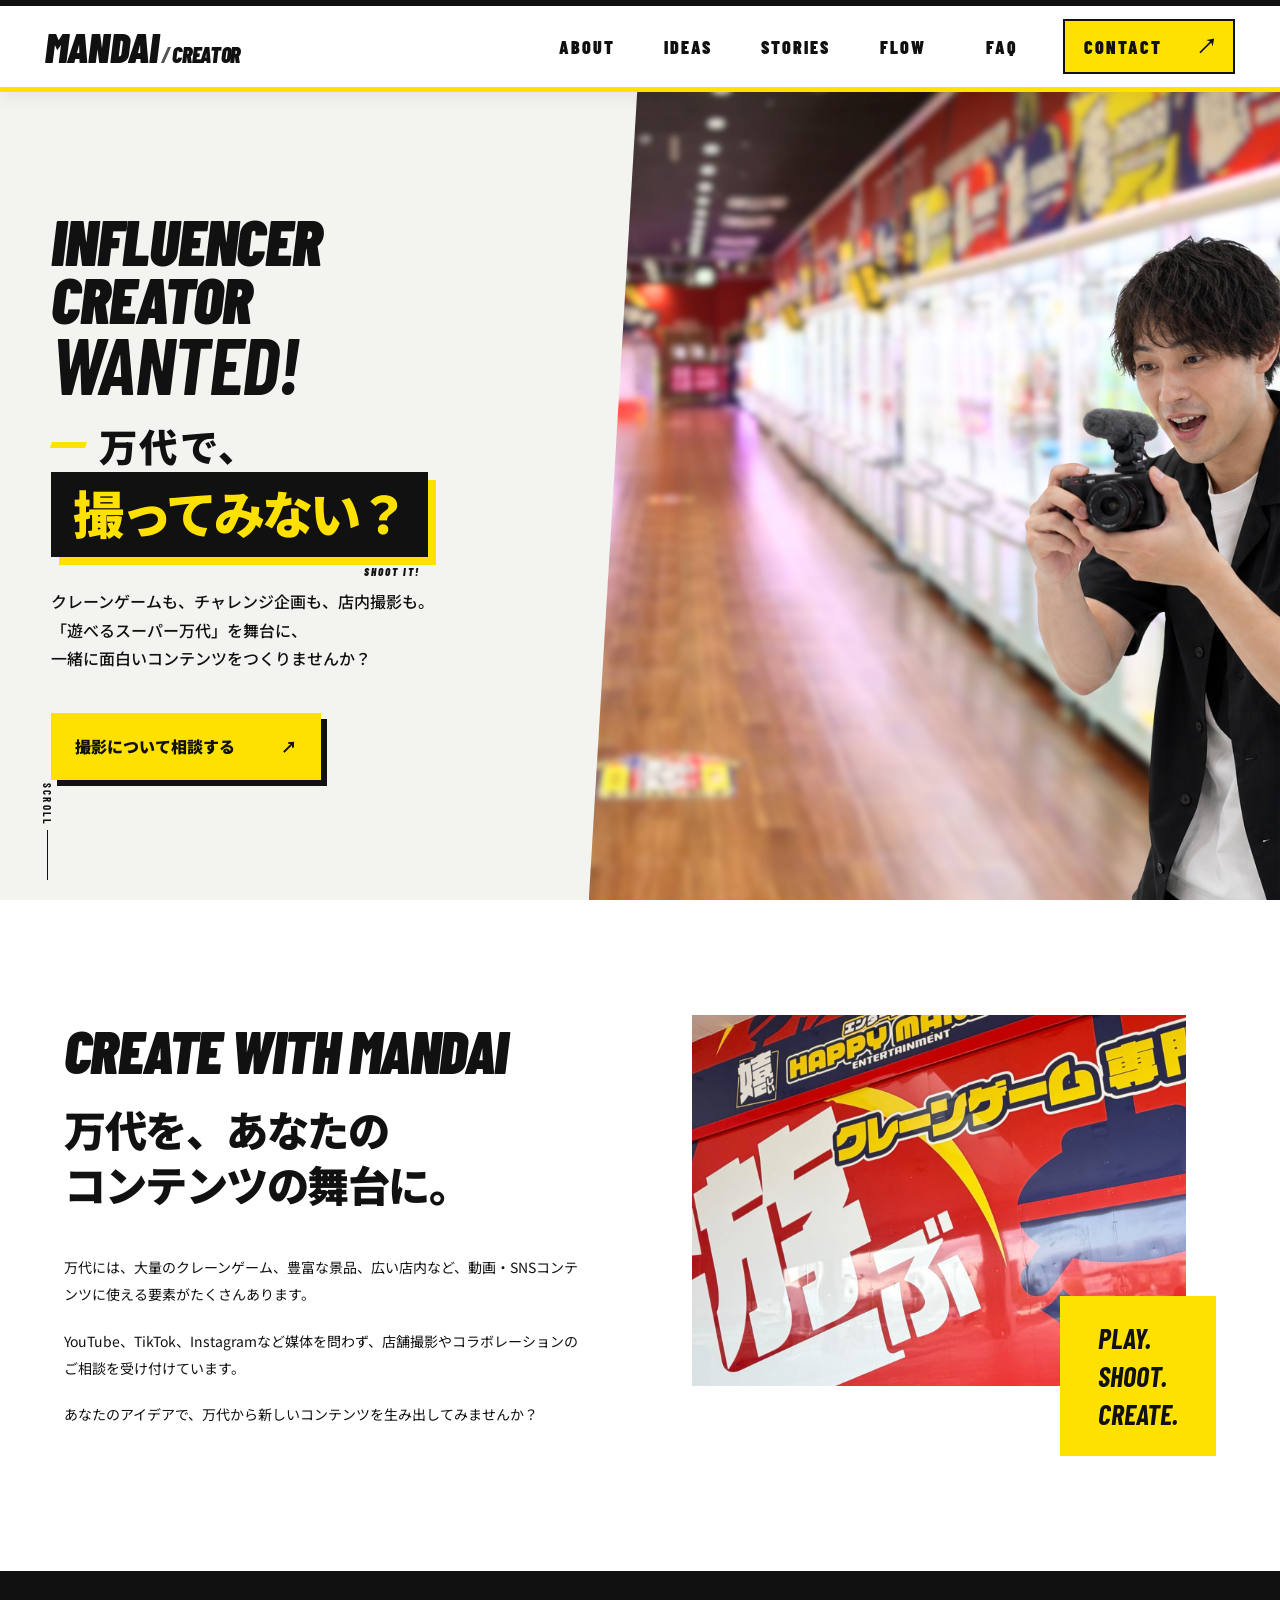
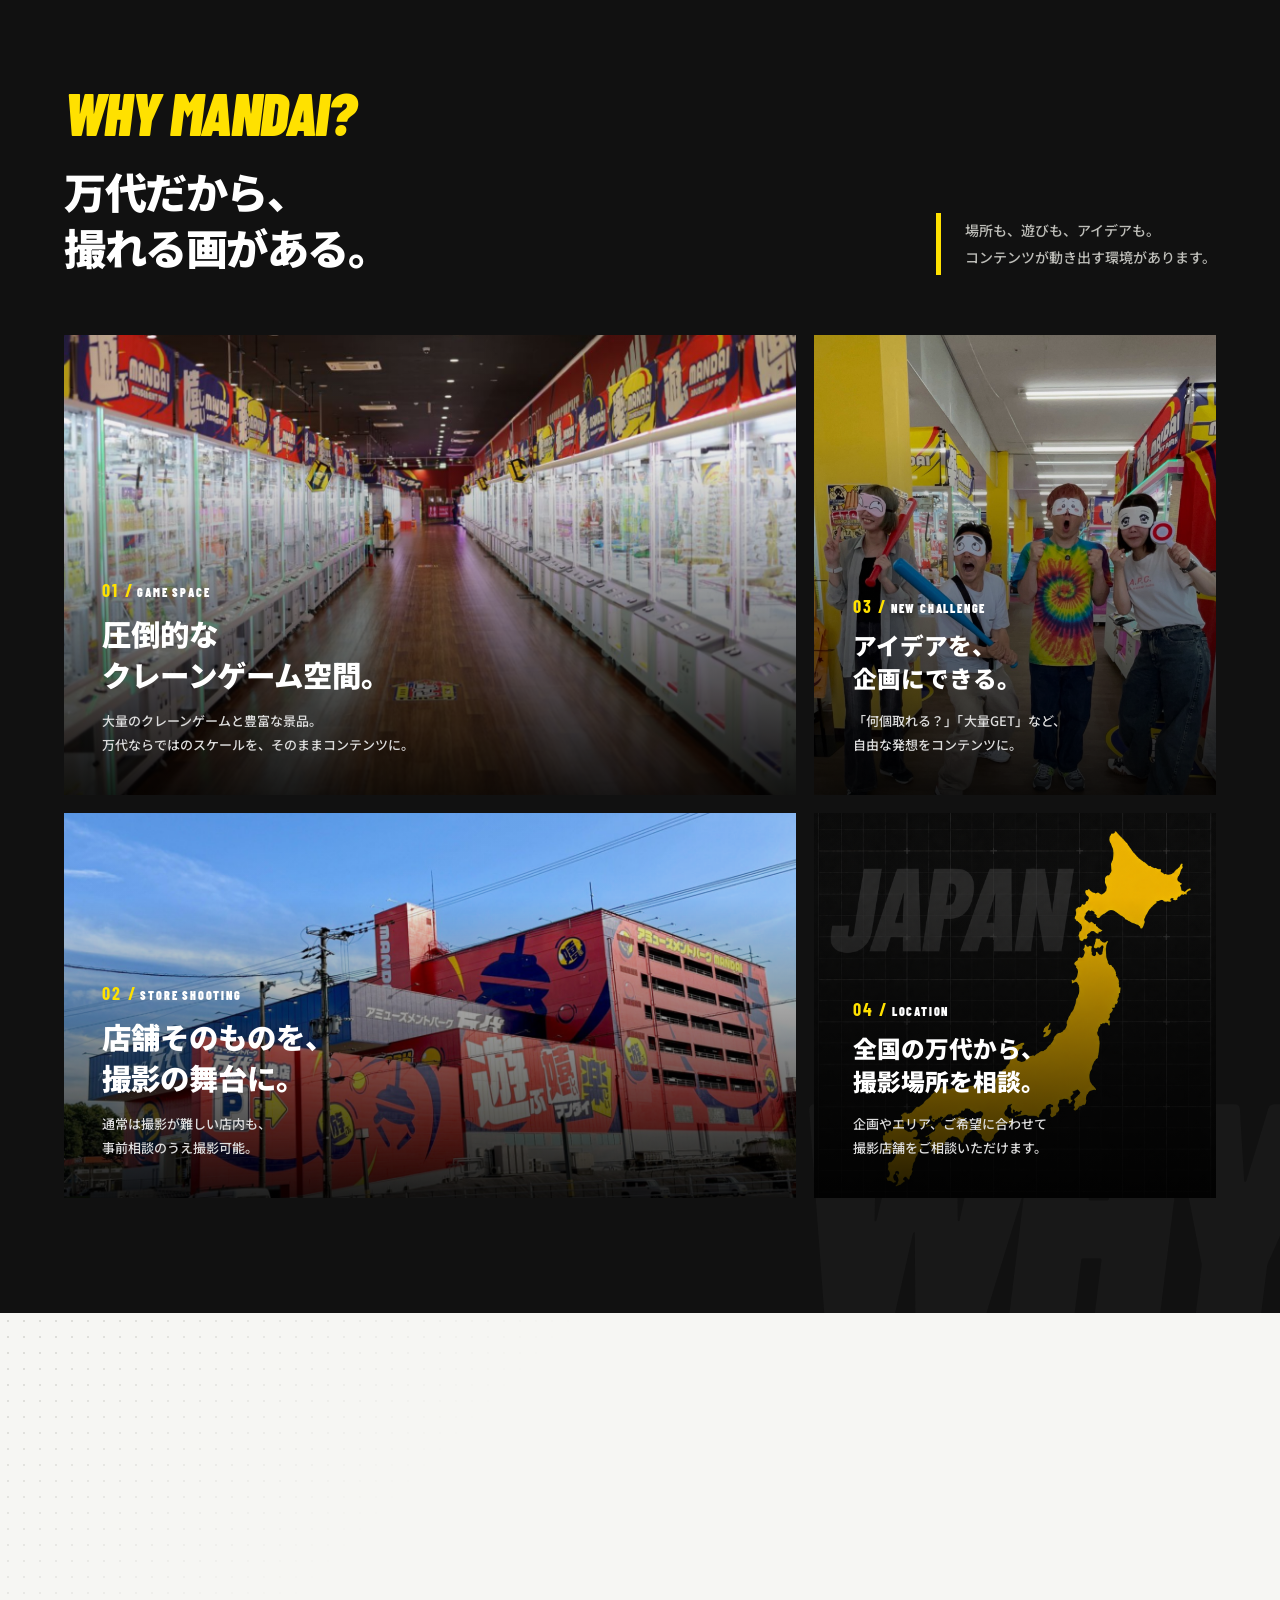
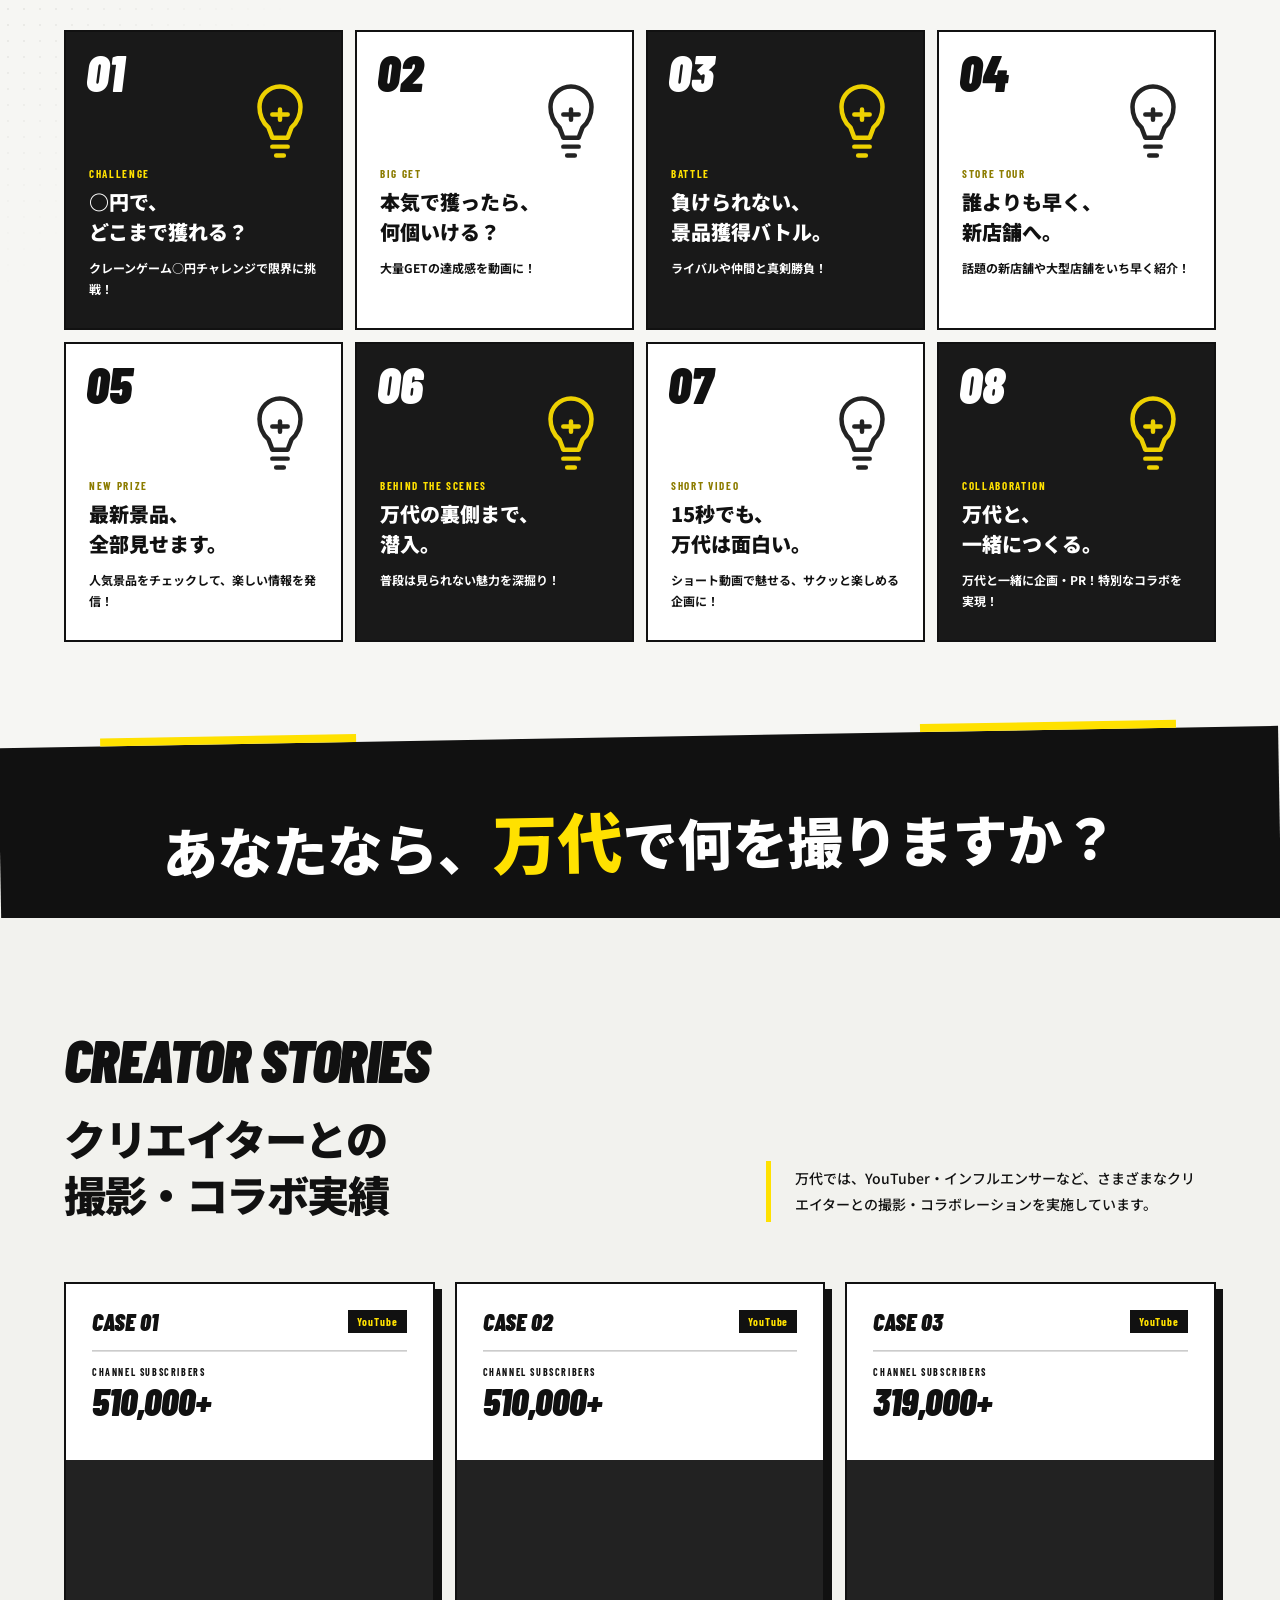
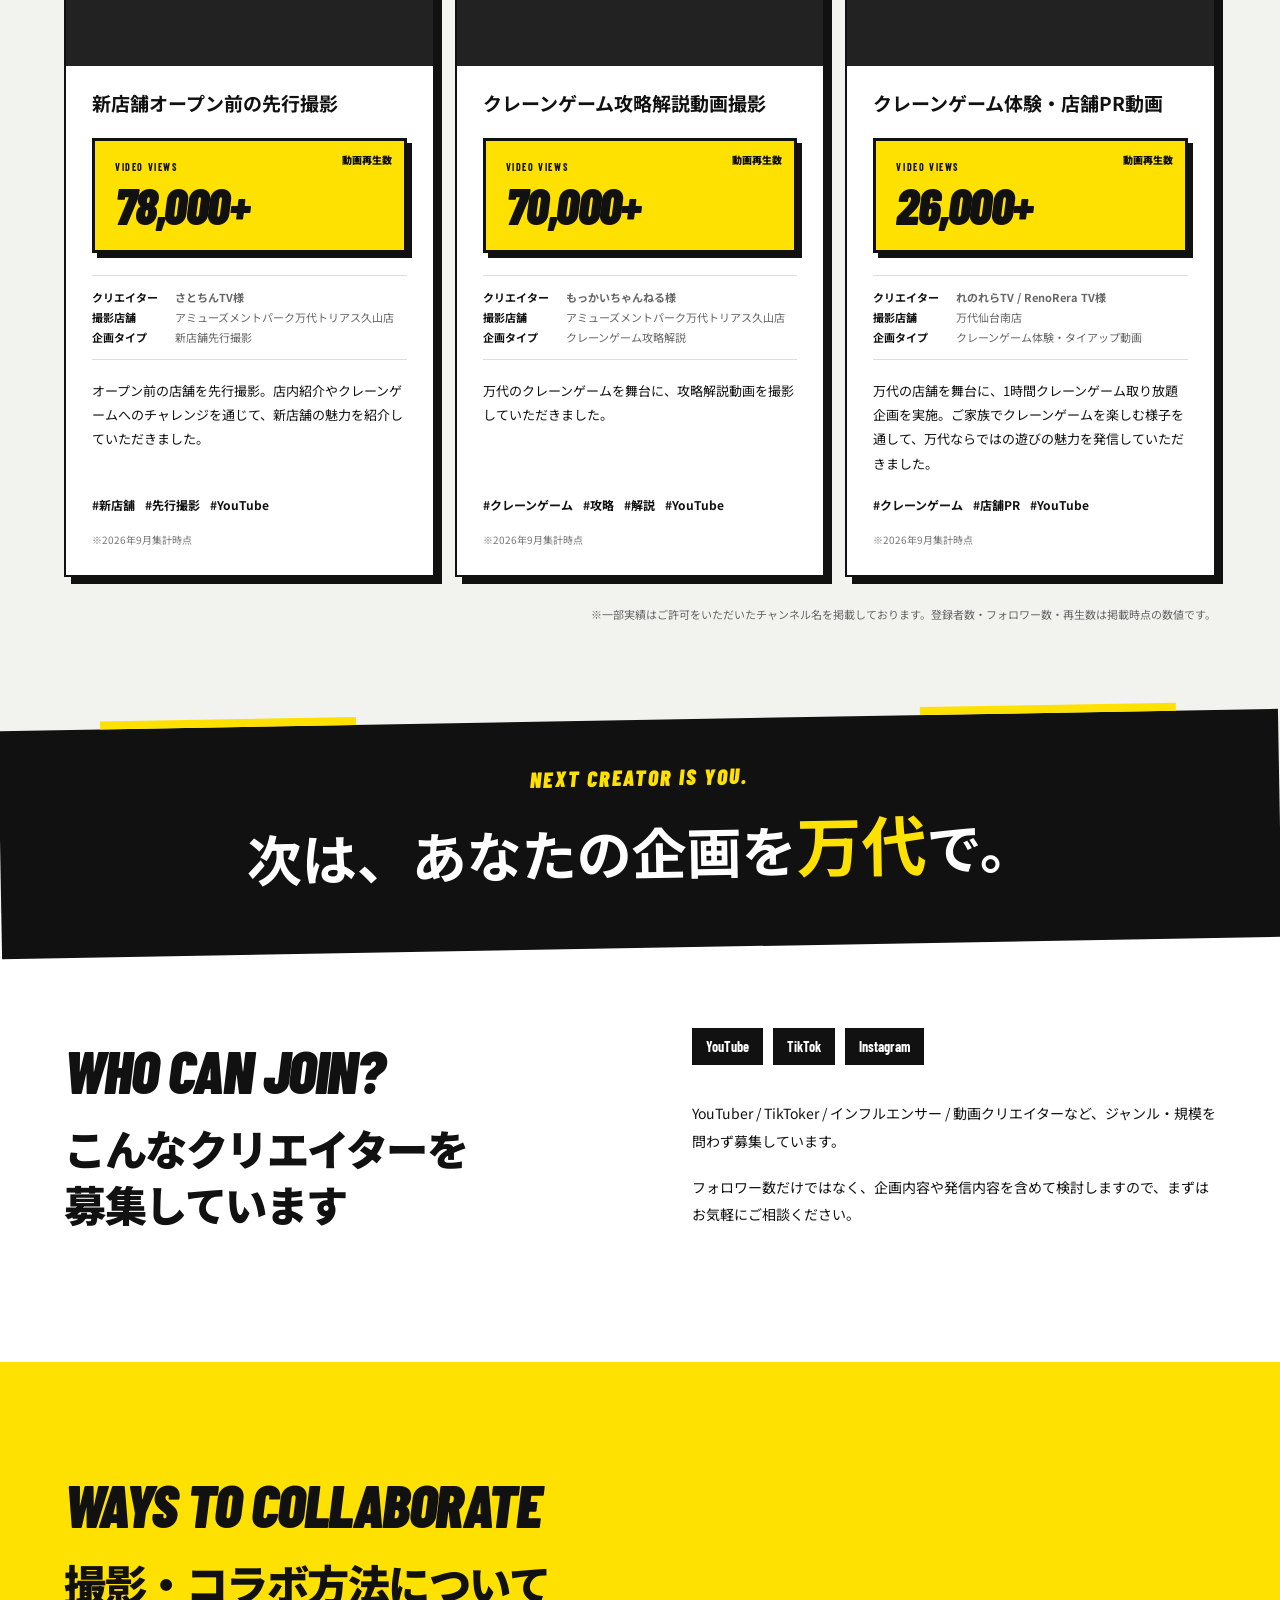
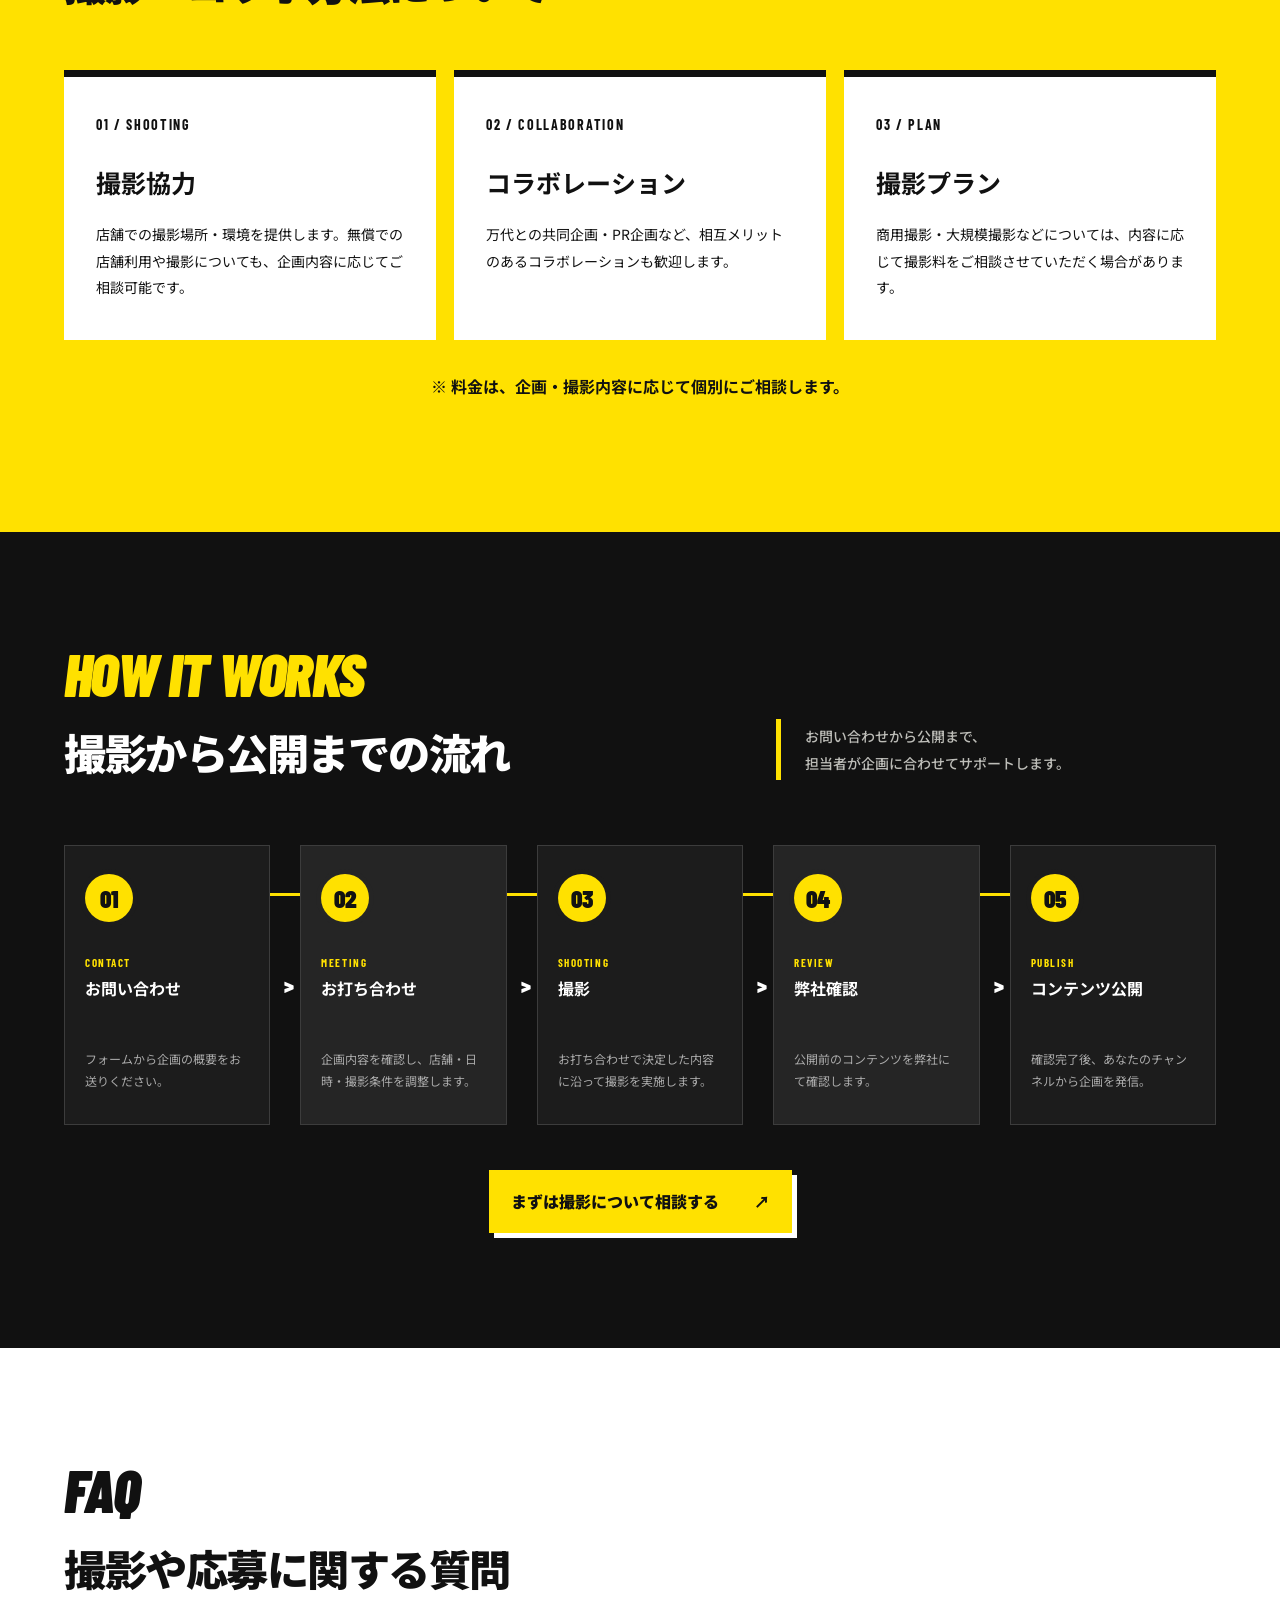
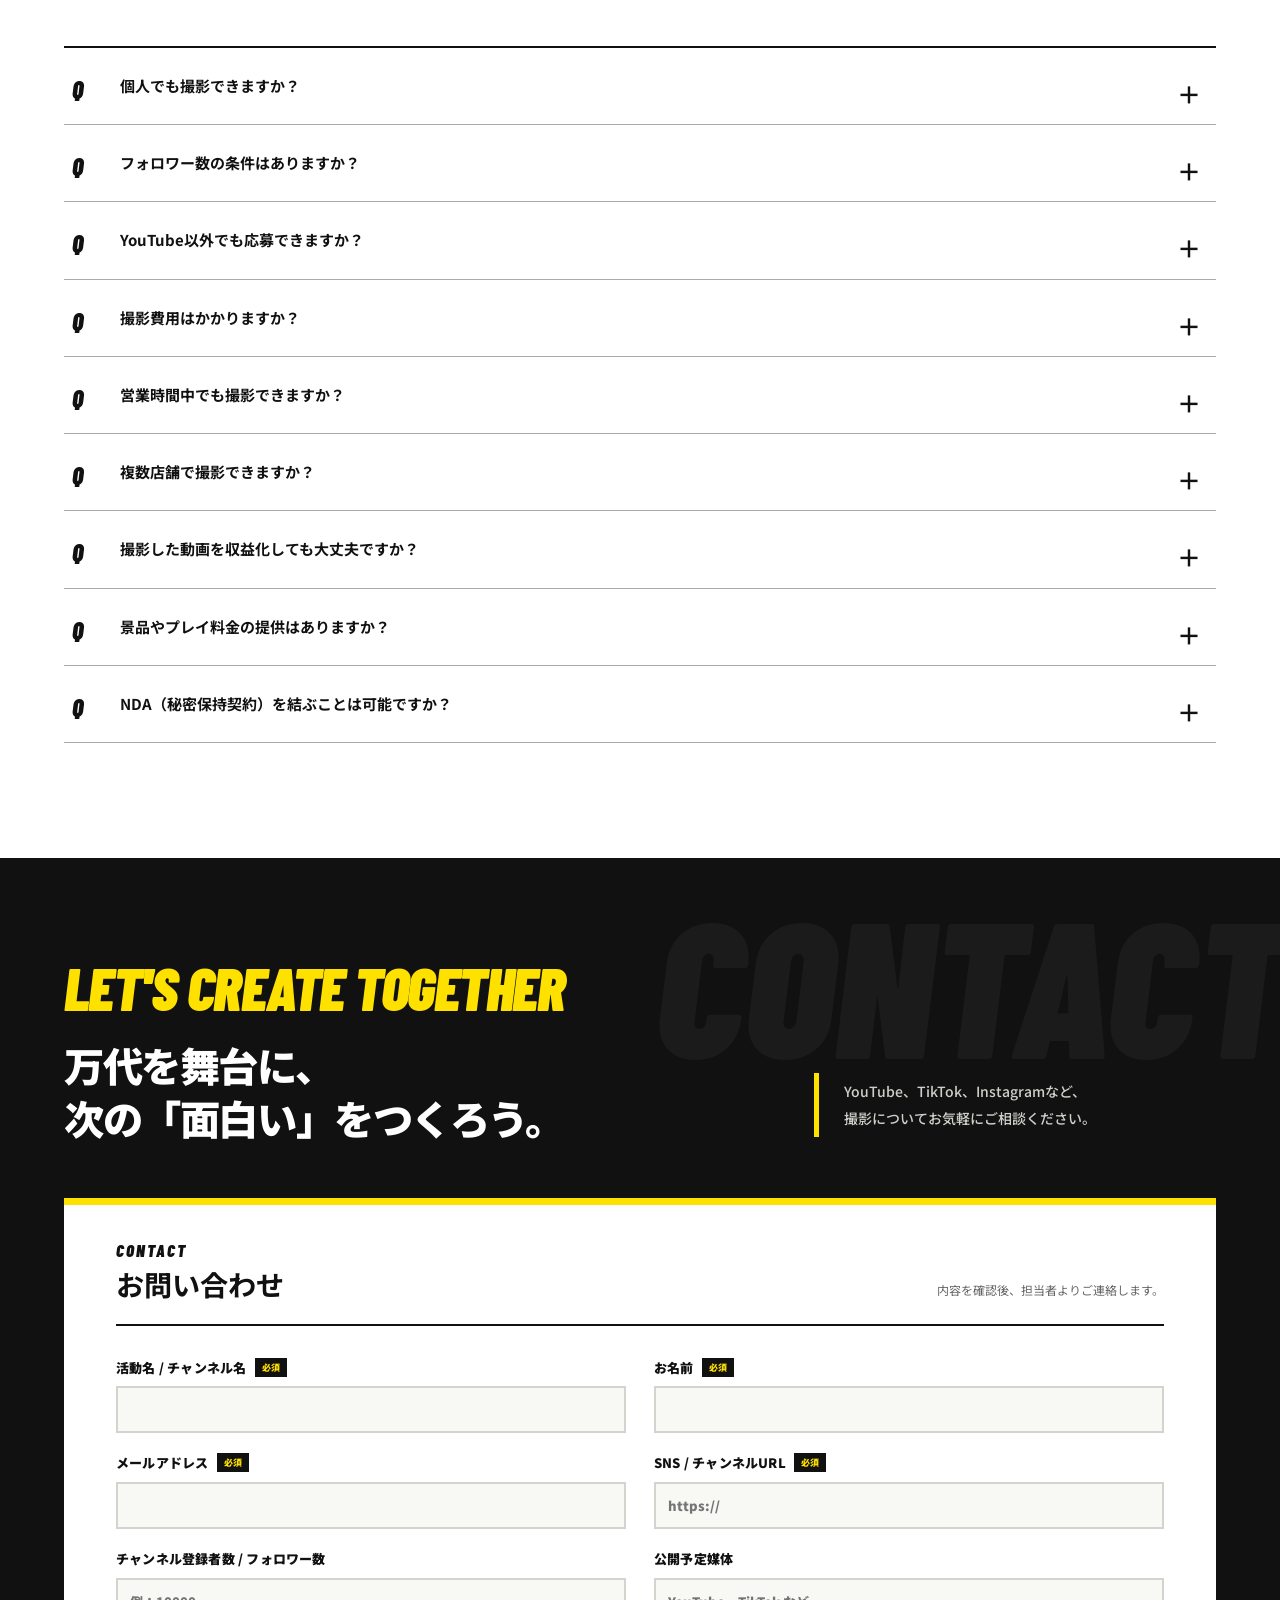
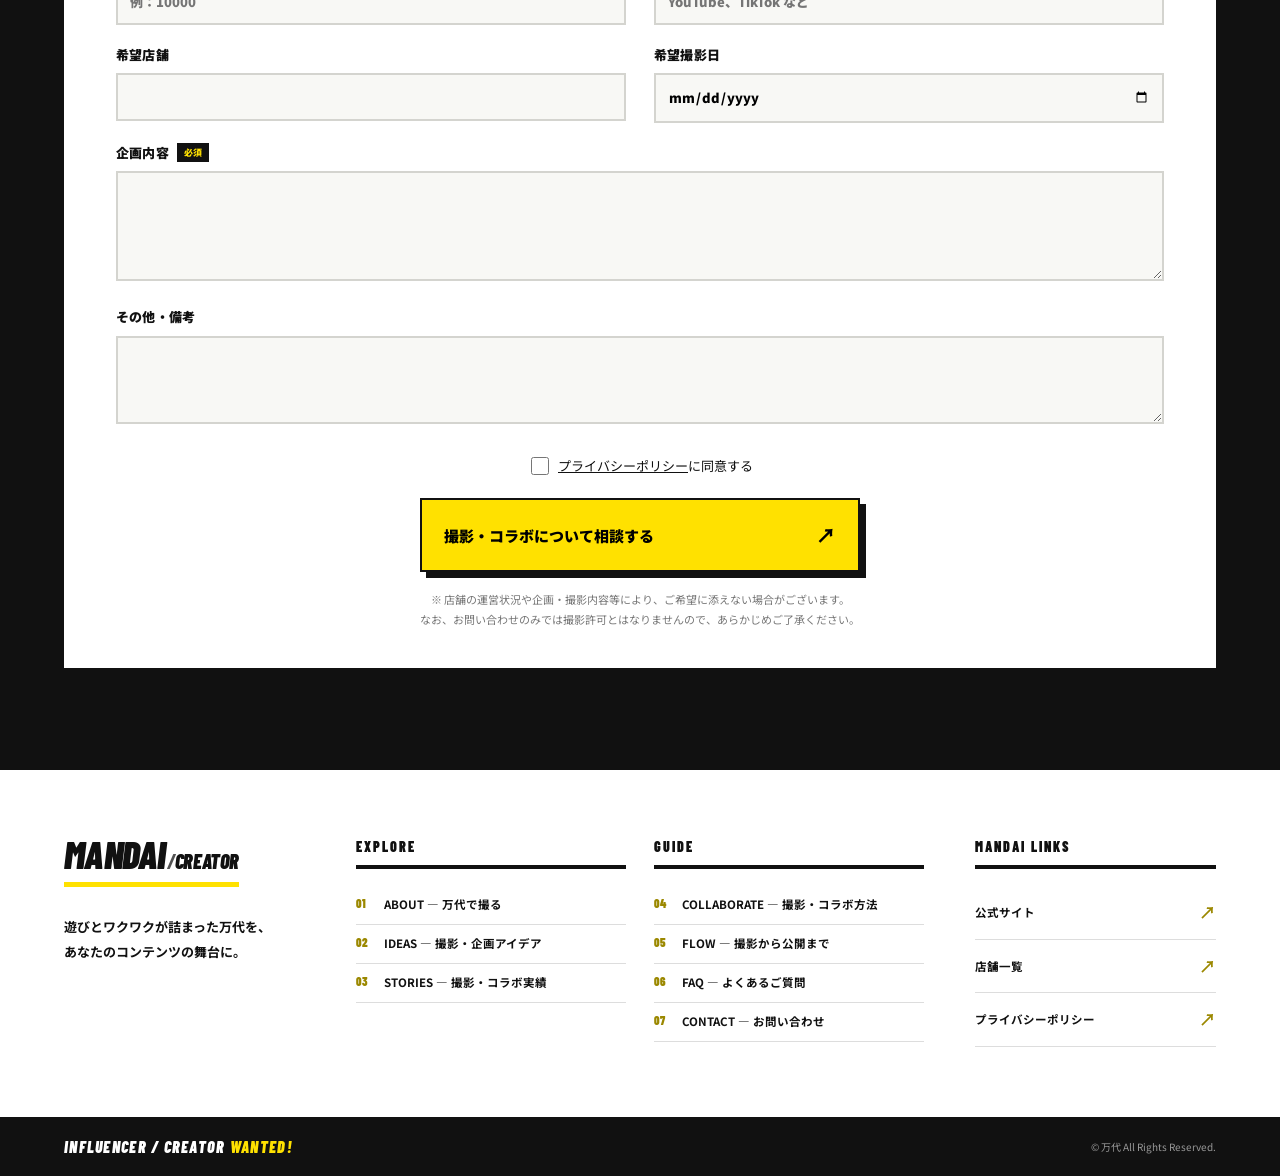
==== commit 814e0469: "Update index.html" ====
--- a/index.html
+++ b/index.html
@@ -75,8 +75,7 @@
           </div>
         </div>
         <div class="photo-stack reveal">
-          <img src="creator_assets/image/message-01.png" alt="クレーンゲーム企画を二人で撮影するクリエイター" loading="lazy" width="1365"
-            height="1024" />
+          <img src="creator_assets/image/message.png" alt="店舗外観の背景" loading="lazy" width="1365" height="1024" />
           <div class="yellow-card">
             <b>PLAY.</b><b>SHOOT.</b><b>CREATE.</b>
           </div>
@@ -154,7 +153,8 @@
         <div class="idea-grid">
           <article>
             <b>01</b><svg class="idea-icon" aria-hidden="true" viewBox="0 0 64 64">
-              <path d="M23 37C18.5 33 16 27.2 16 21C16 12.2 23.2 5 32 5C40.8 5 48 12.2 48 21C48 27.2 45.5 33 41 37L38 45H26L23 37Z" />
+              <path
+                d="M23 37C18.5 33 16 27.2 16 21C16 12.2 23.2 5 32 5C40.8 5 48 12.2 48 21C48 27.2 45.5 33 41 37L38 45H26L23 37Z" />
               <path d="M26 52H38M29 59H35" />
               <path d="M32 23V31M26 27H38" />
             </svg><span>CHALLENGE</span>
@@ -163,7 +163,8 @@
           </article>
           <article>
             <b>02</b><svg class="idea-icon" aria-hidden="true" viewBox="0 0 64 64">
-              <path d="M23 37C18.5 33 16 27.2 16 21C16 12.2 23.2 5 32 5C40.8 5 48 12.2 48 21C48 27.2 45.5 33 41 37L38 45H26L23 37Z" />
+              <path
+                d="M23 37C18.5 33 16 27.2 16 21C16 12.2 23.2 5 32 5C40.8 5 48 12.2 48 21C48 27.2 45.5 33 41 37L38 45H26L23 37Z" />
               <path d="M26 52H38M29 59H35" />
               <path d="M32 23V31M26 27H38" />
             </svg><span>BIG GET</span>
@@ -172,7 +173,8 @@
           </article>
           <article>
             <b>03</b><svg class="idea-icon" aria-hidden="true" viewBox="0 0 64 64">
-              <path d="M23 37C18.5 33 16 27.2 16 21C16 12.2 23.2 5 32 5C40.8 5 48 12.2 48 21C48 27.2 45.5 33 41 37L38 45H26L23 37Z" />
+              <path
+                d="M23 37C18.5 33 16 27.2 16 21C16 12.2 23.2 5 32 5C40.8 5 48 12.2 48 21C48 27.2 45.5 33 41 37L38 45H26L23 37Z" />
               <path d="M26 52H38M29 59H35" />
               <path d="M32 23V31M26 27H38" />
             </svg><span>BATTLE</span>
@@ -181,7 +183,8 @@
           </article>
           <article>
             <b>04</b><svg class="idea-icon" aria-hidden="true" viewBox="0 0 64 64">
-              <path d="M23 37C18.5 33 16 27.2 16 21C16 12.2 23.2 5 32 5C40.8 5 48 12.2 48 21C48 27.2 45.5 33 41 37L38 45H26L23 37Z" />
+              <path
+                d="M23 37C18.5 33 16 27.2 16 21C16 12.2 23.2 5 32 5C40.8 5 48 12.2 48 21C48 27.2 45.5 33 41 37L38 45H26L23 37Z" />
               <path d="M26 52H38M29 59H35" />
               <path d="M32 23V31M26 27H38" />
             </svg><span>STORE TOUR</span>
@@ -190,7 +193,8 @@
           </article>
           <article>
             <b>05</b><svg class="idea-icon" aria-hidden="true" viewBox="0 0 64 64">
-              <path d="M23 37C18.5 33 16 27.2 16 21C16 12.2 23.2 5 32 5C40.8 5 48 12.2 48 21C48 27.2 45.5 33 41 37L38 45H26L23 37Z" />
+              <path
+                d="M23 37C18.5 33 16 27.2 16 21C16 12.2 23.2 5 32 5C40.8 5 48 12.2 48 21C48 27.2 45.5 33 41 37L38 45H26L23 37Z" />
               <path d="M26 52H38M29 59H35" />
               <path d="M32 23V31M26 27H38" />
             </svg><span>NEW PRIZE</span>
@@ -199,7 +203,8 @@
           </article>
           <article>
             <b>06</b><svg class="idea-icon" aria-hidden="true" viewBox="0 0 64 64">
-              <path d="M23 37C18.5 33 16 27.2 16 21C16 12.2 23.2 5 32 5C40.8 5 48 12.2 48 21C48 27.2 45.5 33 41 37L38 45H26L23 37Z" />
+              <path
+                d="M23 37C18.5 33 16 27.2 16 21C16 12.2 23.2 5 32 5C40.8 5 48 12.2 48 21C48 27.2 45.5 33 41 37L38 45H26L23 37Z" />
               <path d="M26 52H38M29 59H35" />
               <path d="M32 23V31M26 27H38" />
             </svg><span>BEHIND THE SCENES</span>
@@ -208,7 +213,8 @@
           </article>
           <article>
             <b>07</b><svg class="idea-icon" aria-hidden="true" viewBox="0 0 64 64">
-              <path d="M23 37C18.5 33 16 27.2 16 21C16 12.2 23.2 5 32 5C40.8 5 48 12.2 48 21C48 27.2 45.5 33 41 37L38 45H26L23 37Z" />
+              <path
+                d="M23 37C18.5 33 16 27.2 16 21C16 12.2 23.2 5 32 5C40.8 5 48 12.2 48 21C48 27.2 45.5 33 41 37L38 45H26L23 37Z" />
               <path d="M26 52H38M29 59H35" />
               <path d="M32 23V31M26 27H38" />
             </svg><span>SHORT VIDEO</span>
@@ -217,7 +223,8 @@
           </article>
           <article>
             <b>08</b><svg class="idea-icon" aria-hidden="true" viewBox="0 0 64 64">
-              <path d="M23 37C18.5 33 16 27.2 16 21C16 12.2 23.2 5 32 5C40.8 5 48 12.2 48 21C48 27.2 45.5 33 41 37L38 45H26L23 37Z" />
+              <path
+                d="M23 37C18.5 33 16 27.2 16 21C16 12.2 23.2 5 32 5C40.8 5 48 12.2 48 21C48 27.2 45.5 33 41 37L38 45H26L23 37Z" />
               <path d="M26 52H38M29 59H35" />
               <path d="M32 23V31M26 27H38" />
             </svg><span>COLLABORATION</span>
@@ -506,4 +513,4 @@
   </footer>
 </body>
 
-</html>+</html>
